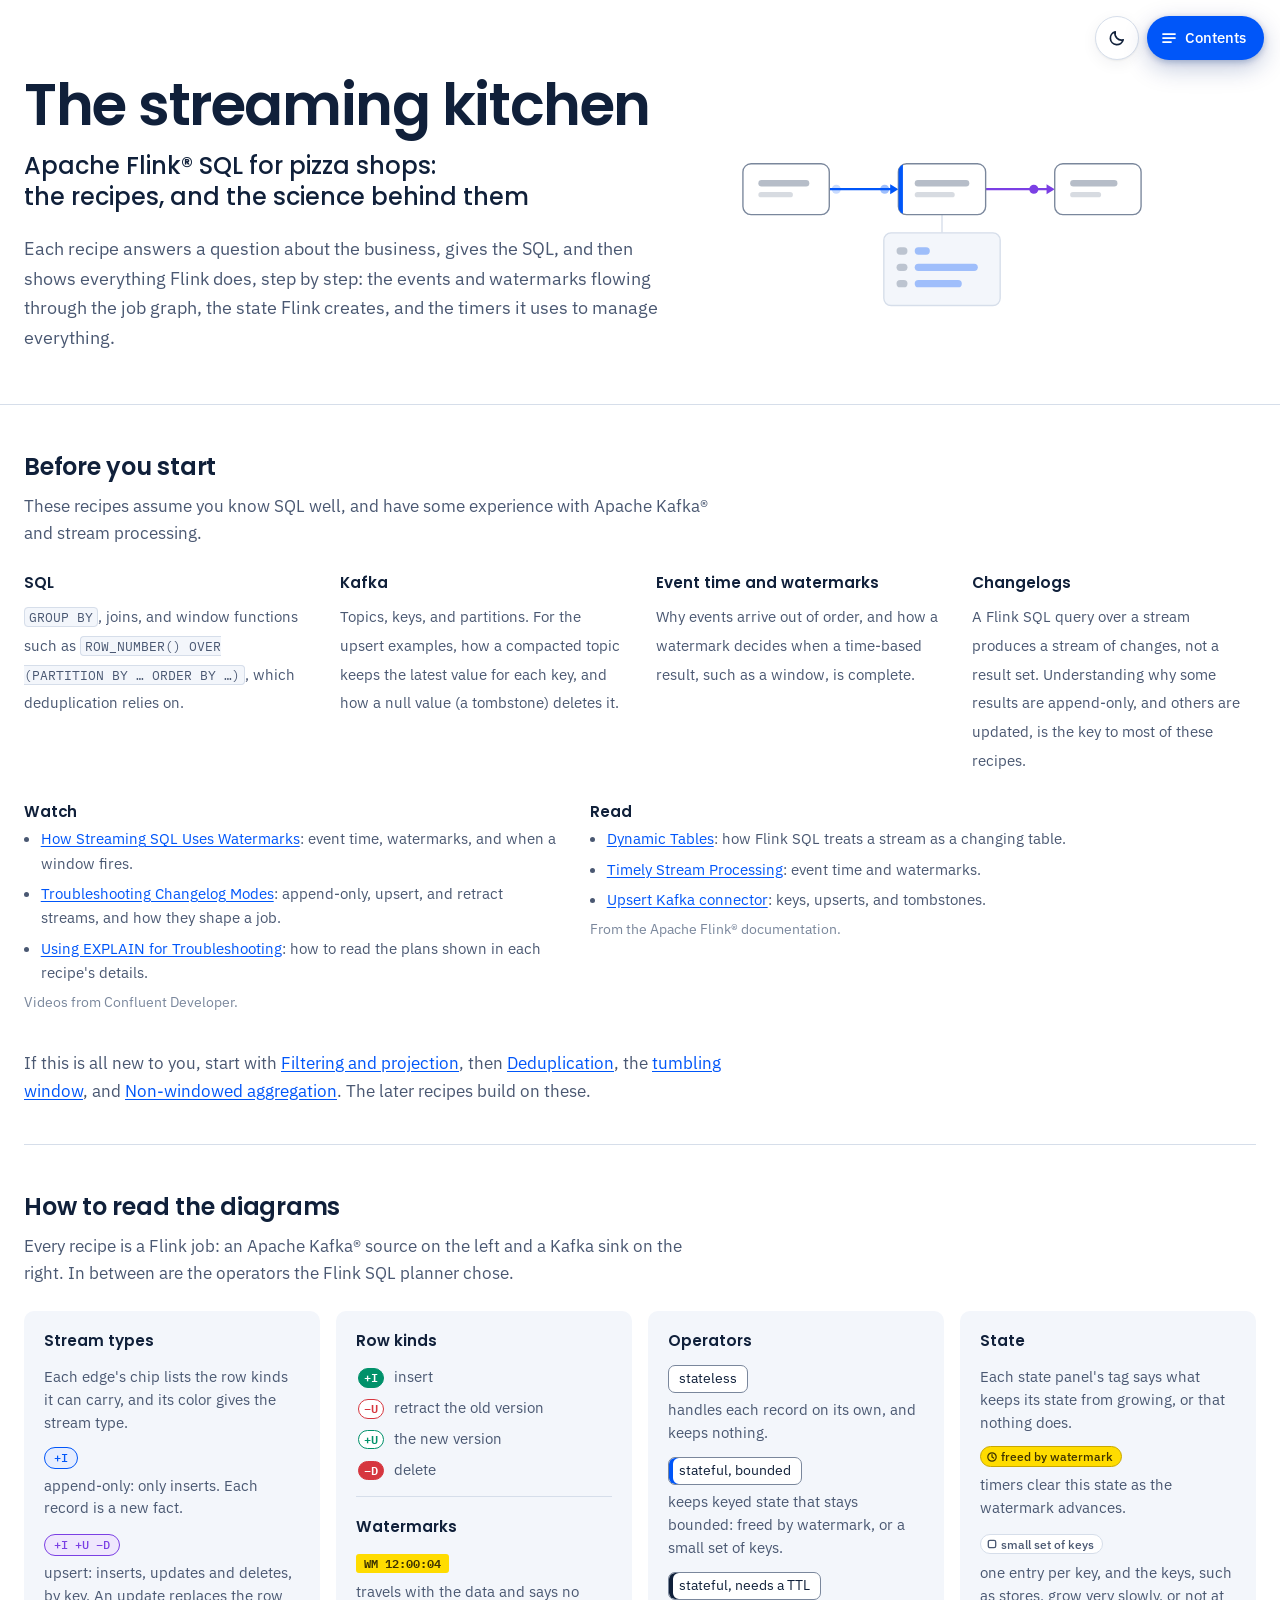
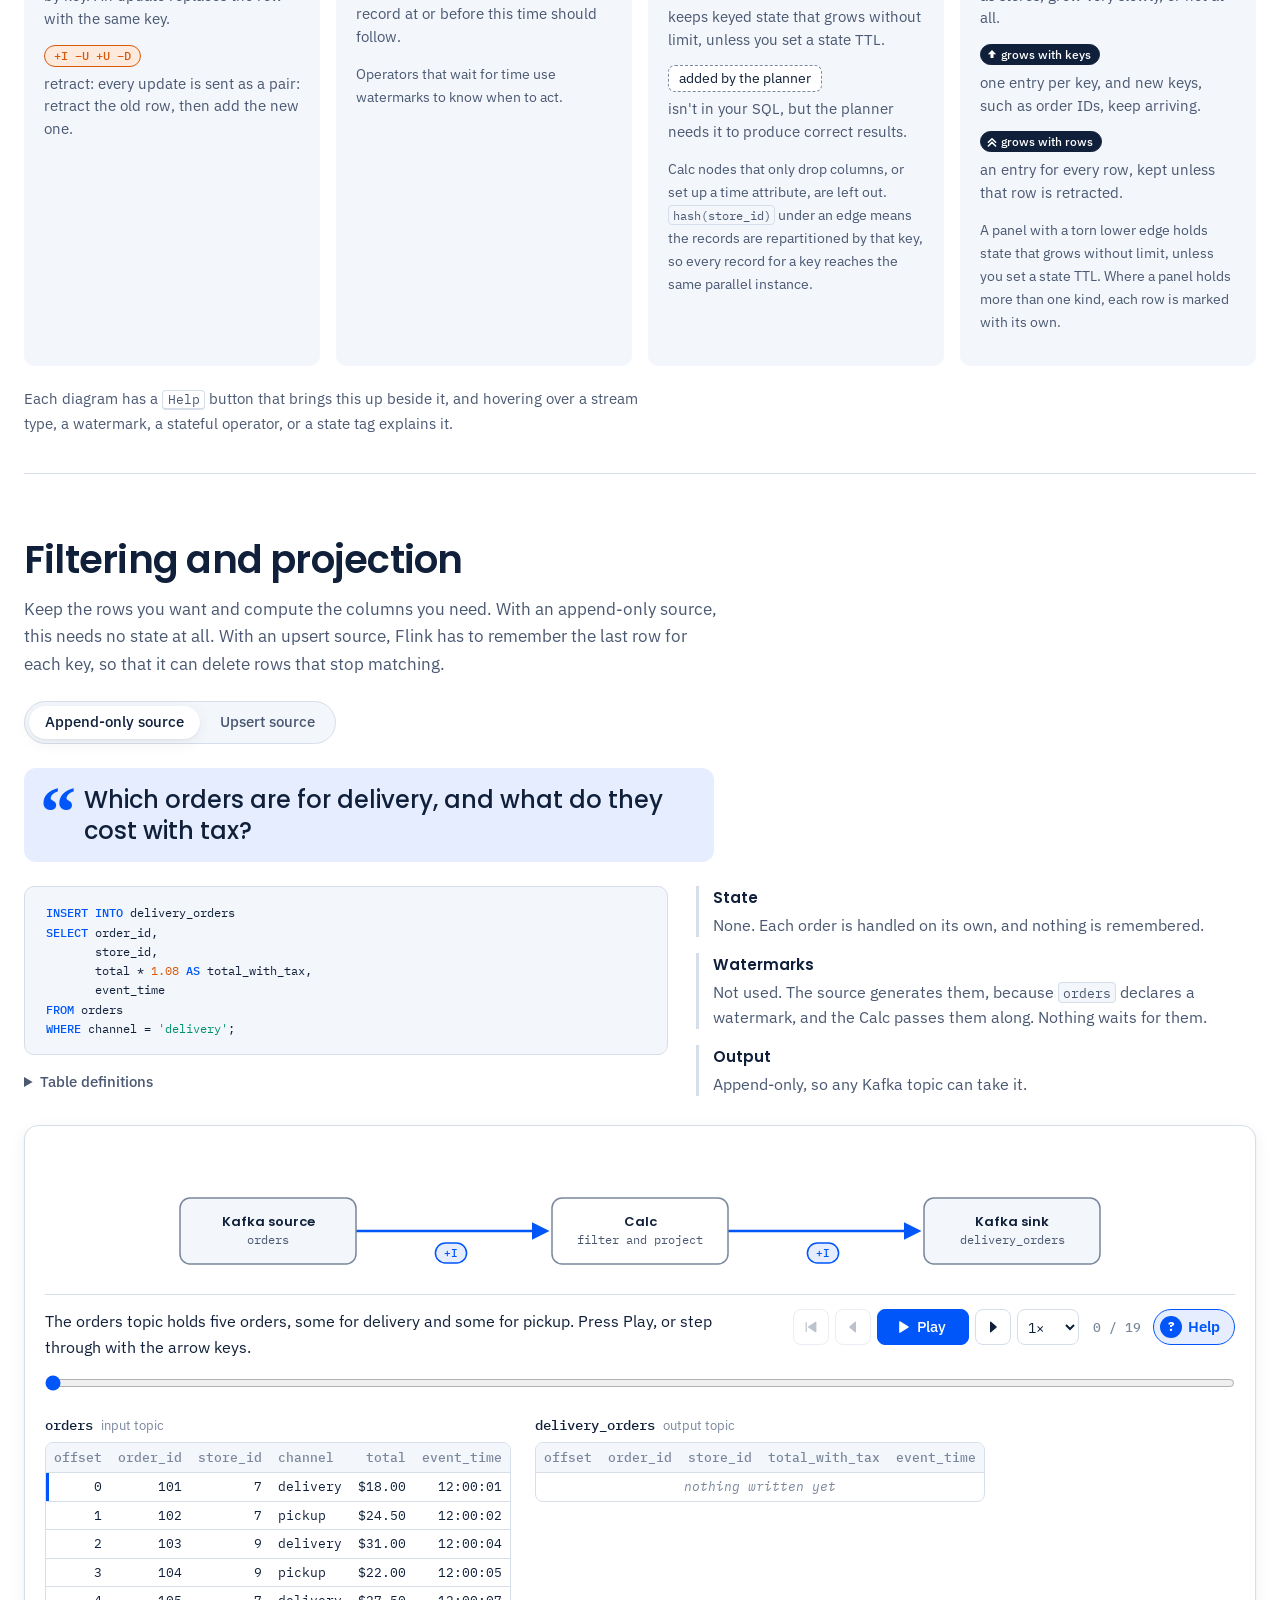
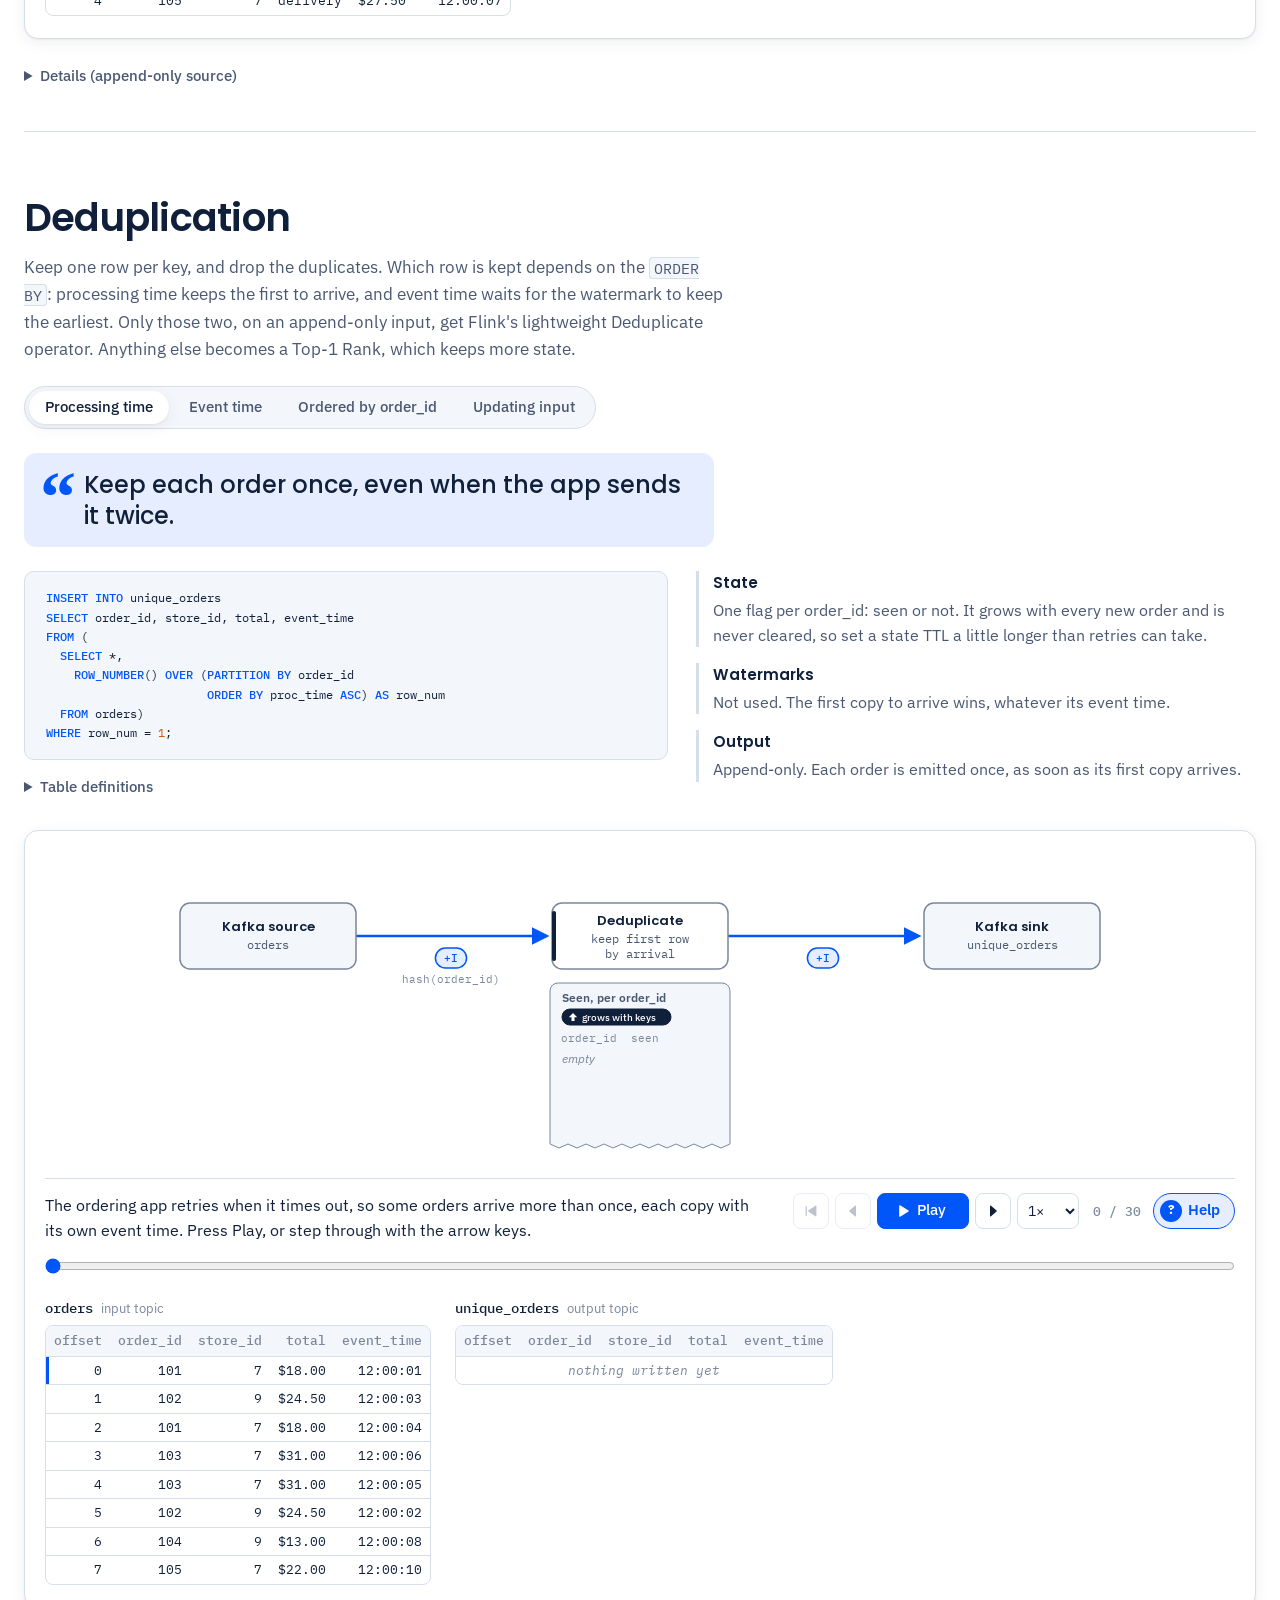
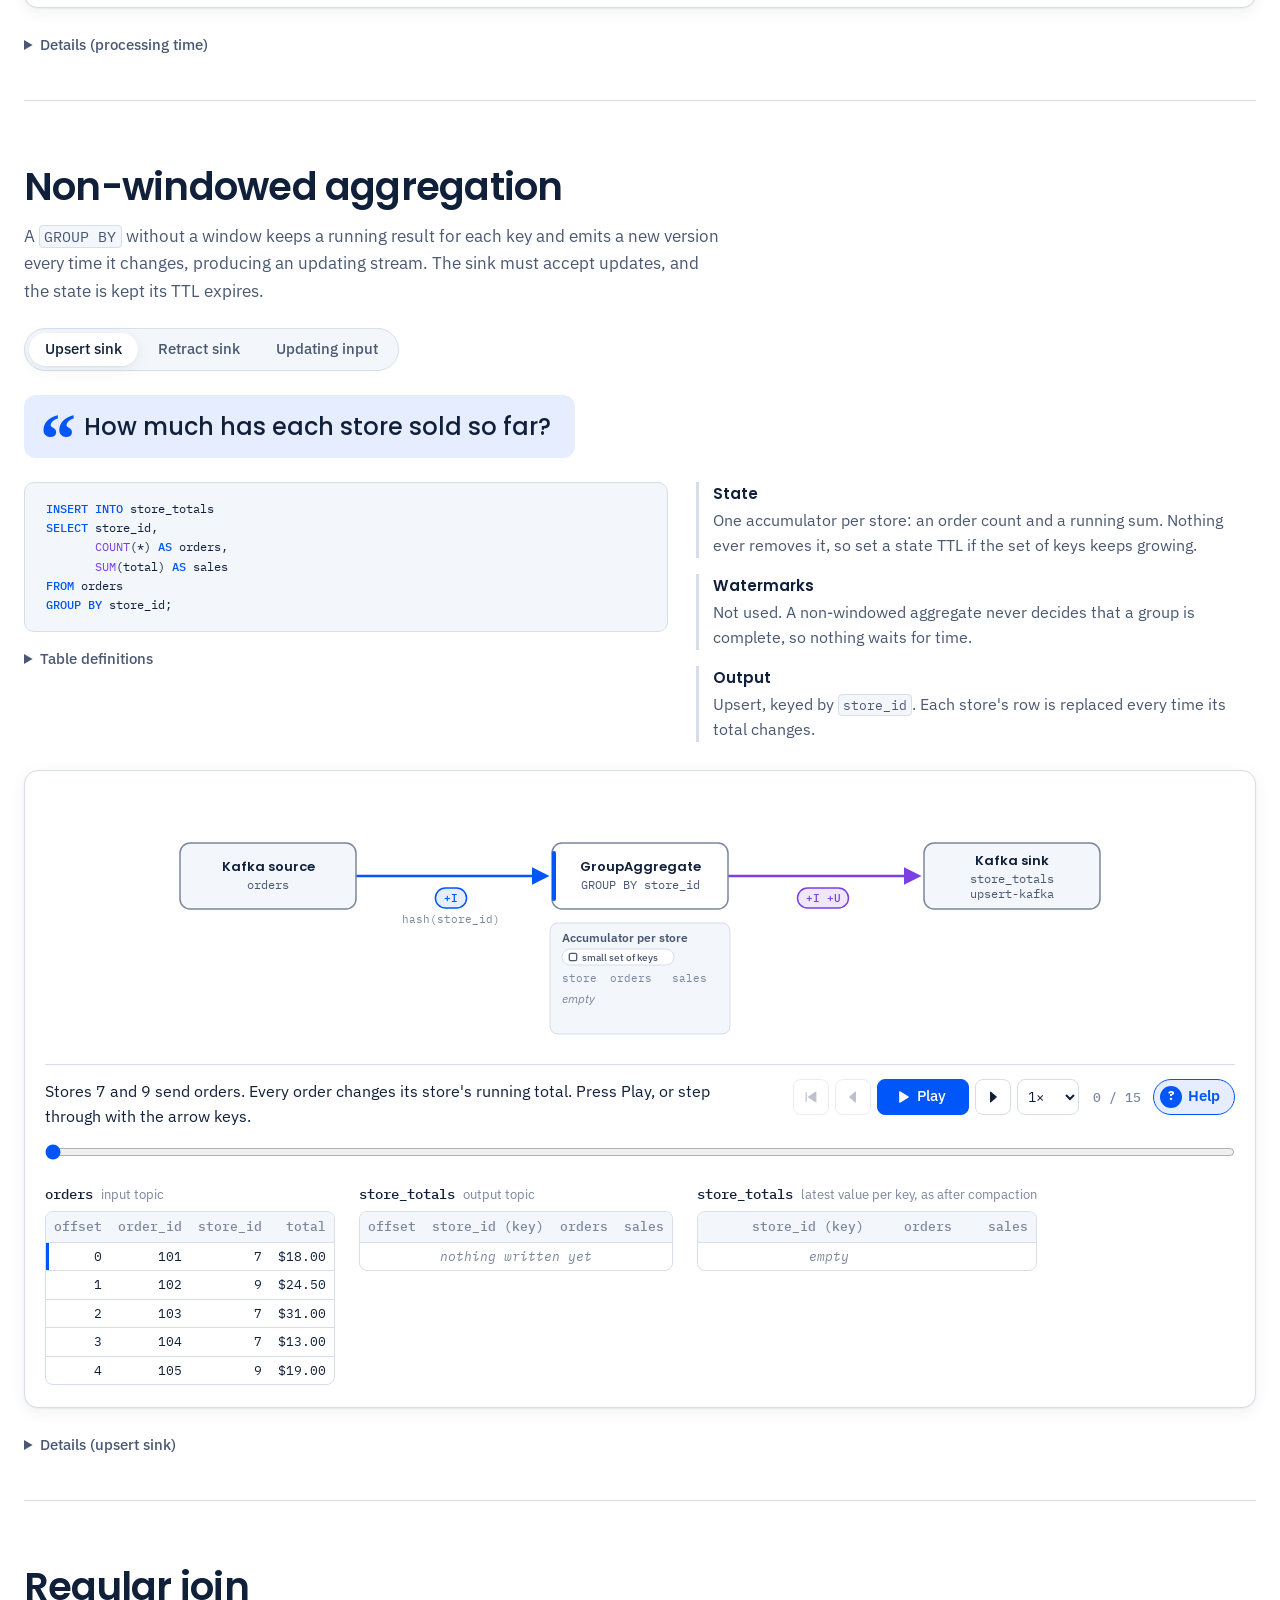
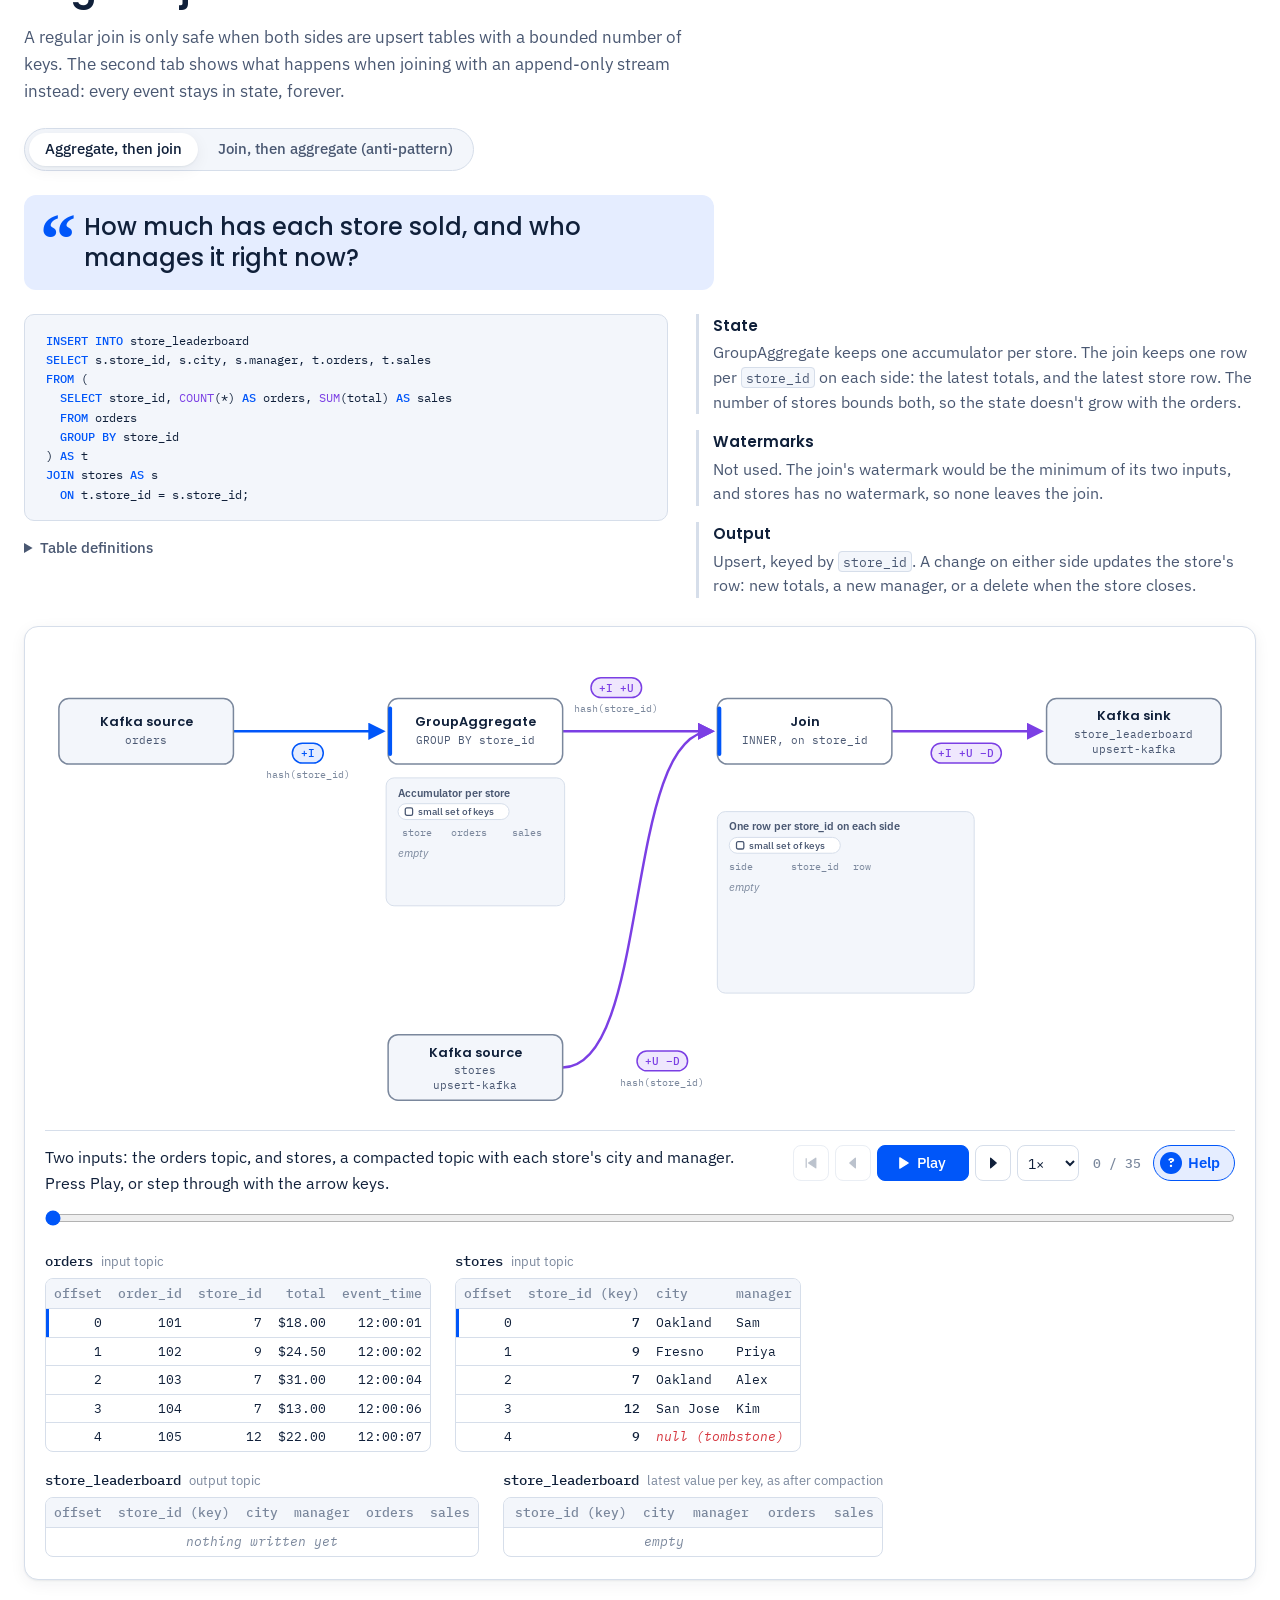
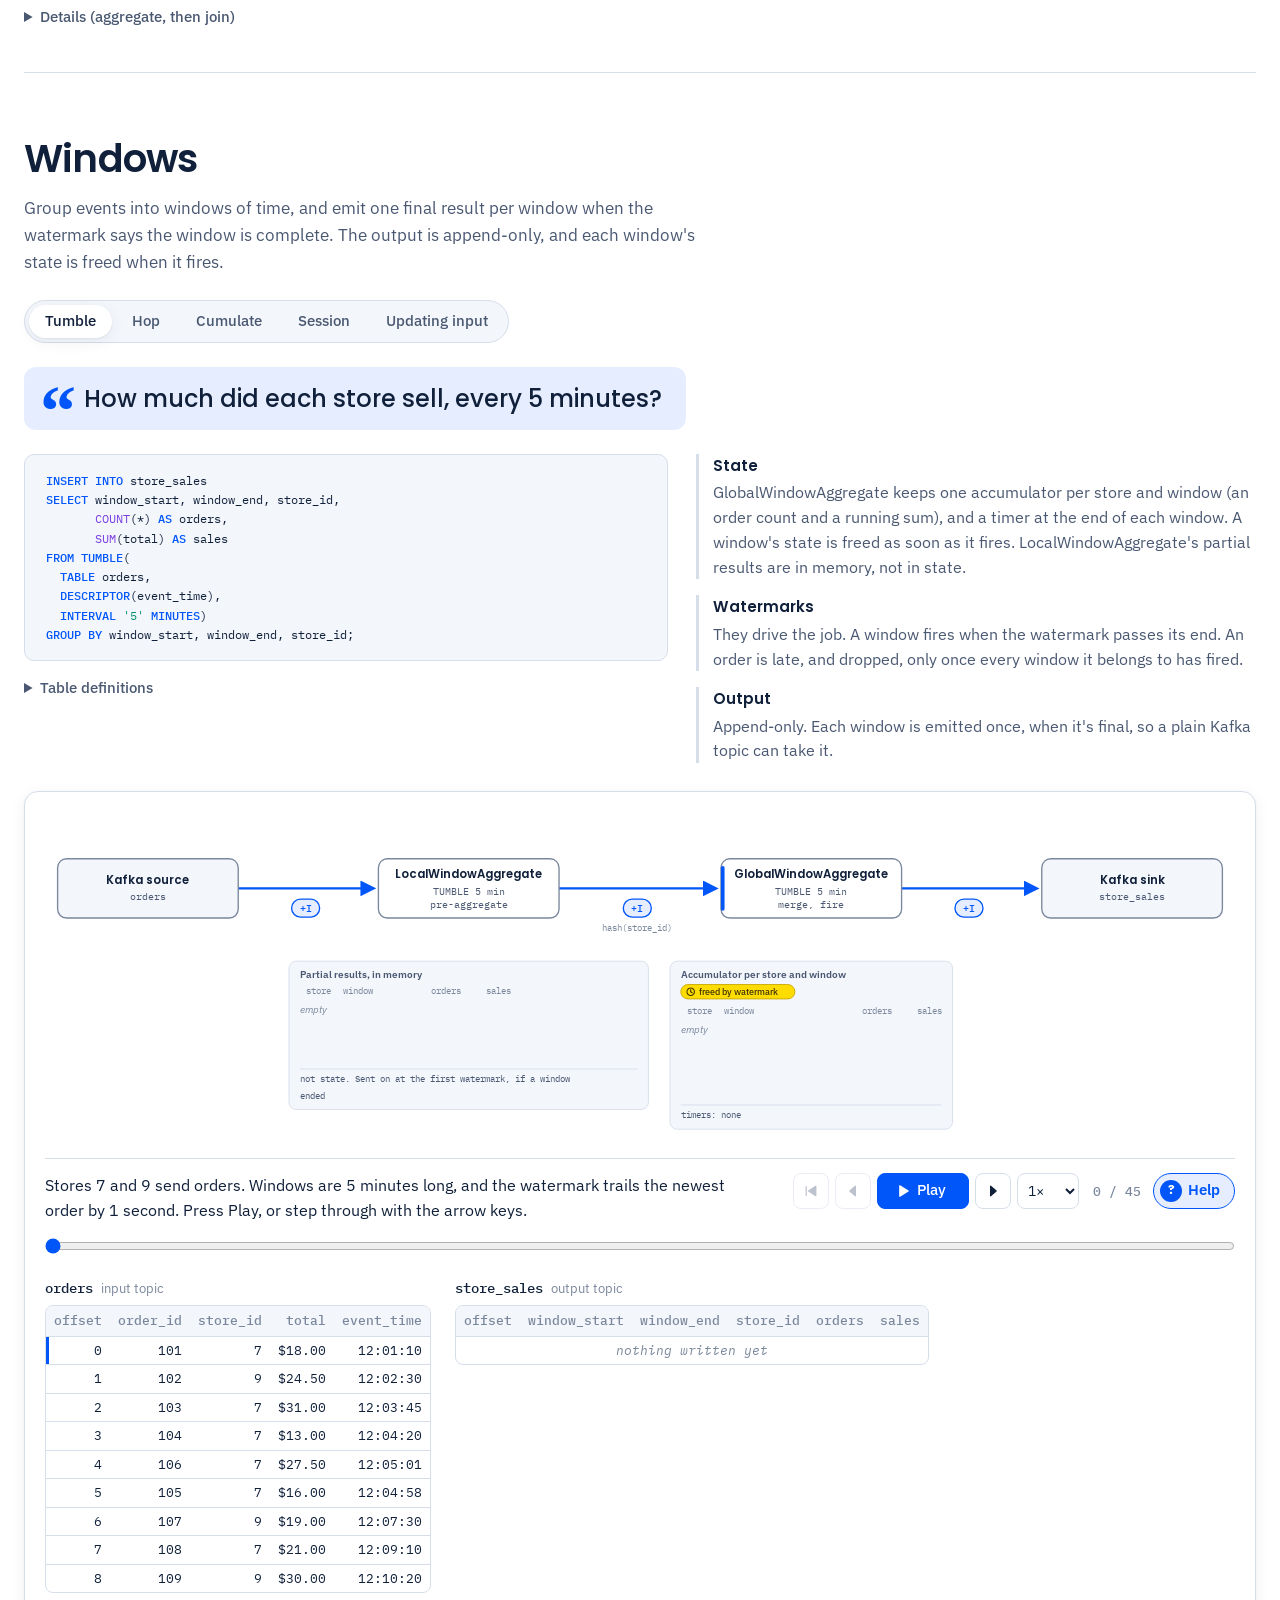
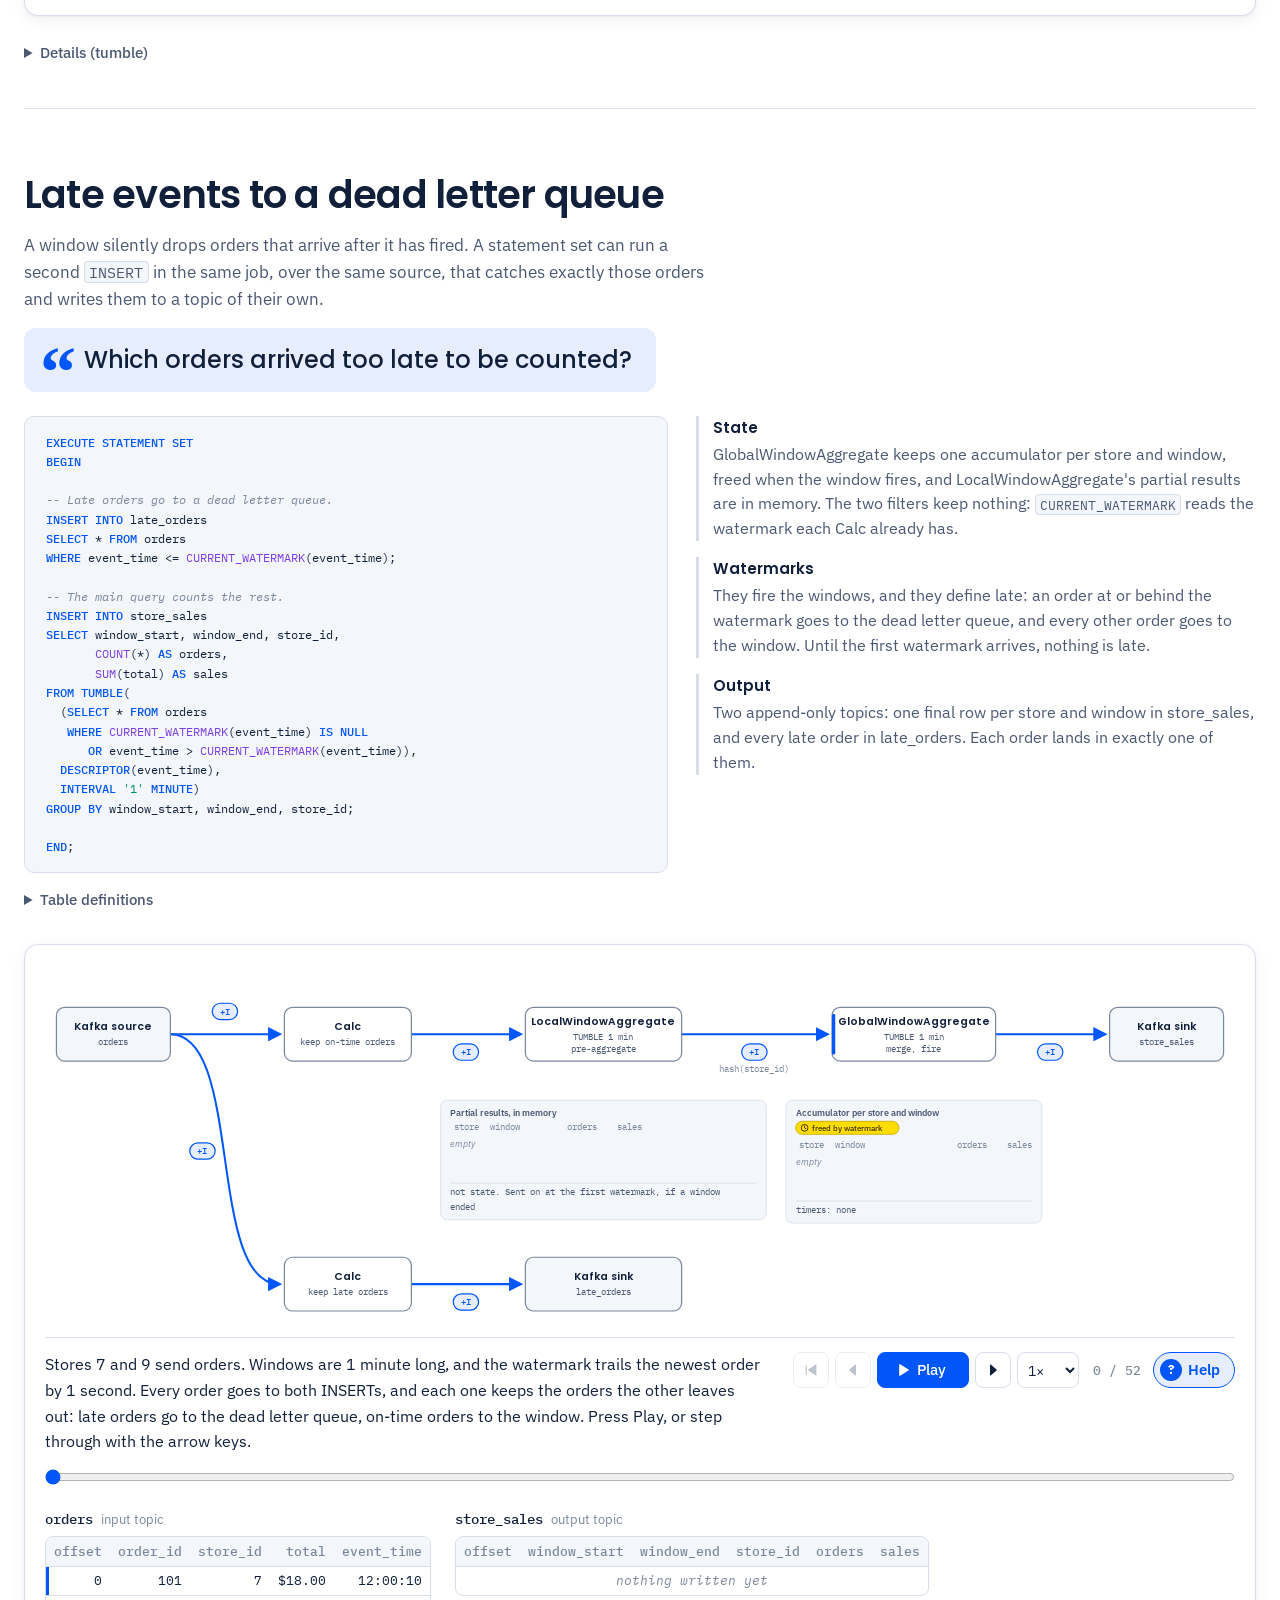
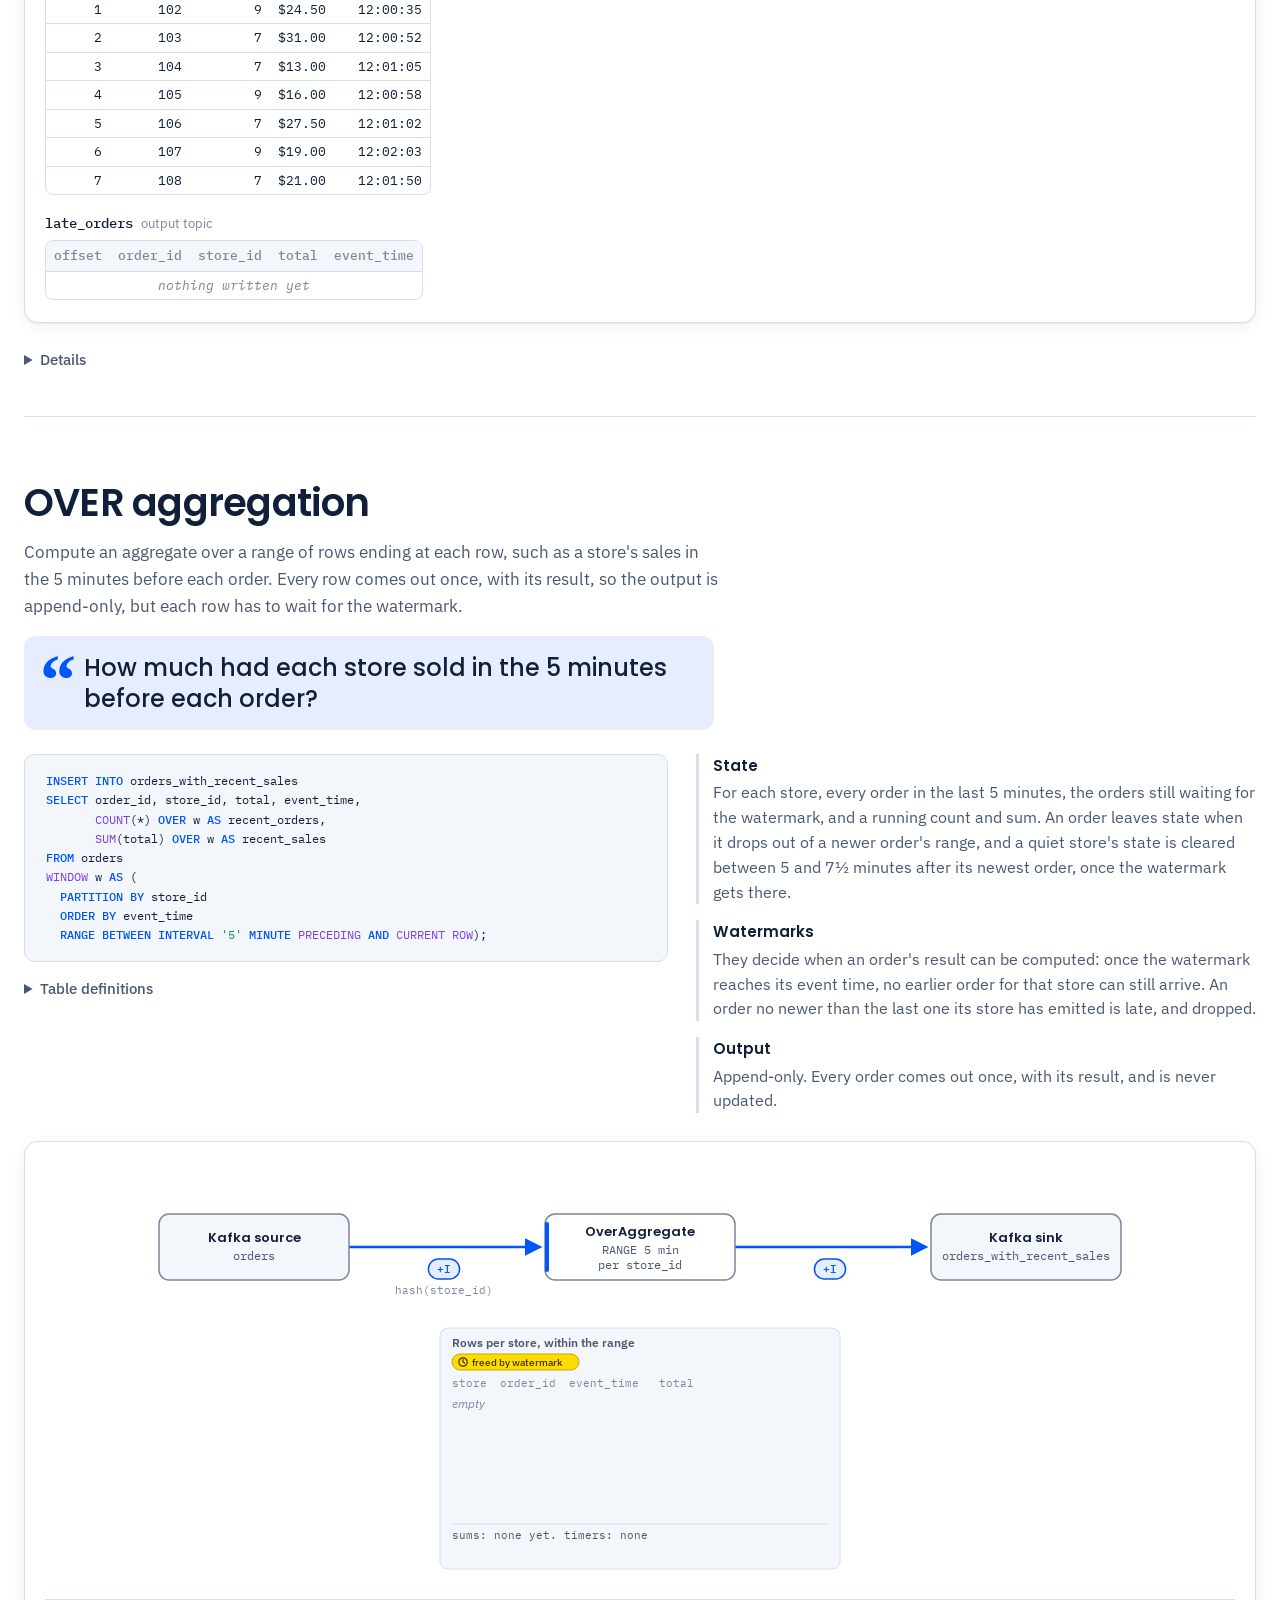
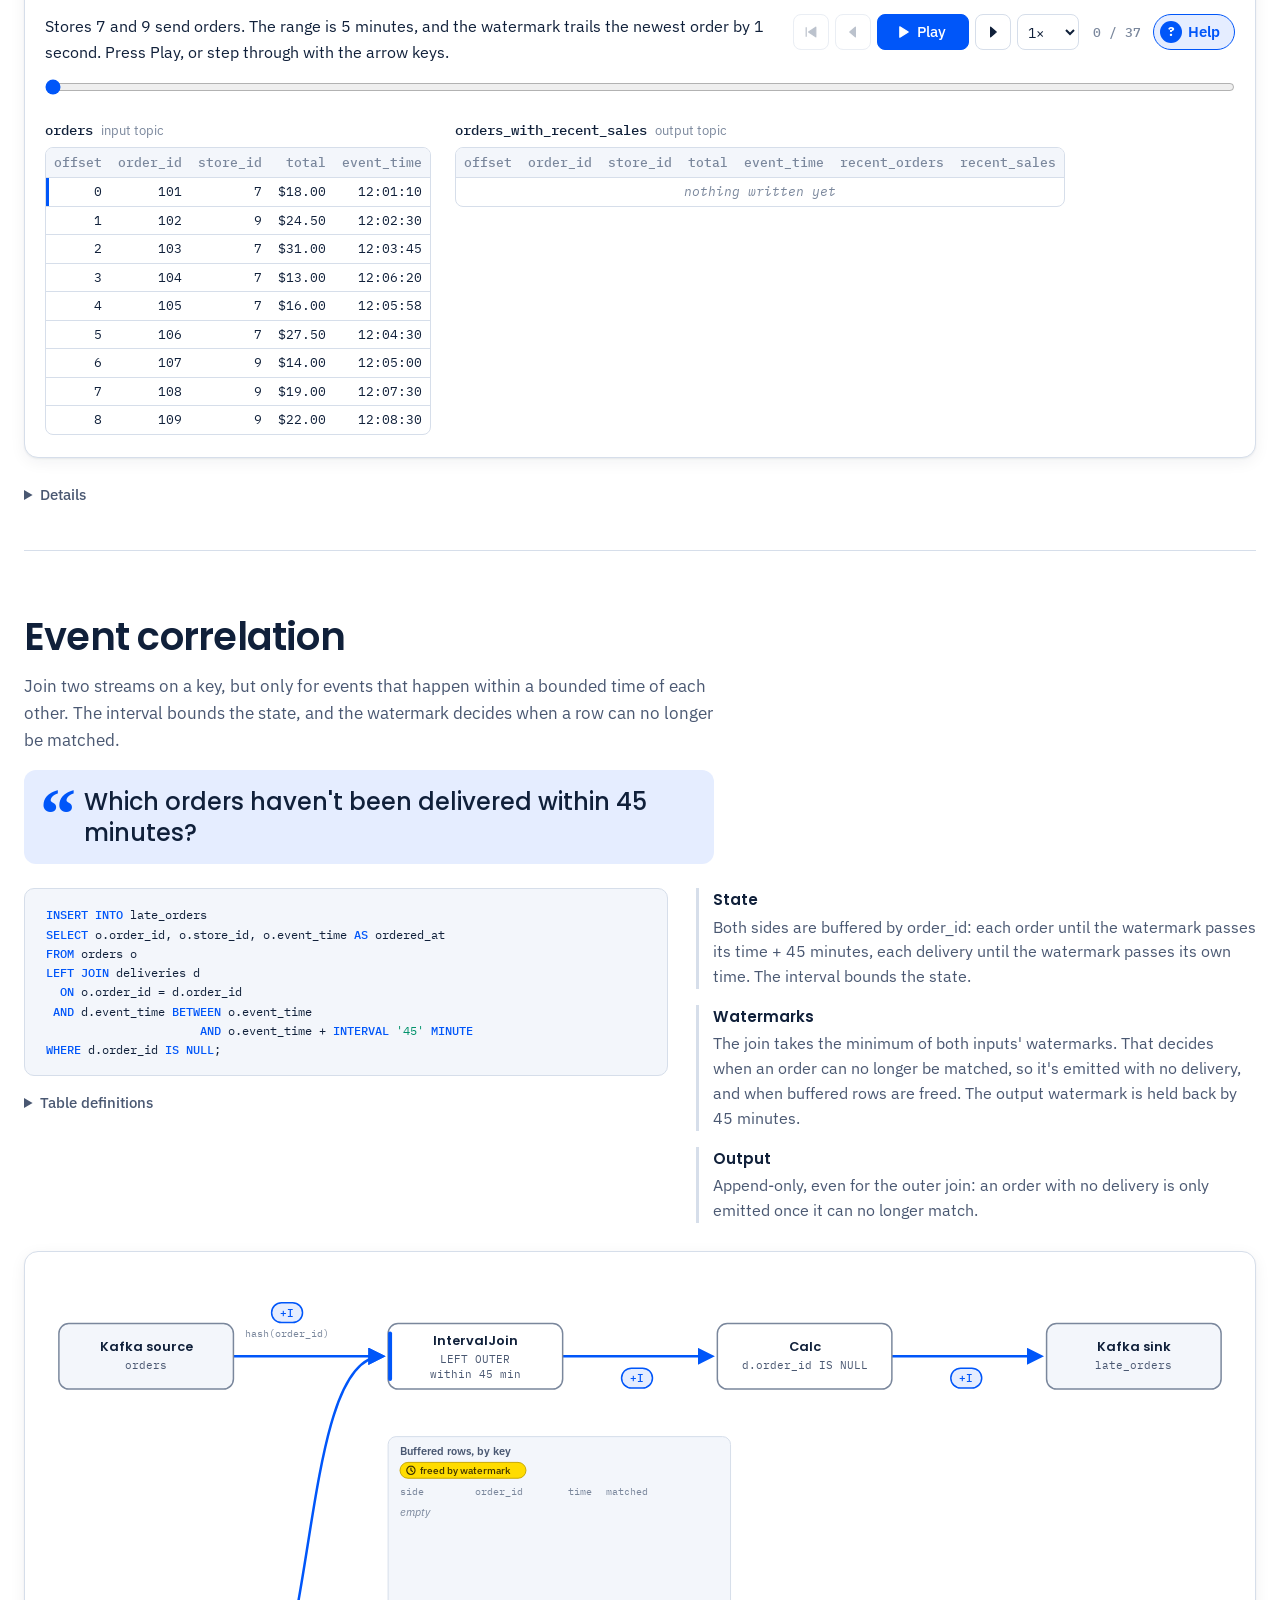
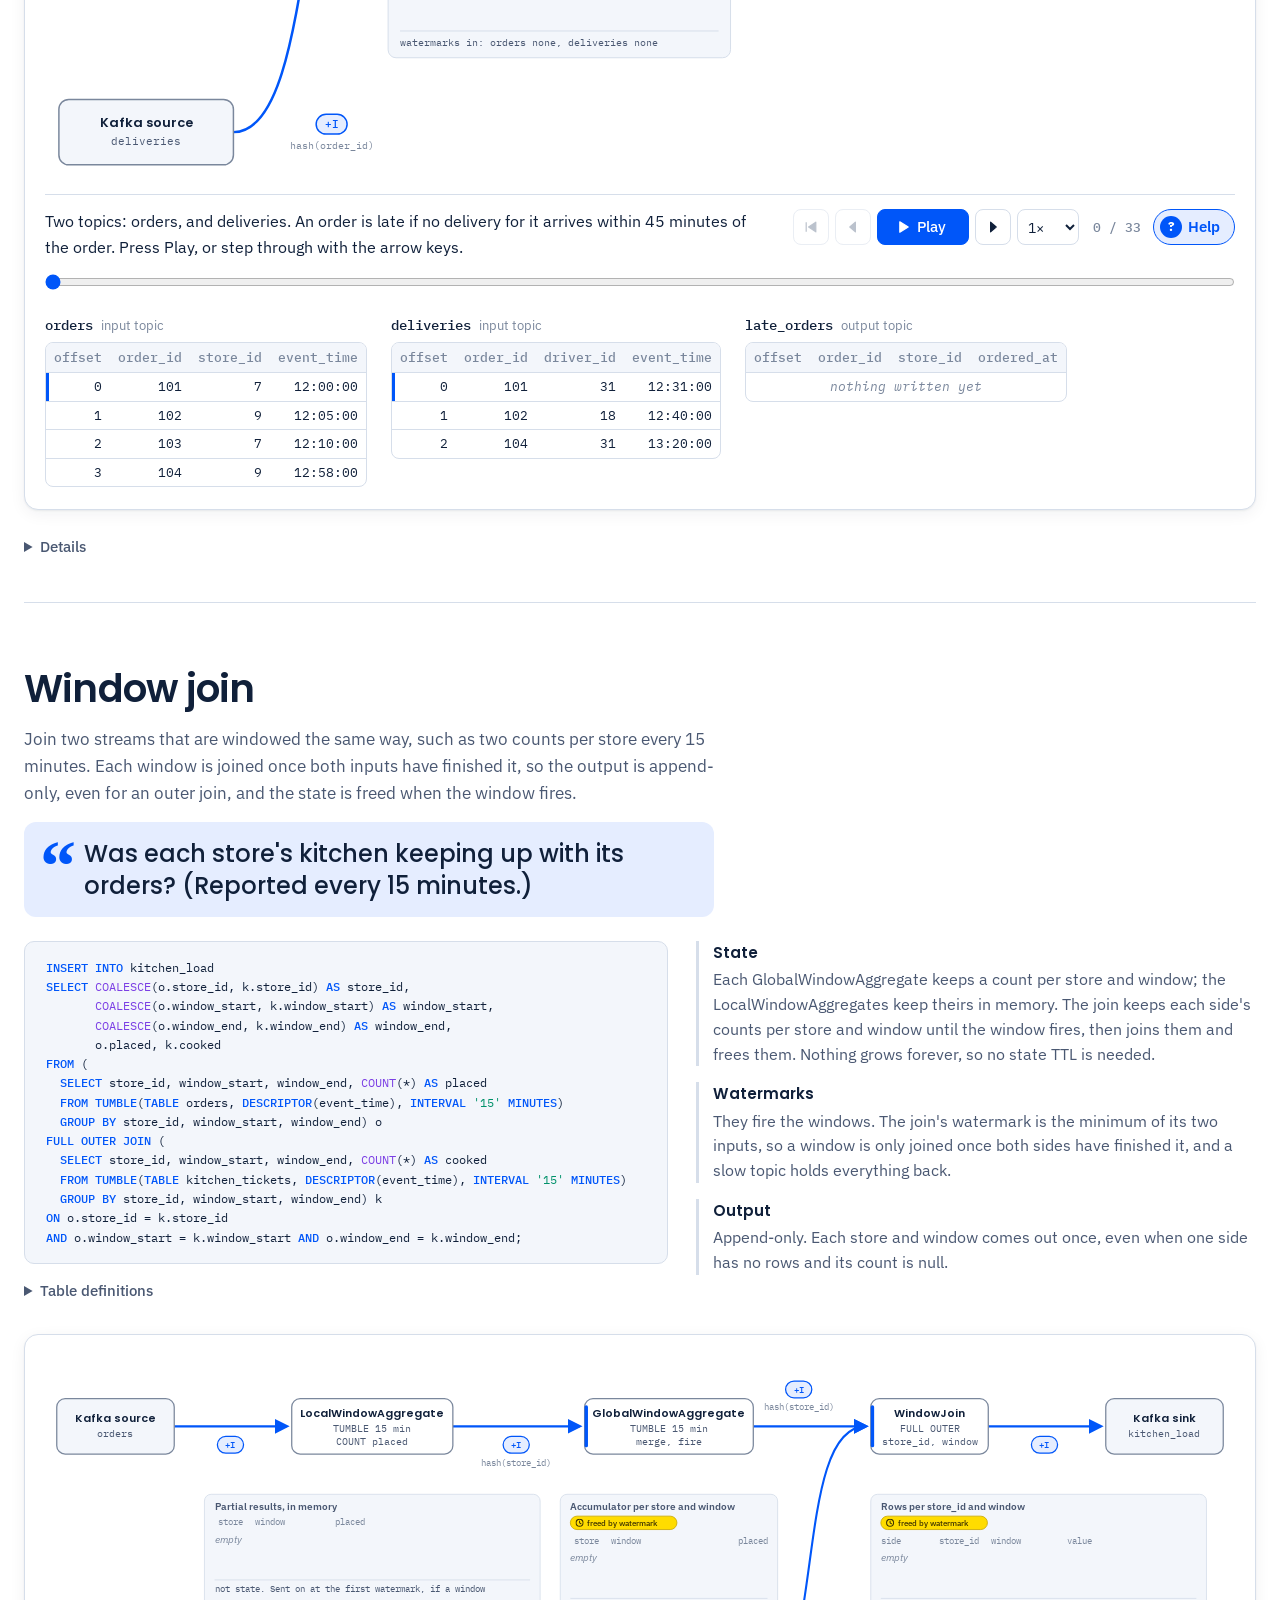
==== index.html @ 9225023d "Tighten the lede, the primers, and the recipe questions The lede says what each recipe shows: the ev" ====
<!doctype html>
<html lang="en">
<head>
  <meta charset="utf-8">
  <meta name="viewport" content="width=device-width, initial-scale=1">
  <title>The streaming kitchen</title>
  <meta name="description" content="Apache Flink® SQL for pizza shops: the recipes, and the science behind them. Animated job graphs, stream types, state, timers, and watermarks, with Apache Kafka® sources and sinks.">
  <!-- The share card: images/share-card.png, made from tools/share-card.html. -->
  <meta property="og:type" content="website">
  <meta property="og:title" content="The streaming kitchen">
  <meta property="og:description" content="Apache Flink® SQL for pizza shops: the recipes, and the science behind them. Every operator, every row, every piece of state, and every timer, step by step.">
  <meta property="og:url" content="https://alpinegizmo.github.io/streaming-kitchen/">
  <meta property="og:image" content="https://alpinegizmo.github.io/streaming-kitchen/images/share-card.png">
  <meta property="og:image:width" content="1200">
  <meta property="og:image:height" content="630">
  <meta property="og:image:alt" content="The streaming kitchen: Apache Flink® SQL for pizza shops. A small job graph: an append-only edge into a stateful operator, an upsert edge out of it, and a watermark.">
  <meta name="twitter:card" content="summary_large_image">
  <link rel="preconnect" href="https://fonts.googleapis.com">
  <link rel="preconnect" href="https://fonts.gstatic.com" crossorigin>
  <link href="https://fonts.googleapis.com/css2?family=IBM+Plex+Mono:wght@400;500&family=IBM+Plex+Sans:ital,wght@0,400;0,500;0,600;1,400&family=Poppins:wght@500;600&display=swap" rel="stylesheet">
  <link rel="stylesheet" href="css/style.css">
  <!-- Apply a saved theme choice before the page paints, so it doesn't flash the other theme. -->
  <script>try { const t = localStorage.getItem('theme'); if (t === 'light' || t === 'dark') document.documentElement.dataset.theme = t; } catch {}</script>
</head>
<body>
  <!-- The glyphs for how state is bounded, used by the state panels, the legend, and the summary
       table (see STATE_KINDS in js/graph.js). They draw in currentColor; the clock's face can be
       filled with --g-fill. -->
  <svg class="sprite" width="0" height="0" aria-hidden="true">
    <symbol id="st-g-wm" viewBox="0 0 10 10"><circle cx="5" cy="5" r="4.2" style="fill: var(--g-fill, none); stroke: var(--g-line, currentColor)" stroke-width="1.2"/><path d="M5 2.7V5l1.6 1.1" fill="none" stroke="currentColor" stroke-width="1.2" stroke-linecap="round" stroke-linejoin="round"/></symbol>
    <symbol id="st-g-small" viewBox="0 0 10 10"><rect x="1.3" y="1.3" width="7.4" height="7.4" rx="1.6" fill="none" stroke="currentColor" stroke-width="1.3"/></symbol>
    <symbol id="st-g-keys" viewBox="0 0 10 10"><path d="M5 1 9.2 5.3H6.5V9H3.5V5.3H.8Z" fill="currentColor"/></symbol>
    <symbol id="st-g-rows" viewBox="0 0 10 10"><path d="M1.4 5.3 5 1.7l3.6 3.6M1.4 9 5 5.4 8.6 9" fill="none" stroke="currentColor" stroke-width="1.5" stroke-linecap="round" stroke-linejoin="round"/></symbol>
  </svg>
  <a class="skip" href="#main">Skip to the recipes</a>

  <header class="hero" id="top">
    <div class="hero-inner">
      <div class="hero-text">
        <h1>The streaming kitchen</h1>
        <p class="subtitle"><span>Apache&nbsp;Flink® SQL for pizza shops:</span> <span>the recipes, and the science behind them</span></p>
        <p class="lede">Each recipe answers a question about the business, gives the SQL,
          and then shows everything Flink does, step by step: the events and watermarks flowing through
          the job graph, the state Flink creates, and the timers it uses to manage everything.</p>
      </div>
      <!-- A job graph in miniature, drawn like the diagrams below; js/hero.js moves records through it. -->
      <svg class="hero-graph" viewBox="0 0 440 196" aria-hidden="true" focusable="false">
        <defs><clipPath id="hg-op-clip"><rect x="172" y="36" width="96" height="56" rx="9"/></clipPath></defs>
        <path class="hg-edge mode-append" d="M96 64H164"/>
        <path class="hg-arrow mode-append" d="M163 58.5 172 64 163 69.5Z"/>
        <path class="hg-edge mode-upsert" d="M268 64H336"/>
        <path class="hg-arrow mode-upsert" d="M335 58.5 344 64 335 69.5Z"/>
        <path class="hg-tie" d="M220 92V112"/>
        <g class="hg-dots"></g>
        <rect class="hg-node" x="1" y="36" width="95" height="56" rx="9"/>
        <rect class="hg-line" x="18" y="54" width="56" height="7" rx="3.5"/>
        <rect class="hg-line hg-dim" x="18" y="67" width="38" height="6" rx="3"/>
        <rect class="hg-node" x="172" y="36" width="96" height="56" rx="9"/>
        <rect class="hg-state-bar" x="172" y="36" width="5" height="56" clip-path="url(#hg-op-clip)"/>
        <rect class="hg-line" x="190" y="54" width="60" height="7" rx="3.5"/>
        <rect class="hg-line hg-dim" x="190" y="67" width="44" height="6" rx="3"/>
        <rect class="hg-node" x="344" y="36" width="95" height="56" rx="9"/>
        <rect class="hg-line" x="361" y="54" width="52" height="7" rx="3.5"/>
        <rect class="hg-line hg-dim" x="361" y="67" width="34" height="6" rx="3"/>
        <rect class="hg-panel" x="156" y="112" width="128" height="80" rx="8"/>
        <rect class="hg-key" x="170" y="128" width="12" height="8" rx="4"/>
        <rect class="hg-key" x="170" y="146" width="12" height="8" rx="4"/>
        <rect class="hg-key" x="170" y="164" width="12" height="8" rx="4"/>
        <rect class="hg-val" x="190" y="128" width="56" height="8" rx="4"/>
        <rect class="hg-val" x="190" y="146" width="34" height="8" rx="4"/>
        <rect class="hg-val" x="190" y="164" width="72" height="8" rx="4"/>
      </svg>
    </div>
  </header>

  <div class="layout">
    <nav class="toc" aria-label="Recipes">
      <ol id="toc-list"></ol>
    </nav>

    <main id="main">
      <section class="primer" id="start" aria-labelledby="start-h">
        <h2 id="start-h">Before you start</h2>
        <p>These recipes assume you know SQL well, and have some experience with Apache Kafka® and
          stream processing.</p>

        <dl class="legend">
          <div>
            <dt>SQL</dt>
            <dd><code>GROUP BY</code>, joins, and window functions such as
              <code>ROW_NUMBER() OVER (PARTITION BY … ORDER BY …)</code>, which deduplication relies on.</dd>
          </div>
          <div>
            <dt>Kafka</dt>
            <dd>Topics, keys, and partitions. For the upsert examples, how a compacted topic keeps the
              latest value for each key, and how a null value (a tombstone) deletes it.</dd>
          </div>
          <div>
            <dt>Event time and watermarks</dt>
            <dd>Why events arrive out of order, and how a watermark decides when a time-based result,
              such as a window, is complete.</dd>
          </div>
          <div>
            <dt>Changelogs</dt>
            <dd>A Flink SQL query over a stream produces a stream of changes, not a result set.
              Understanding why some results are append-only, and others are updated, is the key to
              most of these recipes.</dd>
          </div>
        </dl>

        <div class="resources">
          <div>
            <h3>Watch</h3>
            <ul>
              <li><a href="https://www.youtube.com/watch?v=2R6ZGh6nNiA" target="_blank" rel="noopener">How Streaming SQL Uses Watermarks</a>:
                event time, watermarks, and when a window fires.</li>
              <li><a href="https://www.youtube.com/watch?v=nlW0INe09U8" target="_blank" rel="noopener">Troubleshooting Changelog Modes</a>:
                append-only, upsert, and retract streams, and how they shape a job.</li>
              <li><a href="https://www.youtube.com/watch?v=LOmHQvYFQdw" target="_blank" rel="noopener">Using EXPLAIN for Troubleshooting</a>:
                how to read the plans shown in each recipe's details.</li>
            </ul>
            <p class="resources-note">Videos from Confluent Developer.</p>
          </div>
          <div>
            <h3>Read</h3>
            <ul>
              <li><a href="https://nightlies.apache.org/flink/flink-docs-stable/docs/dev/table/concepts/dynamic_tables/" target="_blank" rel="noopener">Dynamic Tables</a>:
                how Flink SQL treats a stream as a changing table.</li>
              <li><a href="https://nightlies.apache.org/flink/flink-docs-stable/docs/concepts/time/" target="_blank" rel="noopener">Timely Stream Processing</a>:
                event time and watermarks.</li>
              <li><a href="https://nightlies.apache.org/flink/flink-docs-stable/docs/connectors/table/upsert-kafka/" target="_blank" rel="noopener">Upsert Kafka connector</a>:
                keys, upserts, and tombstones.</li>
            </ul>
            <p class="resources-note">From the Apache Flink® documentation.</p>
          </div>
        </div>

        <p>If this is all new to you, start with <a href="#filter">Filtering and projection</a>, then
          <a href="#dedup">Deduplication</a>, the <a href="#windows-tumble">tumbling window</a>, and
          <a href="#aggregation">Non-windowed aggregation</a>. The later recipes build on these.</p>
      </section>

      <section class="primer" id="reading" aria-labelledby="reading-h">
        <h2 id="reading-h">How to read the diagrams</h2>
        <p>Every recipe is a Flink job: an Apache Kafka® source on the left and a Kafka sink on the right.
          In between are the operators the Flink SQL planner chose.</p>

        <dl class="legend diagram-key">
          <div>
            <dt>Stream types</dt>
            <dd>
              <p>Each edge's chip lists the row kinds it can carry, and its color gives the stream type.</p>
              <ul class="key-items">
                <li><span class="badge mode-append">+I</span> <span>append-only: only inserts. Each record is a new fact.</span></li>
                <li><span class="badge mode-upsert">+I +U −D</span> <span>upsert: inserts, updates and deletes, by key. An update replaces the row with the same key.</span></li>
                <li><span class="badge mode-retract">+I −U +U −D</span> <span>retract: every update is sent as a pair: retract the old row, then add the new one.</span></li>
              </ul>
            </dd>
          </div>
          <div>
            <dt>Row kinds</dt>
            <dd>
              <ul class="key-items inline">
                <li><span class="rk rk-I">+I</span> <span>insert</span></li>
                <li><span class="rk rk-UB">&minus;U</span> <span>retract the old version</span></li>
                <li><span class="rk rk-UA">+U</span> <span>the new version</span></li>
                <li><span class="rk rk-D">&minus;D</span> <span>delete</span></li>
              </ul>
            </dd>
            <dt>Watermarks</dt>
            <dd>
              <ul class="key-items">
                <li><span class="wm-chip">WM 12:00:04</span> <span>travels with the data and says no record
                  at or before this time should follow.</span></li>
              </ul>
              <p class="legend-note">Operators that wait for time use watermarks to know when to act.</p>
            </dd>
          </div>
          <div>
            <dt>Operators</dt>
            <dd>
              <ul class="key-items">
                <li><span class="node-chip">stateless</span> <span>handles each record on its own, and keeps nothing.</span></li>
                <li><span class="node-chip stateful">stateful, bounded</span> <span>keeps keyed state that stays
                  bounded: freed by watermark, or a small set of keys.</span></li>
                <li><span class="node-chip stateful needs-ttl">stateful, needs a TTL</span> <span>keeps keyed state
                  that grows without limit, unless you set a state TTL.</span></li>
                <li><span class="node-chip planner">added by the planner</span> <span>isn't in your SQL, but the
                  planner needs it to produce correct results.</span></li>
              </ul>
              <p class="legend-note">Calc nodes that only drop columns, or set up a time attribute, are
                left out. <code>hash(store_id)</code> under an edge means the records are repartitioned
                by that key, so every record for a key reaches the same parallel instance.</p>
            </dd>
          </div>
          <div>
            <dt>State</dt>
            <dd>
              <p>Each state panel's tag says what keeps its state from growing, or that nothing does.</p>
              <ul class="key-items">
                <li><span class="st-chip st-wm"><svg viewBox="0 0 10 10" aria-hidden="true"><use href="#st-g-wm"/></svg>freed by watermark</span> <span>timers clear this state as the watermark advances.</span></li>
                <li><span class="st-chip st-small"><svg viewBox="0 0 10 10" aria-hidden="true"><use href="#st-g-small"/></svg>small set of keys</span> <span>one entry per key, and the keys, such as stores, grow very slowly, or not at all.</span></li>
                <li><span class="st-chip st-keys"><svg viewBox="0 0 10 10" aria-hidden="true"><use href="#st-g-keys"/></svg>grows with keys</span> <span>one entry per key, and new keys, such as order IDs, keep arriving.</span></li>
                <li><span class="st-chip st-rows"><svg viewBox="0 0 10 10" aria-hidden="true"><use href="#st-g-rows"/></svg>grows with rows</span> <span>an entry for every row, kept unless that row is retracted.</span></li>
              </ul>
              <p class="legend-note">A panel with a torn lower edge holds state that grows without
                limit, unless you set a state TTL. Where a panel holds more than one kind, each row is
                marked with its own.</p>
            </dd>
          </div>
        </dl>
        <p class="primer-help">Each diagram has a <kbd>Help</kbd> button that brings this up beside it, and
          hovering over a stream type, a watermark, a stateful operator, or a state tag explains it.</p>
      </section>

      <div id="patterns"></div>

      <section class="matrix" id="summary" aria-labelledby="summary-h">
        <h2 id="summary-h">Summary</h2>
        <p>Every recipe at a glance: the state it keeps, what it uses watermarks for, the watermark
          it sends downstream, the stream it writes, and the operators the planner adds. Each row
          links back to its animation.</p>
        <div class="matrix-wrap"></div>
      </section>
    </main>
  </div>

  <div class="corner">
    <button class="theme-toggle" type="button" aria-label="Dark theme" aria-pressed="false">
      <svg class="moon" viewBox="0 0 16 16" aria-hidden="true"><path d="M13.5 9.6A5.8 5.8 0 0 1 6.4 2.5a5.8 5.8 0 1 0 7.1 7.1Z"/></svg>
      <svg class="sun" viewBox="0 0 16 16" aria-hidden="true"><circle cx="8" cy="8" r="3"/><path d="M8 1v1.6M8 13.4V15M1 8h1.6M13.4 8H15M3 3l1.1 1.1M11.9 11.9 13 13M3 13l1.1-1.1M11.9 4.1 13 3"/></svg>
    </button>
    <button class="toc-fab" type="button" popovertarget="toc-pop">
      <svg viewBox="0 0 16 16" aria-hidden="true"><path d="M2 4h12M2 8h12M2 12h8"/></svg>
      Contents
    </button>
  </div>
  <nav class="toc-pop" id="toc-pop" popover aria-label="Recipes">
    <ol id="toc-pop-list"></ol>
  </nav>

  <footer class="footer">
    <p>Job graphs and changelog modes are checked with <code>EXPLAIN CHANGELOG_MODE</code> on Apache
      Flink 2.3.0. Every animation except the lookup join, which needs an external service, is also
      replayed through Flink: the rows each sink receives are compared with the animation's, and each
      stateful operator is run on the same inputs, one step at a time, to compare what it emits, what
      it keeps in state, and its timers. LATERAL SNAPSHOT is checked on a 2.4 snapshot build, and
      deduplication ordered by order_id on a 2.3 snapshot build, for a planner fix in 2.3.1. The
      animations simplify how Flink schedules work, but not what each operator does.</p>
    <p class="source">The source, and the tools that check it against Flink, are on
      <a href="https://github.com/alpinegizmo/streaming-kitchen" target="_blank" rel="noopener">GitHub</a>,
      under the Apache License, Version 2.0.</p>
    <p class="marks">Apache®, Apache Flink®, Flink®, Apache Kafka® and Kafka® are either registered
      trademarks or trademarks of <a href="https://www.apache.org/" target="_blank" rel="noopener">The Apache Software Foundation</a>
      in the United States and/or other countries. This site is not affiliated with The Apache
      Software Foundation, and no endorsement by The Apache Software Foundation is implied by the use
      of these marks. Learn more about <a href="https://flink.apache.org/" target="_blank" rel="noopener">Apache Flink</a> and
      <a href="https://kafka.apache.org/" target="_blank" rel="noopener">Apache Kafka</a> on their project sites.</p>
  </footer>

  <script src="js/util.js"></script>
  <script src="js/sql.js"></script>
  <script src="js/operators.js"></script>
  <script src="js/sim.js"></script>
  <script src="js/graph.js"></script>
  <script src="js/player.js"></script>
  <script src="js/patterns/filter.js"></script>
  <script src="js/patterns/dedup.js"></script>
  <script src="js/patterns/aggregation.js"></script>
  <script src="js/patterns/join.js"></script>
  <script src="js/patterns/windows.js"></script>
  <script src="js/patterns/late.js"></script>
  <script src="js/patterns/over.js"></script>
  <script src="js/patterns/correlation.js"></script>
  <script src="js/patterns/windowjoin.js"></script>
  <script src="js/patterns/enrichment.js"></script>
  <script src="js/patterns/cep.js"></script>
  <script src="js/main.js"></script>
  <script src="js/hero.js"></script>
</body>
</html>
---- css/style.css ----
/* Flink SQL patterns: design tokens, layout, and the job-graph visual language.
   Colours follow the Confluent palette used in the flink-intro talk. */

:root {
  color-scheme: light;
  --paper: #ffffff;
  --panel: #f3f6fb;
  --panel-2: #e8eef8;
  --ink: #10203a;
  --ink-2: #4a5872;
  --ink-3: #7a879c;
  --rule: #d6deea;
  --blue: #0056f9;
  --blue-soft: #e5edff;
  --green: #00916a;
  --green-soft: #ddf5ec;
  --red: #d6363f;
  --red-soft: #fde6e7;
  --violet: #7b3fe4;
  --violet-soft: #efe7fd;
  --orange: #d9590b;
  --orange-soft: #fdeadc;
  --wm: #ffdc00;
  --wm-ink: #3d3200;
  --wm-line: #c9a800;
  --hot: #fff4b8;
  --node: #ffffff;
  --shadow: 0 1px 2px rgb(16 32 58 / 0.06), 0 4px 16px rgb(16 32 58 / 0.06);

  --font-display: 'Poppins', ui-sans-serif, system-ui, sans-serif;
  --font-body: 'IBM Plex Sans', ui-sans-serif, system-ui, sans-serif;
  --font-mono: 'IBM Plex Mono', ui-monospace, 'SF Mono', Menlo, monospace;

  --measure: 70ch;
  --radius: 10px;
}

@media (prefers-color-scheme: dark) {
  :root:not([data-theme="light"]) {
    color-scheme: dark;
    --paper: #0d1726;
    --panel: #142236;
    --panel-2: #1b2d46;
    --ink: #e7edf6;
    --ink-2: #a9b6c9;
    --ink-3: #7d8ba1;
    --rule: #26384f;
    --blue: #5b8fff;
    --blue-soft: #16294d;
    --green: #2fcf98;
    --green-soft: #0f3529;
    --red: #ff6b72;
    --red-soft: #3d1a20;
    --violet: #ad85ff;
    --violet-soft: #2a1d4a;
    --orange: #ff9a52;
    --orange-soft: #3d2614;
    --wm: #ffdc00;
    --wm-ink: #2b2300;
    --wm-line: #ffdc00;
    --hot: #4a4210;
    --node: #17263b;
    --shadow: 0 1px 2px rgb(0 0 0 / 0.3), 0 4px 16px rgb(0 0 0 / 0.25);
  }
}
:root[data-theme="dark"] {
  color-scheme: dark;
  --paper: #0d1726;
  --panel: #142236;
  --panel-2: #1b2d46;
  --ink: #e7edf6;
  --ink-2: #a9b6c9;
  --ink-3: #7d8ba1;
  --rule: #26384f;
  --blue: #5b8fff;
  --blue-soft: #16294d;
  --green: #2fcf98;
  --green-soft: #0f3529;
  --red: #ff6b72;
  --red-soft: #3d1a20;
  --violet: #ad85ff;
  --violet-soft: #2a1d4a;
  --orange: #ff9a52;
  --orange-soft: #3d2614;
  --wm: #ffdc00;
  --wm-ink: #2b2300;
  --wm-line: #ffdc00;
  --hot: #4a4210;
  --node: #17263b;
  --shadow: 0 1px 2px rgb(0 0 0 / 0.3), 0 4px 16px rgb(0 0 0 / 0.25);
}

/* ---------- Base ---------- */

*, *::before, *::after { box-sizing: border-box; }
html { scroll-behavior: smooth; scroll-padding-top: 24px; }
@media (prefers-reduced-motion: reduce) { html { scroll-behavior: auto; } }

body {
  margin: 0;
  background: var(--paper);
  color: var(--ink);
  font: 400 17px/1.6 var(--font-body);
  -webkit-font-smoothing: antialiased;
}

h1, h2, h3 { font-family: var(--font-display); font-weight: 600; line-height: 1.15; margin: 0; letter-spacing: -0.01em; }
p { margin: 0 0 0.9em; }
a { color: var(--blue); text-underline-offset: 2px; }
code, kbd { font-family: var(--font-mono); font-size: 0.86em; }
:not(pre) > code { background: var(--panel); border: 1px solid var(--rule); border-radius: 4px; padding: 0.05em 0.3em; }
kbd { border: 1px solid var(--rule); border-bottom-width: 2px; border-radius: 4px; padding: 0 0.35em; background: var(--paper); }
:focus-visible { outline: 3px solid var(--blue); outline-offset: 2px; border-radius: 4px; }

.skip { position: absolute; left: -999px; top: 8px; background: var(--paper); padding: 8px 12px; z-index: 10; }
.skip:focus { left: 16px; }

/* ---------- Hero ---------- */

.hero { border-bottom: 1px solid var(--rule); overflow: hidden; }
.hero-inner { max-width: 1440px; margin: 0 auto; padding: 72px 24px 36px; }
.hero h1 { font-size: clamp(2.1rem, 5.2vw, 3.6rem); letter-spacing: -0.025em; text-wrap: balance; }
.subtitle { font-family: var(--font-display); font-weight: 500; font-size: clamp(1.15rem, 2.2vw, 1.5rem); line-height: 1.3; color: var(--ink); margin-top: 12px; }
/* The subtitle breaks after the colon, and never sets the hero's width (which would push the
   graph to the far right): each half stays together, and the whole is no wider than its second half. */
.subtitle { max-width: 22em; }
.subtitle span { display: inline-block; text-wrap: balance; }
.lede { font-size: 1.15rem; color: var(--ink-2); max-width: 58ch; margin-top: 18px; }

/* The hero's job graph in miniature, beside the title when there's room. Records are drawn by js/hero.js. */
/* The text column is only as wide as the lede, so the graph sits beside it, not at the far edge. */
.hero-inner { display: grid; grid-template-columns: minmax(0, max-content) auto; justify-content: start; align-items: center; gap: 48px 80px; }
.hero-graph { width: 400px; height: auto; overflow: visible; }
.hg-node { fill: var(--node); stroke: var(--ink-3); stroke-width: 1.5; }
.hg-state-bar { fill: var(--blue); }
.hg-line { fill: var(--ink-3); opacity: 0.55; }
.hg-dim { opacity: 0.3; }
.hg-edge { fill: none; stroke-width: 2.5; }
.hg-edge.mode-append { stroke: var(--blue); }
.hg-edge.mode-upsert { stroke: var(--violet); }
.hg-arrow.mode-append { fill: var(--blue); }
.hg-arrow.mode-upsert { fill: var(--violet); }
.hg-tie { stroke: var(--rule); stroke-width: 1.5; }
.hg-panel { fill: var(--panel); stroke: var(--rule); stroke-width: 1.5; }
.hg-key { fill: var(--ink-3); opacity: 0.45; }
.hg-val { fill: var(--blue); opacity: 0.35; transition: opacity 0.3s, fill 0.3s; }
.hg-val.hot { opacity: 1; }
.hg-dot.mode-append { fill: var(--blue); }
.hg-dot.mode-upsert { fill: var(--violet); }
.hg-wm { fill: var(--wm); stroke: var(--wm-line); stroke-width: 1; }
@media (max-width: 1100px) {
  .hero-inner { grid-template-columns: minmax(0, 1fr); }
  .hero-graph { display: none; }
}

/* ---------- Layout ---------- */

.layout { max-width: 1440px; margin: 0 auto; padding: 0 24px; display: grid; grid-template-columns: 1fr; }
main { min-width: 0; }
/* The table of contents only appears when there's room for it beside a full-width stage. */
@media (min-width: 1680px) {
  .layout { max-width: 1688px; grid-template-columns: 200px minmax(0, 1fr); gap: 48px; }
}
.toc { display: none; }
@media (min-width: 1680px) {
  .toc { display: block; position: sticky; top: 0; align-self: start; padding: 40px 0; }
}
.toc ol, .toc-pop ol { list-style: none; margin: 0; padding: 0; border-left: 2px solid var(--rule); }
.toc a, .toc-pop a {
  display: block; padding: 6px 0 6px 14px; margin-left: -2px; border-left: 2px solid transparent;
  color: var(--ink-2); text-decoration: none; font-size: 0.92rem; line-height: 1.35;
}
.toc a:hover, .toc-pop a:hover { color: var(--ink); }
.toc a[aria-current], .toc-pop a[aria-current] { color: var(--ink); border-left-color: var(--blue); font-weight: 500; }
.toc ol ol, .toc-pop ol ol { border-left: 0; margin-bottom: 4px; }
.toc ol ol a, .toc-pop ol ol a { padding: 2px 0 2px 26px; font-size: 0.84rem; color: var(--ink-3); }

/* Top-right corner controls: the theme toggle, and without the sidebar, a button that opens the
   same contents list in a popover. They sit at the top so they never cover the player controls,
   which tend to be near the bottom. */
.corner {
  position: fixed; z-index: 5; display: flex; gap: 8px;
  right: max(16px, env(safe-area-inset-right)); top: max(16px, env(safe-area-inset-top));
}
.theme-toggle {
  display: inline-grid; place-items: center; width: 44px; height: 44px; padding: 0;
  border: 1px solid var(--rule); border-radius: 50%; background: var(--node); color: var(--ink);
  box-shadow: var(--shadow); cursor: pointer;
}
.theme-toggle:hover { border-color: var(--ink-3); }
.theme-toggle svg { width: 18px; height: 18px; fill: none; stroke: currentColor; stroke-width: 1.5; stroke-linecap: round; stroke-linejoin: round; }
/* The icon shows what the button switches to. */
.theme-toggle[aria-pressed="true"] .moon, .theme-toggle[aria-pressed="false"] .sun { display: none; }
.toc-fab {
  display: inline-flex; align-items: center; gap: 8px; height: 44px; padding: 0 18px 0 14px;
  border: 0; border-radius: 999px; background: var(--blue); color: #fff;
  box-shadow: 0 2px 6px rgb(0 40 120 / 0.25), 0 8px 24px rgb(0 40 120 / 0.25);
  font: 500 0.95rem/1 var(--font-body); cursor: pointer;
}
.toc-fab:hover { filter: brightness(1.08); }
.toc-fab:focus-visible, .theme-toggle:focus-visible { outline-offset: 3px; }
.toc-fab svg { width: 16px; height: 16px; fill: none; stroke: currentColor; stroke-width: 1.75; stroke-linecap: round; }
.toc-pop {
  /* Drops down from the button, as tall as the window allows, with a 16px margin at the bottom. */
  position: fixed; inset: calc(max(16px, env(safe-area-inset-top)) + 52px) max(16px, env(safe-area-inset-right)) auto auto;
  margin: 0; width: min(320px, calc(100vw - 32px)); overflow-y: auto; overscroll-behavior: contain;
  max-height: calc(100vh - max(16px, env(safe-area-inset-top)) - 52px - 16px);
  max-height: calc(100dvh - max(16px, env(safe-area-inset-top)) - 52px - 16px);
  padding: 12px 16px 12px 14px; border: 1px solid var(--rule); border-radius: var(--radius);
  background: var(--node); color: var(--ink); box-shadow: var(--shadow);
}
/* Tighter rows than the sidebar, so the whole list fits on a phone. */
.toc-pop a { padding-block: 5px; }
.toc-pop ol ol a { padding-block: 1px; }
@media (min-width: 1680px) { .toc-fab, .toc-pop { display: none; } }

.footer { max-width: 1440px; margin: 0 auto; padding: 40px 24px 64px; color: var(--ink-3); font-size: 0.9rem; }
.footer p { max-width: var(--measure); }
.footer .source { margin-top: 12px; }
.footer .marks { margin-top: 12px; font-size: 0.82rem; }
.footer a { color: inherit; }
/* With the table of contents showing, the hero text and the footer line up with the main column:
   same container as .layout, indented by the sidebar and its gap. */
@media (min-width: 1680px) {
  .footer, .hero-inner { max-width: 1688px; padding-left: calc(24px + 200px + 48px); }
}
h1 .tm { font-size: 0.4em; vertical-align: super; line-height: 0; margin-left: 0.05em; }

/* ---------- Primer ---------- */

.primer { padding: 48px 0 24px; border-bottom: 1px solid var(--rule); }
.primer h2 { font-size: 1.5rem; margin-bottom: 12px; }
.primer > p { max-width: var(--measure); color: var(--ink-2); }
.legend { display: grid; grid-template-columns: repeat(auto-fit, minmax(min(100%, 260px), 1fr)); gap: 20px 32px; margin: 24px 0 0; }
/* The diagram legend: four cards, in a row on the page, and 2 x 2 when there's less room
   (always, in the Help popover). Never three and one. Row kinds and Watermarks share a card. */
#reading { container-type: inline-size; }
.diagram-key { grid-template-columns: 1fr; gap: 16px; }
@container (min-width: 560px) { .diagram-key { grid-template-columns: repeat(2, minmax(0, 1fr)); } }
@container (min-width: 1000px) { #reading .diagram-key { grid-template-columns: repeat(4, minmax(0, 1fr)); } }
.help-pop .diagram-key { grid-template-columns: repeat(auto-fill, minmax(max(min(100%, 260px), calc((100% - 16px) / 2)), 1fr)); }
.diagram-key > div { padding: 18px 20px 20px; background: var(--panel); border-radius: var(--radius); }
.legend.diagram-key dt { margin-bottom: 12px; }
.legend.diagram-key dd { line-height: 1.5; }
.diagram-key dd + dt { margin-top: 20px; padding-top: 18px; border-top: 1px solid var(--rule); }
.diagram-key dd > p:first-child { margin-bottom: 12px; }
.diagram-key .legend-note { margin-top: 14px; font-size: 0.9rem; }
/* Each chip with its description under it; the row kinds' short ones go beside them. */
.key-items { list-style: none; margin: 0; padding: 0; }
.key-items li > :last-child { display: block; margin-top: 5px; }
.key-items li + li { margin-top: 14px; }
.key-items.inline li { display: flex; align-items: baseline; gap: 10px; }
.key-items.inline li > :last-child { margin-top: 0; }
.key-items.inline li + li { margin-top: 8px; }
.legend dt { font-family: var(--font-display); font-weight: 600; font-size: 0.95rem; margin-bottom: 6px; }
.legend dd { margin: 0; color: var(--ink-2); font-size: 0.95rem; line-height: 1.9; }
.legend dd + dt { margin-top: 16px; }
.primer > p + p, .resources + p { margin-top: 24px; }
.primer-help { margin-top: 20px; font-size: 0.95rem; }
/* Before you start: videos and docs, side by side when there's room. */
.resources { display: grid; grid-template-columns: repeat(auto-fit, minmax(min(100%, 340px), 1fr)); gap: 20px 32px; margin-top: 28px; max-width: 1100px; }
.resources h3 { font-family: var(--font-display); font-weight: 600; font-size: 0.95rem; margin-bottom: 6px; }
.resources ul { margin: 0; padding-left: 1.1em; color: var(--ink-2); font-size: 0.95rem; }
.resources li + li { margin-top: 6px; }
.resources-note { margin-top: 8px; color: var(--ink-3); font-size: 0.85rem; }

.badge {
  display: inline-block; font: 500 12px/1 var(--font-mono); padding: 4px 9px; border-radius: 999px;
  border: 1.5px solid currentColor; vertical-align: 1px;
}
.badge.mode-append { color: var(--blue); background: var(--blue-soft); }
.badge.mode-upsert { color: var(--violet); background: var(--violet-soft); }
.badge.mode-retract { color: var(--orange); background: var(--orange-soft); }

.rk {
  display: inline-block; min-width: 2.2em; text-align: center; font: 600 11.5px/1 var(--font-mono);
  padding: 3px 5px; border-radius: 999px; border: 1.5px solid; vertical-align: 1px;
}
.rk-I { background: var(--green); border-color: var(--green); color: var(--paper); }
.rk-UA { background: var(--paper); border-color: var(--green); color: var(--green); }
.rk-UB { background: var(--paper); border-color: var(--red); color: var(--red); }
.rk-D { background: var(--red); border-color: var(--red); color: var(--paper); }
.legend .rk { margin-left: 2px; }
.legend-note { display: block; margin-top: 8px; line-height: 1.6; }

.wm-chip {
  display: inline-block; font: 600 11.5px/1 var(--font-mono); background: var(--wm); color: var(--wm-ink);
  padding: 4px 8px; border-radius: 3px; vertical-align: 1px;
}
.node-chip {
  display: inline-block; font-size: 0.85rem; line-height: 1; padding: 6px 10px; border-radius: 7px;
  border: 1.5px solid var(--ink-3); background: var(--node); color: var(--ink);
}
.node-chip.stateful { box-shadow: inset 4px 0 0 var(--blue); }
.node-chip.stateful.needs-ttl { box-shadow: inset 4px 0 0 var(--ink); }
.node-chip.planner { border-style: dashed; }

/* ---------- Pattern section ---------- */

.pattern { padding: 64px 0 40px; border-bottom: 1px solid var(--rule); }
.pattern-head h2 { font-size: clamp(1.8rem, 3.4vw, 2.4rem); letter-spacing: -0.02em; }
.summary { max-width: var(--measure); color: var(--ink-2); margin-top: 14px; }

.variants { display: inline-flex; gap: 4px; padding: 4px; margin: 8px 0 20px; background: var(--panel); border: 1px solid var(--rule); border-radius: 999px; flex-wrap: wrap; }
.variant-tab {
  font: 500 0.92rem/1 var(--font-body); color: var(--ink-2); background: transparent; border: 0;
  padding: 9px 16px; border-radius: 999px; cursor: pointer;
}
.variant-tab:hover { color: var(--ink); }
.variant-tab[aria-selected="true"] { background: var(--paper); color: var(--ink); box-shadow: var(--shadow); }

.variant-blurb { max-width: var(--measure); color: var(--ink-2); }
/* The business question each example answers, in the pizza chain's words. */
.question {
  position: relative; width: fit-content; max-width: min(100%, 46ch); margin: 4px 0 24px;
  padding: 16px 24px 16px 60px; border-radius: 12px; background: var(--blue-soft); color: var(--ink);
  font-family: var(--font-display); font-weight: 500; font-size: clamp(1.2rem, 2.3vw, 1.5rem); line-height: 1.3;
}
.question::before {
  content: '\201C'; position: absolute; left: 16px; top: 8px; color: var(--blue);
  font: 700 3em/1 Georgia, 'Times New Roman', serif;
}
@media (max-width: 760px) {
  .question { padding: 14px 18px 14px 48px; }
  .question::before { left: 12px; }
}

.code-and-facts { display: grid; grid-template-columns: minmax(0, 1.15fr) minmax(0, 1fr); gap: 28px; align-items: start; }
@media (max-width: 860px) { .code-and-facts { grid-template-columns: minmax(0, 1fr); } }

pre.code {
  margin: 0; padding: 16px 0; background: var(--panel); border: 1px solid var(--rule); border-radius: var(--radius);
  font: 400 14px/1.6 var(--font-mono); overflow-x: auto; tab-size: 2;
}
pre.code code { display: block; min-width: max-content; }
pre.code .ln { display: inline-block; width: 100%; padding: 0 18px; border-left: 3px solid transparent; transition: background-color 0.25s; }
pre.code .ln.hot { background: var(--blue-soft); border-left-color: var(--blue); }
.t-kw { color: var(--blue); font-weight: 500; }
.t-type { color: var(--violet); }
.t-str { color: var(--green); }
.t-num { color: var(--orange); }
.t-fn { color: var(--violet); }
.t-com { color: var(--ink-3); font-style: italic; }
pre.plan { font-size: 12.5px; padding: 14px 18px; white-space: pre; }

.ddl { margin-top: 10px; }
.ddl > summary, .more > summary { cursor: pointer; color: var(--ink-2); font-weight: 500; font-size: 0.95rem; padding: 4px 0; }
.ddl > summary:hover, .more > summary:hover { color: var(--ink); }
.ddl pre { margin-top: 8px; font-size: 13px; }

.facts { margin: 0; display: grid; gap: 16px; }
.facts > div { border-left: 3px solid var(--rule); padding-left: 14px; }
.facts dt { font-family: var(--font-display); font-weight: 600; font-size: 0.95rem; }
.facts dd { margin: 2px 0 0; color: var(--ink-2); font-size: 0.97rem; }

/* ---------- Stage ---------- */

.stage {
  margin-top: 28px; padding: 20px 20px 22px; background: var(--paper); border: 1px solid var(--rule);
  border-radius: 14px; box-shadow: var(--shadow);
}
.stage:focus-visible { outline-offset: 3px; border-radius: 14px; }
.graph-wrap { display: flex; min-height: 120px; overflow-x: auto; }
.graph-wrap > svg { flex-shrink: 0; margin: 0 auto; }

.caption-row { display: flex; gap: 20px; align-items: flex-start; justify-content: space-between; margin-top: 12px; padding-top: 14px; border-top: 1px solid var(--rule); }
.caption { margin: 0; flex: 1; min-height: 3.2em; max-width: 72ch; font-size: 1rem; }
@media (max-width: 760px) { .caption-row { flex-direction: column-reverse; gap: 10px; } }

.controls { display: flex; align-items: center; gap: 6px; flex-shrink: 0; flex-wrap: wrap; }
@media (max-width: 760px) { .stage { padding: 14px 12px 16px; } .counter { min-width: 0; } }
.ctl {
  display: inline-flex; align-items: center; justify-content: center; gap: 6px; height: 36px; min-width: 36px;
  padding: 0 8px; border: 1px solid var(--rule); border-radius: 8px; background: var(--paper); color: var(--ink);
  font: 500 0.92rem/1 var(--font-body); cursor: pointer;
}
.ctl:hover:not(:disabled) { border-color: var(--ink-3); }
.ctl:disabled { color: var(--ink-3); opacity: 0.5; cursor: default; }
.ctl svg { width: 16px; height: 16px; fill: currentColor; stroke: currentColor; stroke-width: 1.5; stroke-linejoin: round; }
.ctl.play { background: var(--blue); border-color: var(--blue); color: #fff; padding: 0 14px 0 10px; min-width: 92px; }
.ctl.play:hover { filter: brightness(1.08); }
/* Help stands apart from the playback controls: a soft blue pill with a question-mark badge. */
.ctl.help { margin-left: 6px; padding: 0 14px 0 6px; border-color: var(--blue); border-radius: 999px; background: var(--blue-soft); color: var(--blue); font-weight: 600; }
.ctl.help:hover { border-color: var(--blue); filter: brightness(1.04); }
.help-icon { display: inline-grid; place-items: center; width: 22px; height: 22px; border-radius: 50%; background: var(--blue); color: var(--paper); font: 700 0.8rem/1 var(--font-body); }
/* Help, beside each diagram's controls: the primer's legend in a popover, placed by js/player.js. */
.help-pop {
  position: fixed; inset: auto; margin: 0; width: min(780px, calc(100vw - 32px)); overflow: auto;
  padding: 20px 24px 24px; background: var(--node); color: var(--ink);
  border: 1px solid var(--rule); border-radius: 12px; box-shadow: var(--shadow);
}
.help-pop h3 { font-family: var(--font-display); font-weight: 600; font-size: 1.05rem; margin-bottom: 8px; }
.help-pop > p { color: var(--ink-2); font-size: 0.95rem; max-width: var(--measure); }
.help-pop .legend { margin-top: 16px; }
.edge-badge, .wm-tag, .node.stateful, .node.planner { cursor: help; }
/* The diagrams' hover explanations, shown by js/graph.js. */
.tip {
  position: fixed; z-index: 30; max-width: min(320px, calc(100vw - 16px)); padding: 8px 10px; pointer-events: none;
  background: var(--ink); color: var(--paper); border-radius: 6px; box-shadow: var(--shadow);
  font: 400 0.85rem/1.45 var(--font-body); white-space: pre-line; opacity: 0; transition: opacity 0.1s;
}
.tip.show { opacity: 1; }
.speed { height: 36px; border: 1px solid var(--rule); border-radius: 8px; background: var(--paper); color: var(--ink); font: 0.9rem var(--font-body); padding: 0 6px; }
.counter { font: 500 12.5px var(--font-mono); color: var(--ink-3); min-width: 4.5em; text-align: right; }

.scrub { width: 100%; margin: 14px 0 4px; accent-color: var(--blue); }

/* ---------- Kafka topics as tables ---------- */

.topics { display: flex; flex-wrap: wrap; gap: 18px 24px; margin-top: 16px; }
.topic { margin: 0; flex: 0 1 auto; min-width: 0; max-width: 100%; }
.topic figcaption { display: flex; gap: 8px; align-items: baseline; margin-bottom: 6px; }
.topic-name { font: 500 13.5px var(--font-mono); }
.topic-note { font-size: 0.82rem; color: var(--ink-3); }
.table-scroll { overflow-x: auto; border: 1px solid var(--rule); border-radius: 8px; }
.topic table { width: 100%; border-collapse: collapse; font: 400 12.5px/1.4 var(--font-mono); }
.topic th { text-align: left; font-weight: 500; color: var(--ink-3); background: var(--panel); padding: 6px 8px; border-bottom: 1px solid var(--rule); white-space: nowrap; }
.topic td { padding: 5px 8px; border-bottom: 1px solid var(--rule); white-space: nowrap; }
.topic tr:last-child td { border-bottom: 0; }
.topic .num { text-align: right; }
.topic .key { font-weight: 500; }
.topic tr.read td { color: var(--ink-3); }
.topic tr.next td:first-child { box-shadow: inset 3px 0 0 var(--blue); }
.topic tr.current td { background: var(--hot); color: var(--ink); }
.topic td.tombstone { color: var(--red); font-style: italic; }
.topic tr.empty td { color: var(--ink-3); font-style: italic; text-align: center; }

/* ---------- Details ---------- */

.more { margin-top: 20px; }
.more-body { max-width: var(--measure); margin-top: 8px; color: var(--ink-2); }
.more-body h4 { font: 600 1rem/1.3 var(--font-display); color: var(--ink); margin: 1.4em 0 0.5em; }
.more-body ul { padding-left: 1.2em; }
.more-body li { margin-bottom: 0.4em; }
.more-plan p { color: var(--ink-2); font-size: 0.95rem; margin: 16px 0 8px; }

/* ---------- Job graph SVG ---------- */

.jobgraph { width: 100%; height: auto; overflow: visible; font-family: var(--font-body); }

.edge { fill: none; stroke-width: 2.5; }
.edge.mode-append { stroke: var(--blue); }
.edge.mode-upsert { stroke: var(--violet); }
.edge.mode-retract { stroke: var(--orange); }
.edge.mode-lookup { stroke: var(--ink-3); stroke-width: 1.5; stroke-dasharray: 5 4; }
.edge-lookup-label { font: italic 400 11px var(--font-body); fill: var(--ink-3); }
.node-external .node-box { fill: var(--panel-2); stroke-dasharray: 2 3; }
.arrow.mode-append path { fill: var(--blue); }
.arrow.mode-upsert path { fill: var(--violet); }
.arrow.mode-retract path { fill: var(--orange); }

.edge-badge rect { stroke-width: 1.5; }
.edge-badge text { font: 500 11px var(--font-mono); }
.edge-badge.mode-append rect { fill: var(--blue-soft); stroke: var(--blue); }
.edge-badge.mode-append text { fill: var(--blue); }
.edge-badge.mode-upsert rect { fill: var(--violet-soft); stroke: var(--violet); }
.edge-badge.mode-upsert text { fill: var(--violet); }
.edge-badge.mode-retract rect { fill: var(--orange-soft); stroke: var(--orange); }
.edge-badge.mode-retract text { fill: var(--orange); }
.edge-badge text.edge-exchange { fill: var(--ink-3); font-size: 10.5px; font-weight: 400; }

.node-box { fill: var(--node); stroke: var(--ink-3); stroke-width: 1.5; transition: stroke 0.2s; }
.node-source .node-box, .node-sink .node-box { fill: var(--panel); }
.node.planner .node-box { stroke-dasharray: 5 4; }
.node-state-bar { fill: var(--blue); }
.node.needs-ttl .node-state-bar { fill: var(--ink); }
.node-title { font: 600 13px var(--font-display); fill: var(--ink); }
.node-line { font: 400 11.5px var(--font-mono); fill: var(--ink-2); }
.node-planner { font: italic 400 11px var(--font-body); fill: var(--ink-3); }
.node.active .node-box { stroke: var(--blue); stroke-width: 3; }

.state-box { fill: var(--panel); stroke: var(--rule); stroke-width: 1; }
.state-title { font: 600 11.5px var(--font-body); fill: var(--ink-2); }
.state-row { font: 400 11.5px var(--font-mono); fill: var(--ink); white-space: pre; }
.state-col { font: 400 10.5px var(--font-mono); fill: var(--ink-3); }
.state-foot { font: 400 10.5px var(--font-mono); fill: var(--ink-2); }
.state-rule { stroke: var(--rule); stroke-width: 1; }
.state-empty { font: italic 400 11.5px var(--font-body); fill: var(--ink-3); }
.state-hot { fill: var(--hot); }
/* State that can grow without limit: the panel's lower edge is torn. */
.state-torn { stroke: var(--ink-3); stroke-linejoin: round; }

/* How state is bounded: tags on the state panels, glyphs on the rows of mixed panels, and chips
   in the legend and the summary table. The glyphs are symbols in index.html. */
.sprite { position: absolute; width: 0; height: 0; overflow: hidden; }
.st-tag rect { stroke-width: 1; }
.st-tag text { font: 500 10px var(--font-body); }
.st-tag.st-wm rect { fill: var(--wm); stroke: var(--wm-line); }
.st-tag.st-wm text, .st-tag.st-wm use { fill: var(--wm-ink); color: var(--wm-ink); }
.st-tag.st-small rect { fill: var(--paper); stroke: var(--rule); }
.st-tag.st-small text, .st-tag.st-small use { fill: var(--ink-2); color: var(--ink-2); }
.st-tag.st-keys rect, .st-tag.st-rows rect { fill: var(--ink); stroke: var(--ink); }
.st-tag.st-keys text, .st-tag.st-rows text, .st-tag.st-keys use, .st-tag.st-rows use { fill: var(--paper); color: var(--paper); }
.st-glyph.st-wm { color: var(--wm-ink); --g-fill: var(--wm); --g-line: var(--wm-line); }
.st-glyph.st-small { color: var(--ink-3); }
.st-glyph.st-keys, .st-glyph.st-rows { color: var(--ink); }
.st-chip {
  display: inline-flex; align-items: center; gap: 4px; padding: 1px 8px 1px 6px; border: 1px solid;
  border-radius: 999px; font: 500 0.78rem/1.35 var(--font-body); white-space: nowrap; vertical-align: 1px;
}
.st-chip svg { width: 10px; height: 10px; flex: none; }
.st-chip.st-wm { background: var(--wm); border-color: var(--wm-line); color: var(--wm-ink); }
.st-chip.st-small { background: var(--paper); border-color: var(--rule); color: var(--ink-2); }
.st-chip.st-keys, .st-chip.st-rows { background: var(--ink); border-color: var(--ink); color: var(--paper); }

.wm-tag rect { fill: var(--wm); }
.wm-tag text { font: 600 10px var(--font-mono); fill: var(--wm-ink); }

.pill text { font: 500 11px var(--font-mono); }
.pill-body { fill: var(--node); stroke: var(--ink-3); stroke-width: 1; }
.pill-label { fill: var(--ink); }
.pill-kind-text { font-weight: 600 !important; font-size: 10.5px !important; }
.pill.rk-I .pill-kind { fill: var(--green); }
.pill.rk-I .pill-kind-text { fill: var(--paper); }
.pill.rk-UA .pill-kind { fill: var(--paper); stroke: var(--green); stroke-width: 1.5; }
.pill.rk-UA .pill-kind-text { fill: var(--green); }
.pill.rk-UB .pill-kind { fill: var(--paper); stroke: var(--red); stroke-width: 1.5; }
.pill.rk-UB .pill-kind-text { fill: var(--red); }
.pill.rk-D .pill-kind { fill: var(--red); }
.pill.rk-D .pill-kind-text { fill: var(--paper); }
.pill.rk-I .pill-body, .pill.rk-UA .pill-body { stroke: var(--green); }
.pill.rk-UB .pill-body, .pill.rk-D .pill-body { stroke: var(--red); }
.pill-wm rect { fill: var(--wm); stroke: var(--wm-line); }
.pill-wm text { fill: var(--wm-ink); font-weight: 600; font-size: 10.5px; }

.pill.enter { animation: pill-in 0.35s ease-out; }
@keyframes pill-in { from { opacity: 0; } to { opacity: 1; } }
.pill.dropped .pill-body { stroke: var(--red); stroke-dasharray: 3 2; }
@media (prefers-reduced-motion: reduce) { .pill.enter { animation: none; } }

/* ---------- Summary table ---------- */

.matrix { padding: 64px 0 40px; }
.matrix h2 { font-size: 1.5rem; margin-bottom: 12px; }
.matrix > p { max-width: var(--measure); color: var(--ink-2); }
.matrix-wrap { margin-top: 24px; }
.matrix table { width: 100%; border-collapse: collapse; font-size: 0.93rem; line-height: 1.45; }
.matrix th, .matrix td { text-align: left; vertical-align: top; padding: 10px 14px 10px 0; }
.matrix thead th {
  font: 600 0.85rem/1.3 var(--font-display); color: var(--ink-2); border-bottom: 2px solid var(--rule); padding-bottom: 8px;
}
.matrix tbody tr { border-bottom: 1px solid var(--rule); }
.matrix tbody tr.group-start { border-top: 2px solid var(--rule); }
.matrix tbody tr.shade { background: var(--panel); }
.matrix .m-kinds { display: flex; flex-wrap: wrap; gap: 4px; margin-top: 6px; }
.matrix .m-memory { display: block; margin-top: 4px; font-size: 0.86em; color: var(--ink-2); }
.matrix tr > :first-child { padding-left: 12px; }
.matrix tbody th { font-weight: 500; width: 14%; }
.matrix tbody th a { color: var(--ink); text-decoration: none; display: block; }
.matrix tbody th a:hover .m-pattern, .matrix tbody th a:focus-visible .m-pattern { text-decoration: underline; }
.matrix .m-variant { display: block; color: var(--ink-2); font-weight: 400; }
.matrix tbody tr:not(.group-start) .m-pattern { display: none; }
.matrix td:nth-child(2) { width: 24%; }
.matrix td:nth-child(3) { width: 18%; }
.matrix td:nth-child(4) { width: 20%; }
.matrix td { color: var(--ink-2); }
.matrix td.m-new-wm { color: var(--ink); font-weight: 600; }
.matrix .badge { white-space: nowrap; }

/* Phones: each variant becomes a small labelled block. */
@media (max-width: 760px) {
  .matrix thead { display: none; }
  .matrix table, .matrix tbody, .matrix tr, .matrix th, .matrix td { display: block; width: auto !important; }
  .matrix tbody tr { padding: 12px; }
  .matrix tr > :first-child { padding-left: 0; }
  .matrix tbody tr:not(.group-start) .m-pattern { display: inline; }
  .matrix tbody th { padding: 0 0 6px; }
  .matrix .m-variant { display: inline; }
  .matrix .m-variant::before { content: ': '; }
  .matrix td { display: grid; grid-template-columns: 8.5em 1fr; gap: 10px; padding: 3px 0; }
  .matrix td::before { content: attr(data-label); color: var(--ink-3); font-size: 0.85rem; }
  .matrix td .badge { justify-self: start; }
}
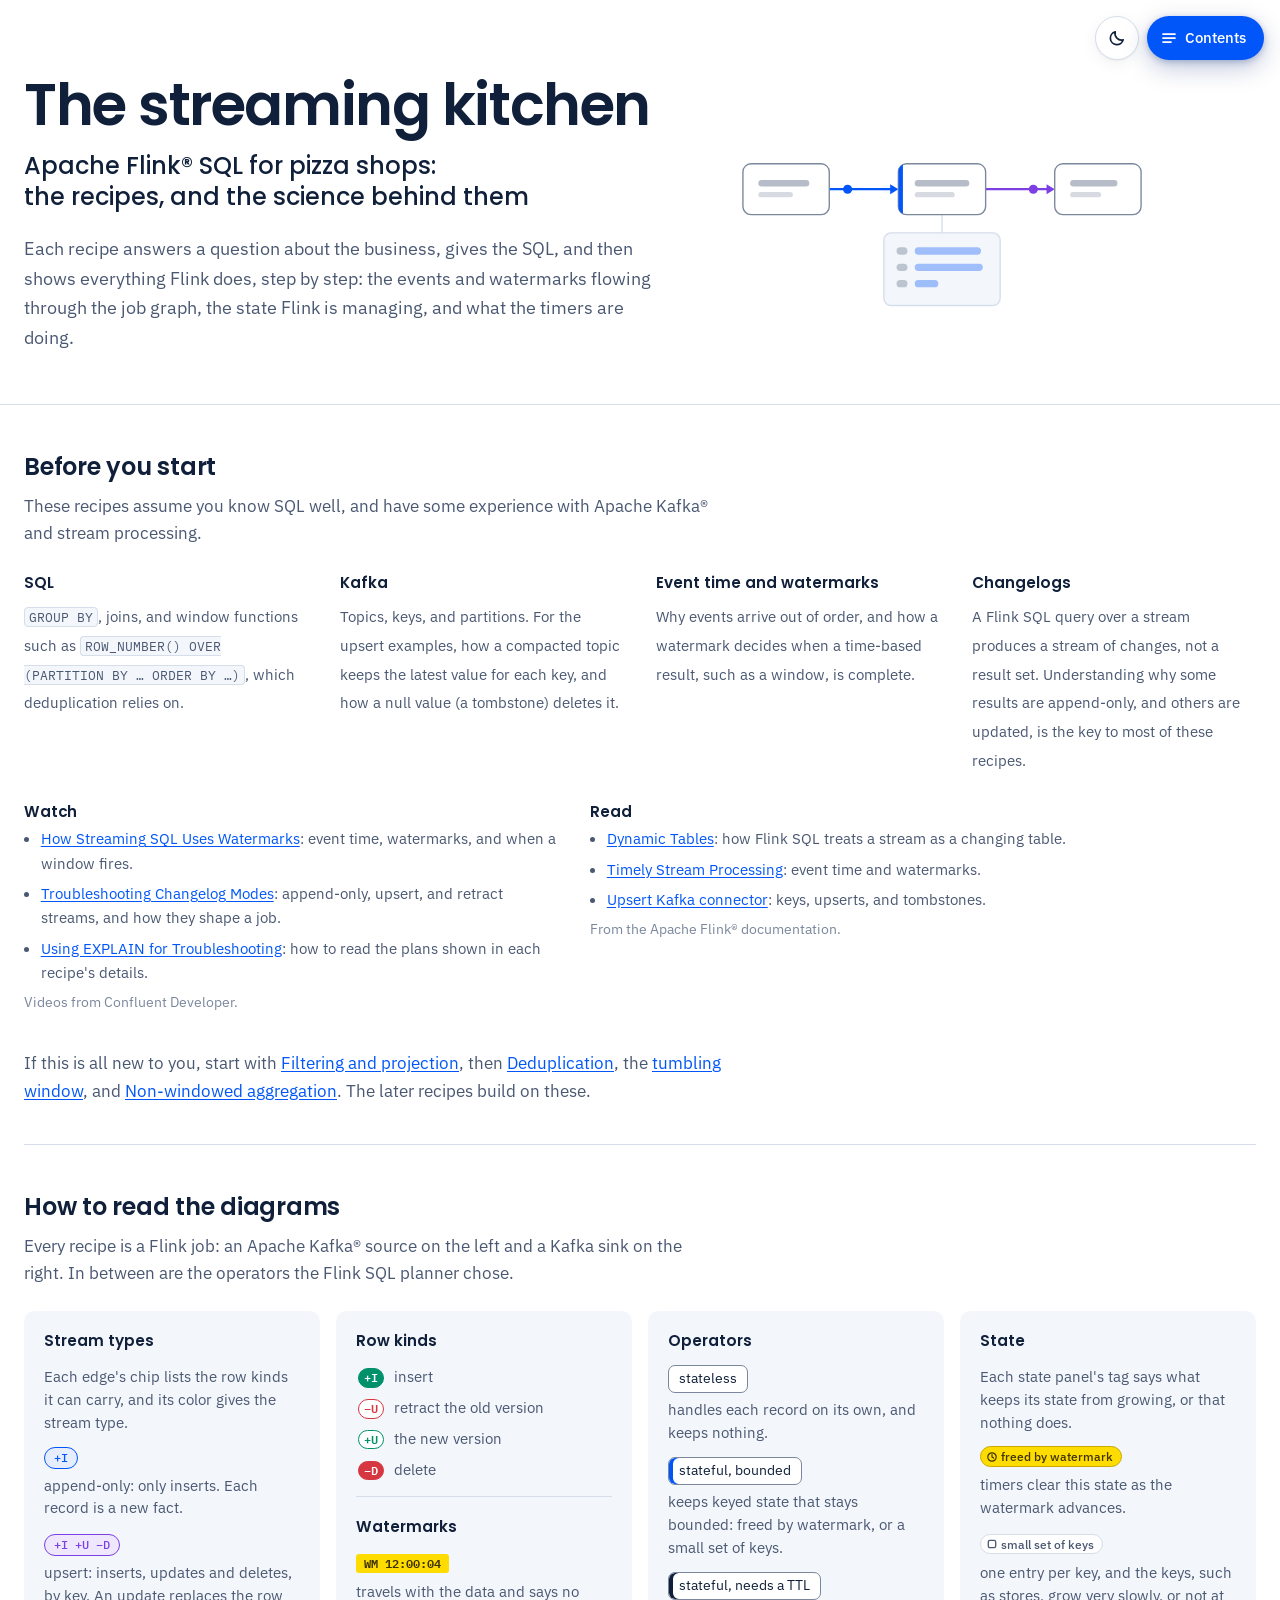
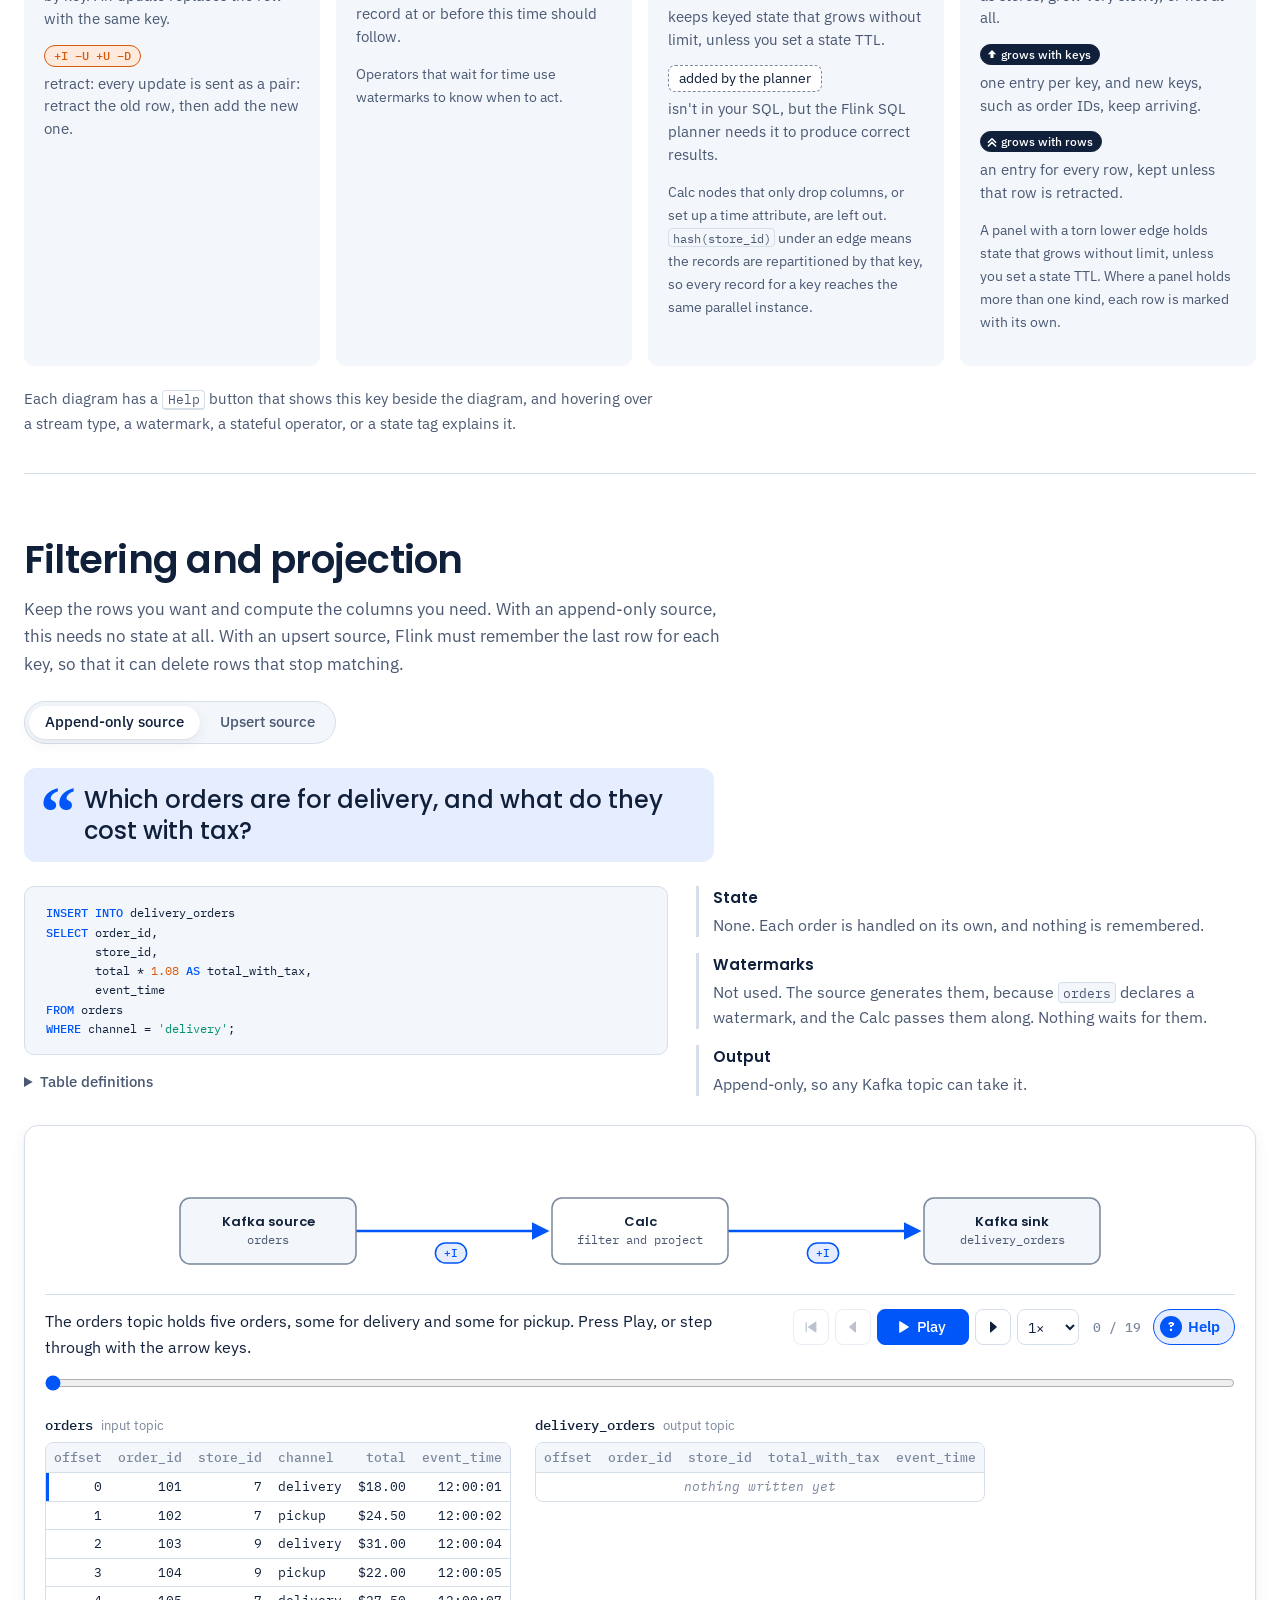
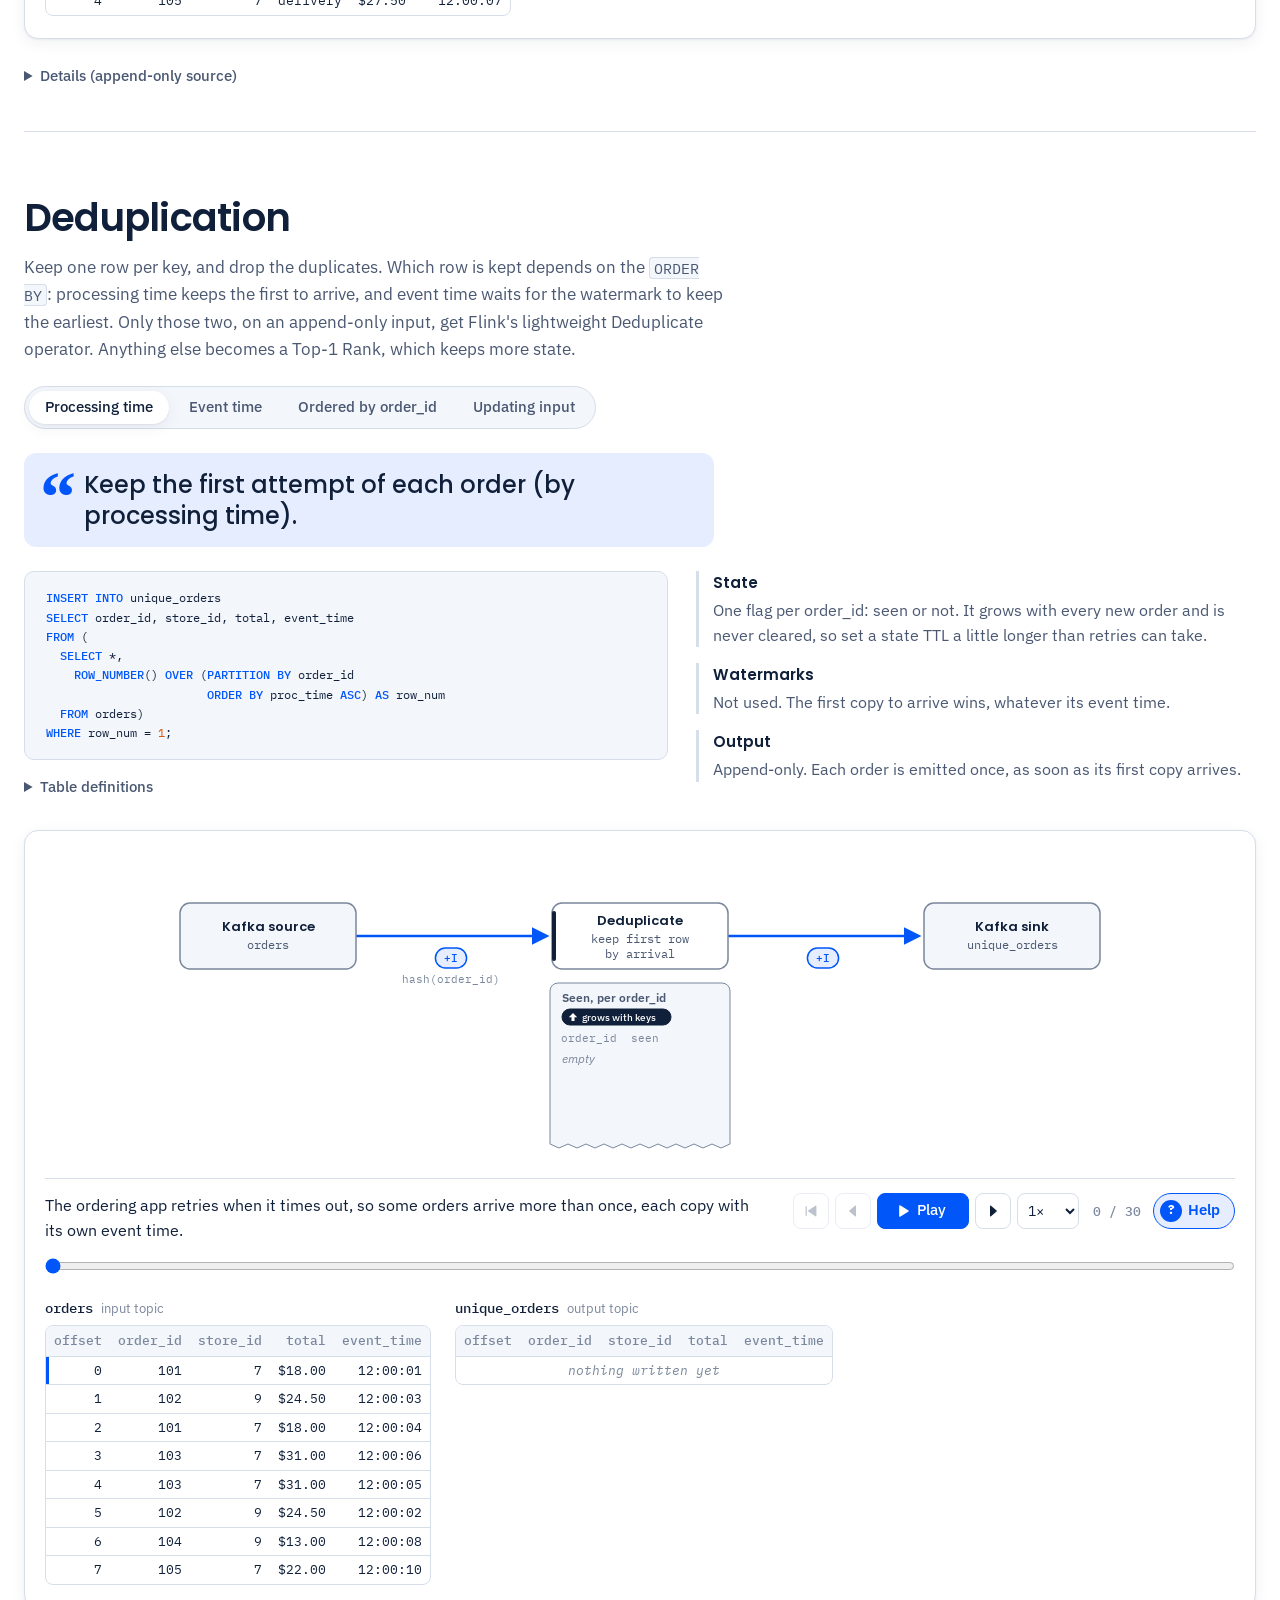
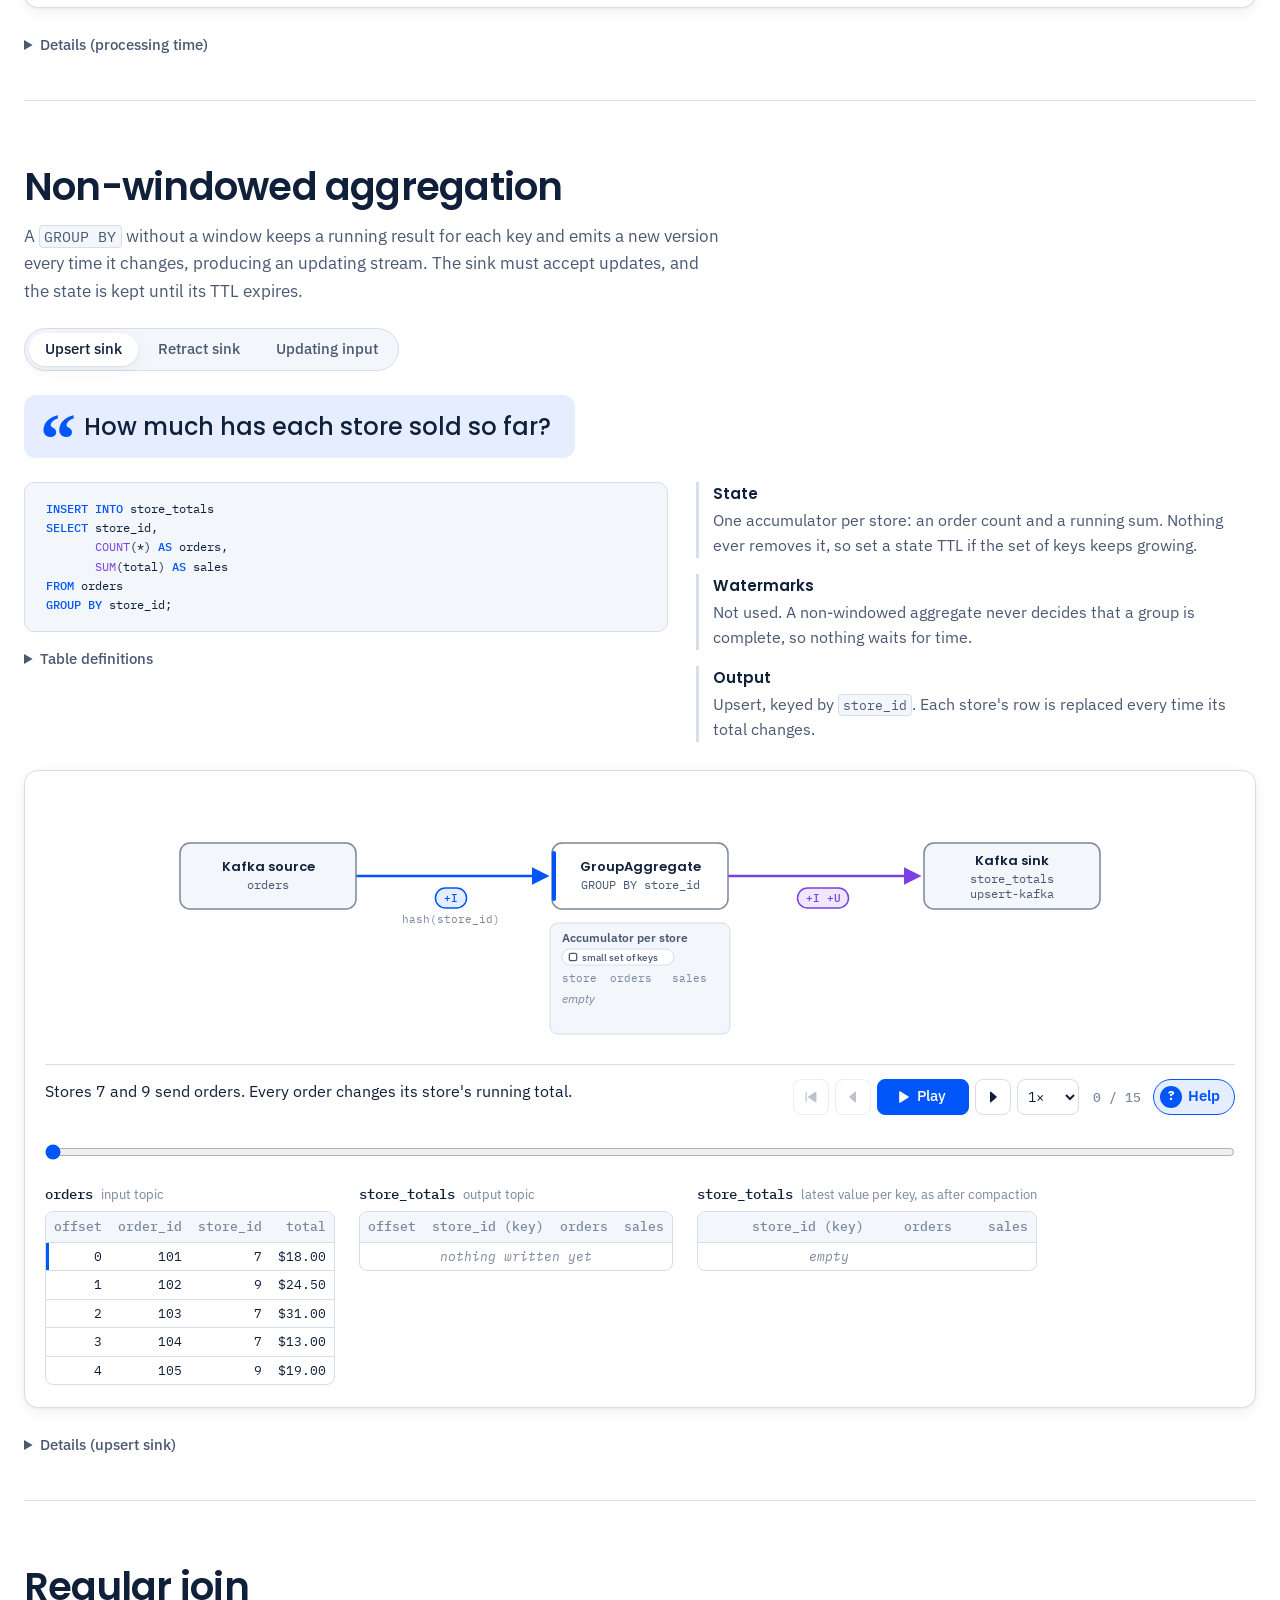
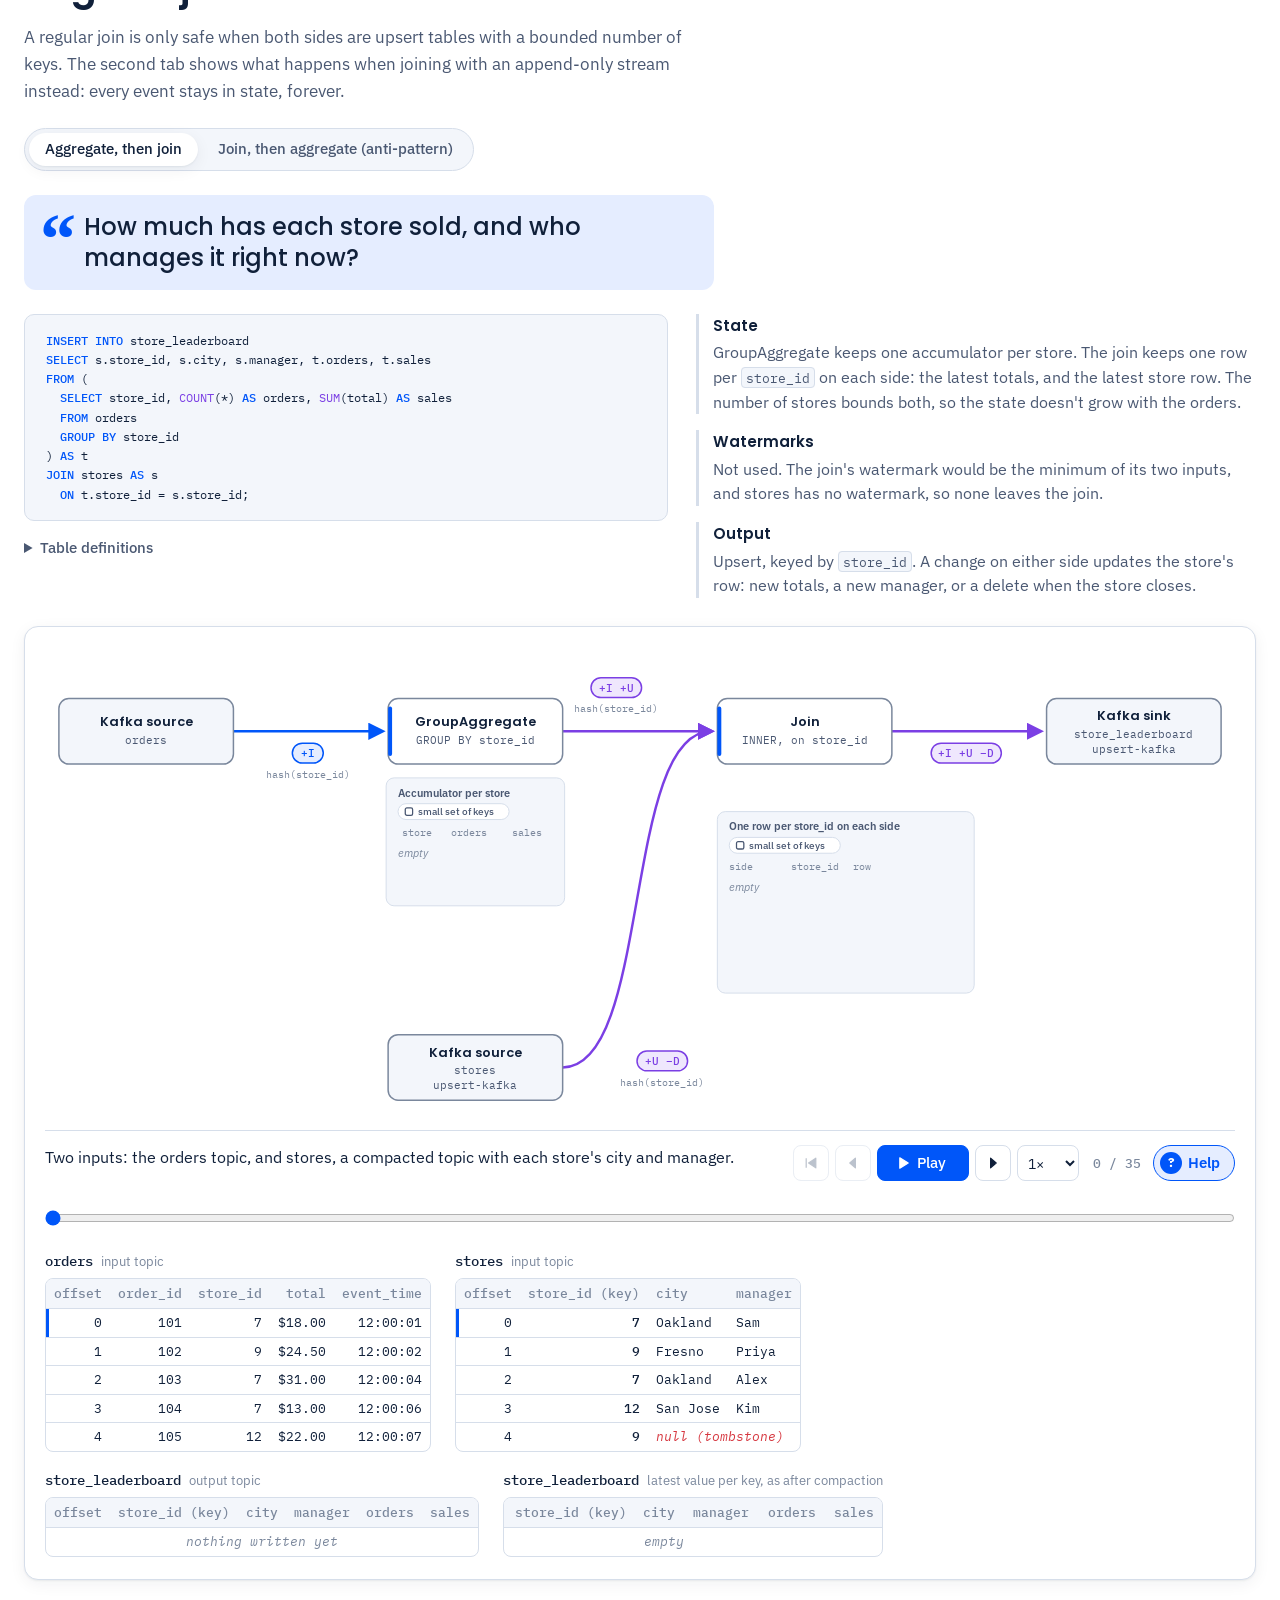
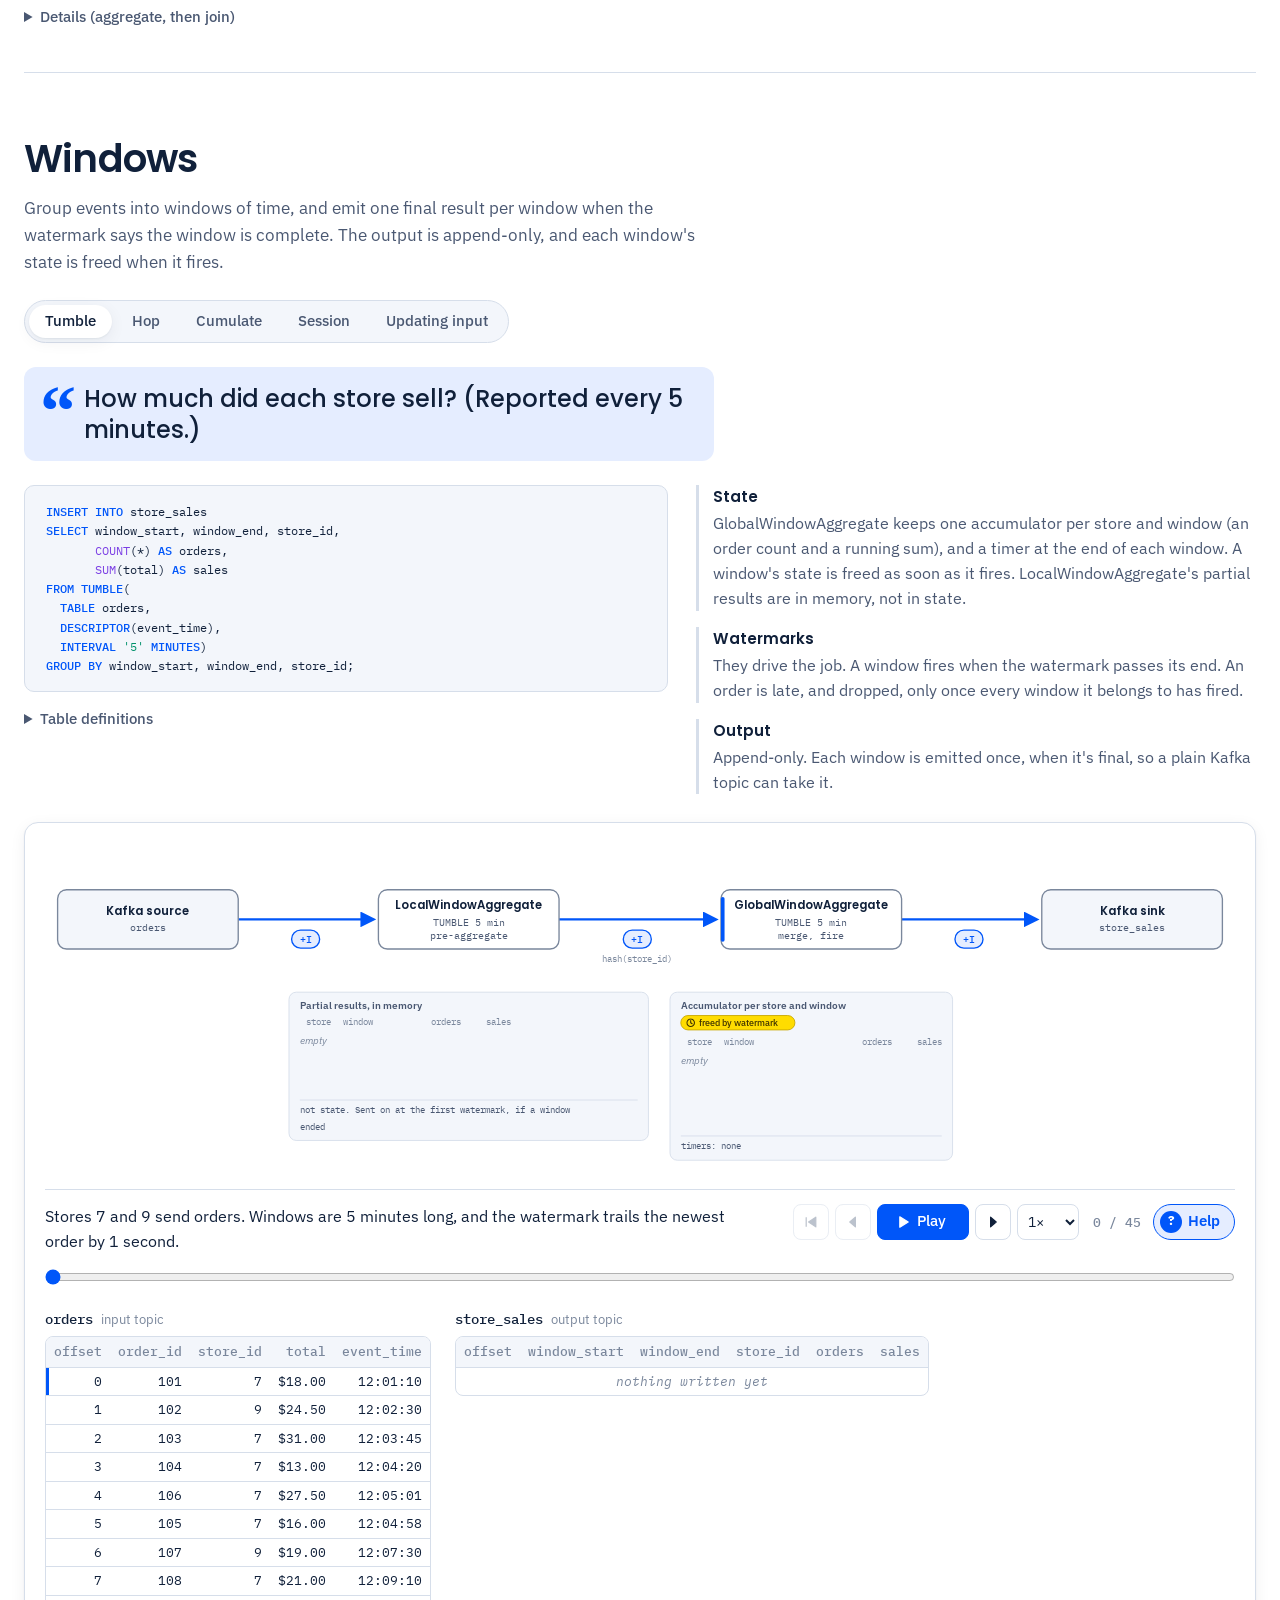
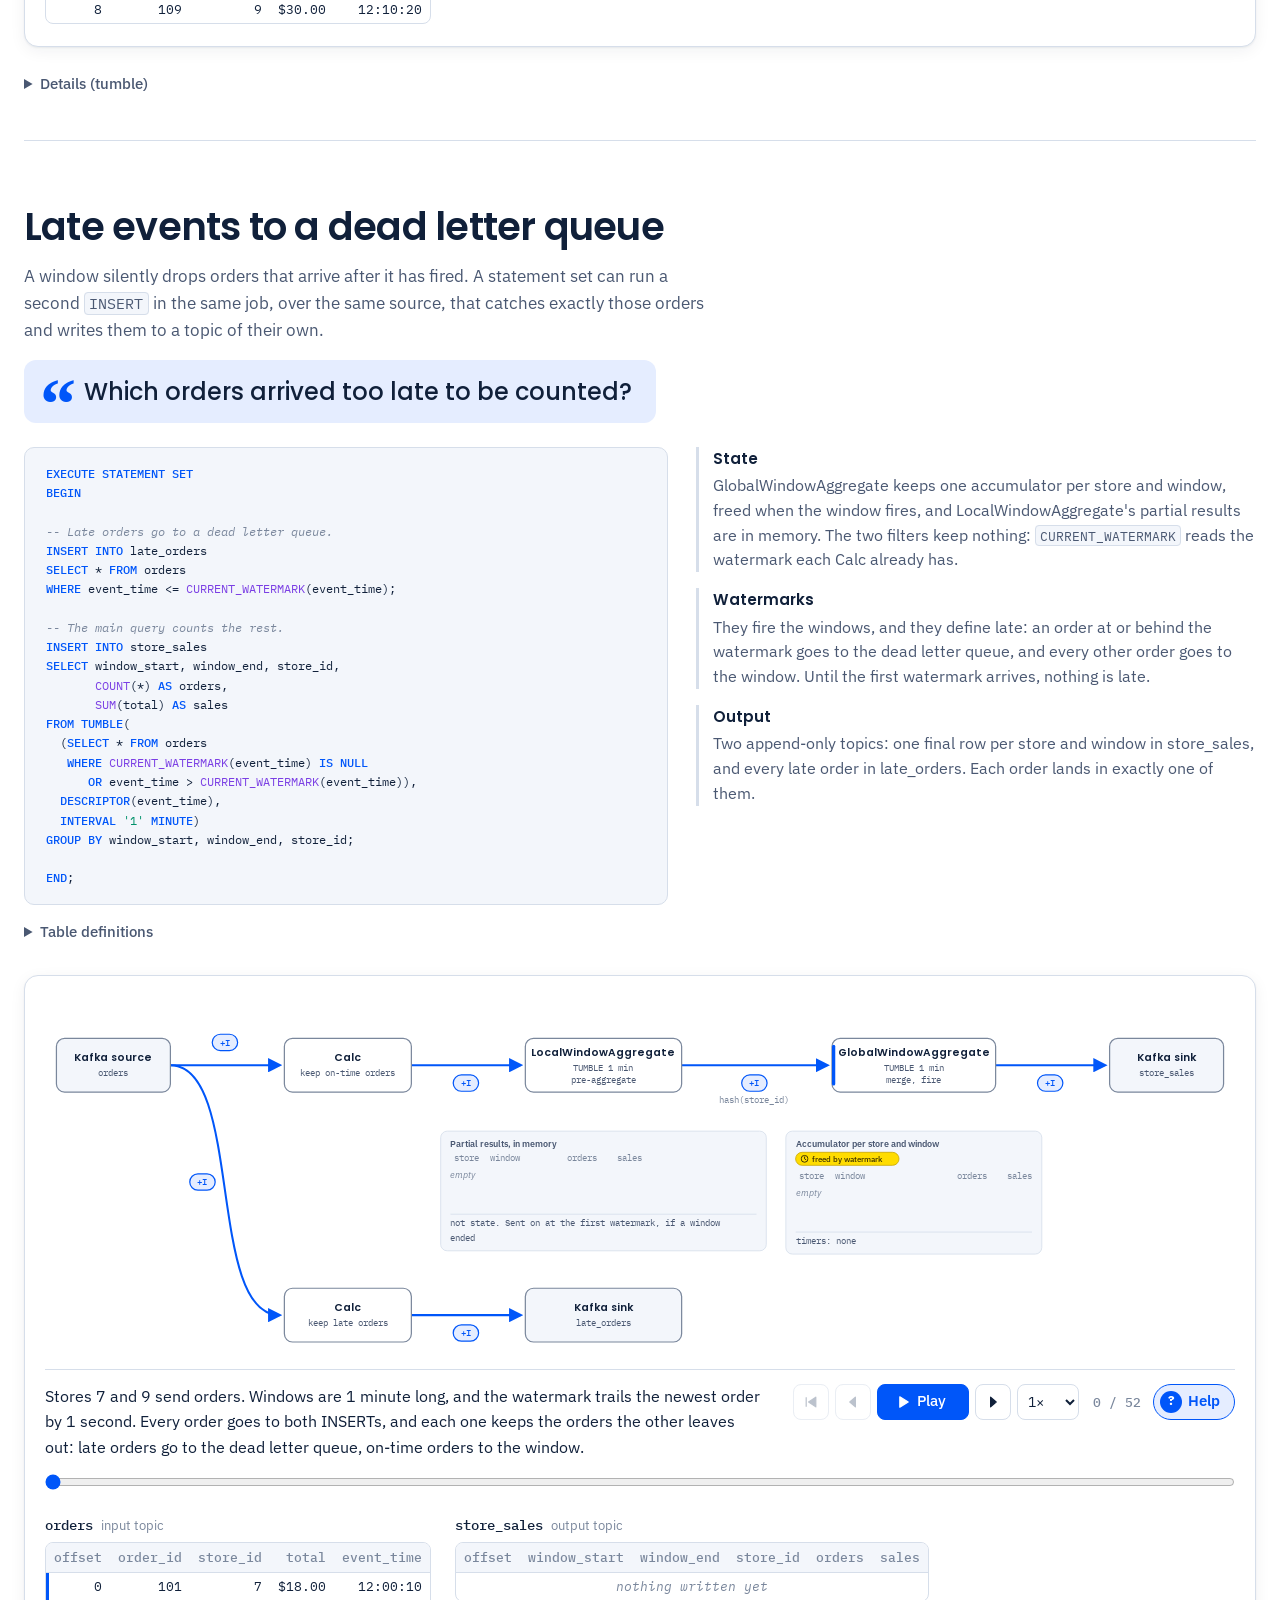
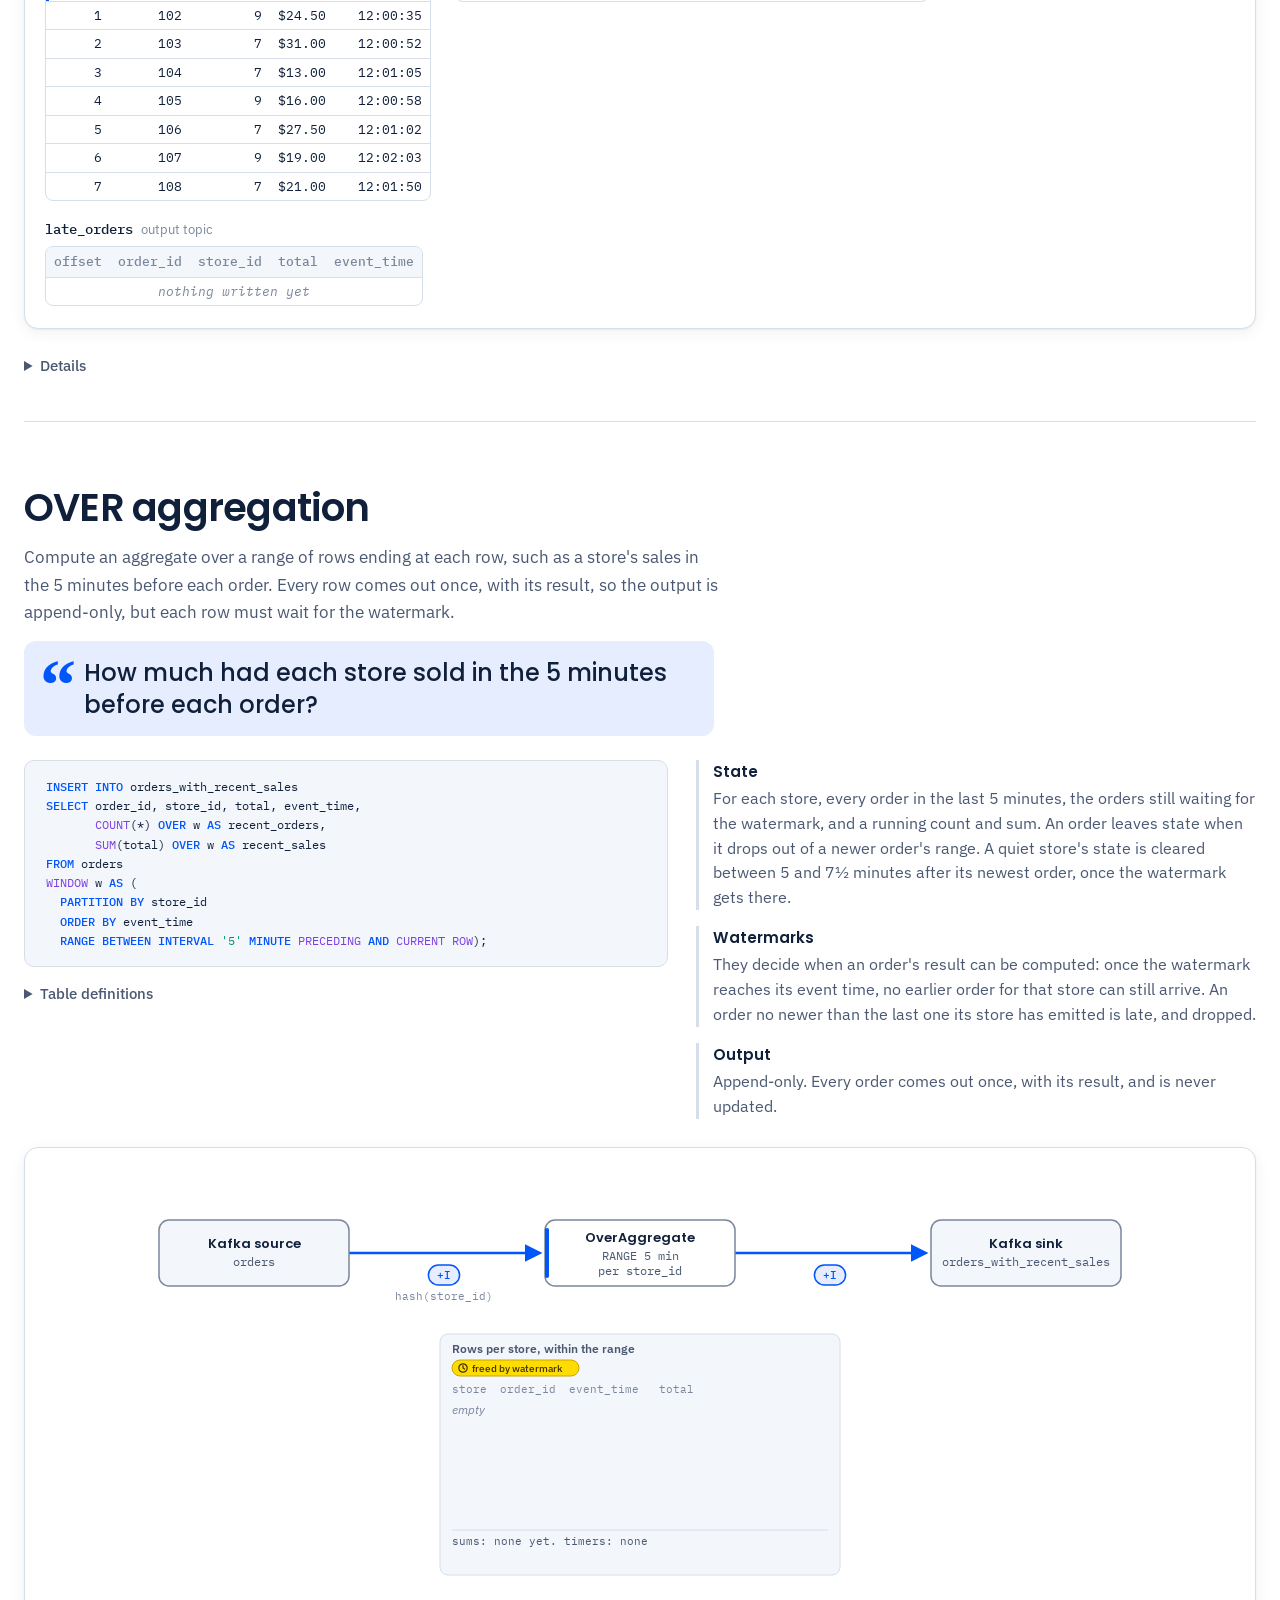
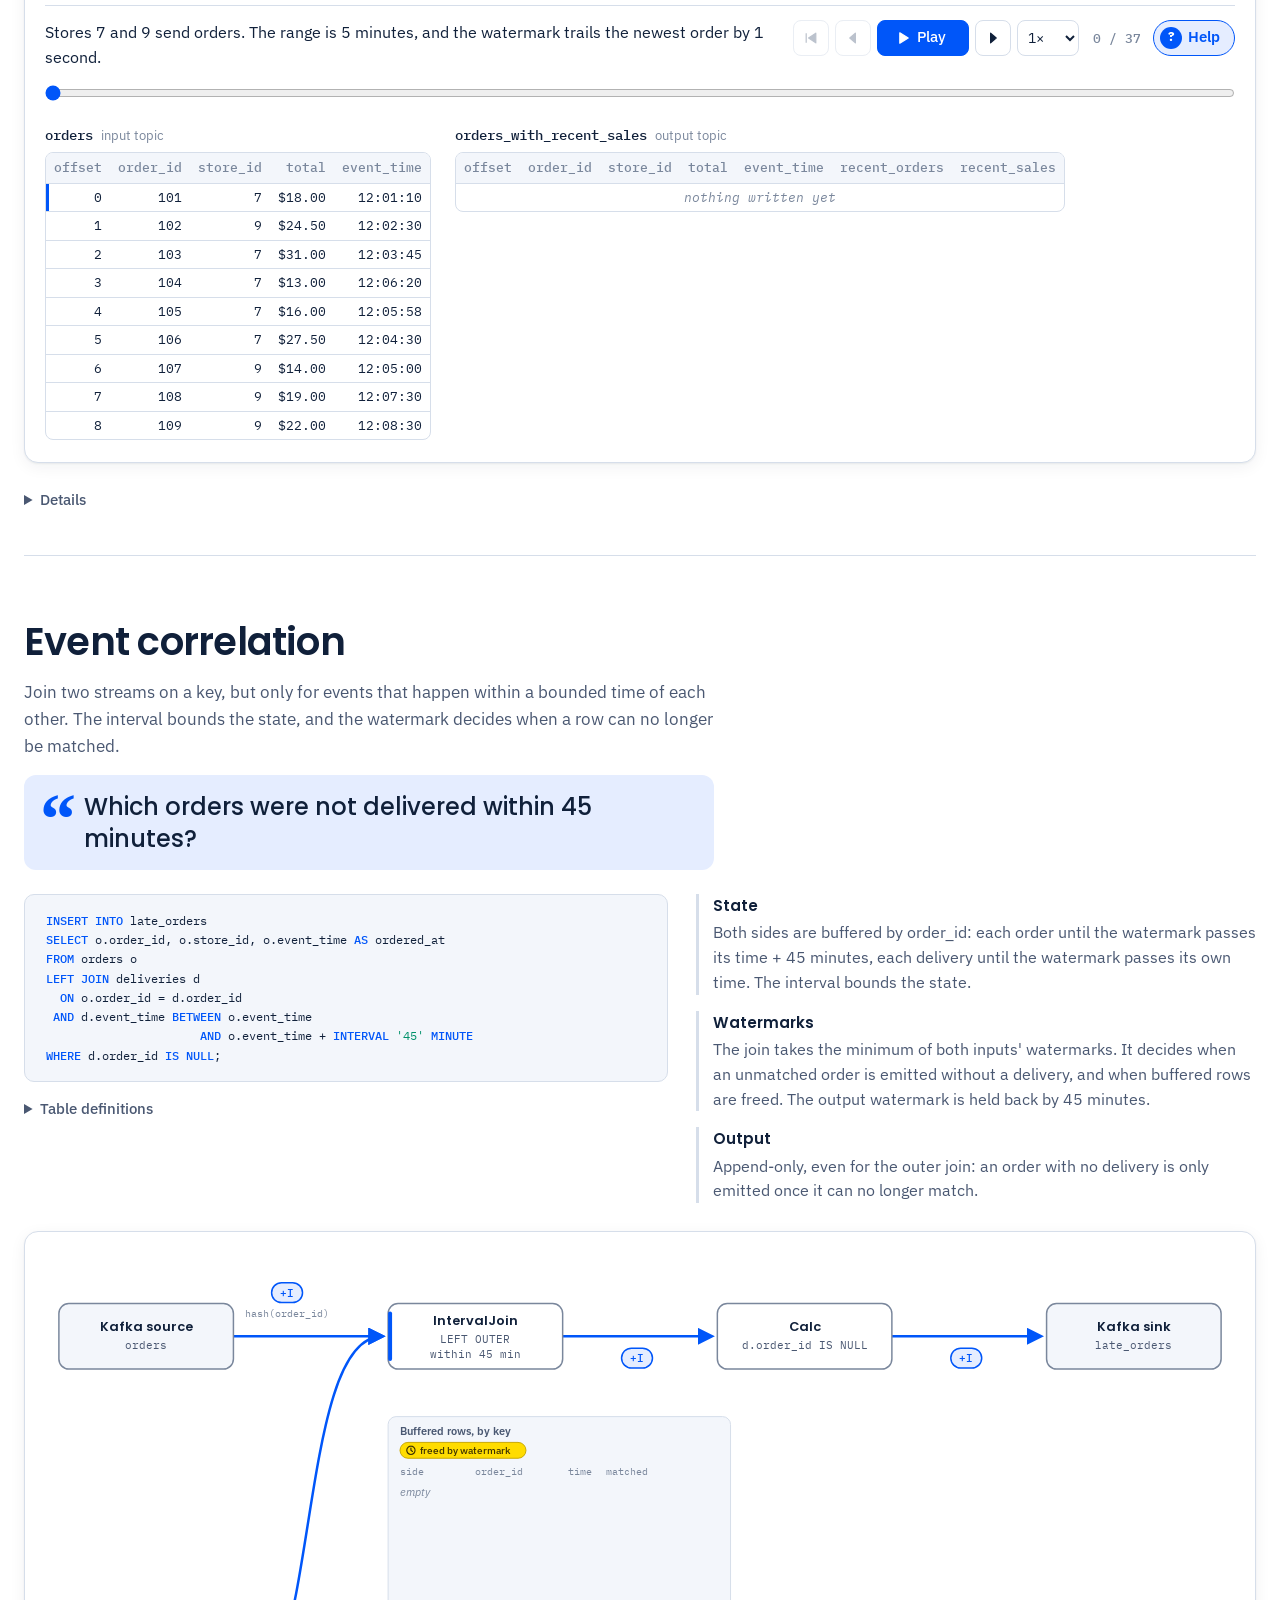
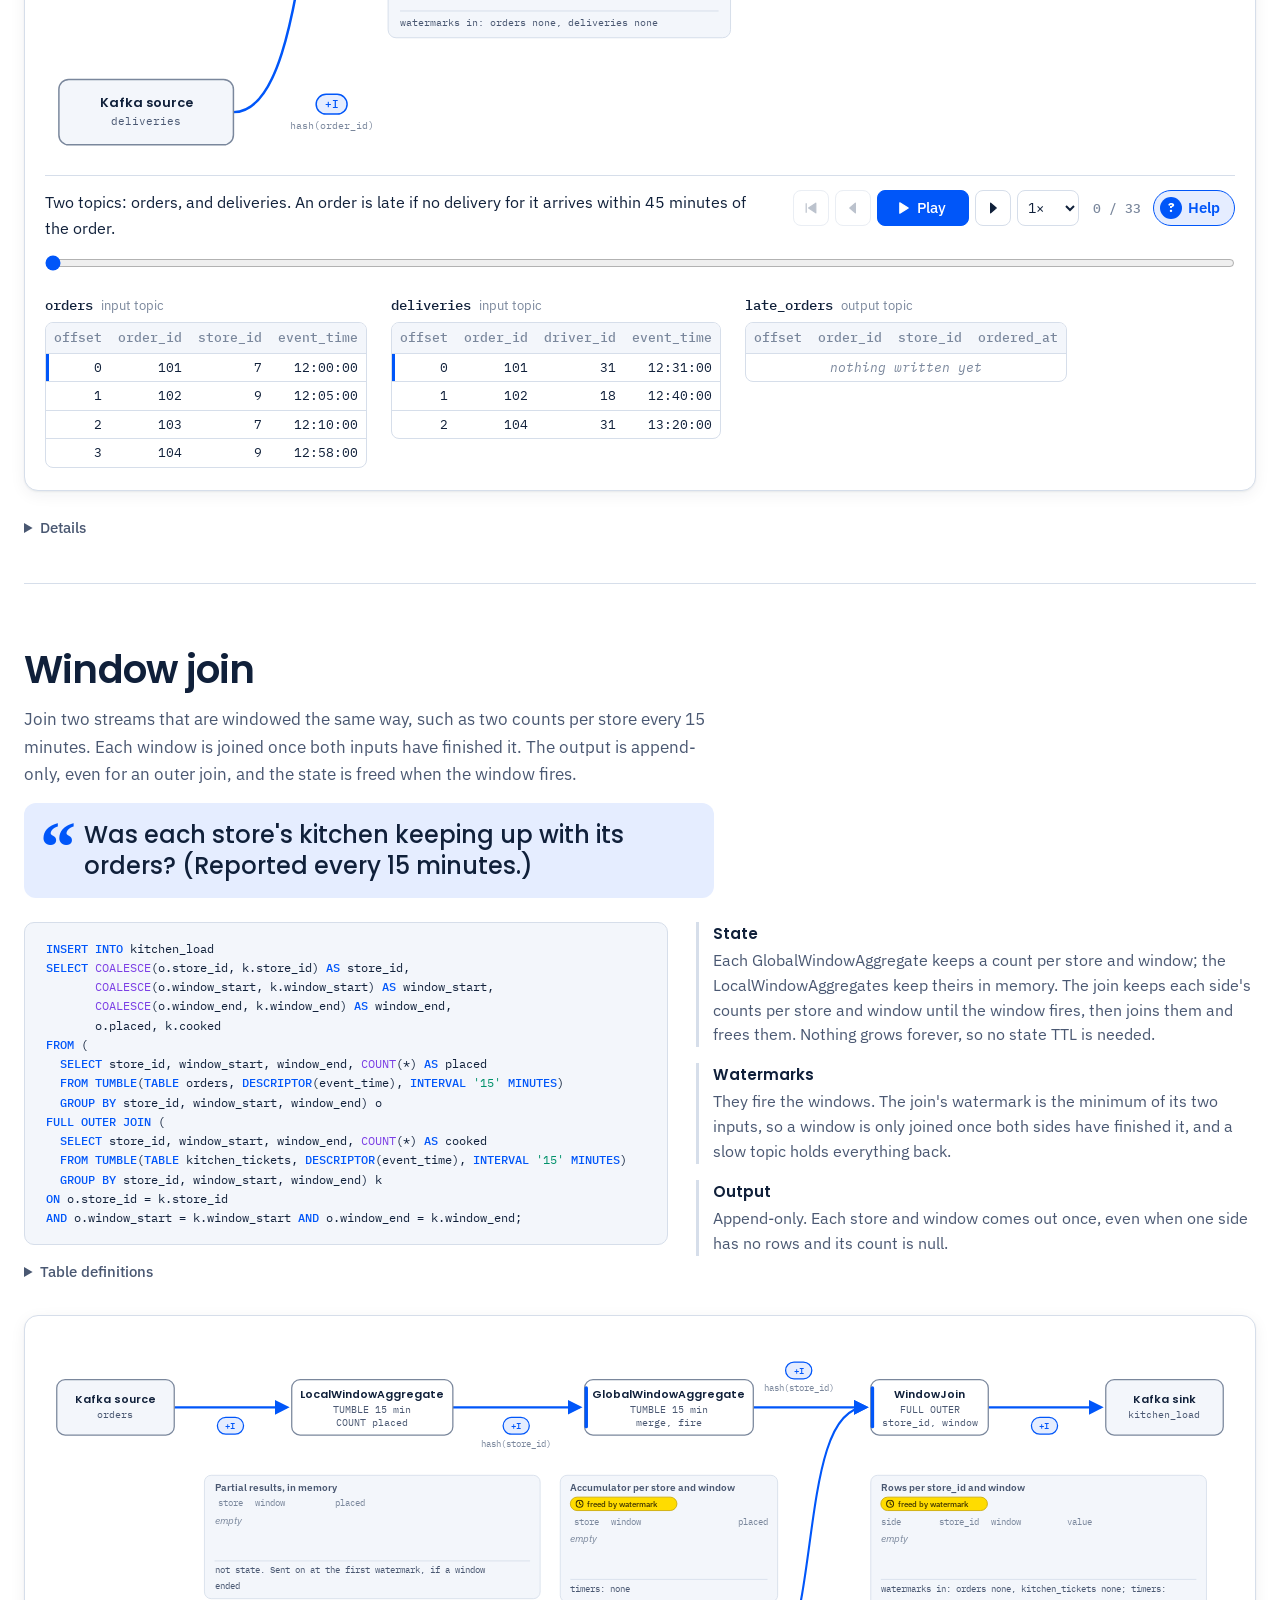
==== commit fe50e5b5: "Apply the same plain, parallel style across the recipes - The lede describes what you watch as it ha" ====
--- a/index.html
+++ b/index.html
@@ -41,7 +41,7 @@
         <p class="subtitle"><span>Apache&nbsp;Flink® SQL for pizza shops:</span> <span>the recipes, and the science behind them</span></p>
         <p class="lede">Each recipe answers a question about the business, gives the SQL,
           and then shows everything Flink does, step by step: the events and watermarks flowing through
-          the job graph, the state Flink creates, and the timers it uses to manage everything.</p>
+          the job graph, the state Flink is managing, and what the timers are doing.</p>
       </div>
       <!-- A job graph in miniature, drawn like the diagrams below; js/hero.js moves records through it. -->
       <svg class="hero-graph" viewBox="0 0 440 196" aria-hidden="true" focusable="false">
@@ -186,7 +186,7 @@
                 <li><span class="node-chip stateful needs-ttl">stateful, needs a TTL</span> <span>keeps keyed state
                   that grows without limit, unless you set a state TTL.</span></li>
                 <li><span class="node-chip planner">added by the planner</span> <span>isn't in your SQL, but the
-                  planner needs it to produce correct results.</span></li>
+                  Flink SQL planner needs it to produce correct results.</span></li>
               </ul>
               <p class="legend-note">Calc nodes that only drop columns, or set up a time attribute, are
                 left out. <code>hash(store_id)</code> under an edge means the records are repartitioned
@@ -209,7 +209,7 @@
             </dd>
           </div>
         </dl>
-        <p class="primer-help">Each diagram has a <kbd>Help</kbd> button that brings this up beside it, and
+        <p class="primer-help">Each diagram has a <kbd>Help</kbd> button that shows this key beside the diagram, and
           hovering over a stream type, a watermark, a stateful operator, or a state tag explains it.</p>
       </section>
 
@@ -218,7 +218,7 @@
       <section class="matrix" id="summary" aria-labelledby="summary-h">
         <h2 id="summary-h">Summary</h2>
         <p>Every recipe at a glance: the state it keeps, what it uses watermarks for, the watermark
-          it sends downstream, the stream it writes, and the operators the planner adds. Each row
+          it sends downstream, the stream it writes, and the operators the Flink SQL planner adds. Each row
           links back to its animation.</p>
         <div class="matrix-wrap"></div>
       </section>
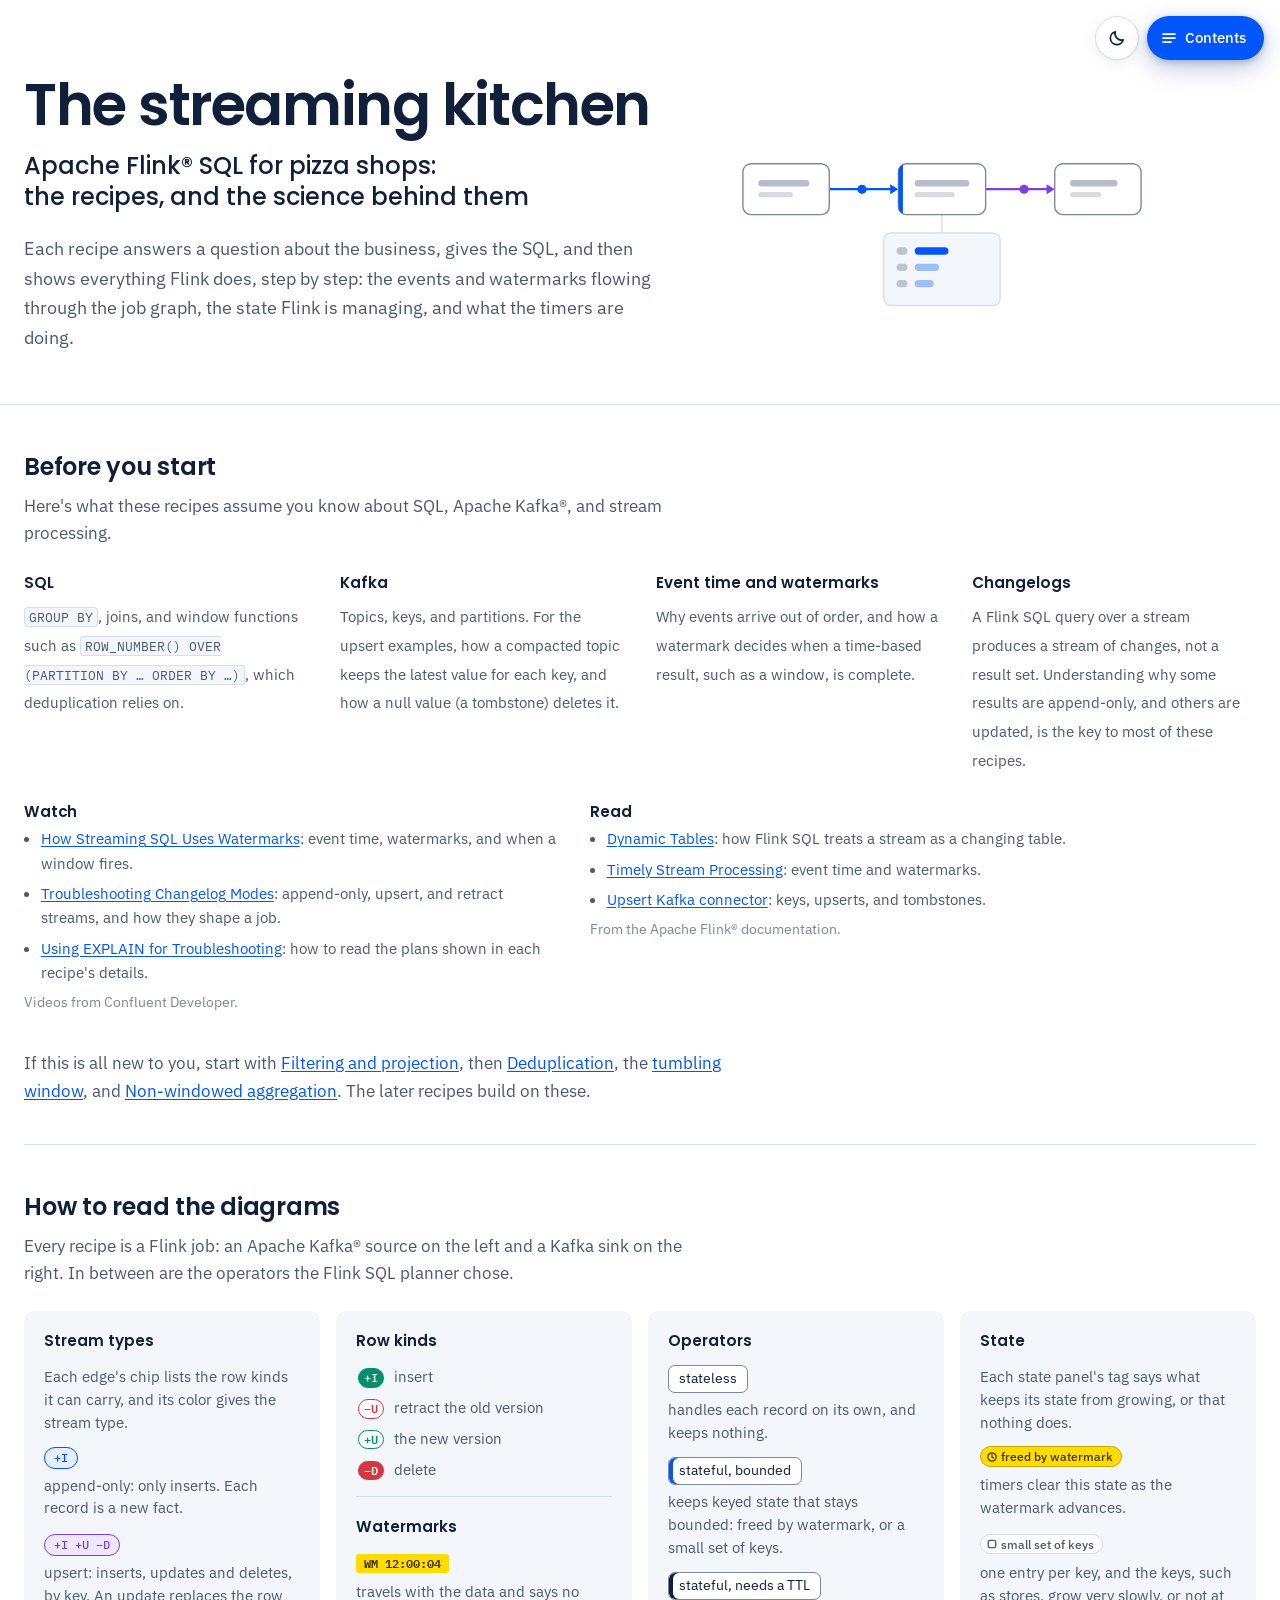
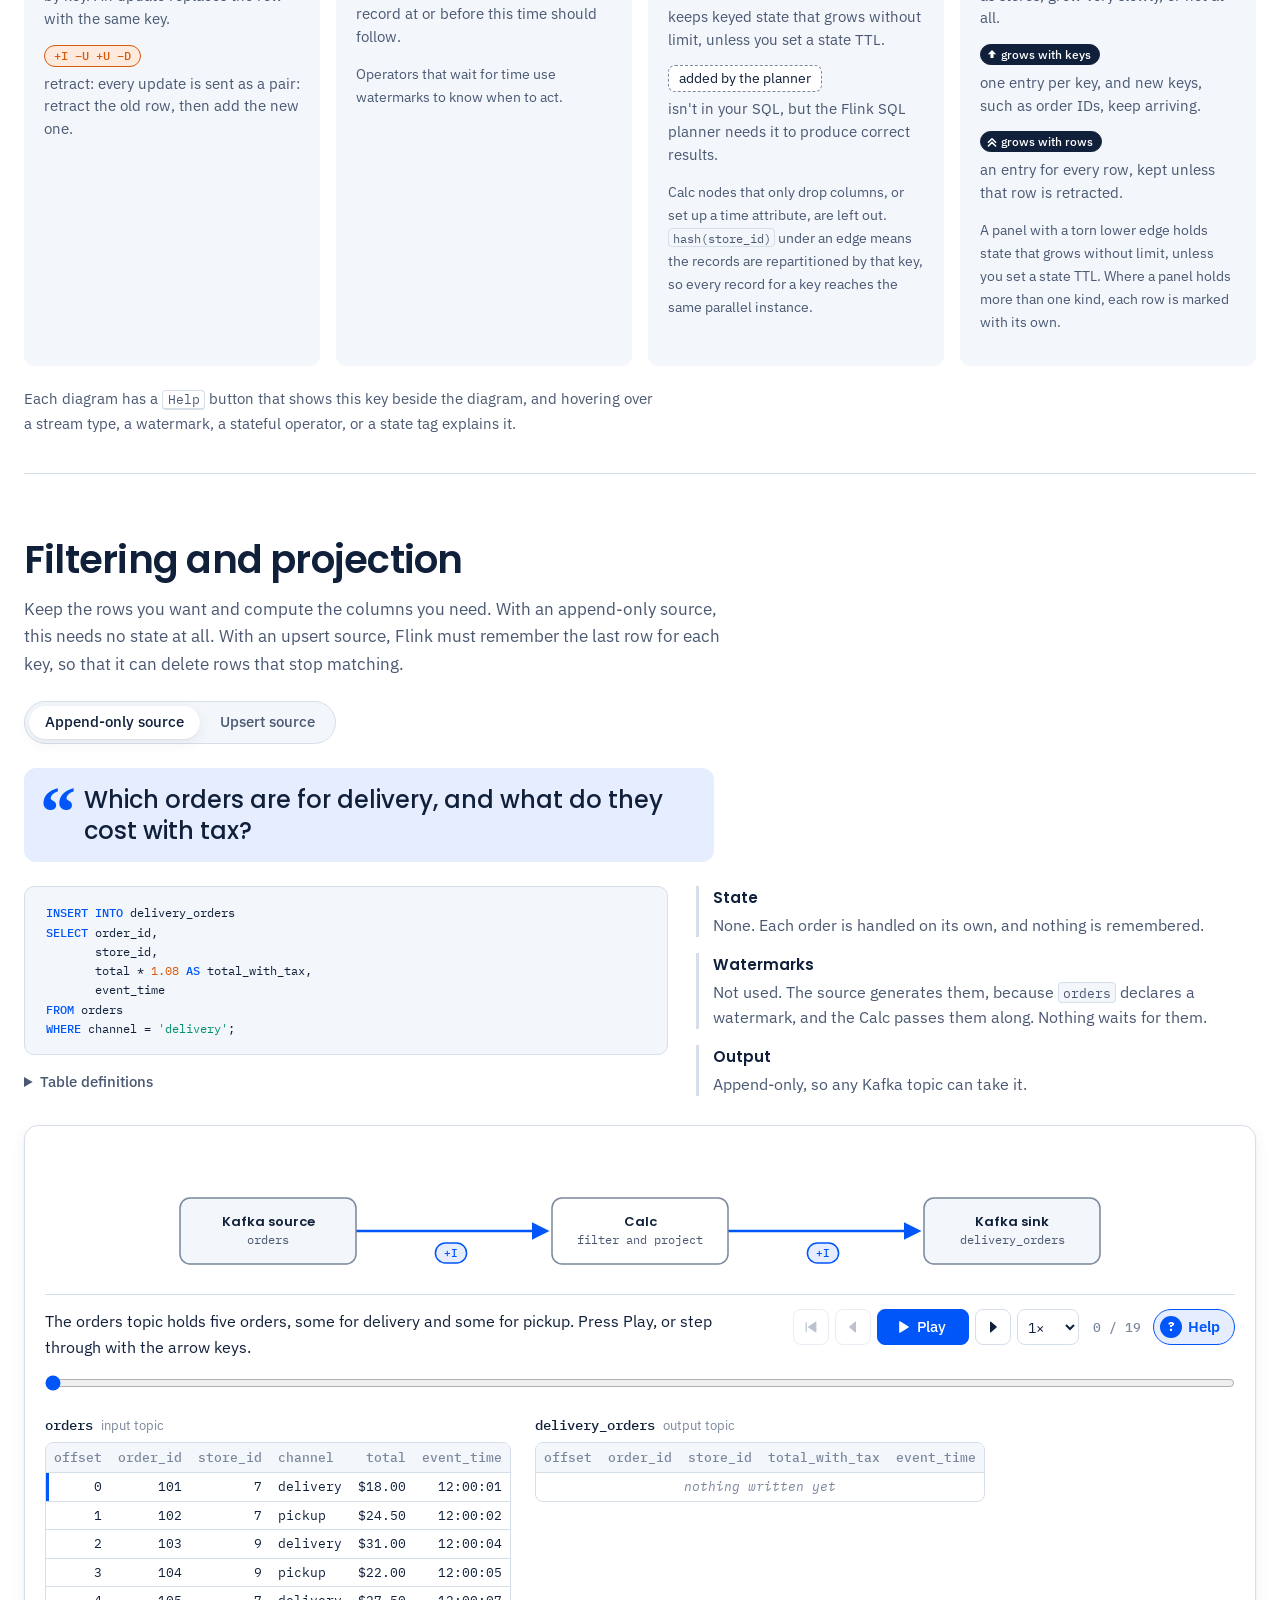
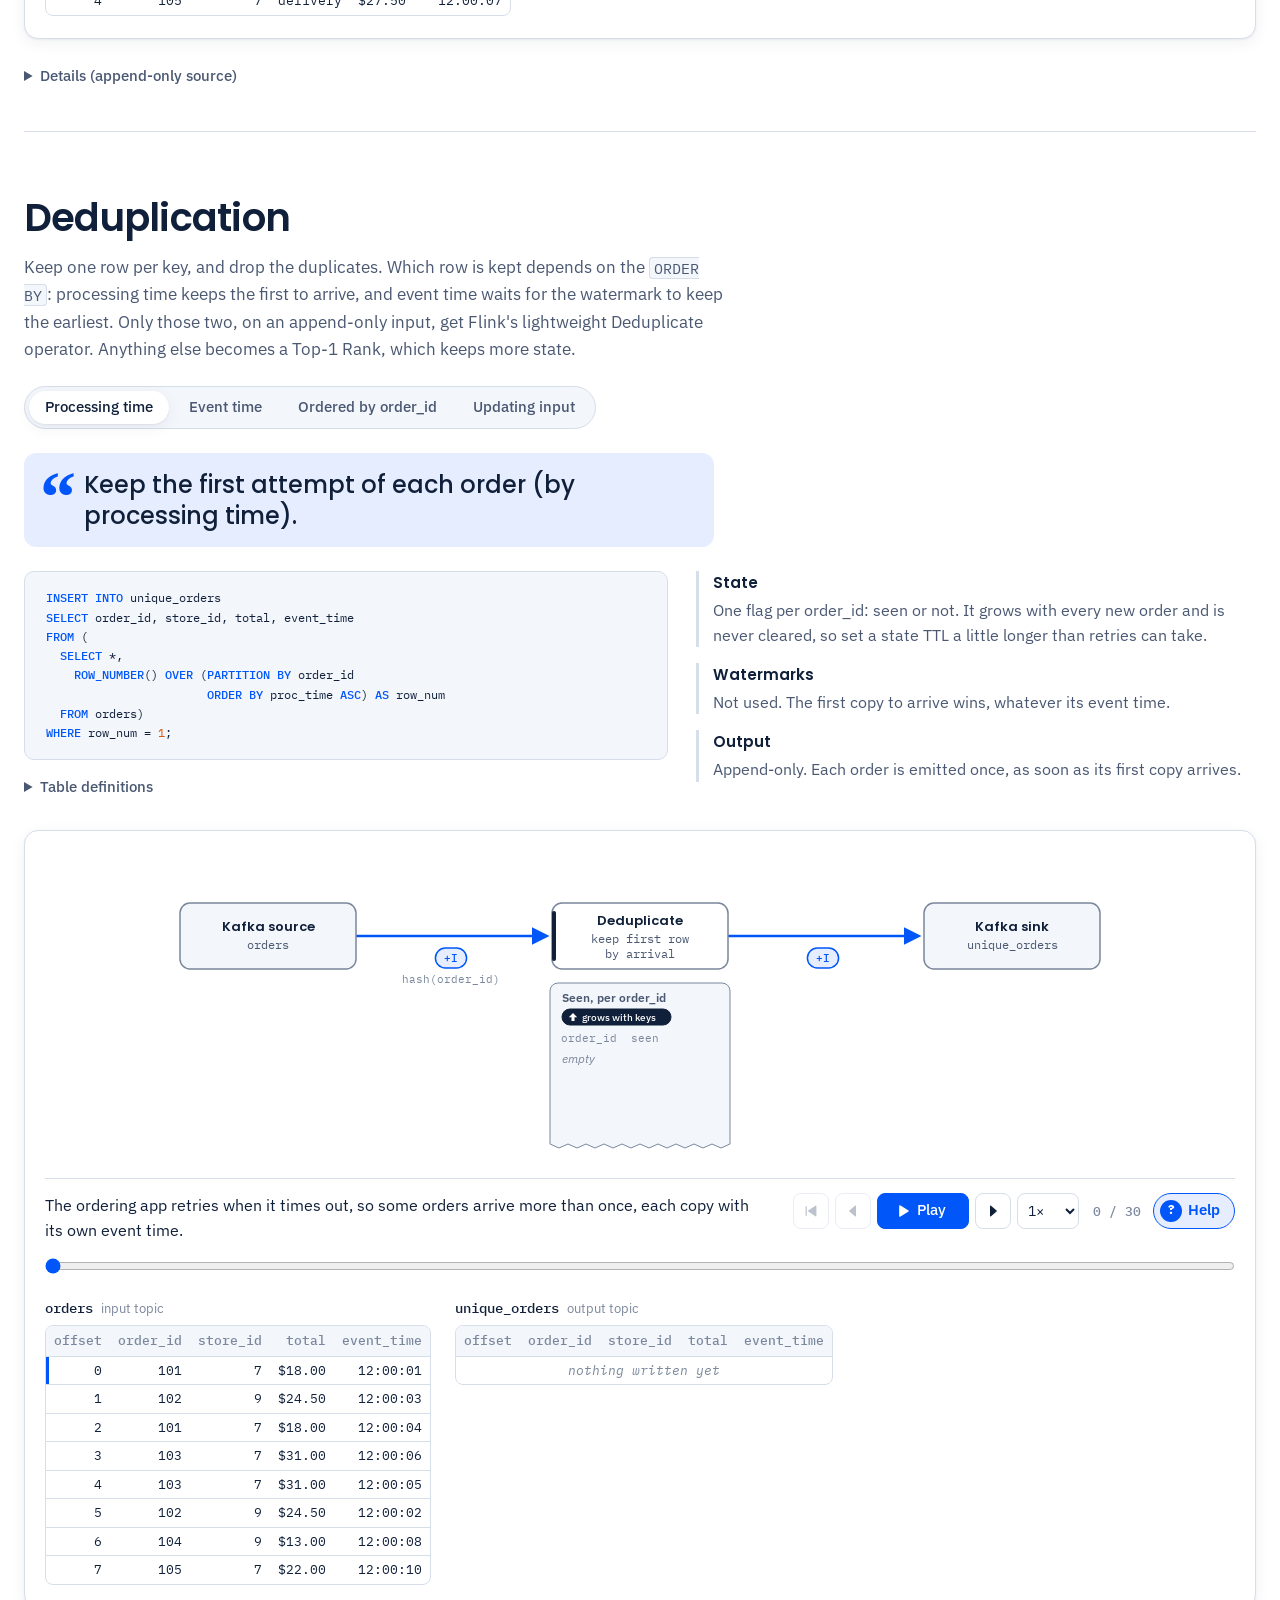
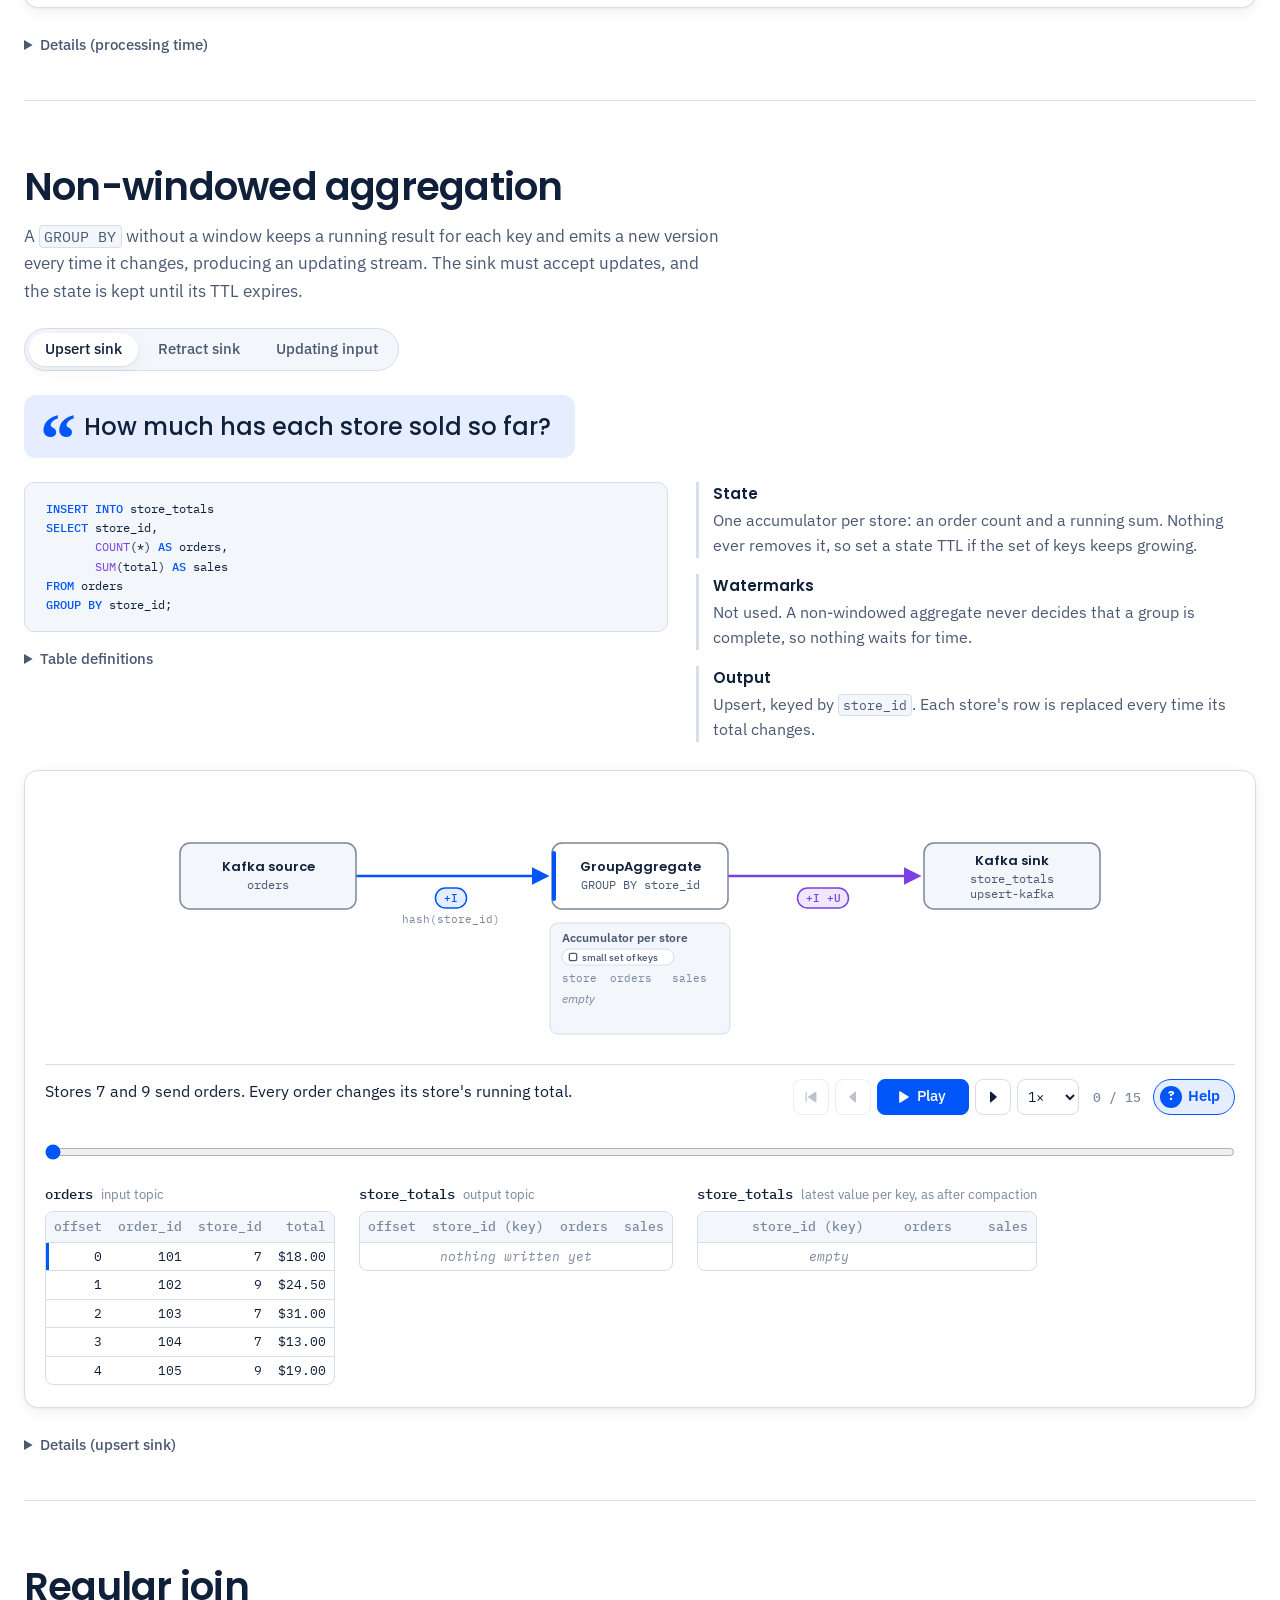
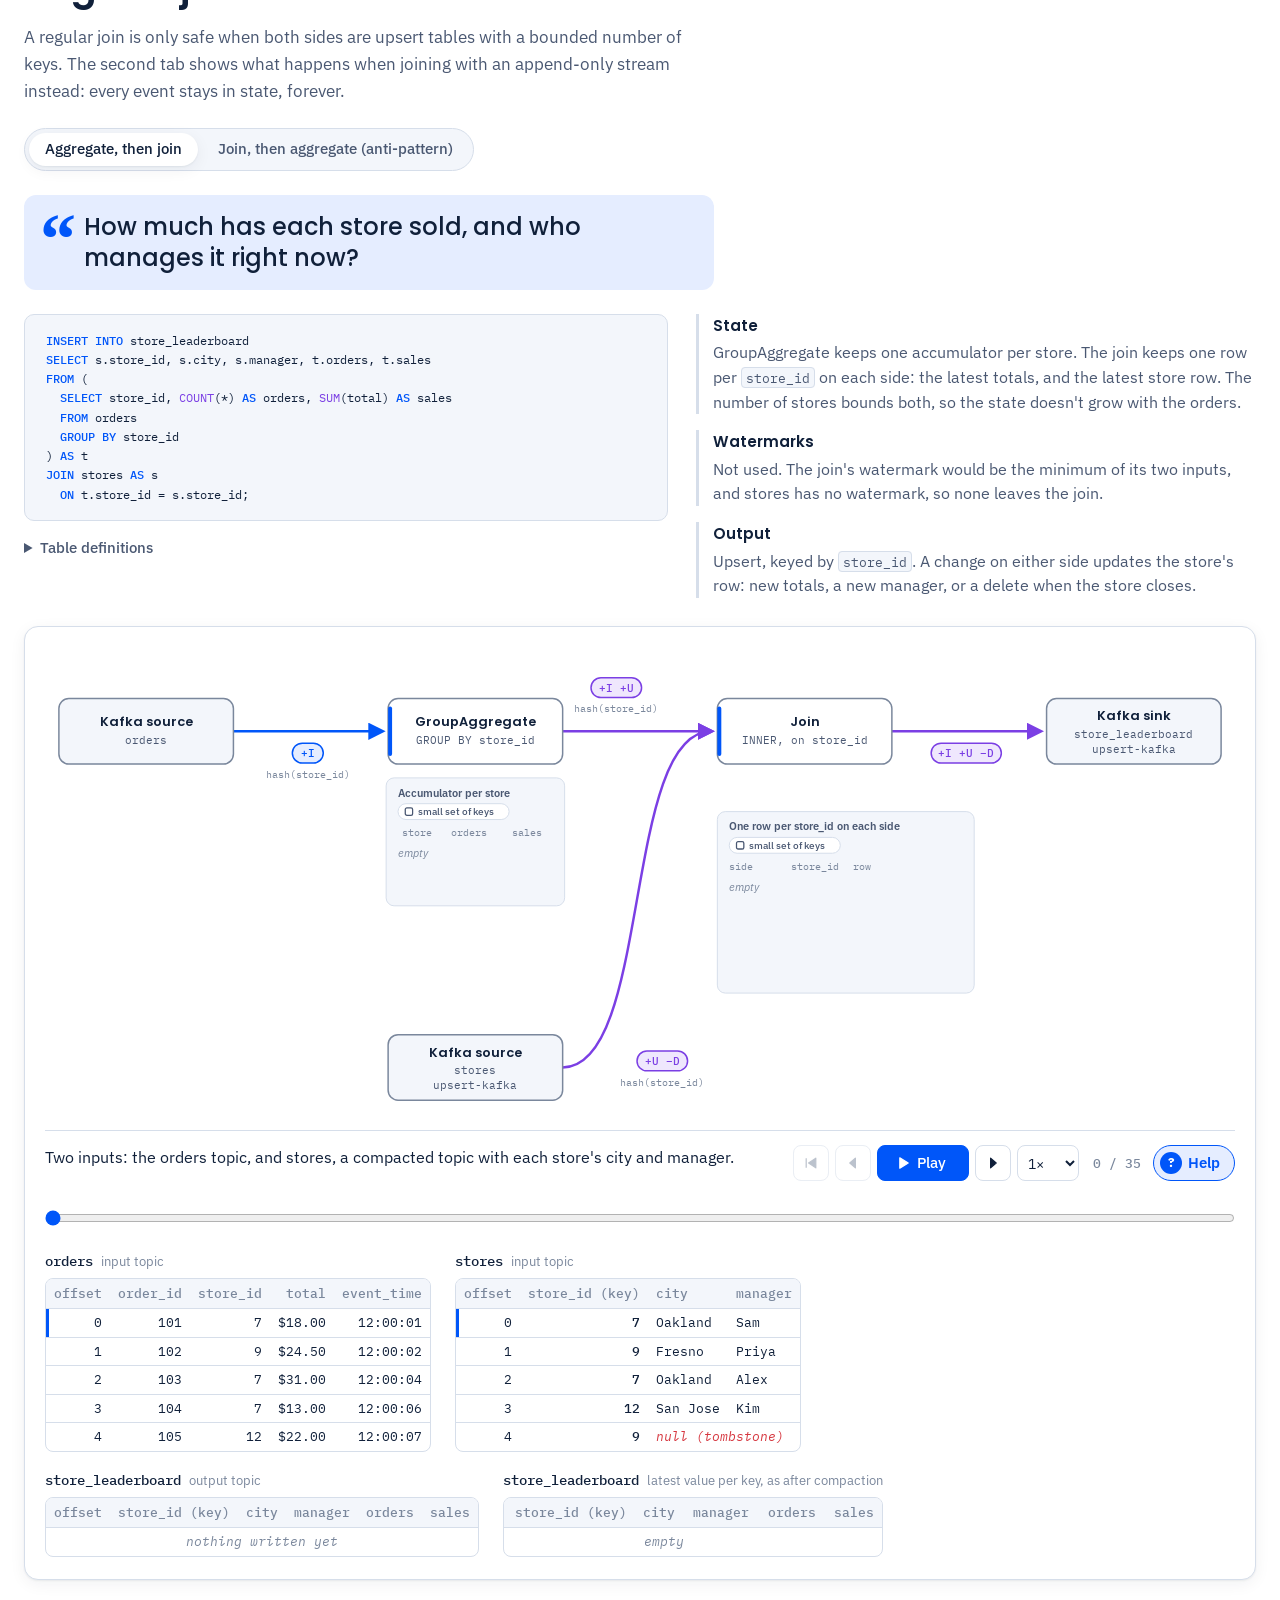
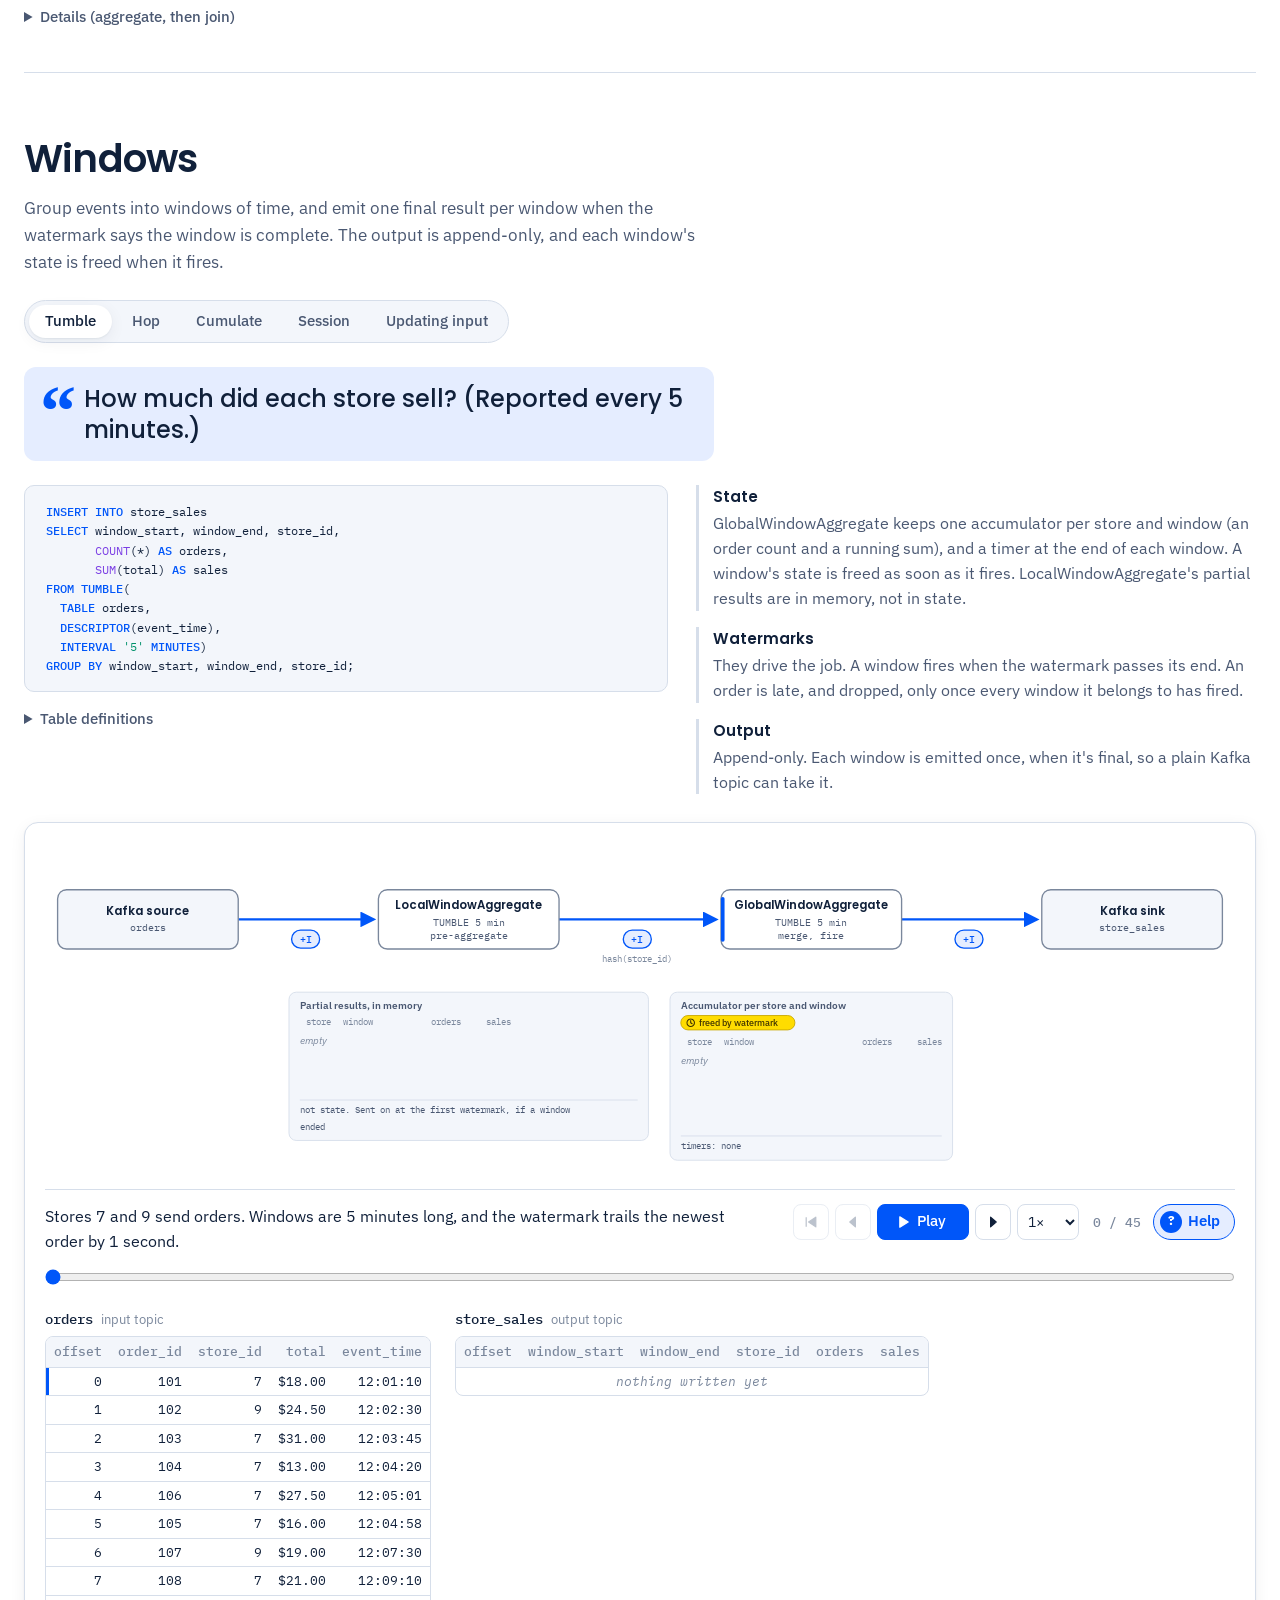
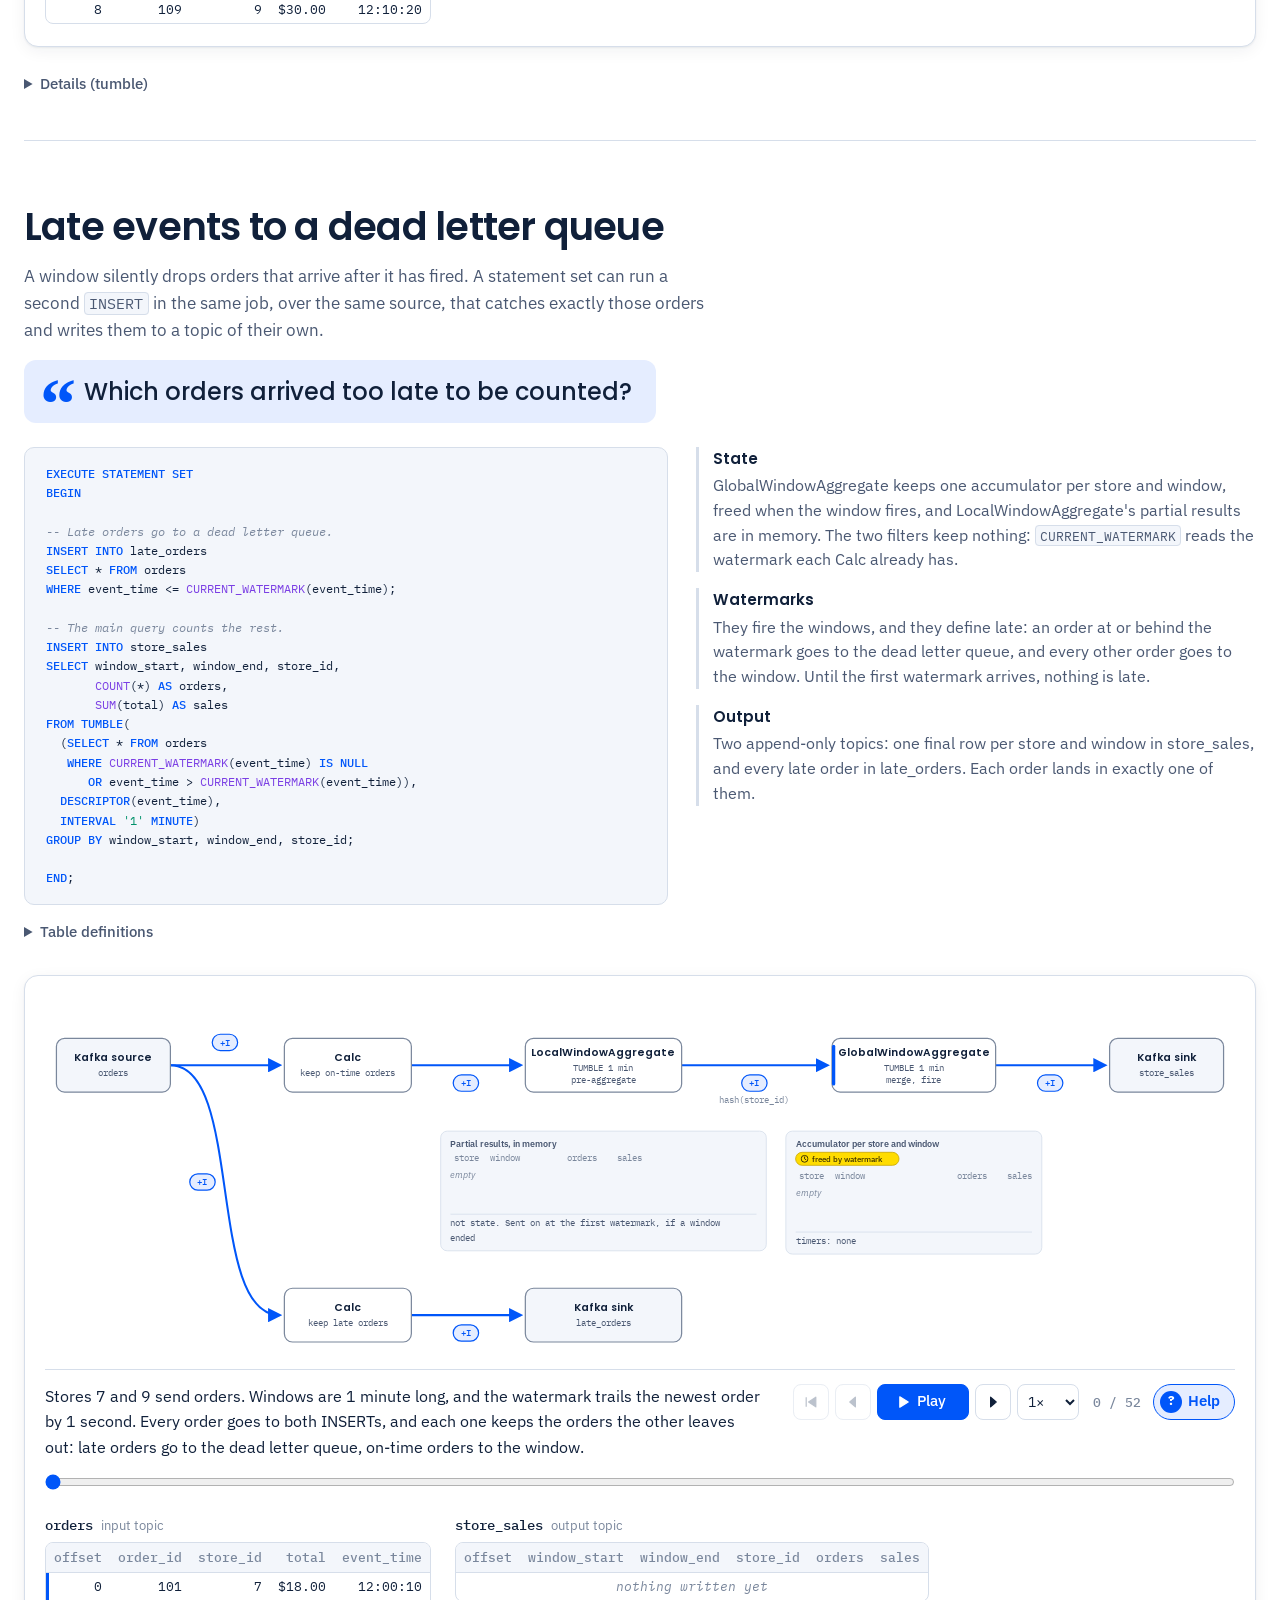
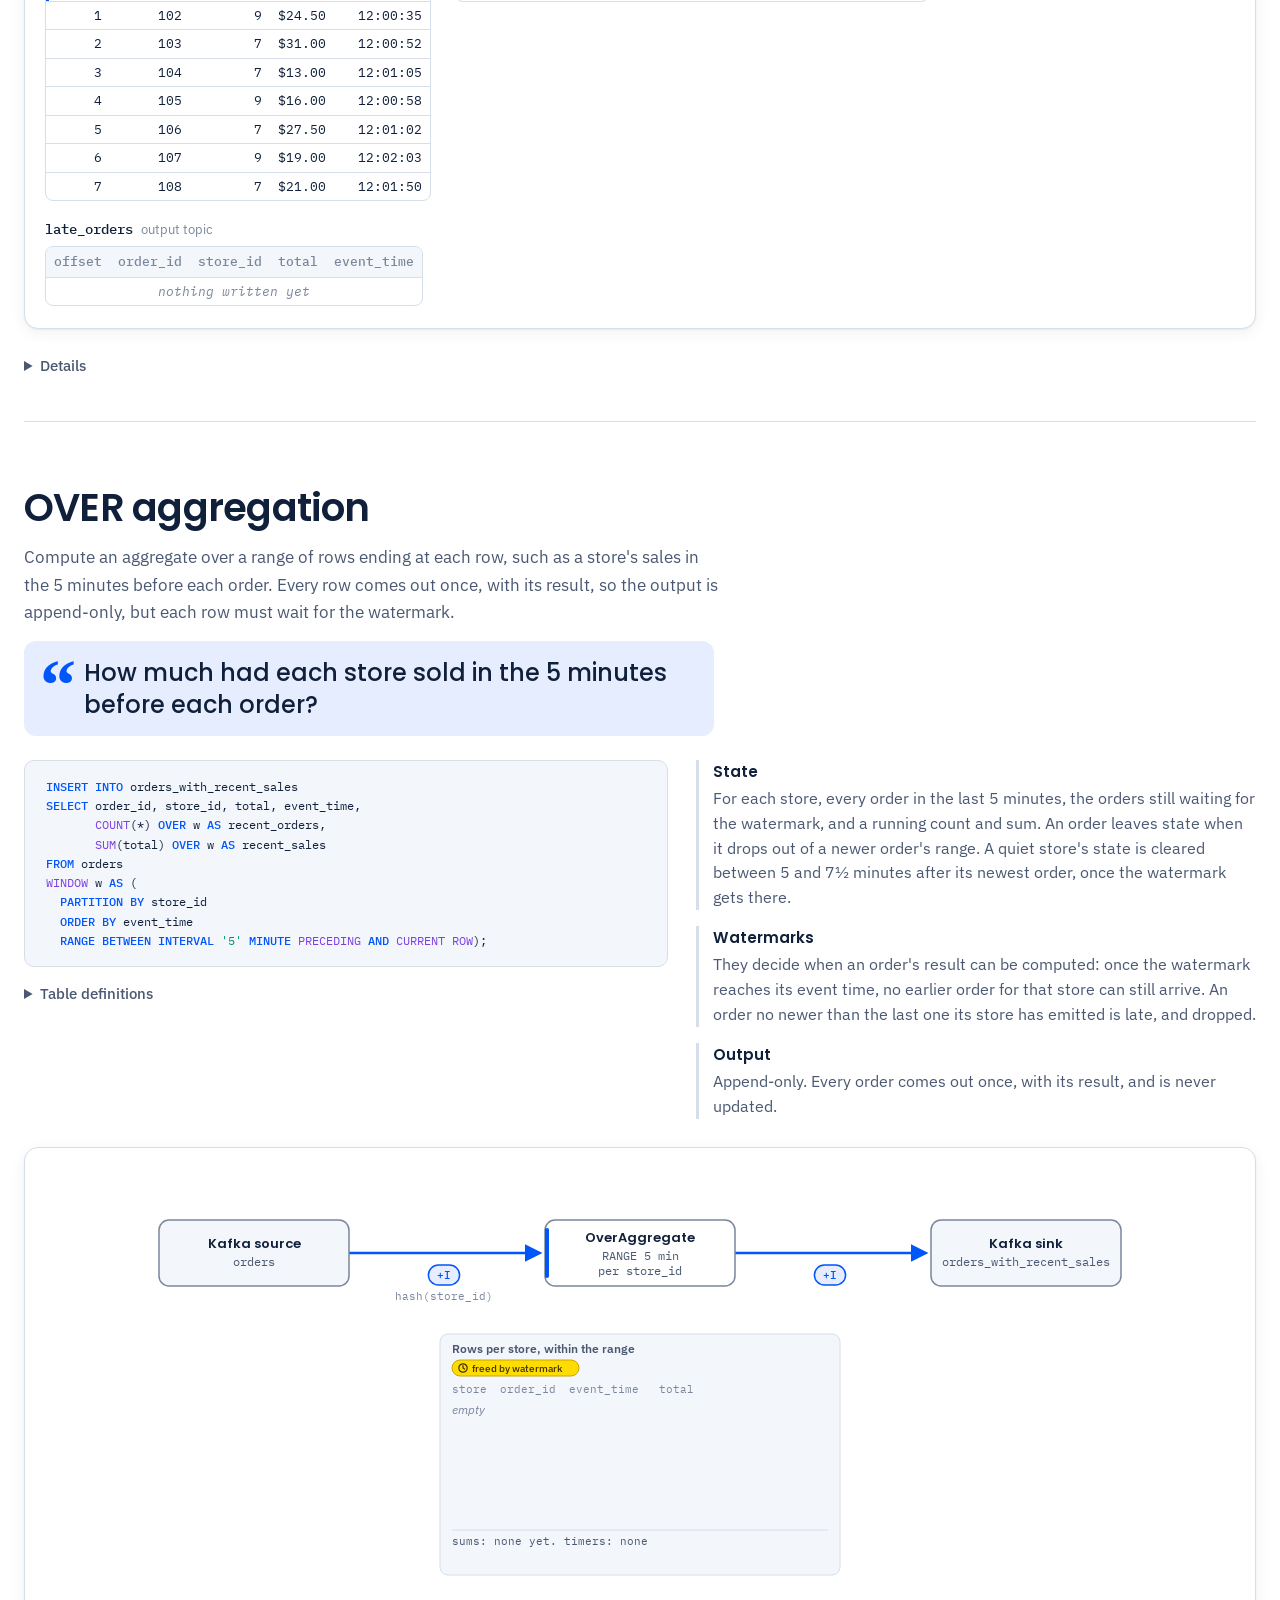
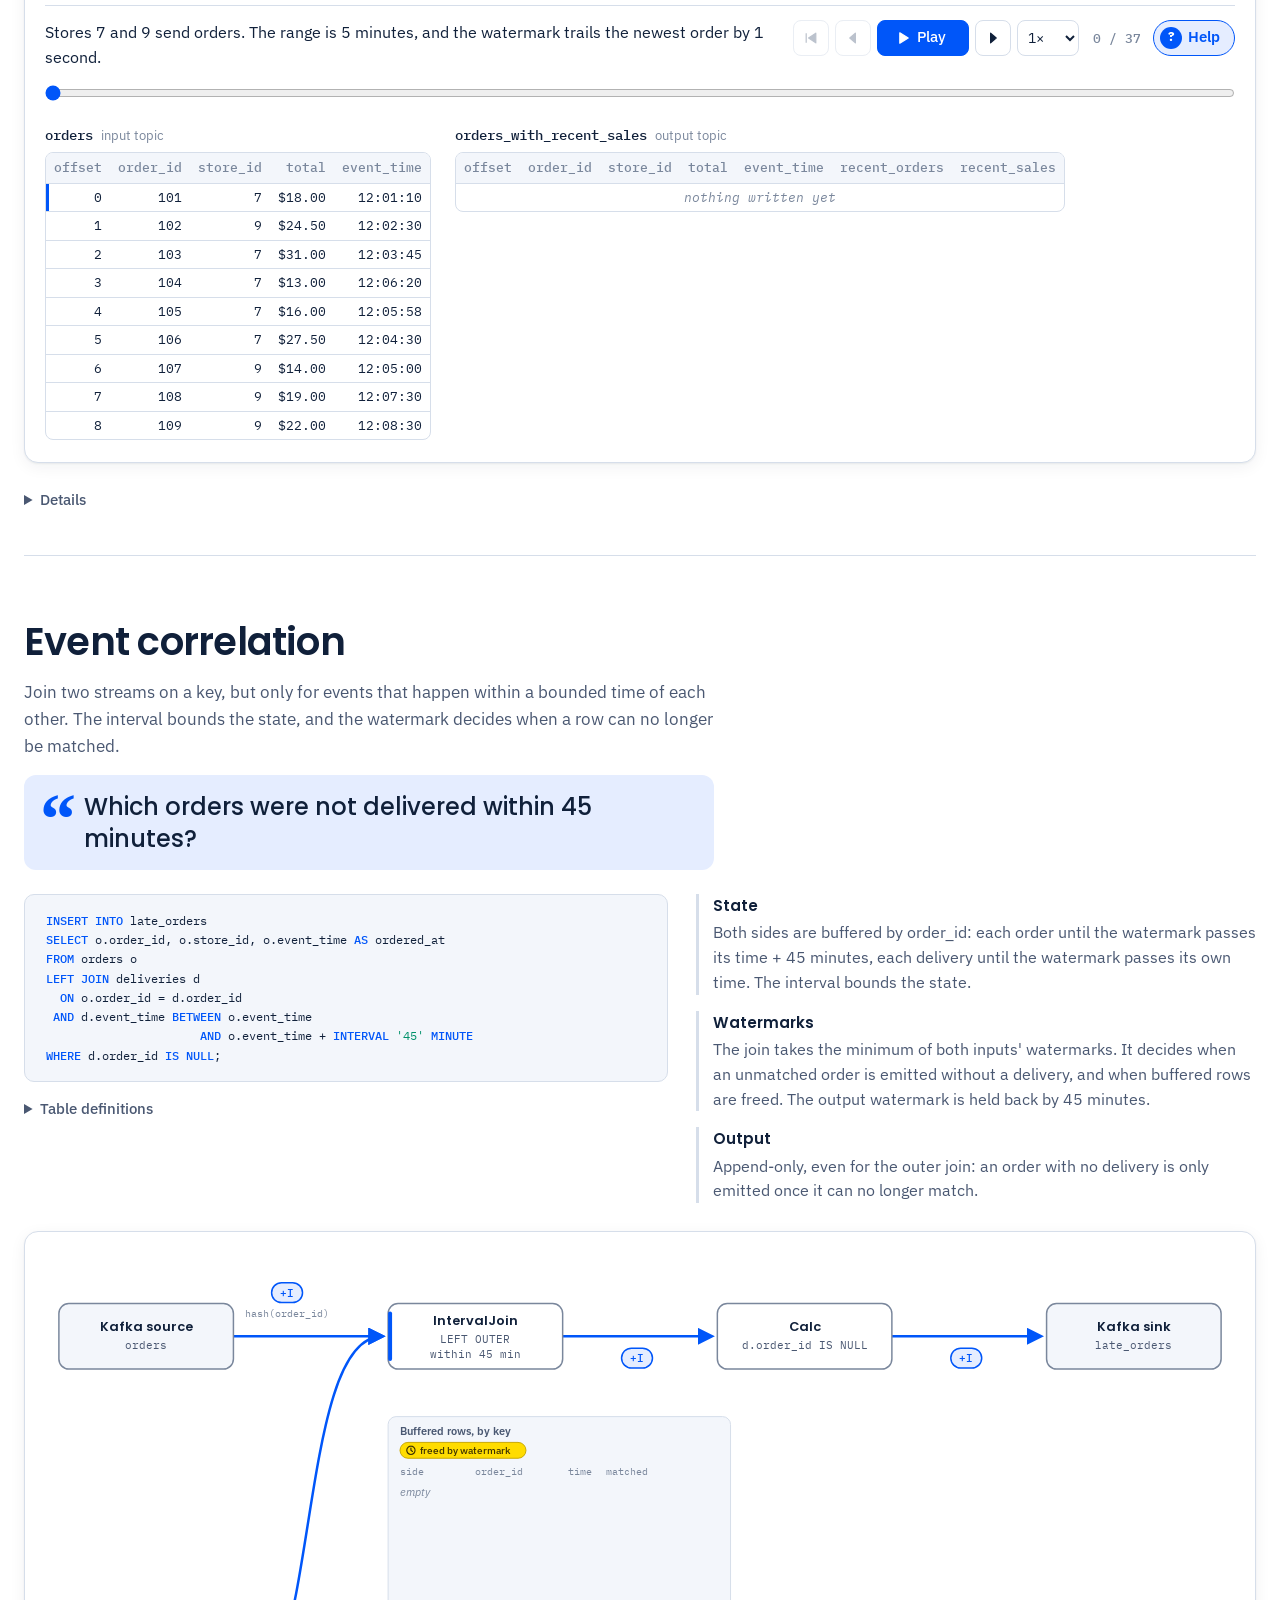
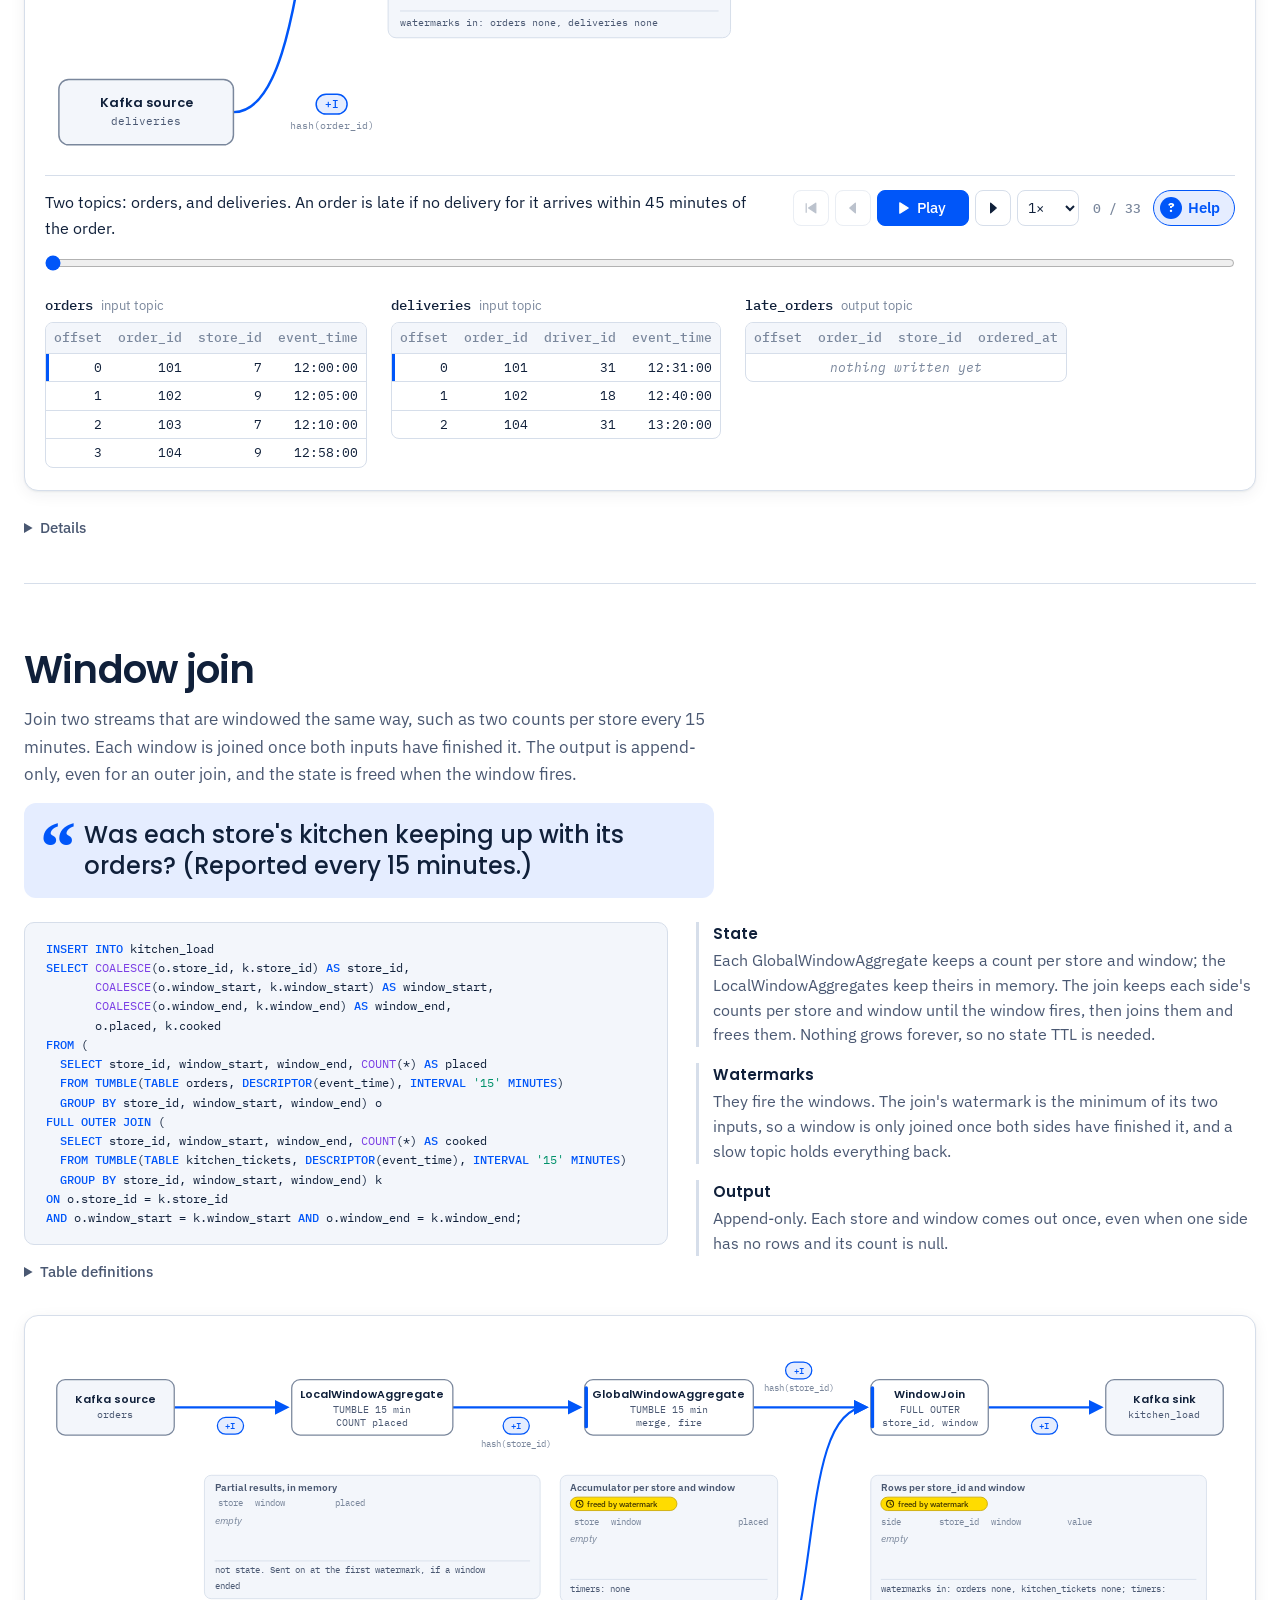
==== commit 34883bf1: "Introduce the primer as what the recipes assume you know Co-Authored-By: Claude Opus 5.5 <noreply@an" ====
--- a/index.html
+++ b/index.html
@@ -81,8 +81,7 @@
     <main id="main">
       <section class="primer" id="start" aria-labelledby="start-h">
         <h2 id="start-h">Before you start</h2>
-        <p>These recipes assume you know SQL well, and have some experience with Apache Kafka® and
-          stream processing.</p>
+        <p>Here's what these recipes assume you know about SQL, Apache Kafka®, and stream processing.</p>
 
         <dl class="legend">
           <div>
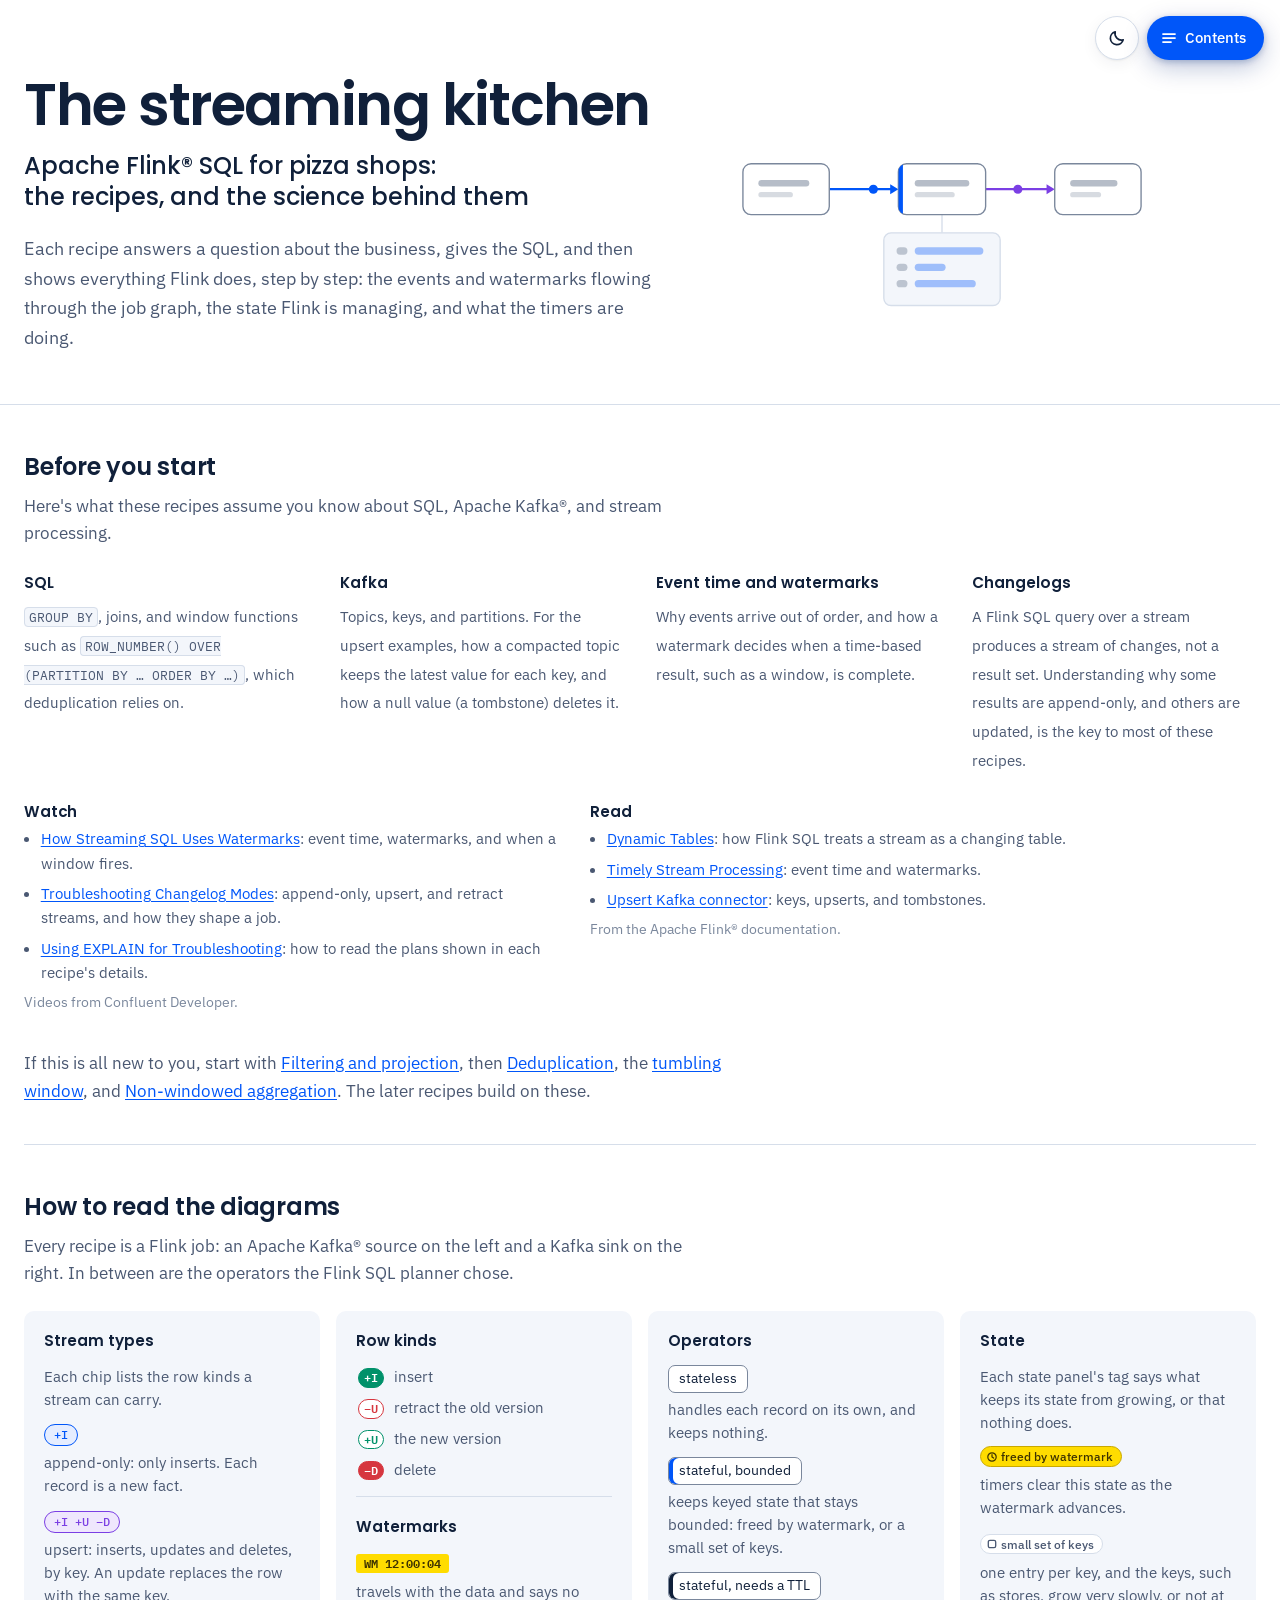
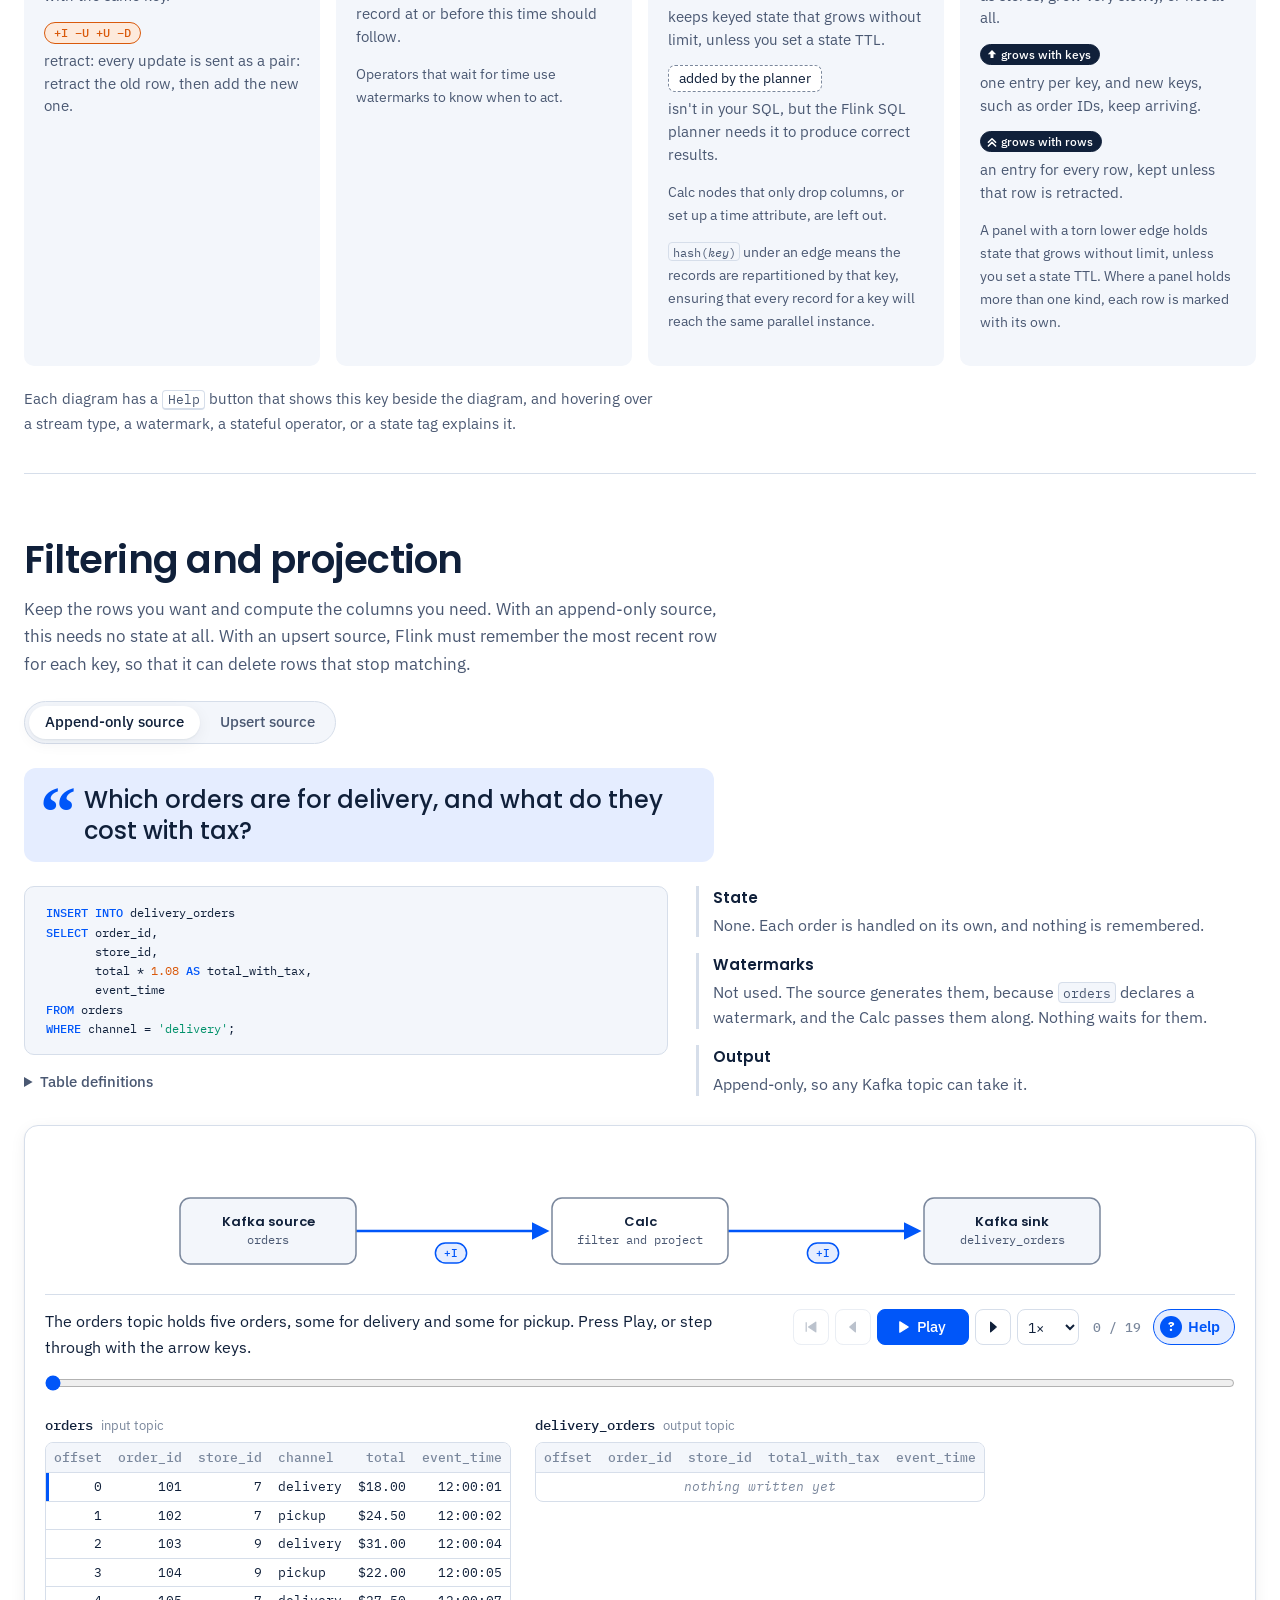
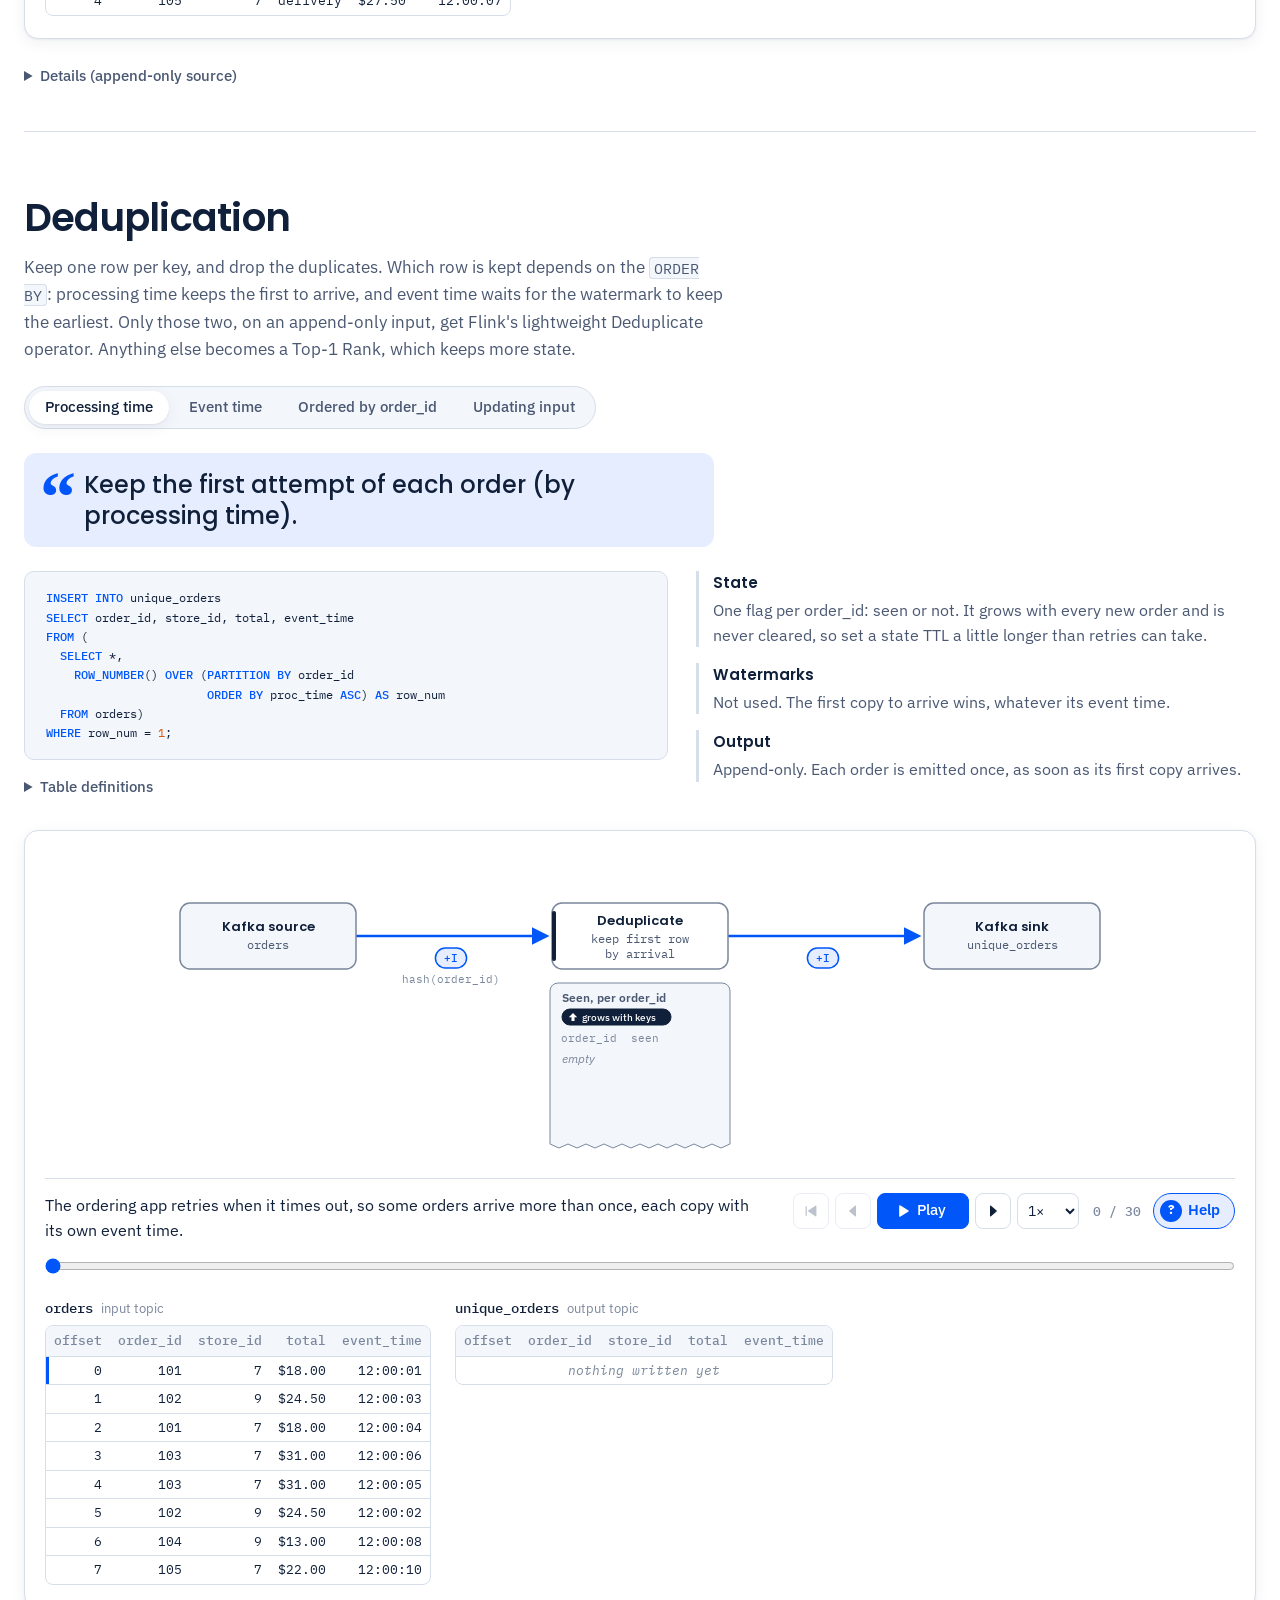
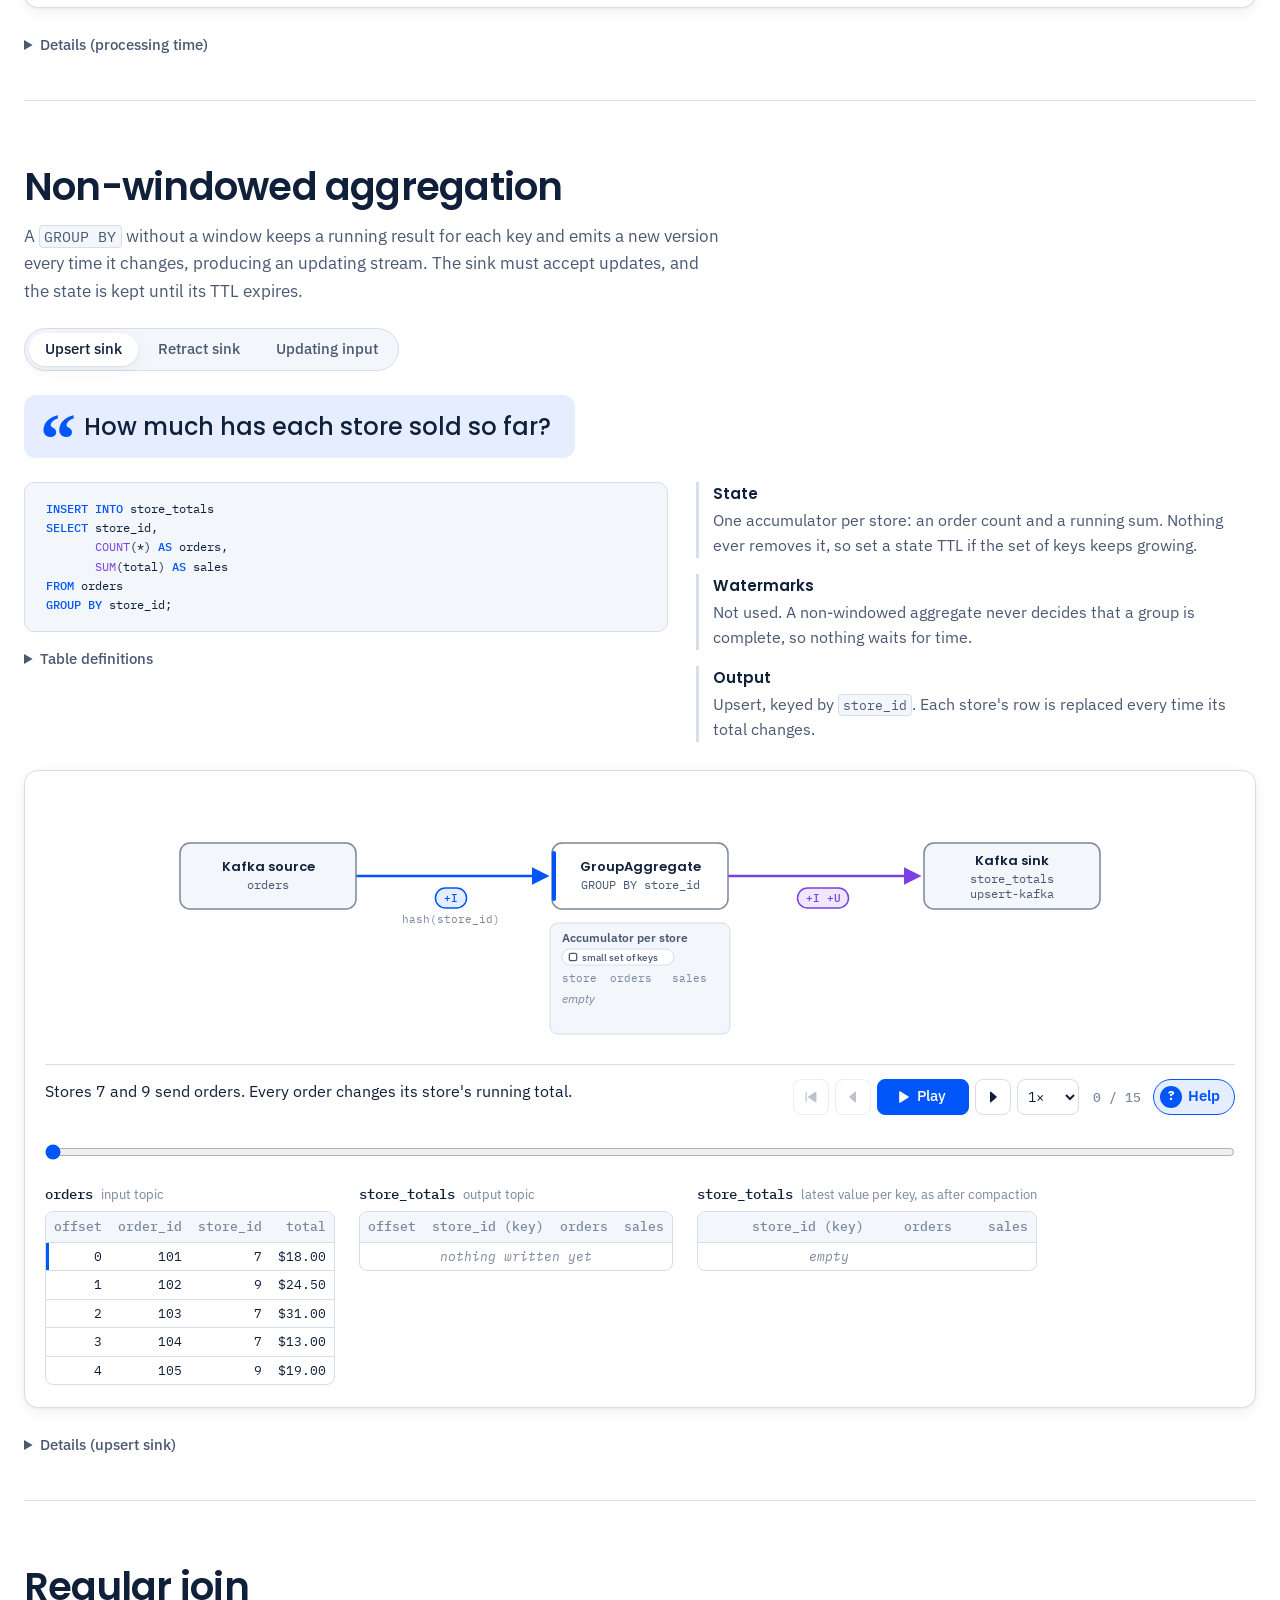
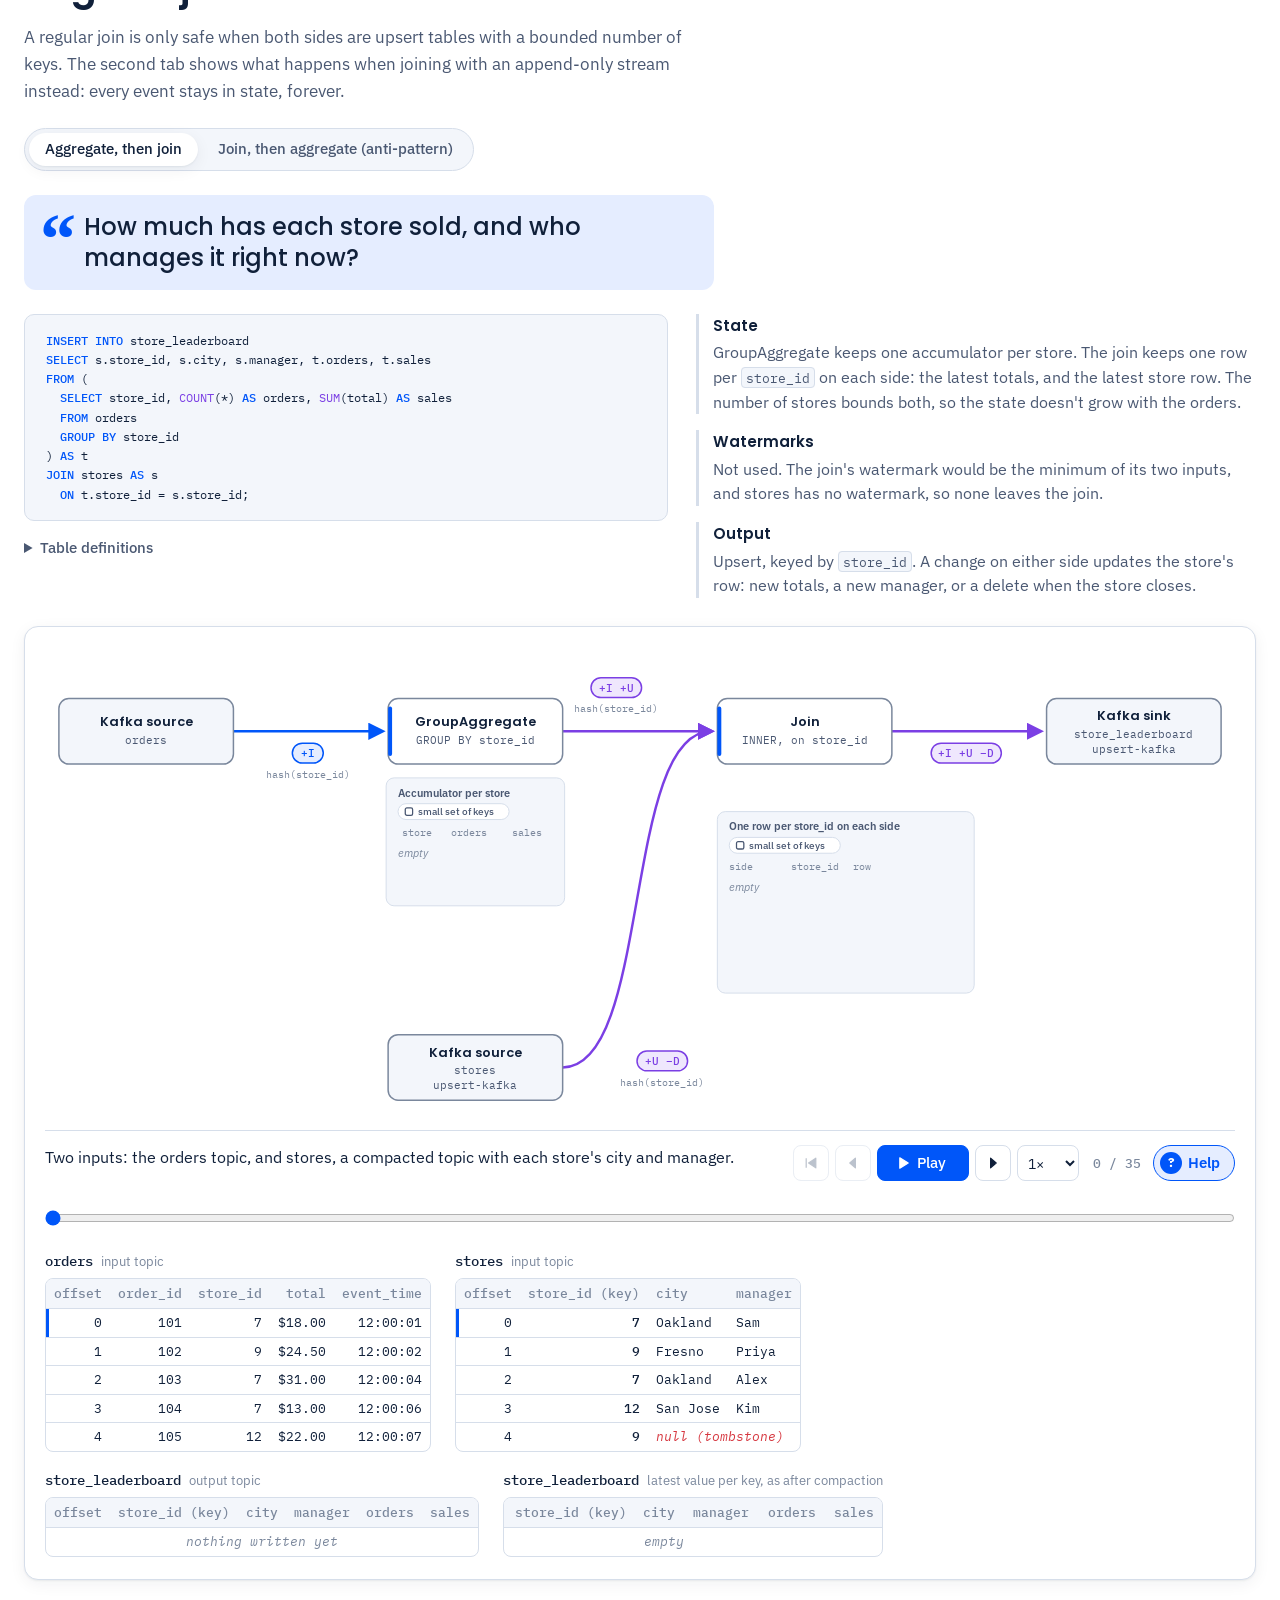
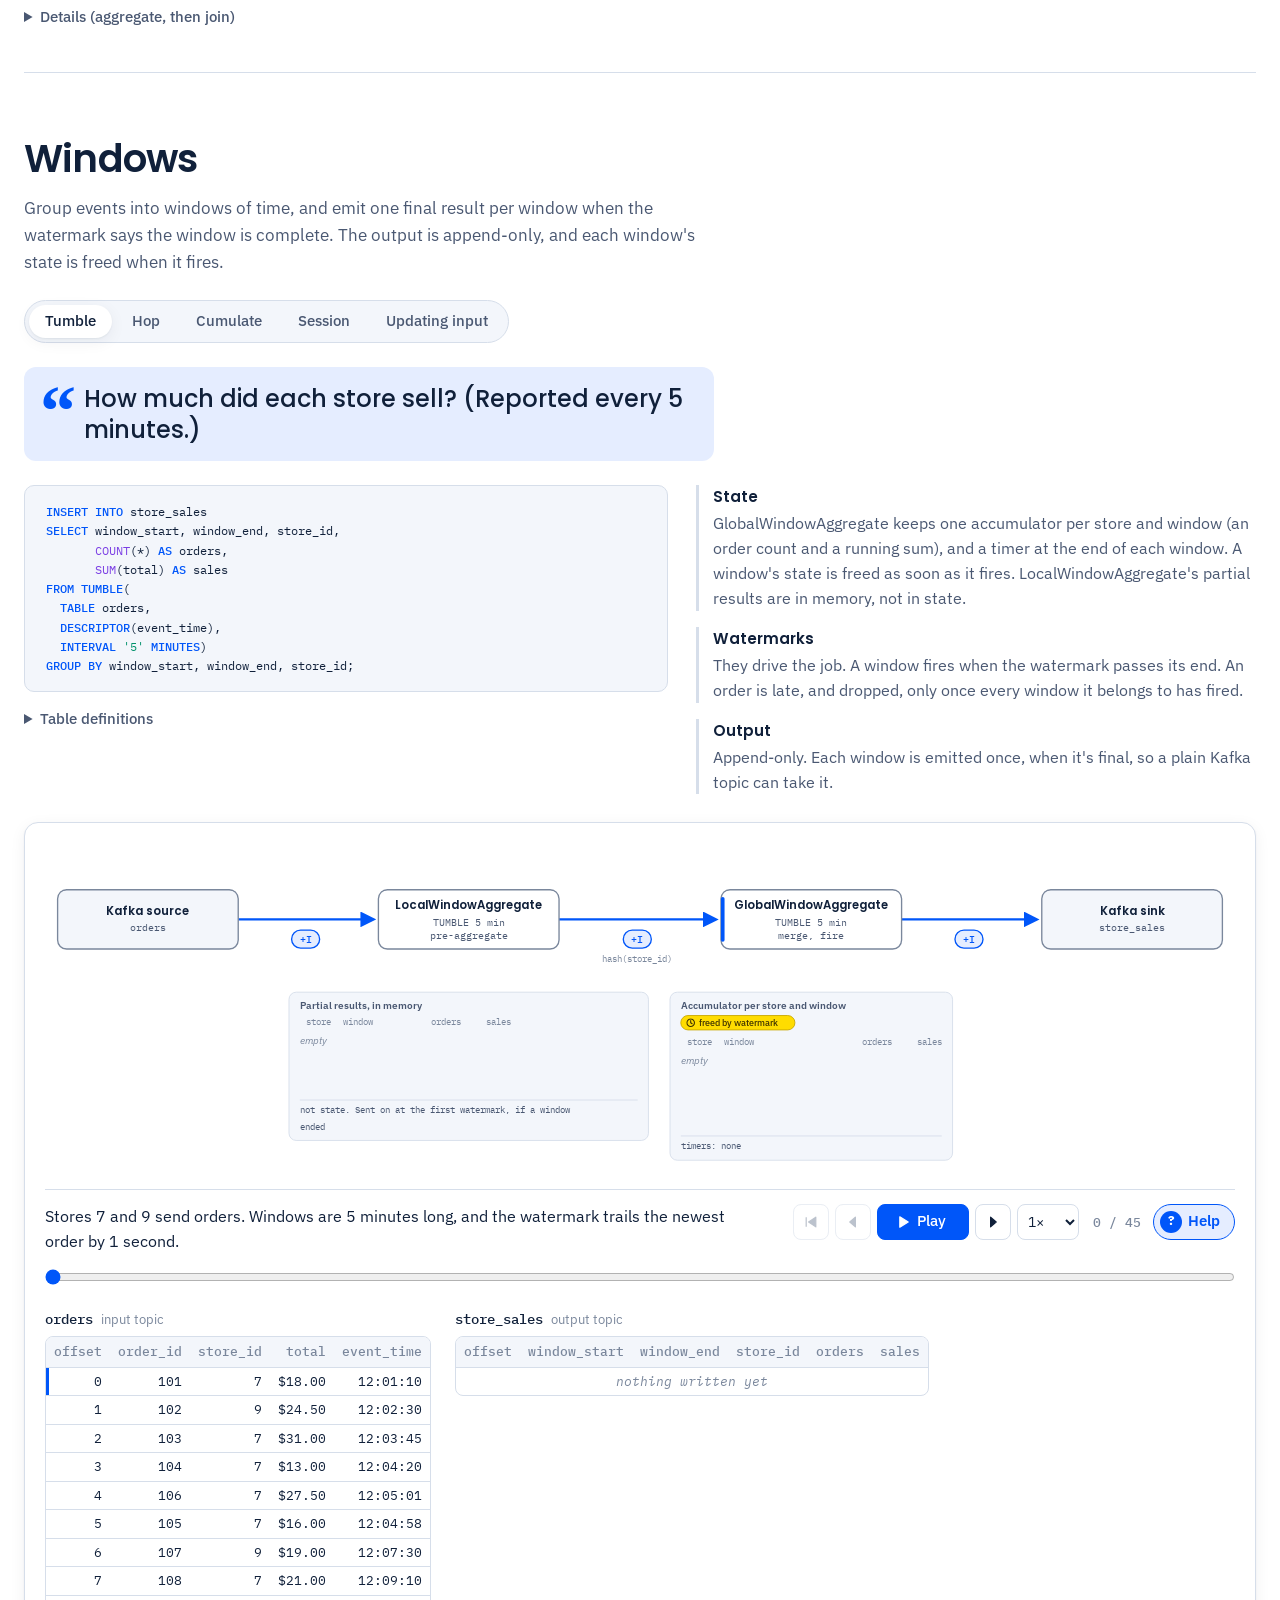
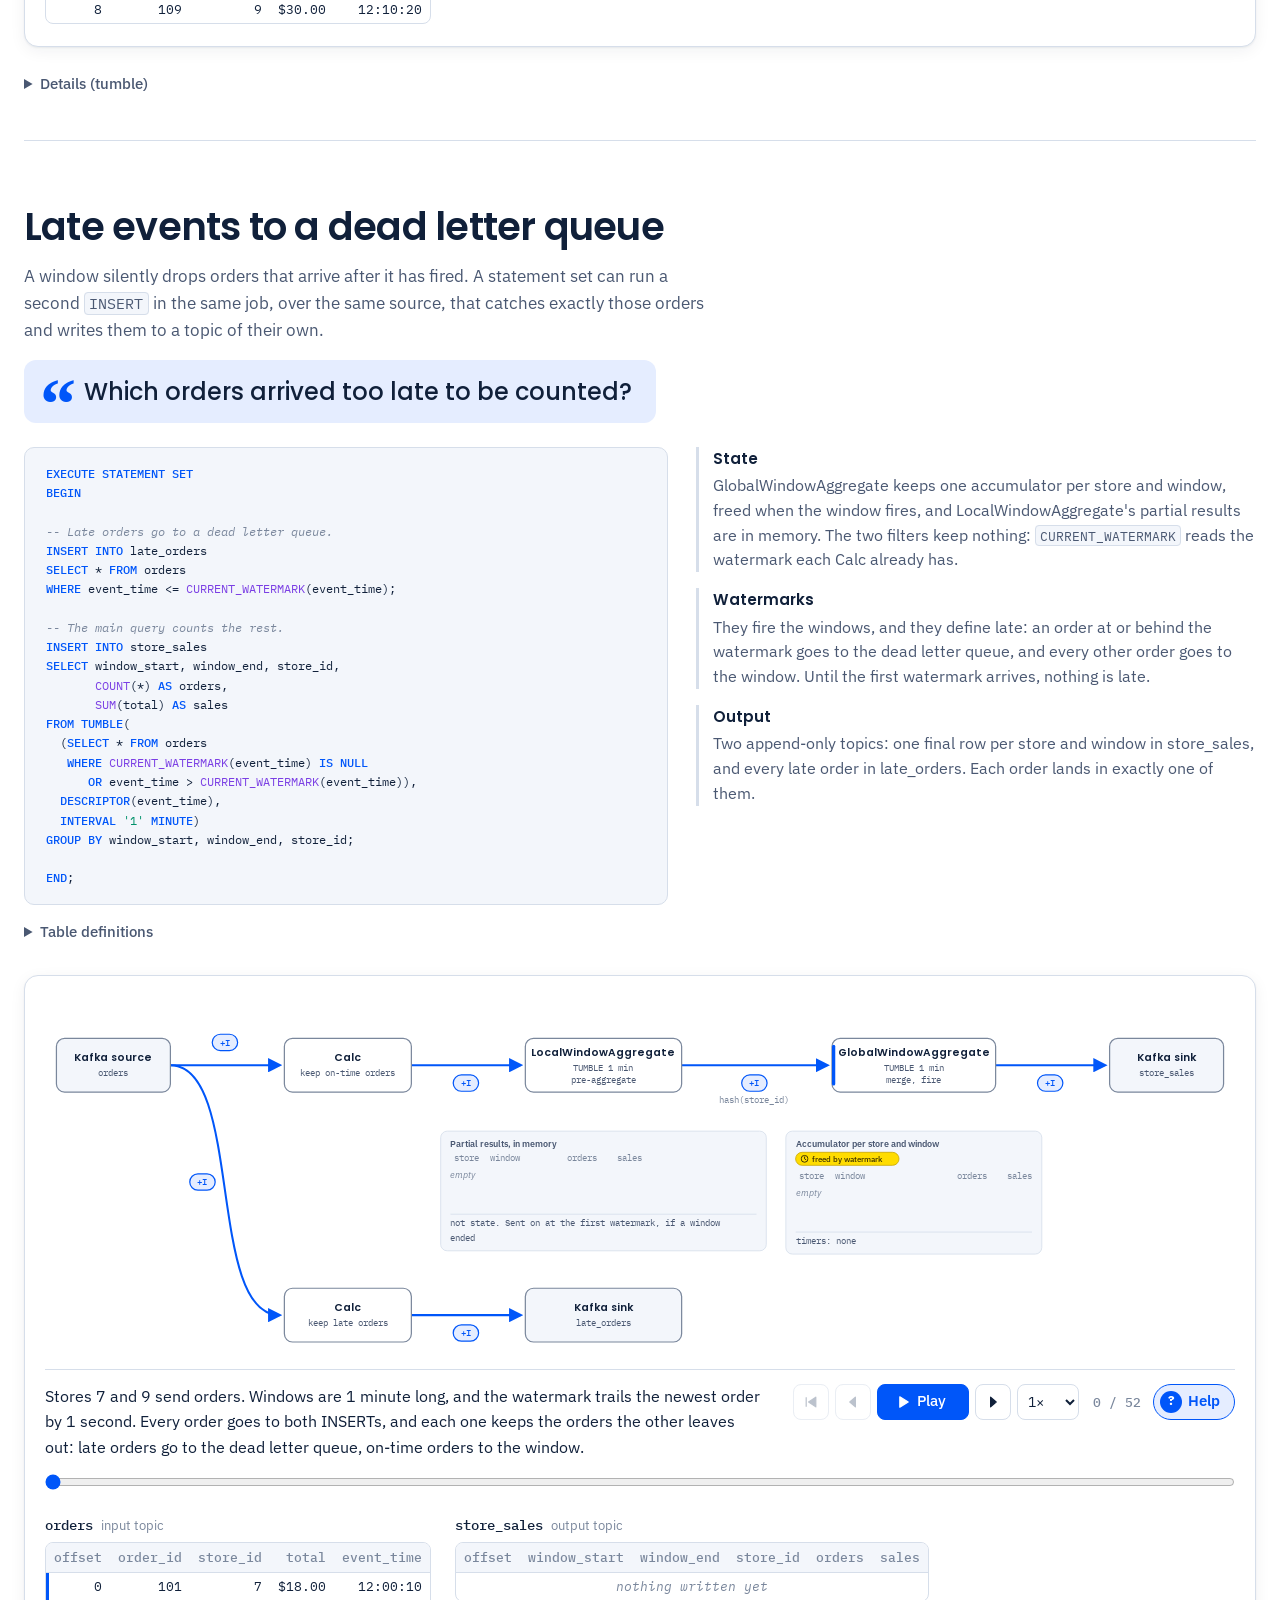
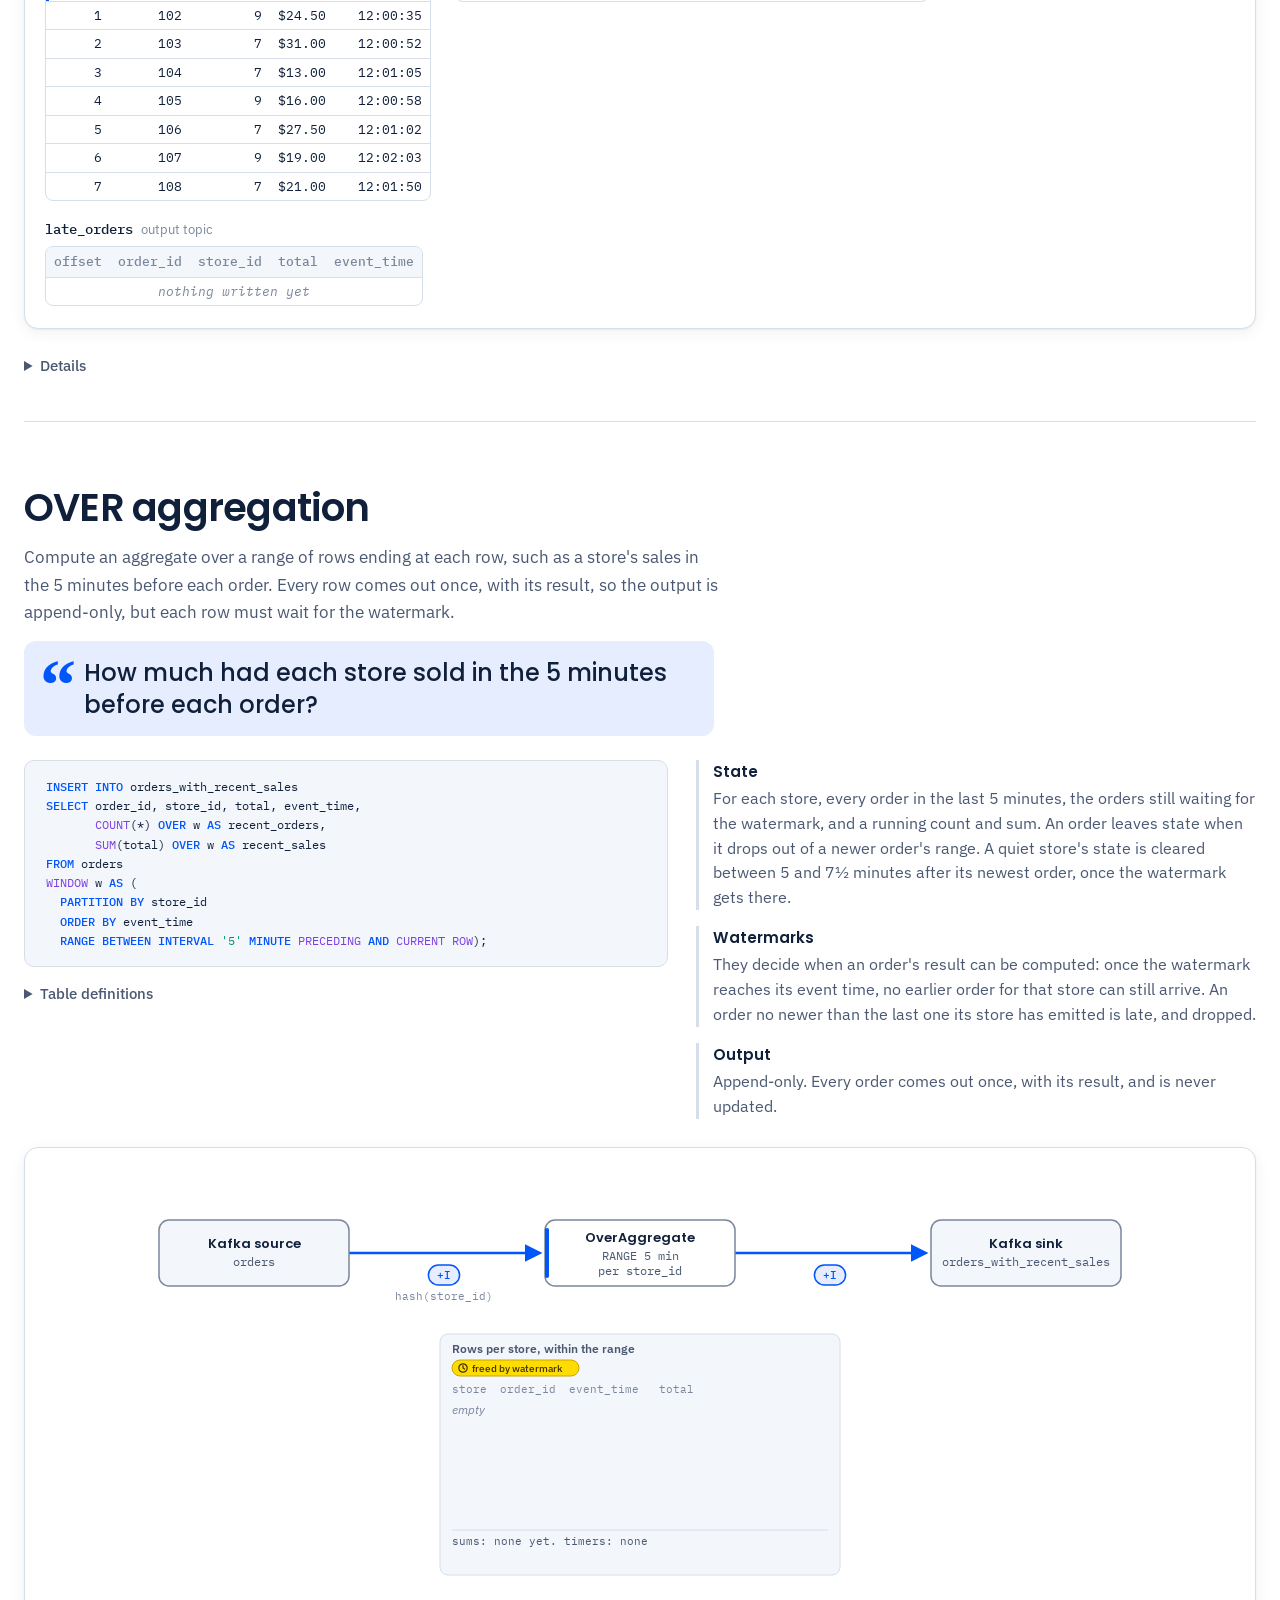
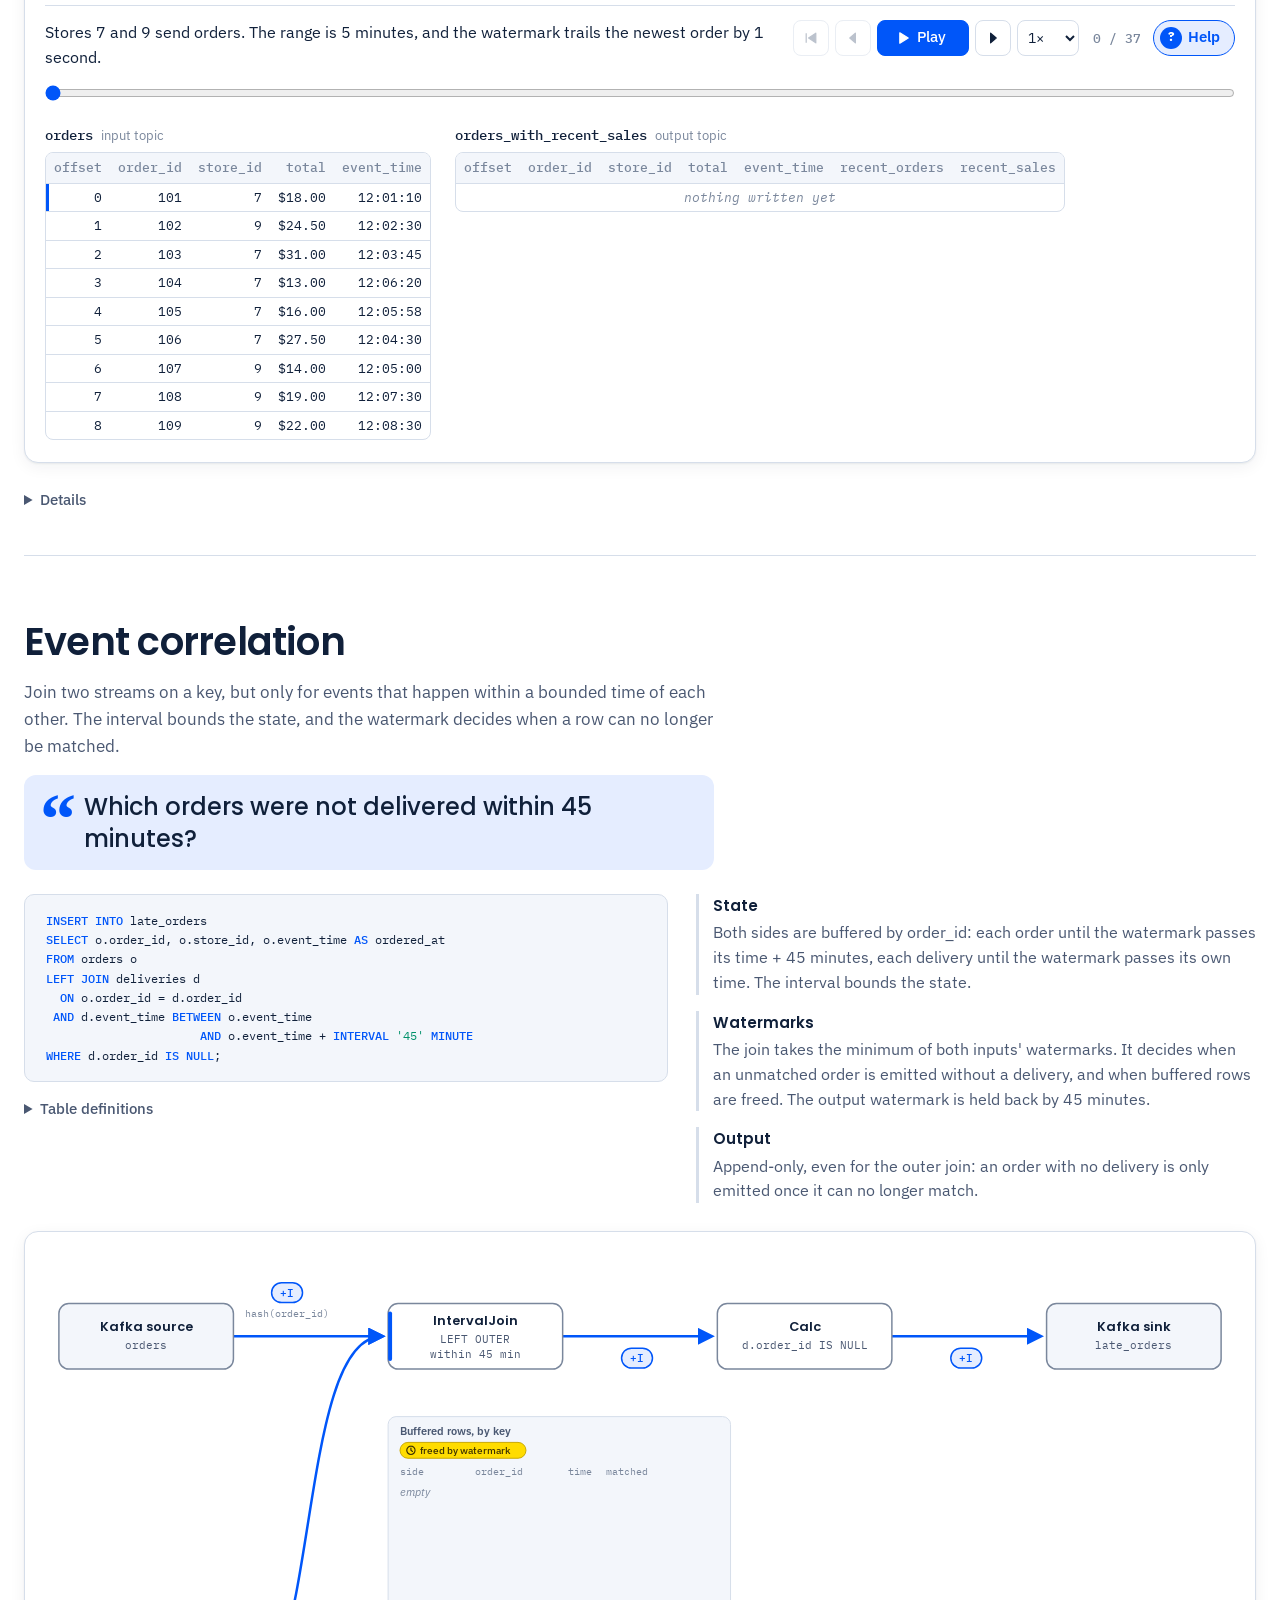
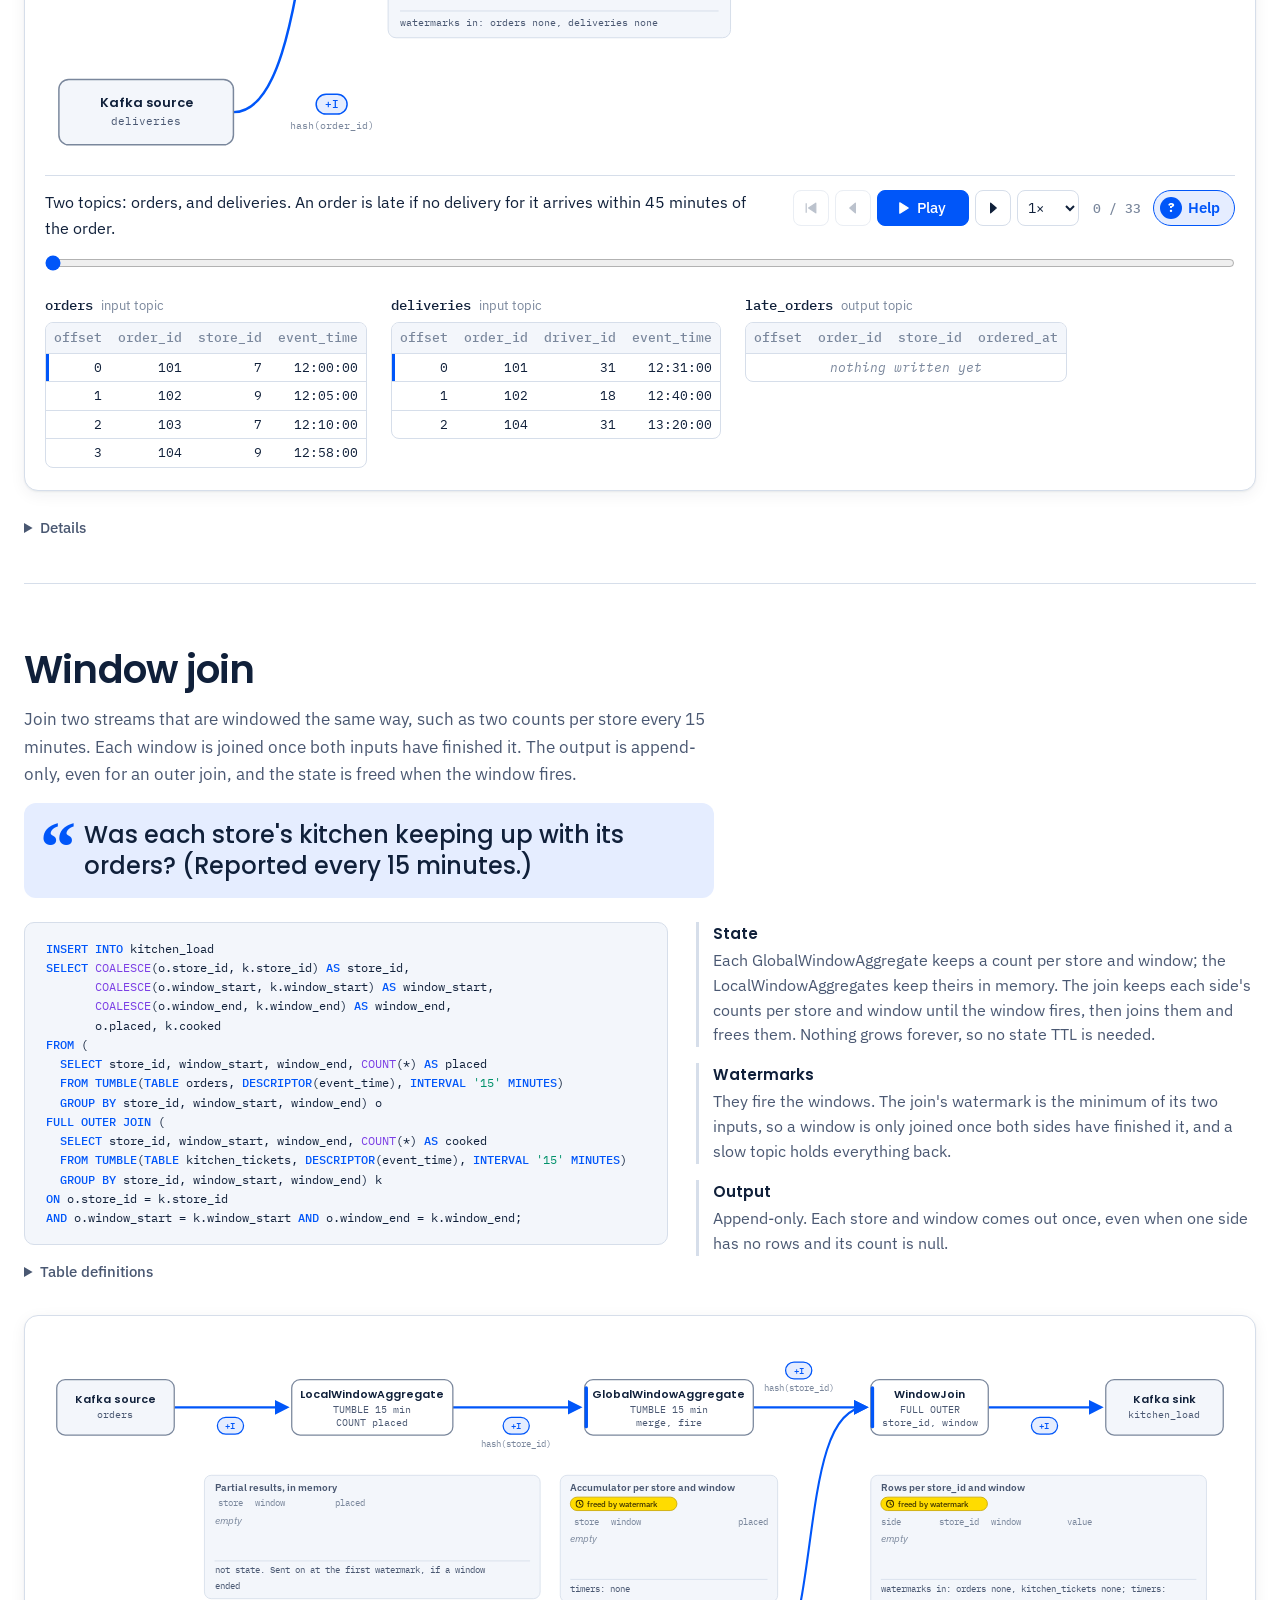
==== commit bc2e9b36: "Tighten the stream types and operators notes in the diagram key The stream types card says what a ch" ====
--- a/index.html
+++ b/index.html
@@ -148,7 +148,7 @@
           <div>
             <dt>Stream types</dt>
             <dd>
-              <p>Each edge's chip lists the row kinds it can carry, and its color gives the stream type.</p>
+              <p>Each chip lists the row kinds a stream can carry.</p>
               <ul class="key-items">
                 <li><span class="badge mode-append">+I</span> <span>append-only: only inserts. Each record is a new fact.</span></li>
                 <li><span class="badge mode-upsert">+I +U −D</span> <span>upsert: inserts, updates and deletes, by key. An update replaces the row with the same key.</span></li>
@@ -188,8 +188,9 @@
                   Flink SQL planner needs it to produce correct results.</span></li>
               </ul>
               <p class="legend-note">Calc nodes that only drop columns, or set up a time attribute, are
-                left out. <code>hash(store_id)</code> under an edge means the records are repartitioned
-                by that key, so every record for a key reaches the same parallel instance.</p>
+                left out.</p>
+              <p class="legend-note"><code>hash(<var>key</var>)</code> under an edge means the records are repartitioned
+                by that key, ensuring that every record for a key will reach the same parallel instance.</p>
             </dd>
           </div>
           <div>
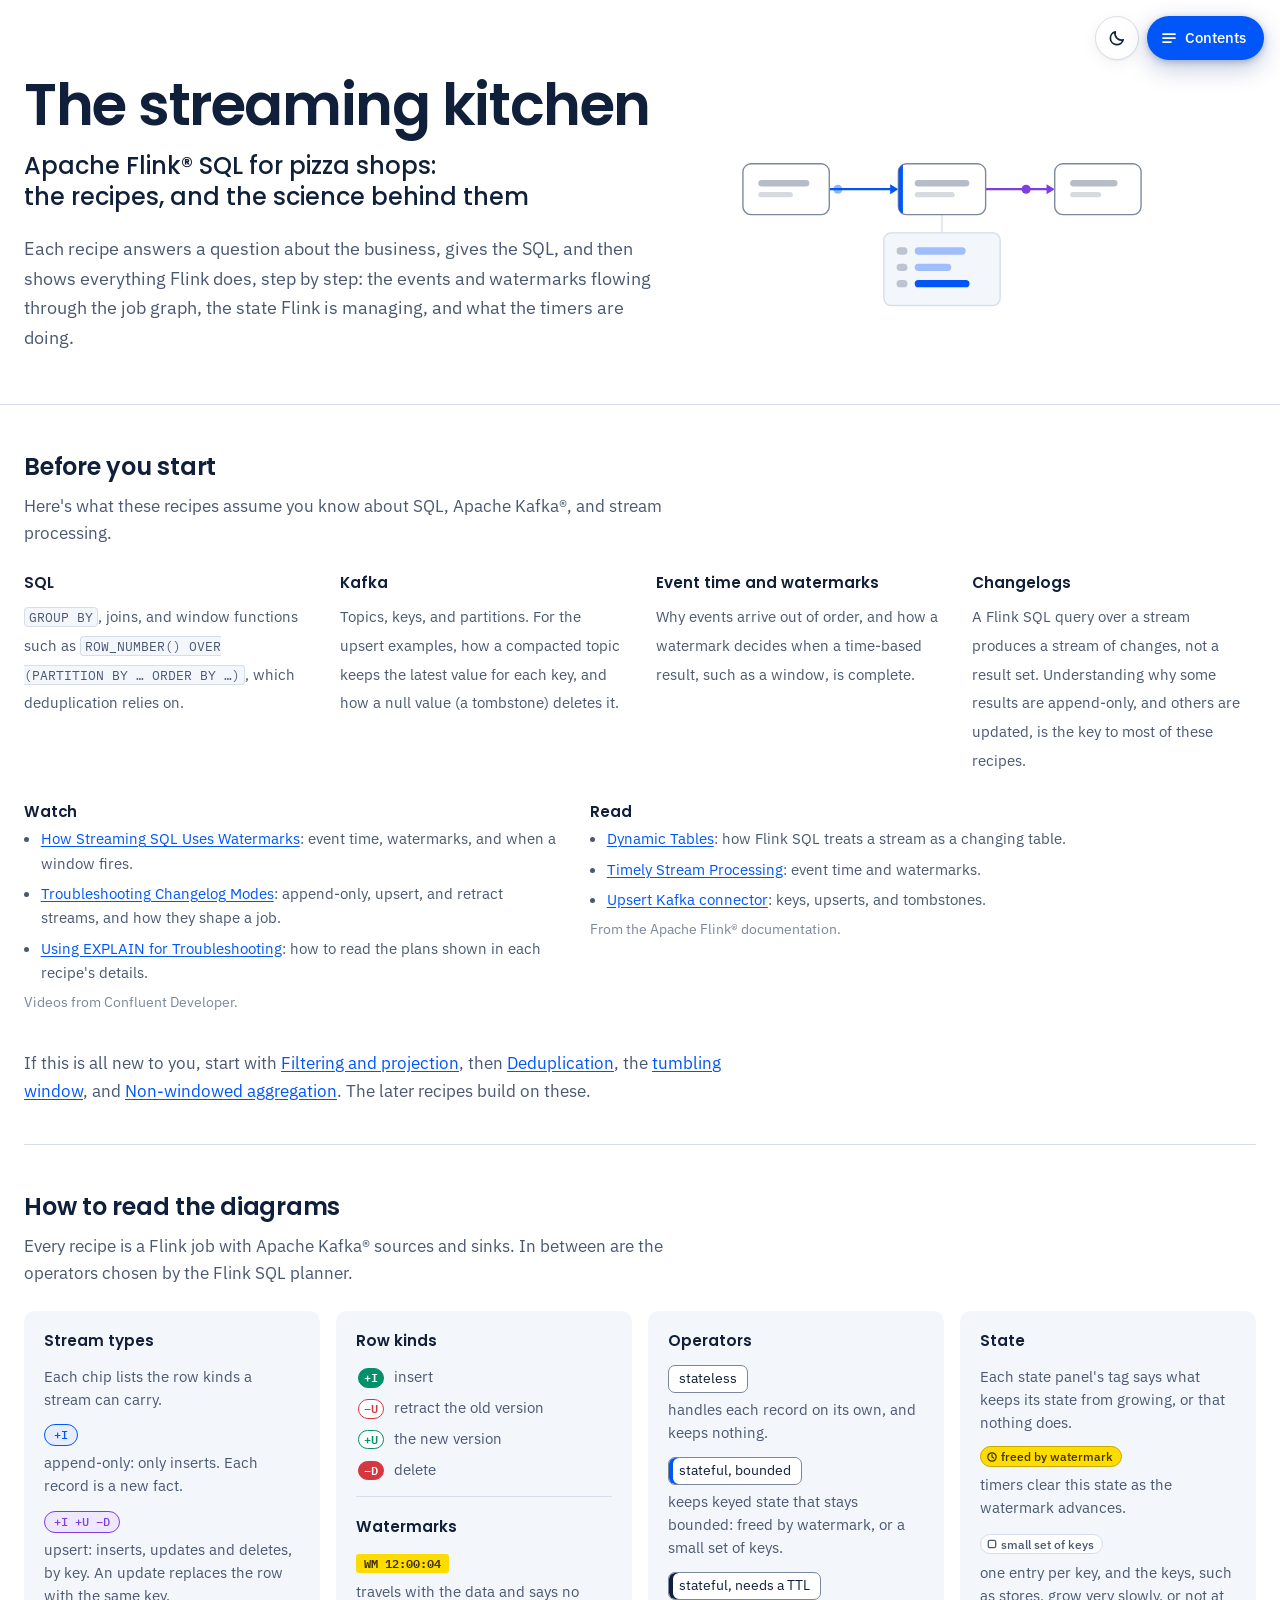
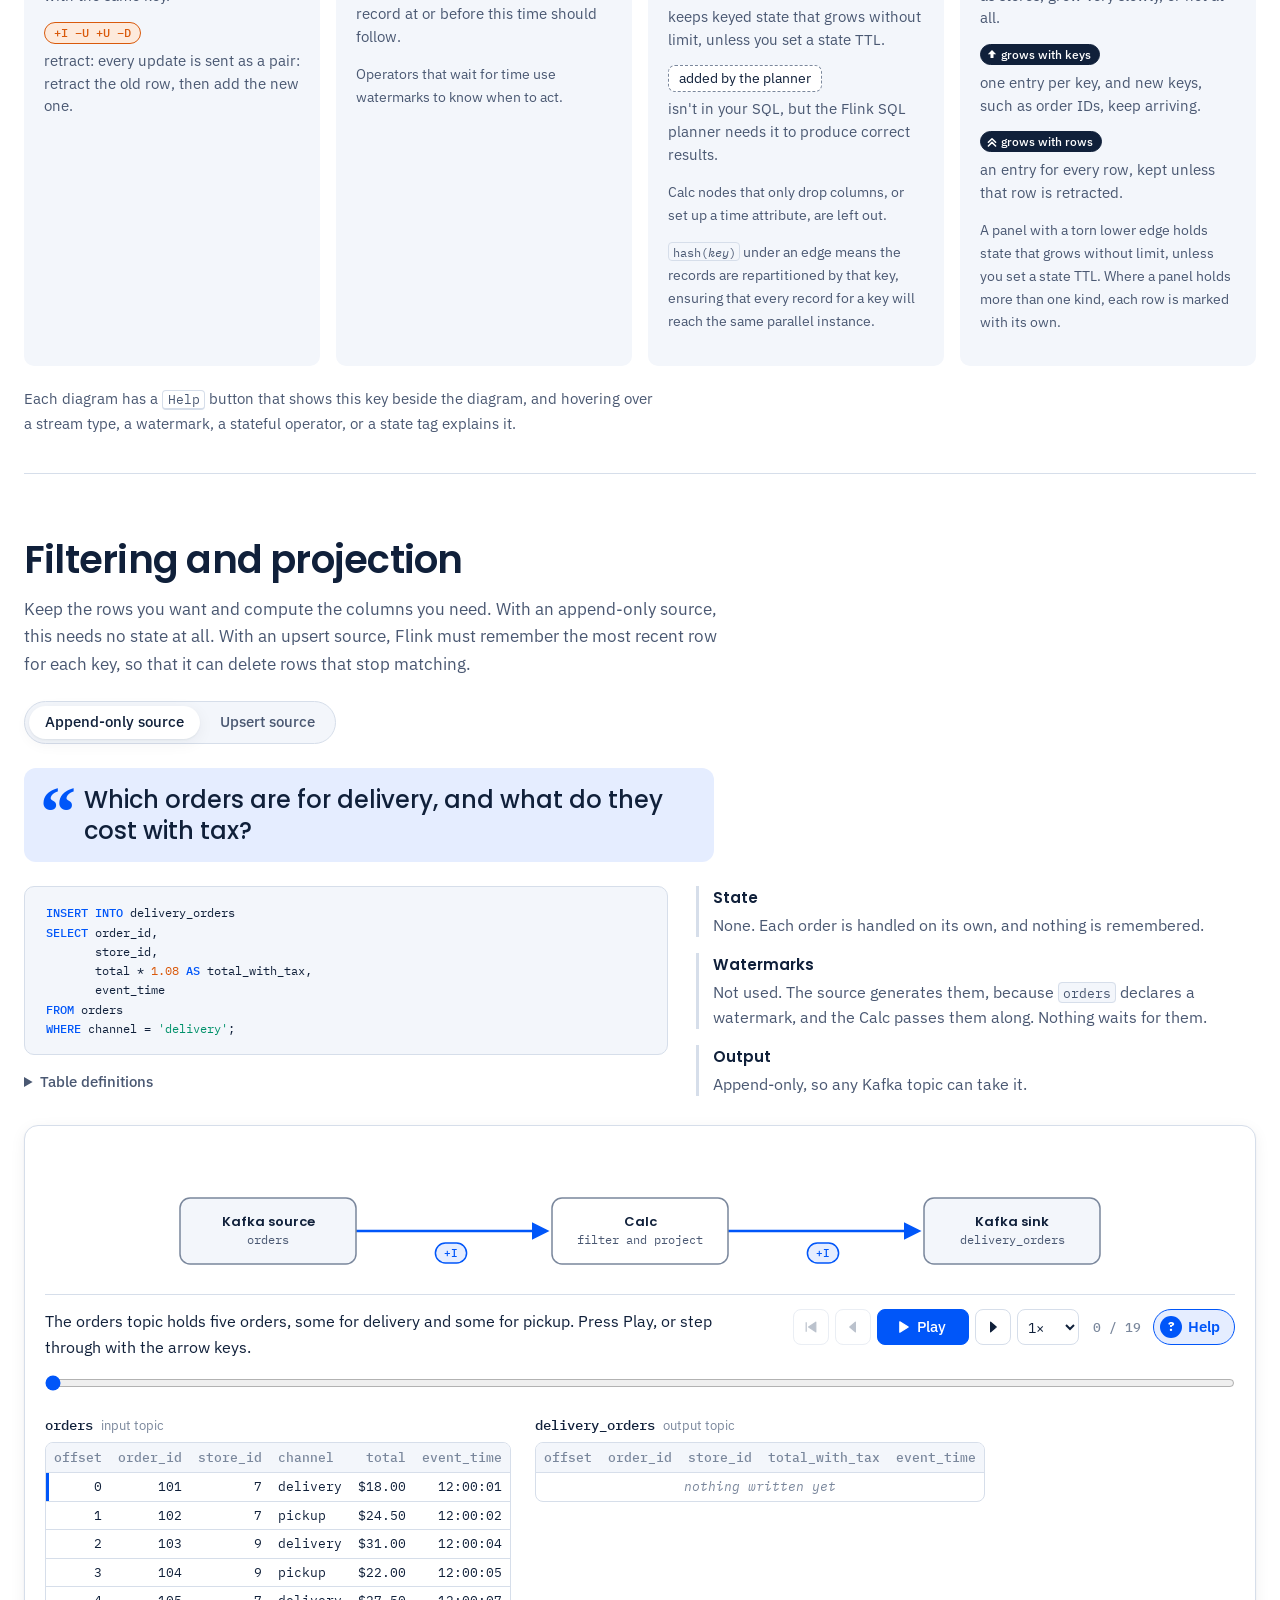
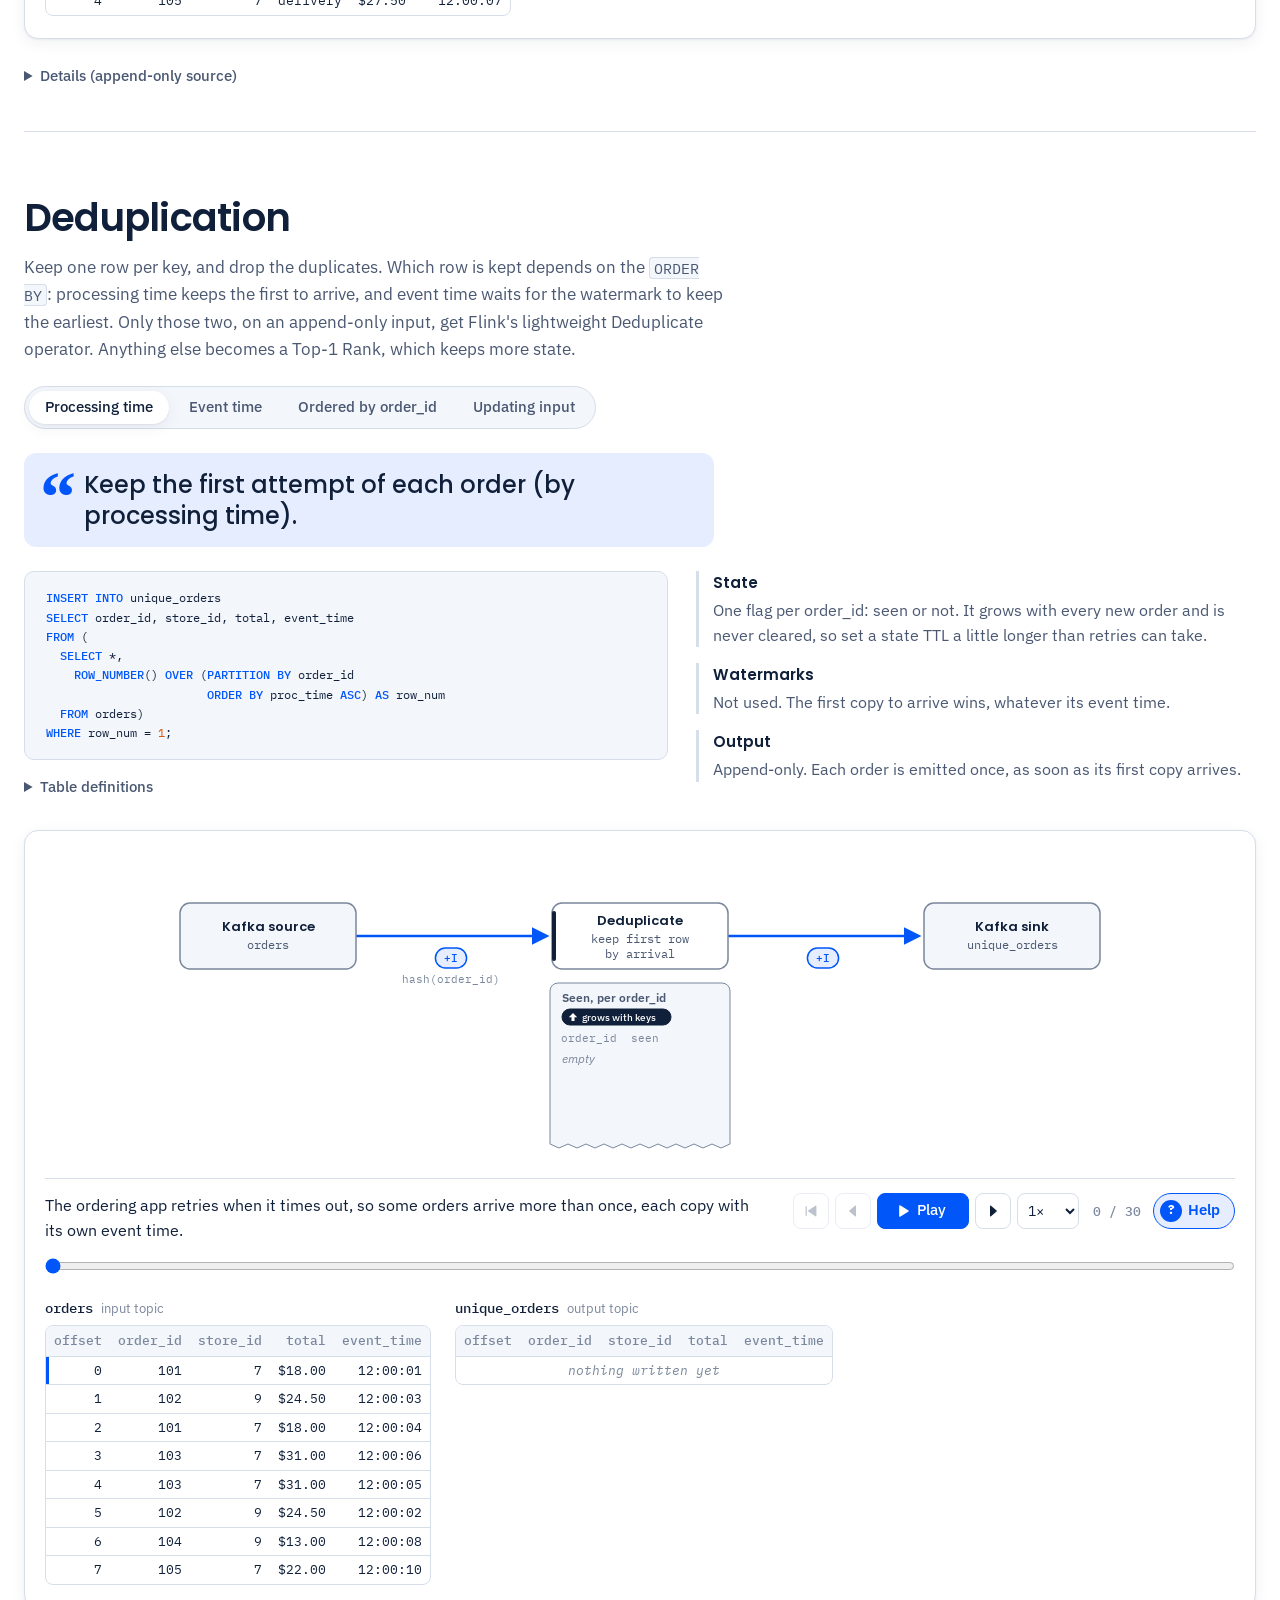
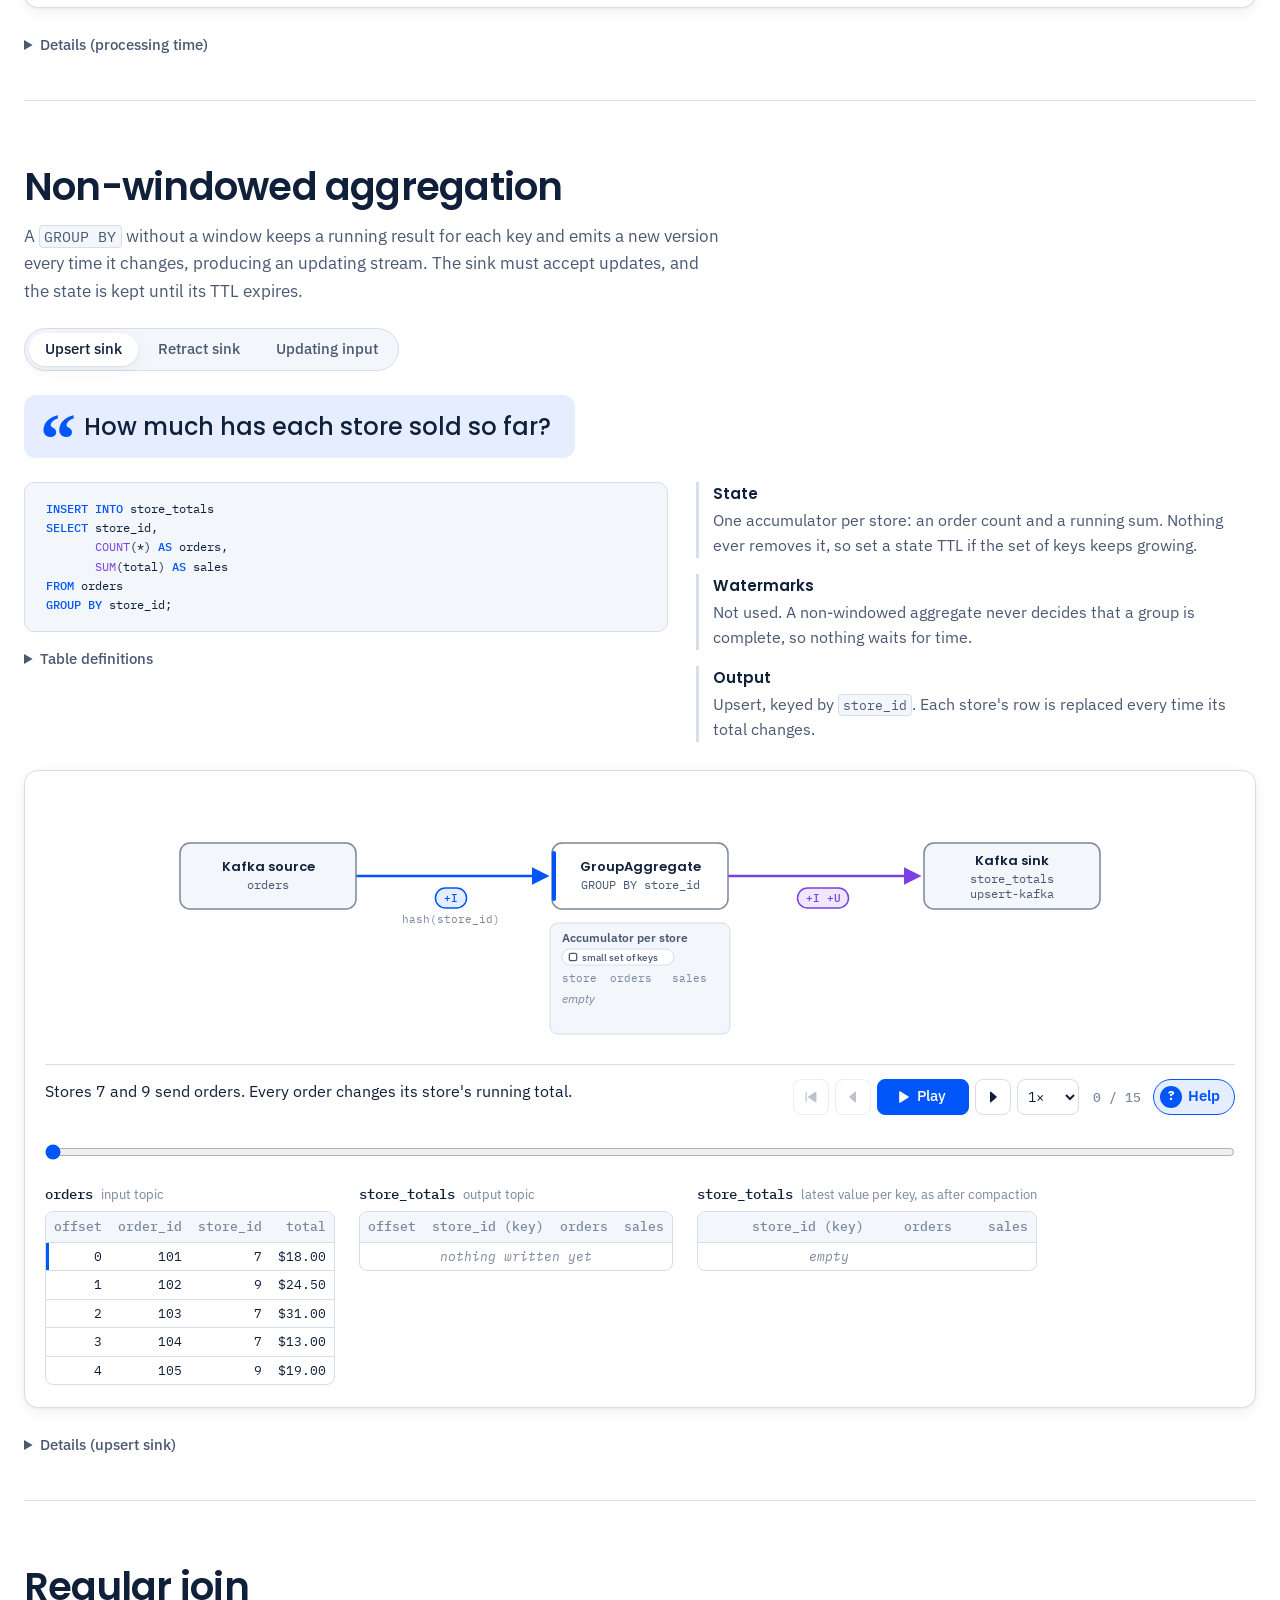
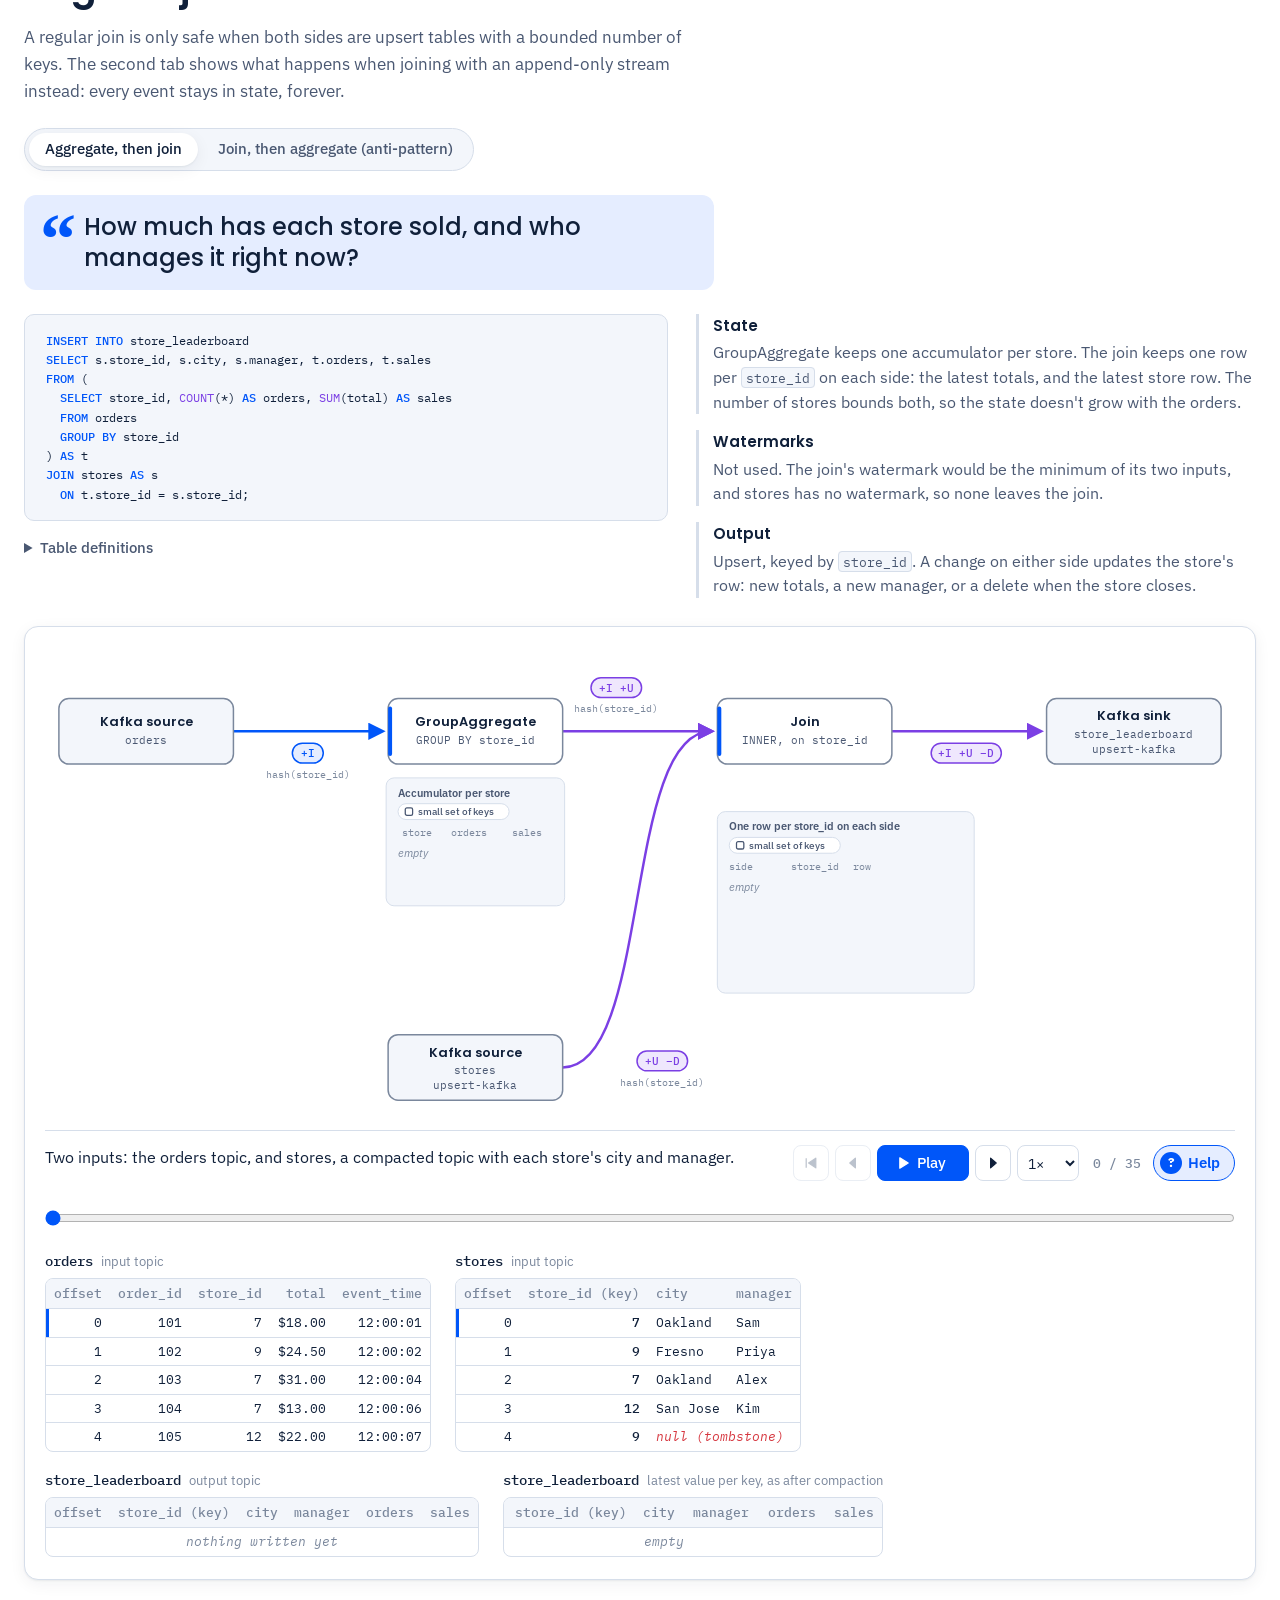
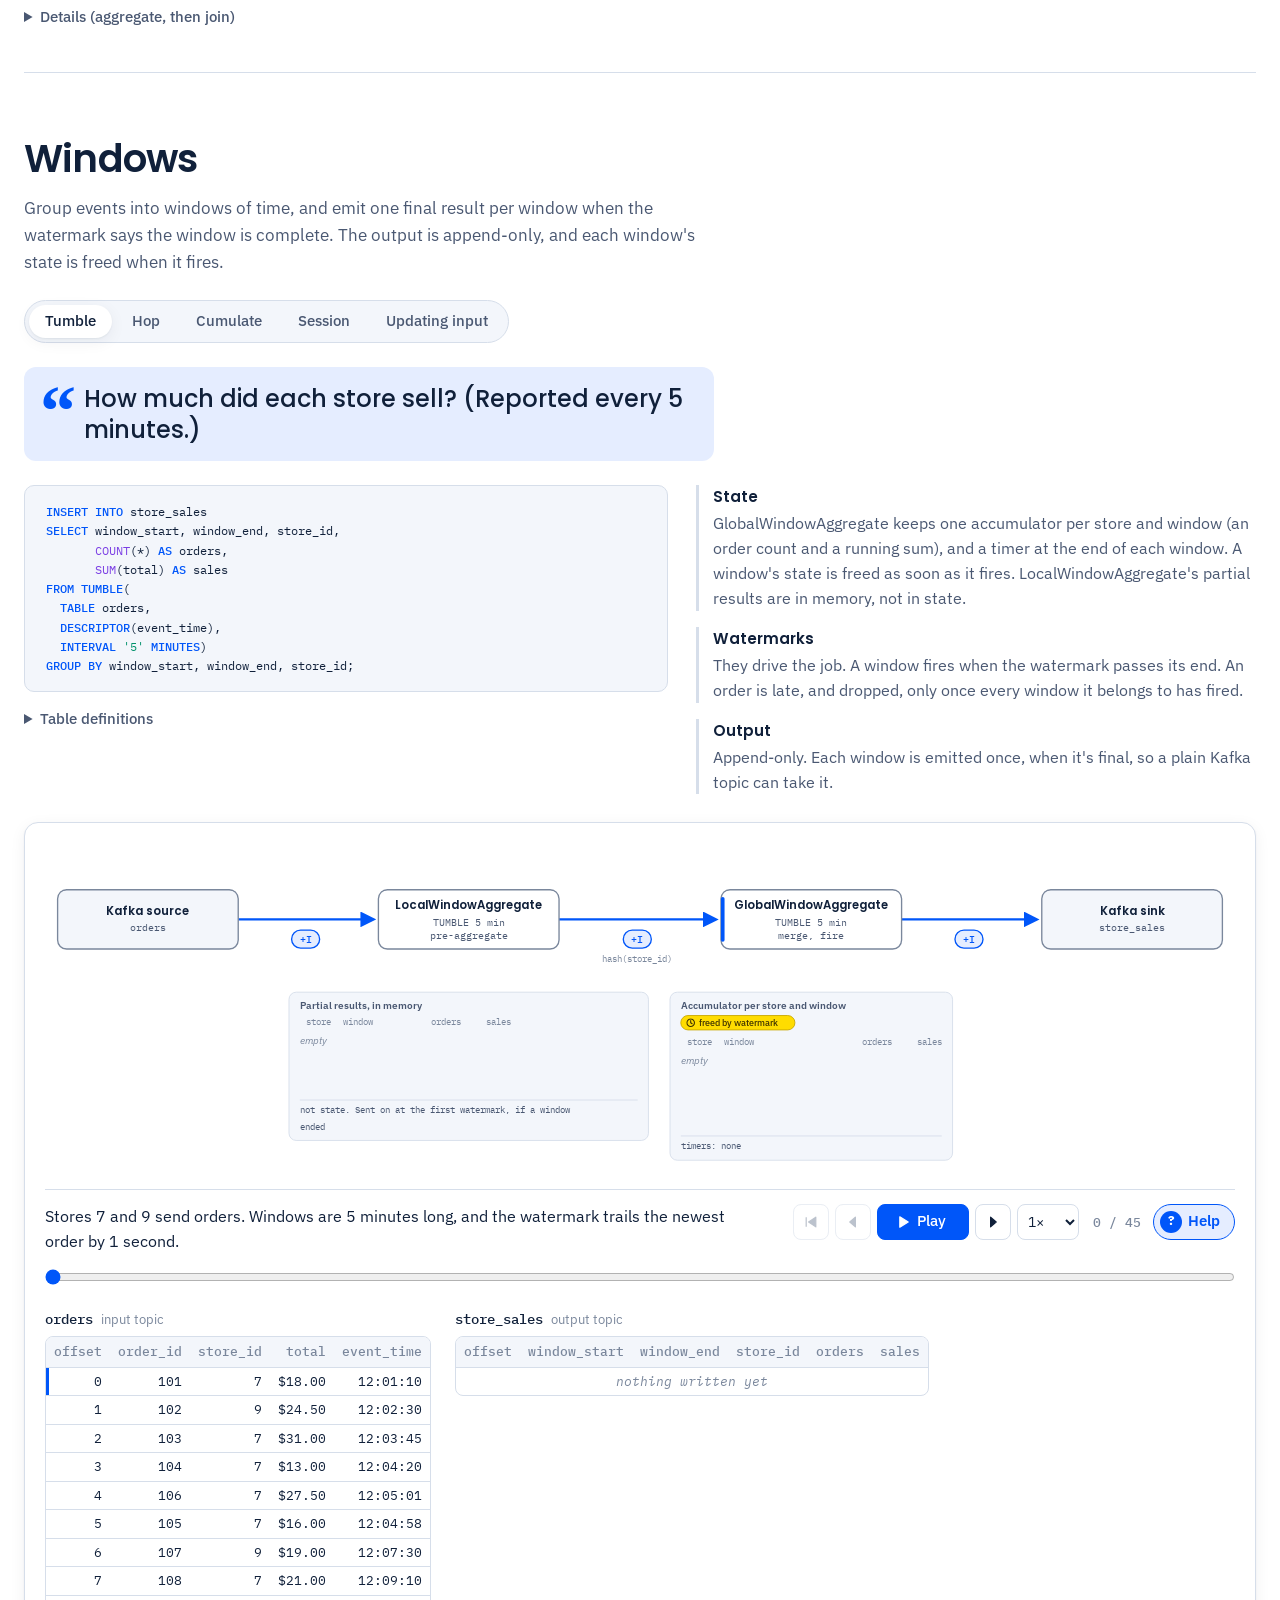
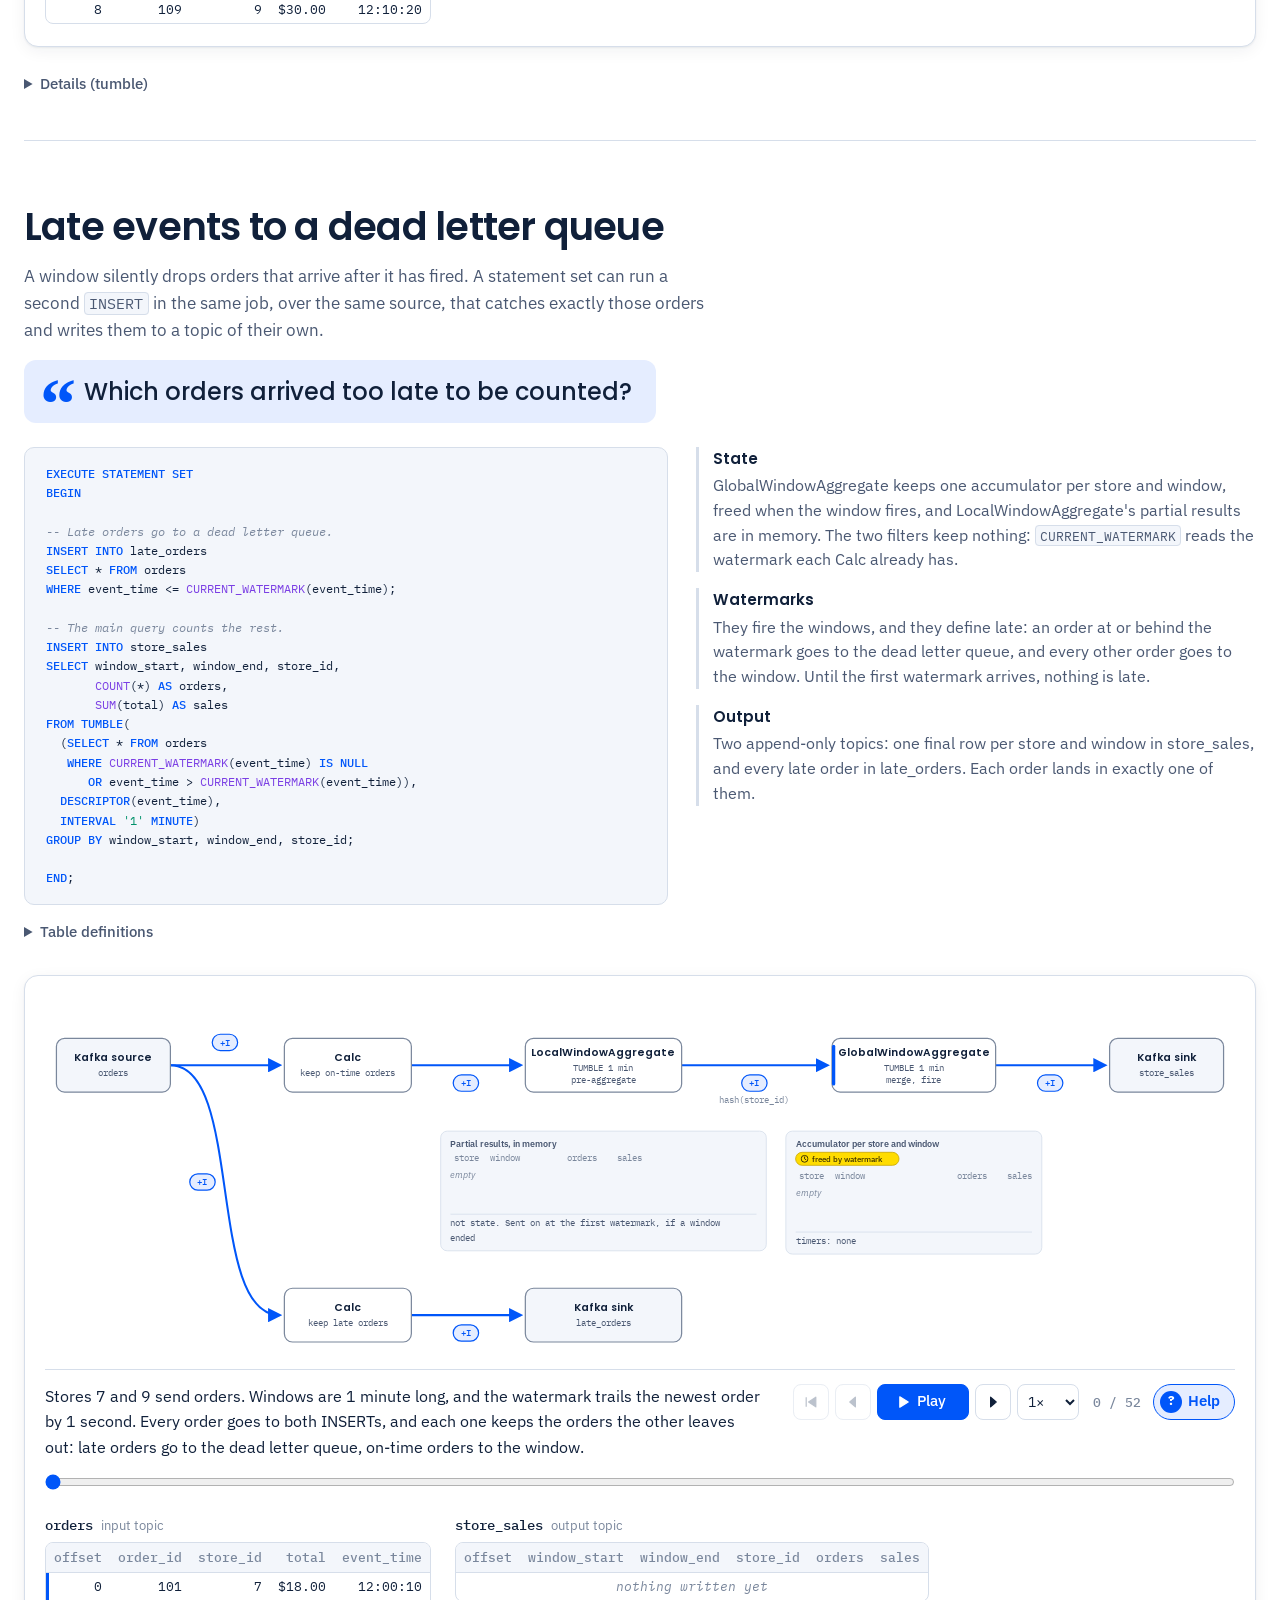
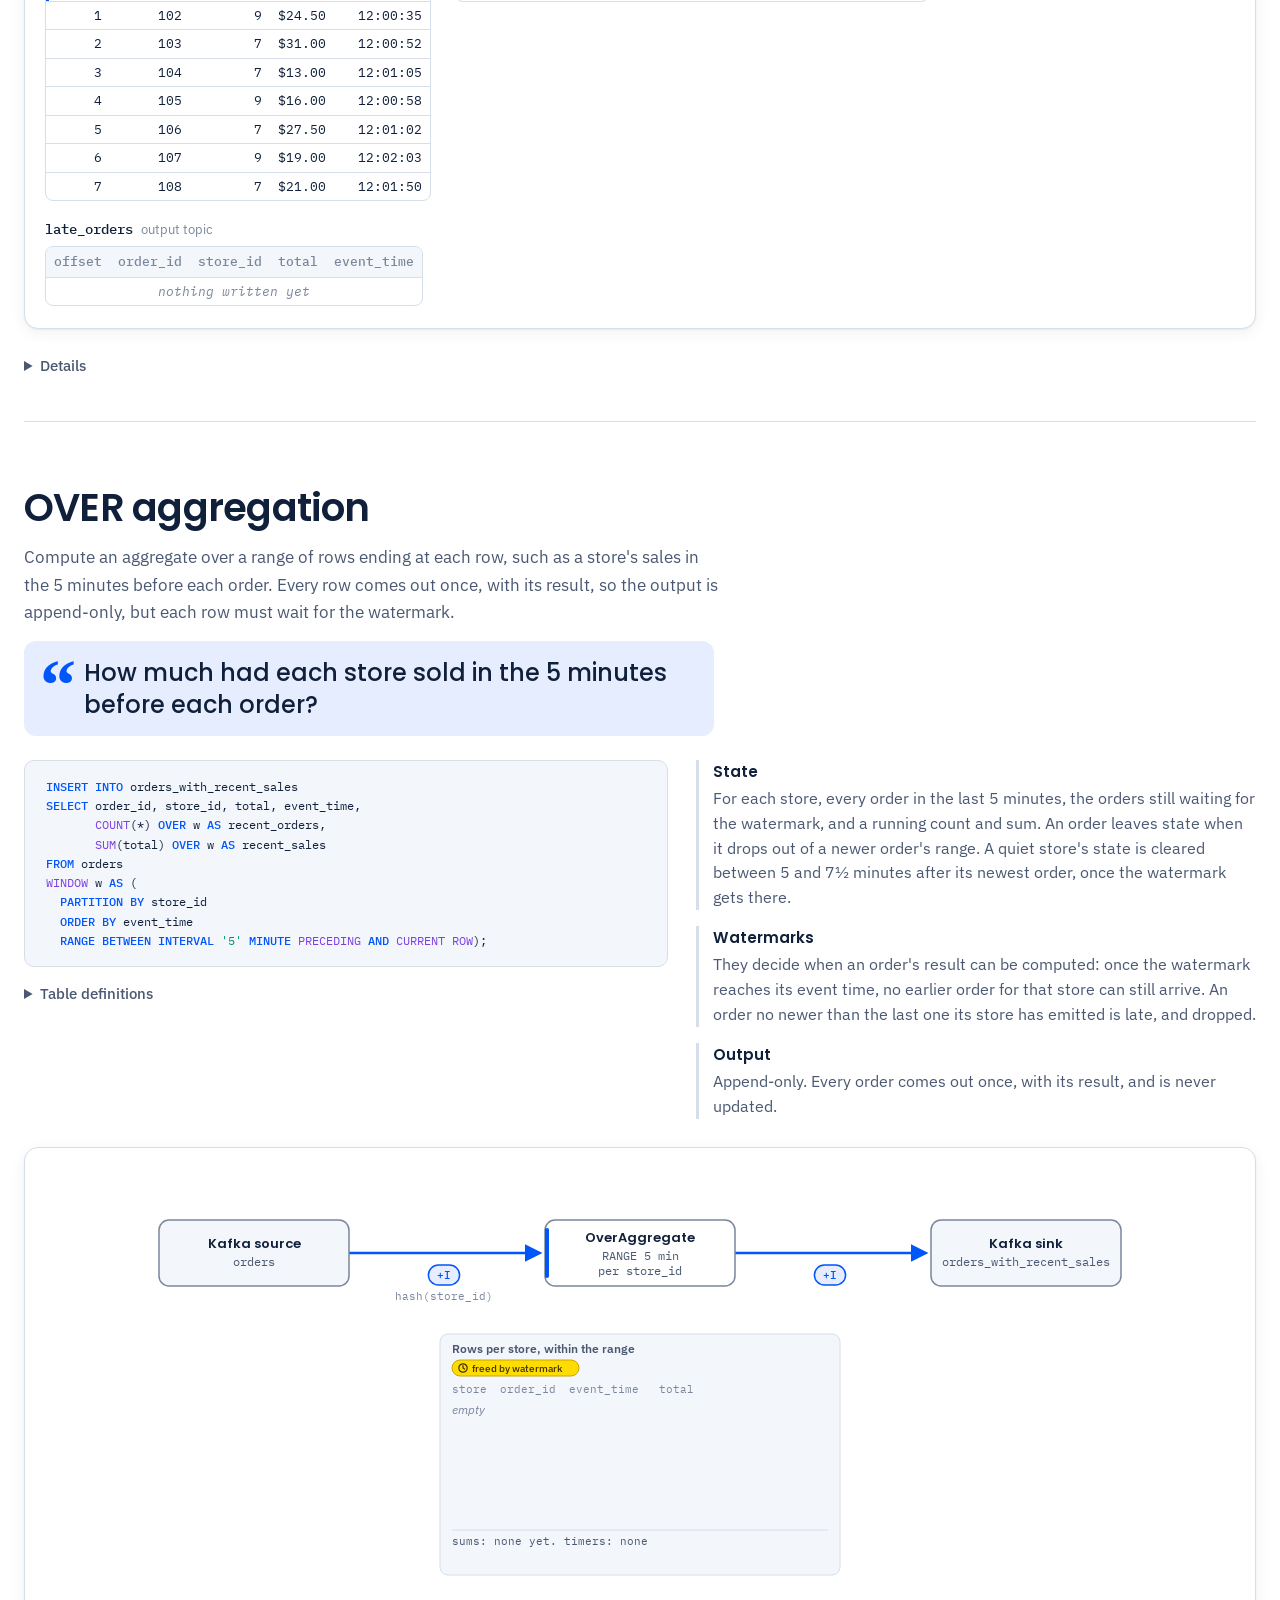
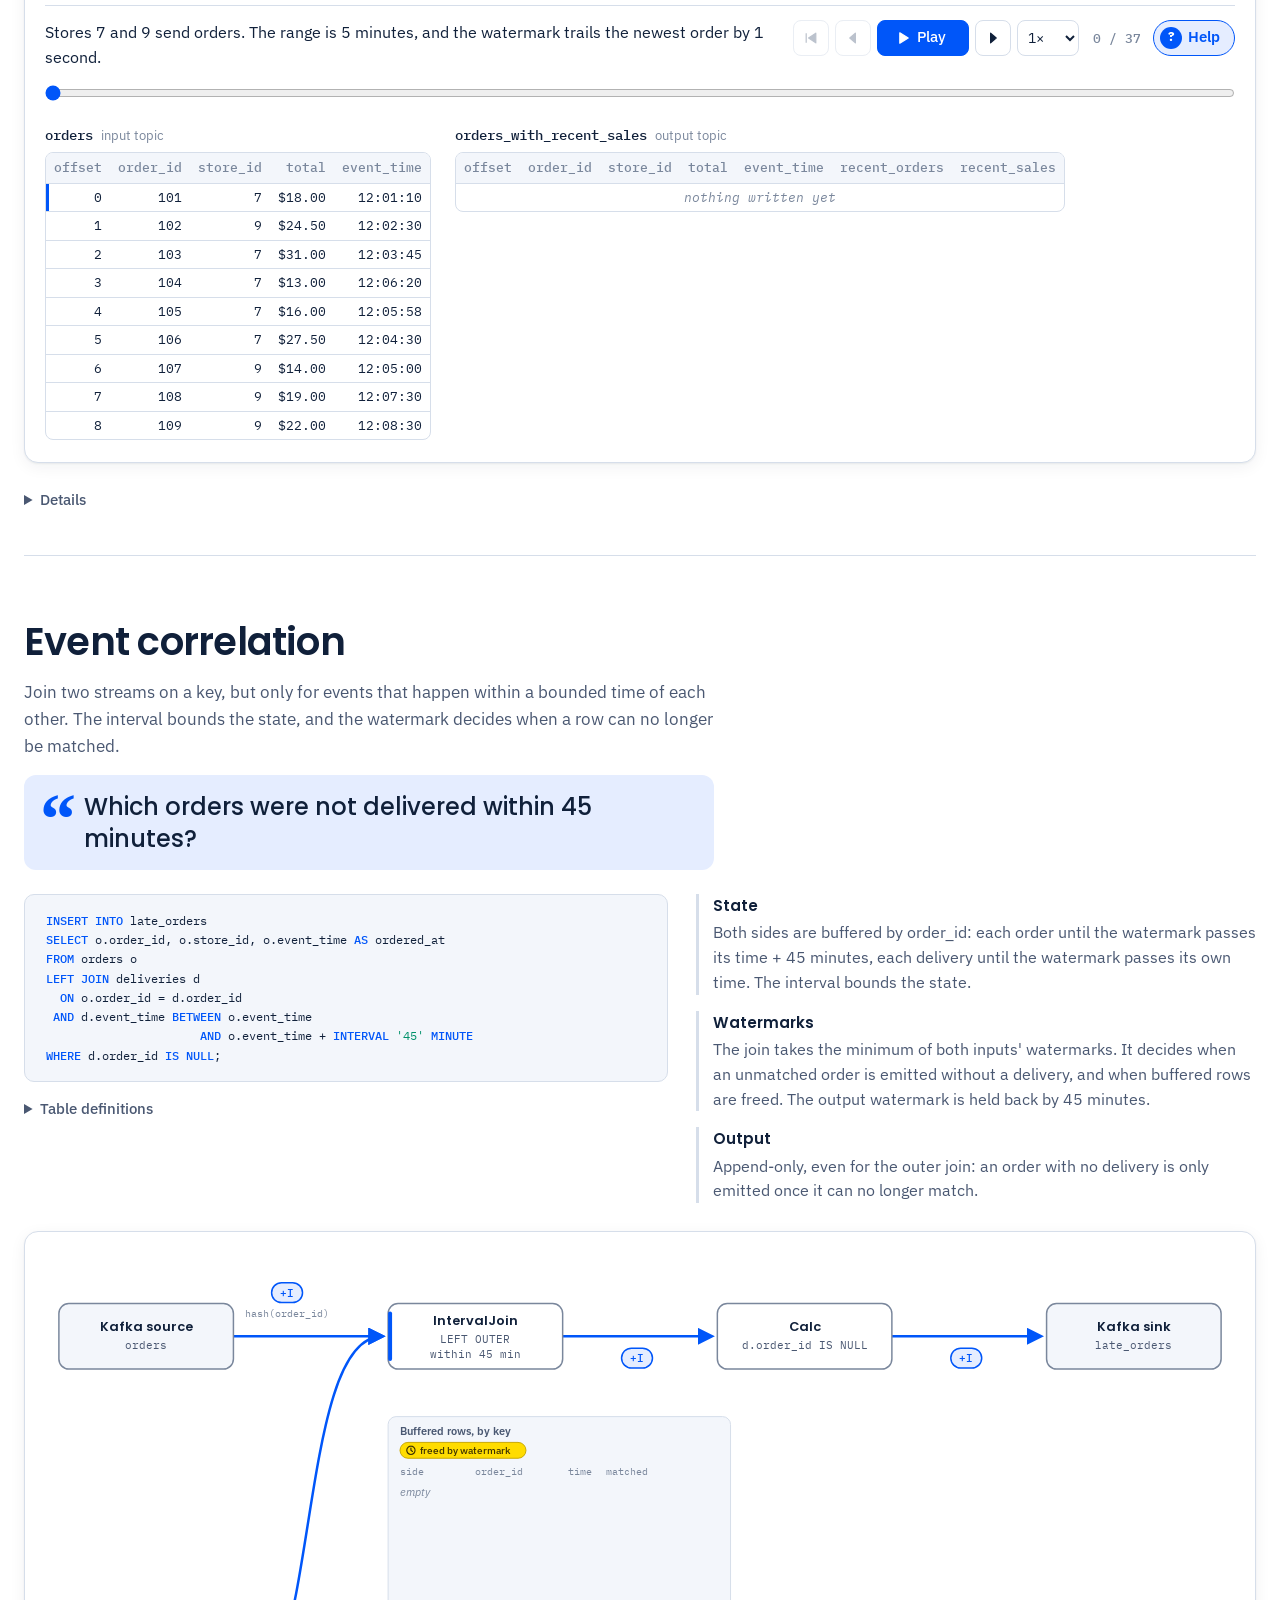
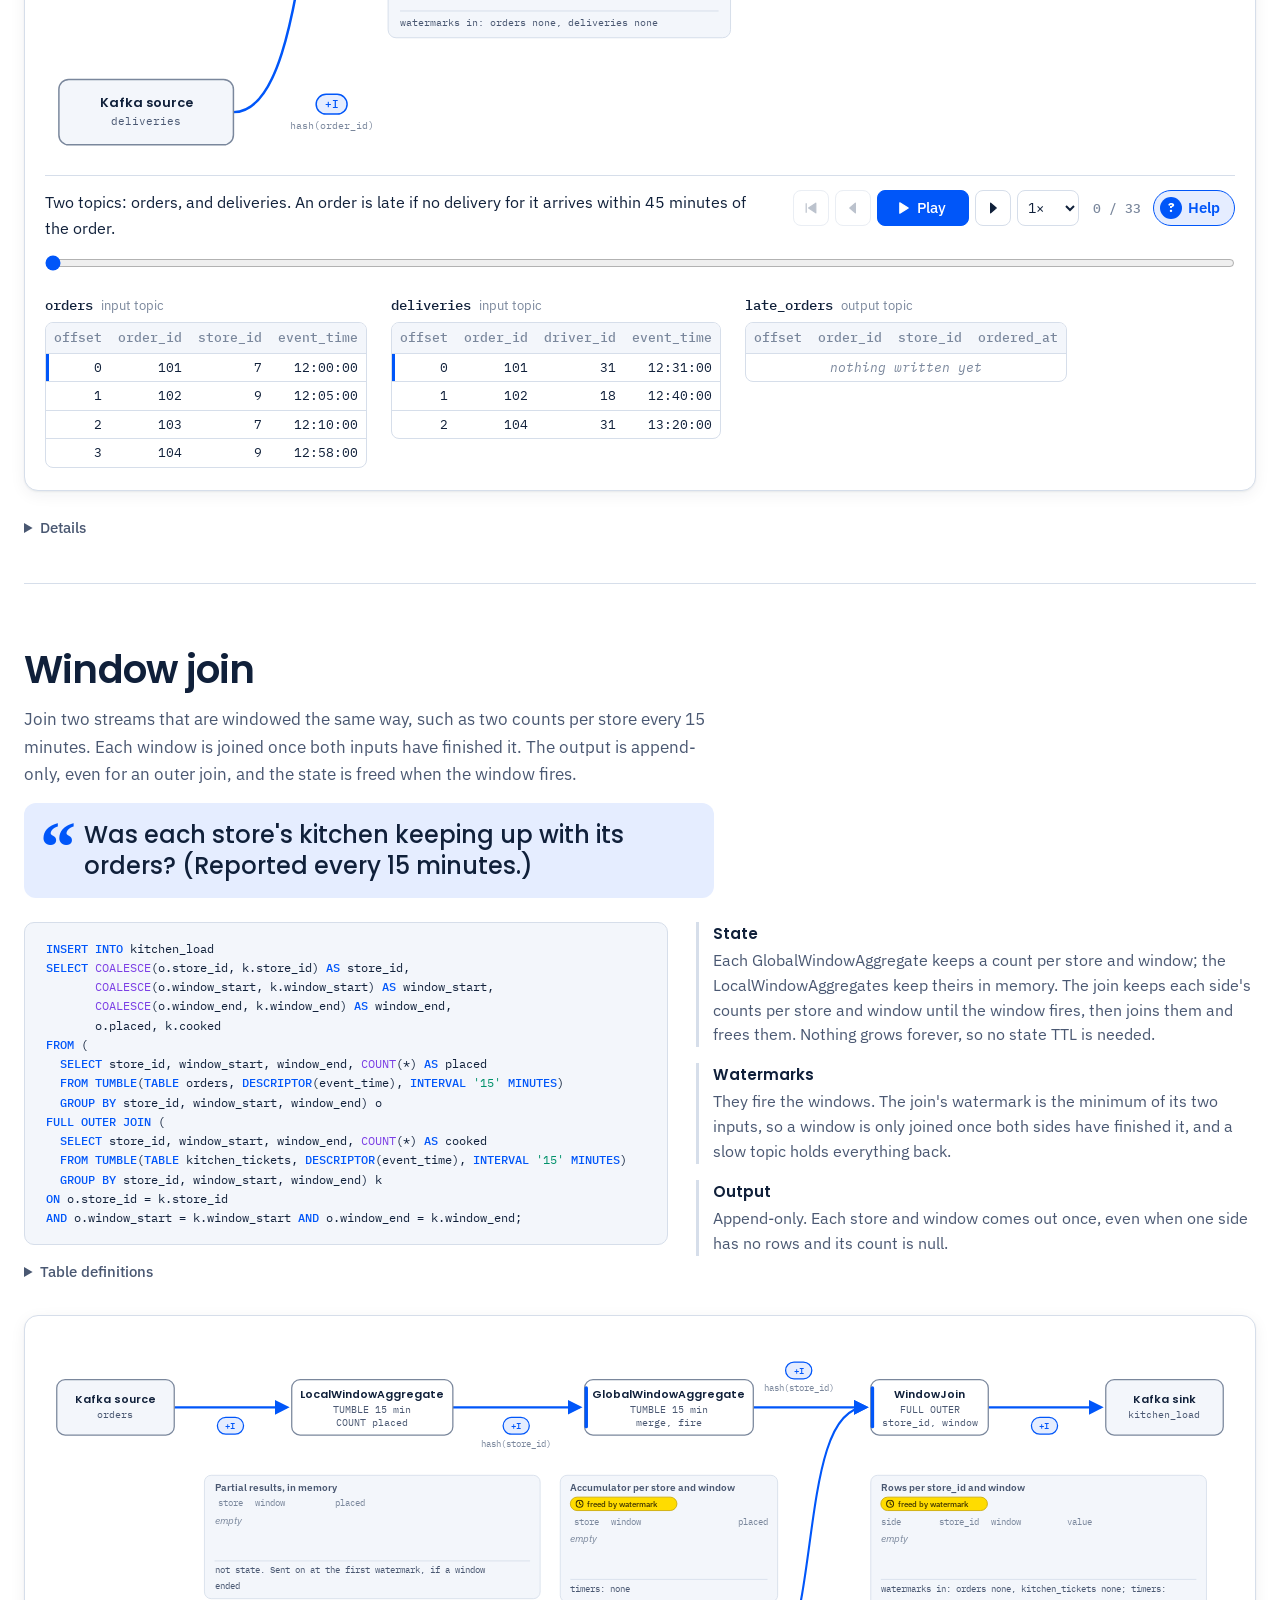
==== commit d27682c7: "Describe the job graphs without left and right Every recipe is a Flink job with Kafka sources and si" ====
--- a/index.html
+++ b/index.html
@@ -141,8 +141,8 @@
 
       <section class="primer" id="reading" aria-labelledby="reading-h">
         <h2 id="reading-h">How to read the diagrams</h2>
-        <p>Every recipe is a Flink job: an Apache Kafka® source on the left and a Kafka sink on the right.
-          In between are the operators the Flink SQL planner chose.</p>
+        <p>Every recipe is a Flink job with Apache Kafka® sources and sinks.
+          In between are the operators chosen by the Flink SQL planner.</p>
 
         <dl class="legend diagram-key">
           <div>
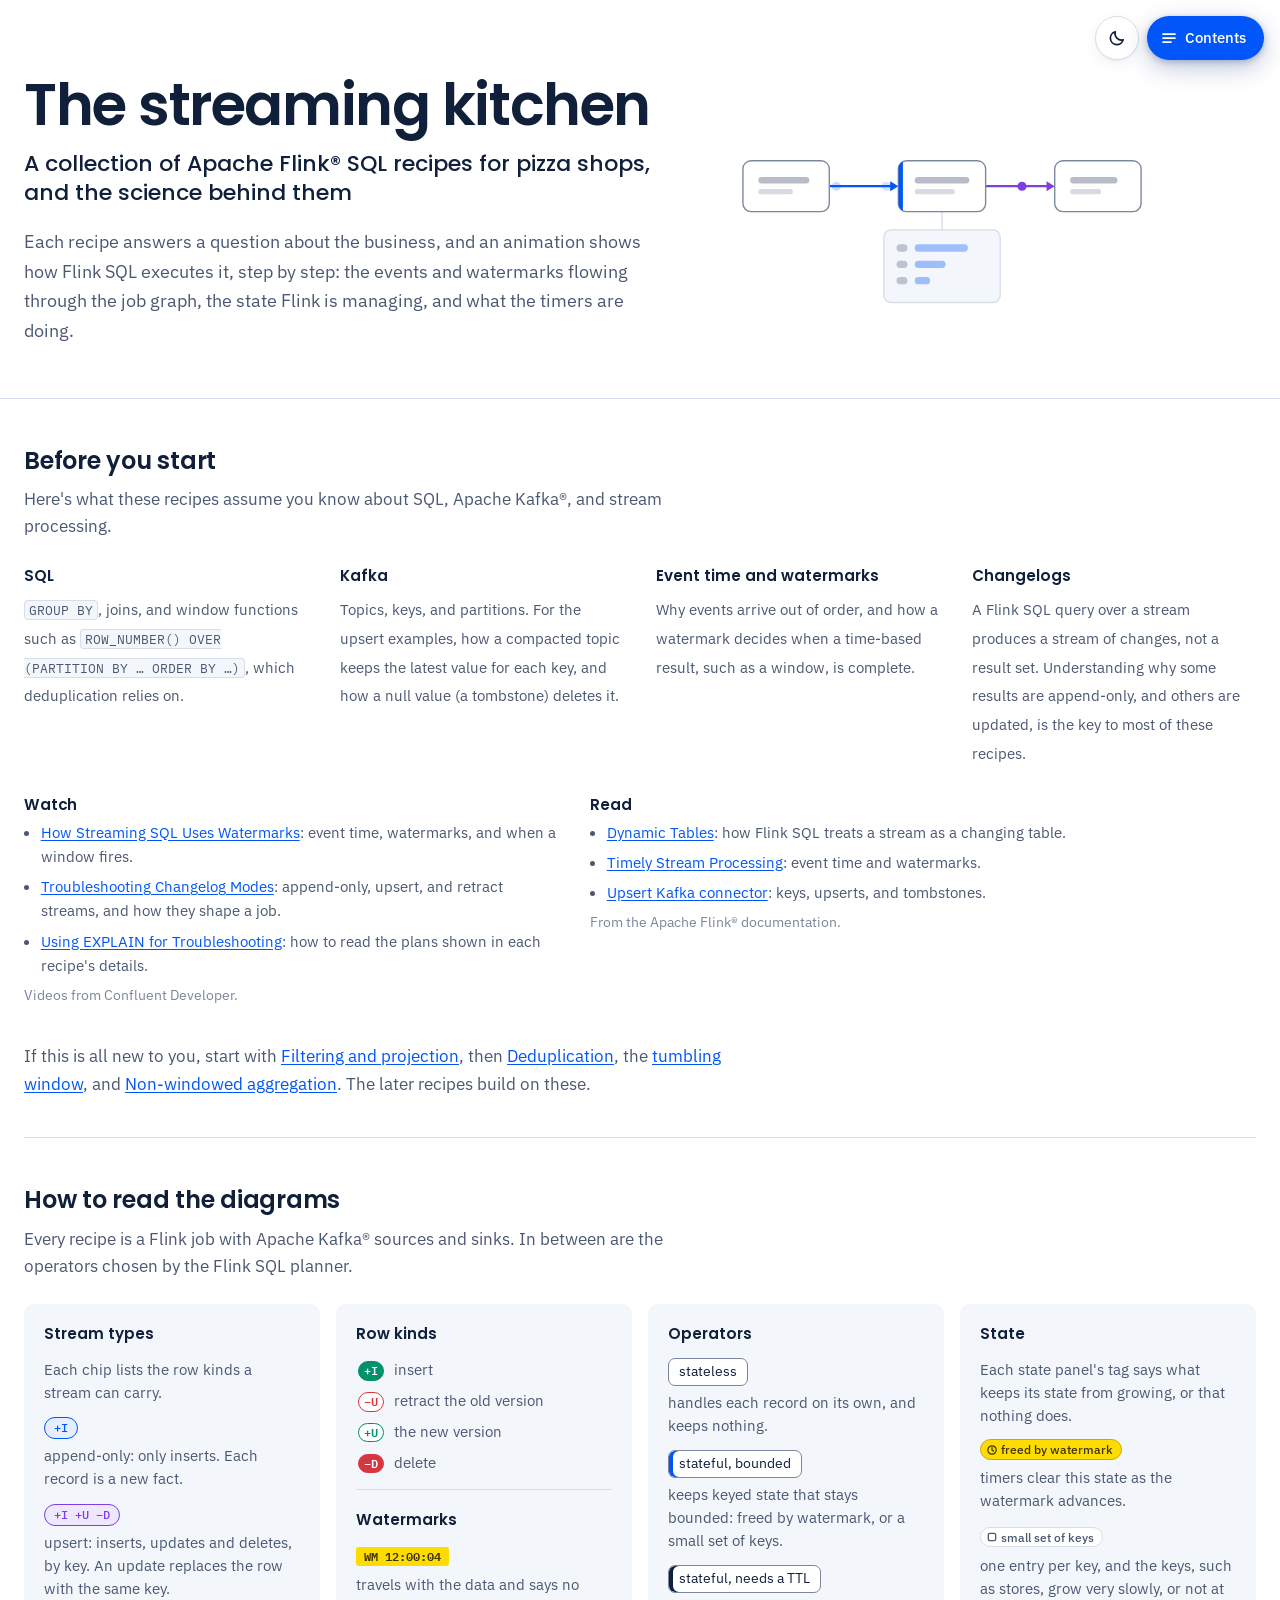
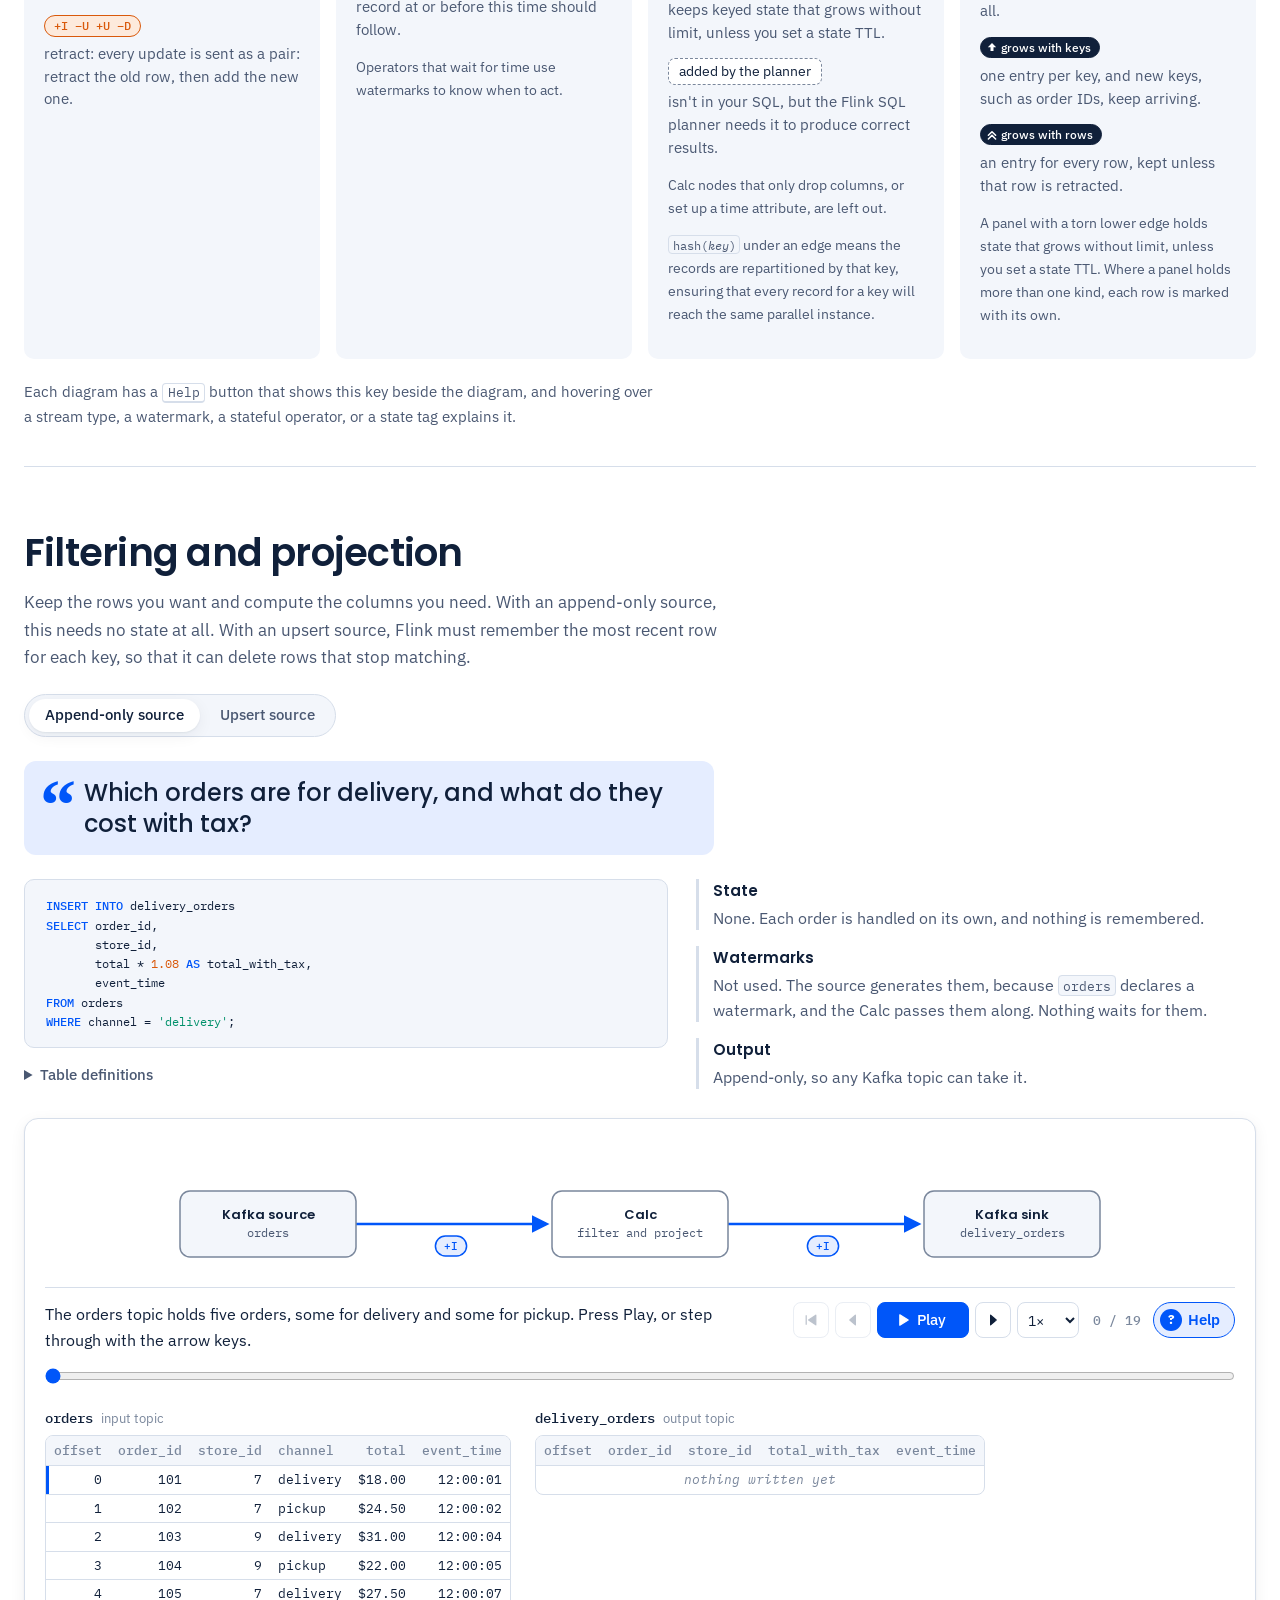
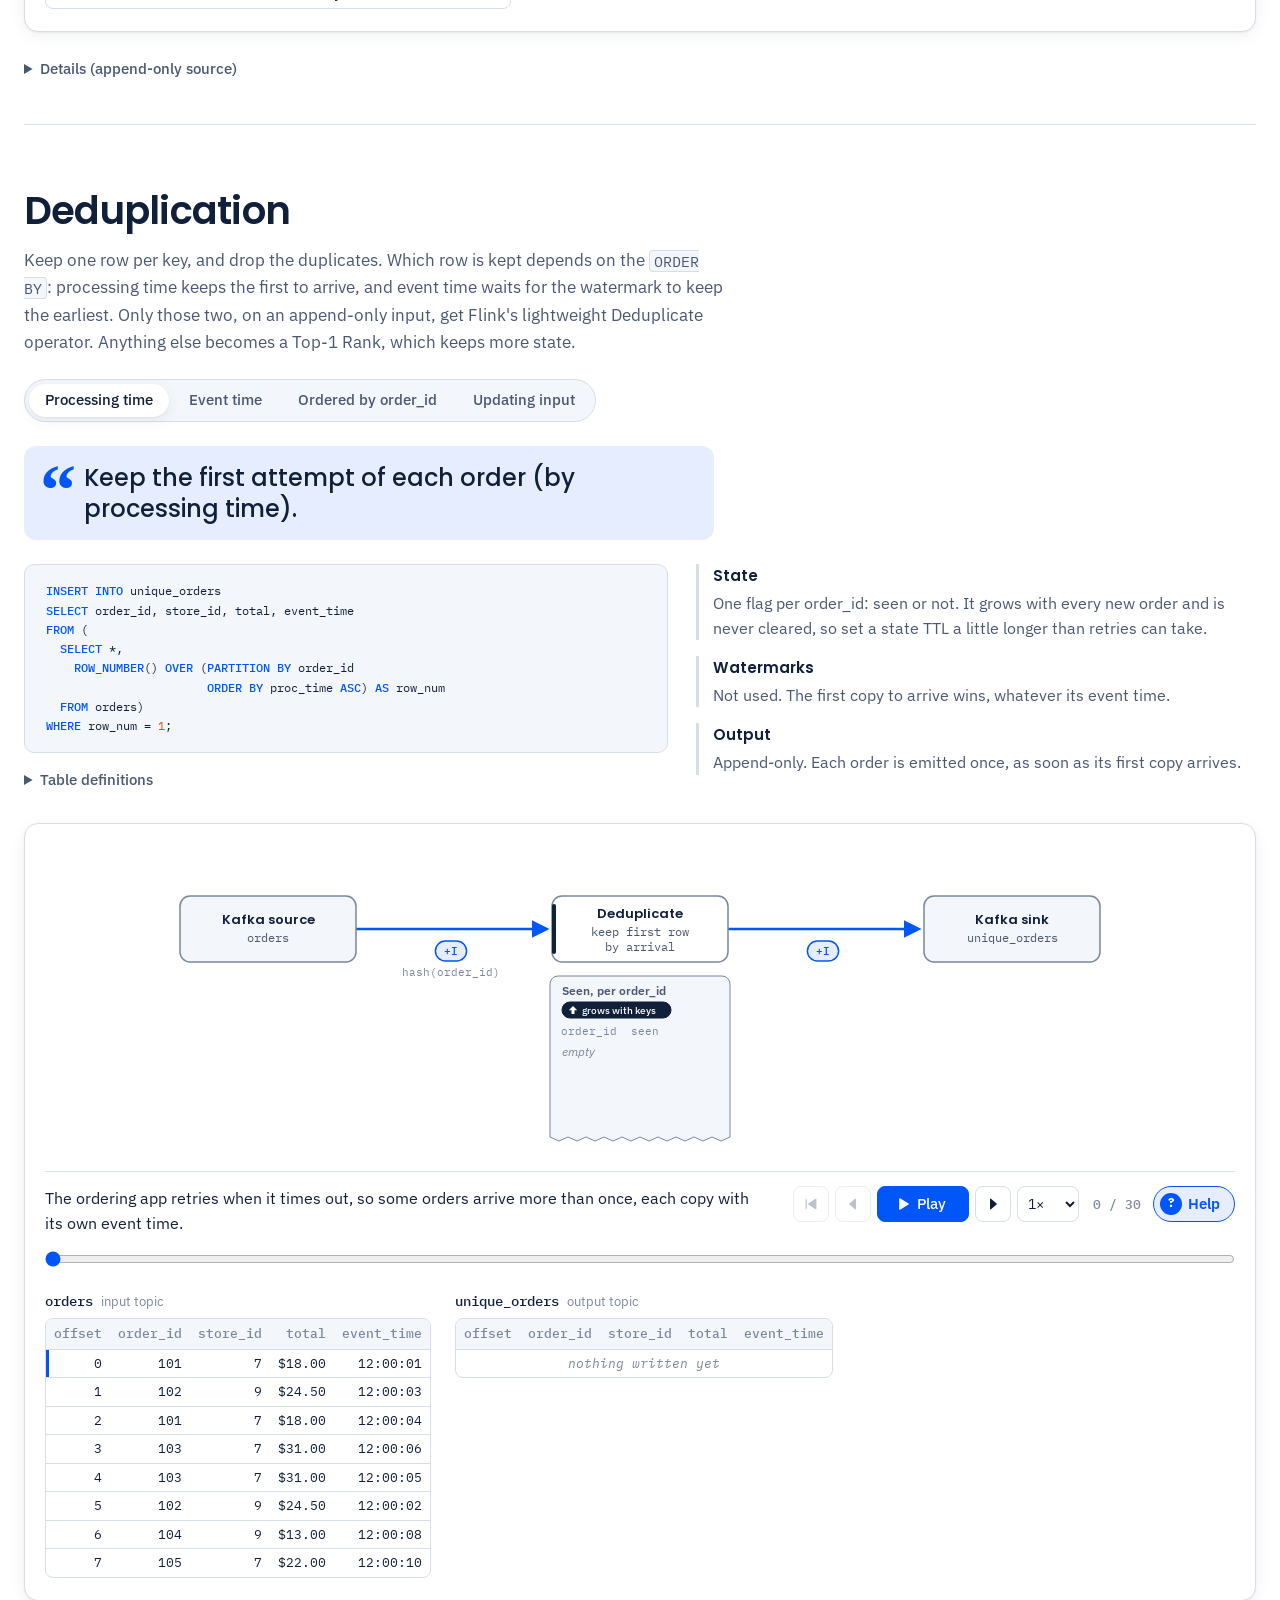
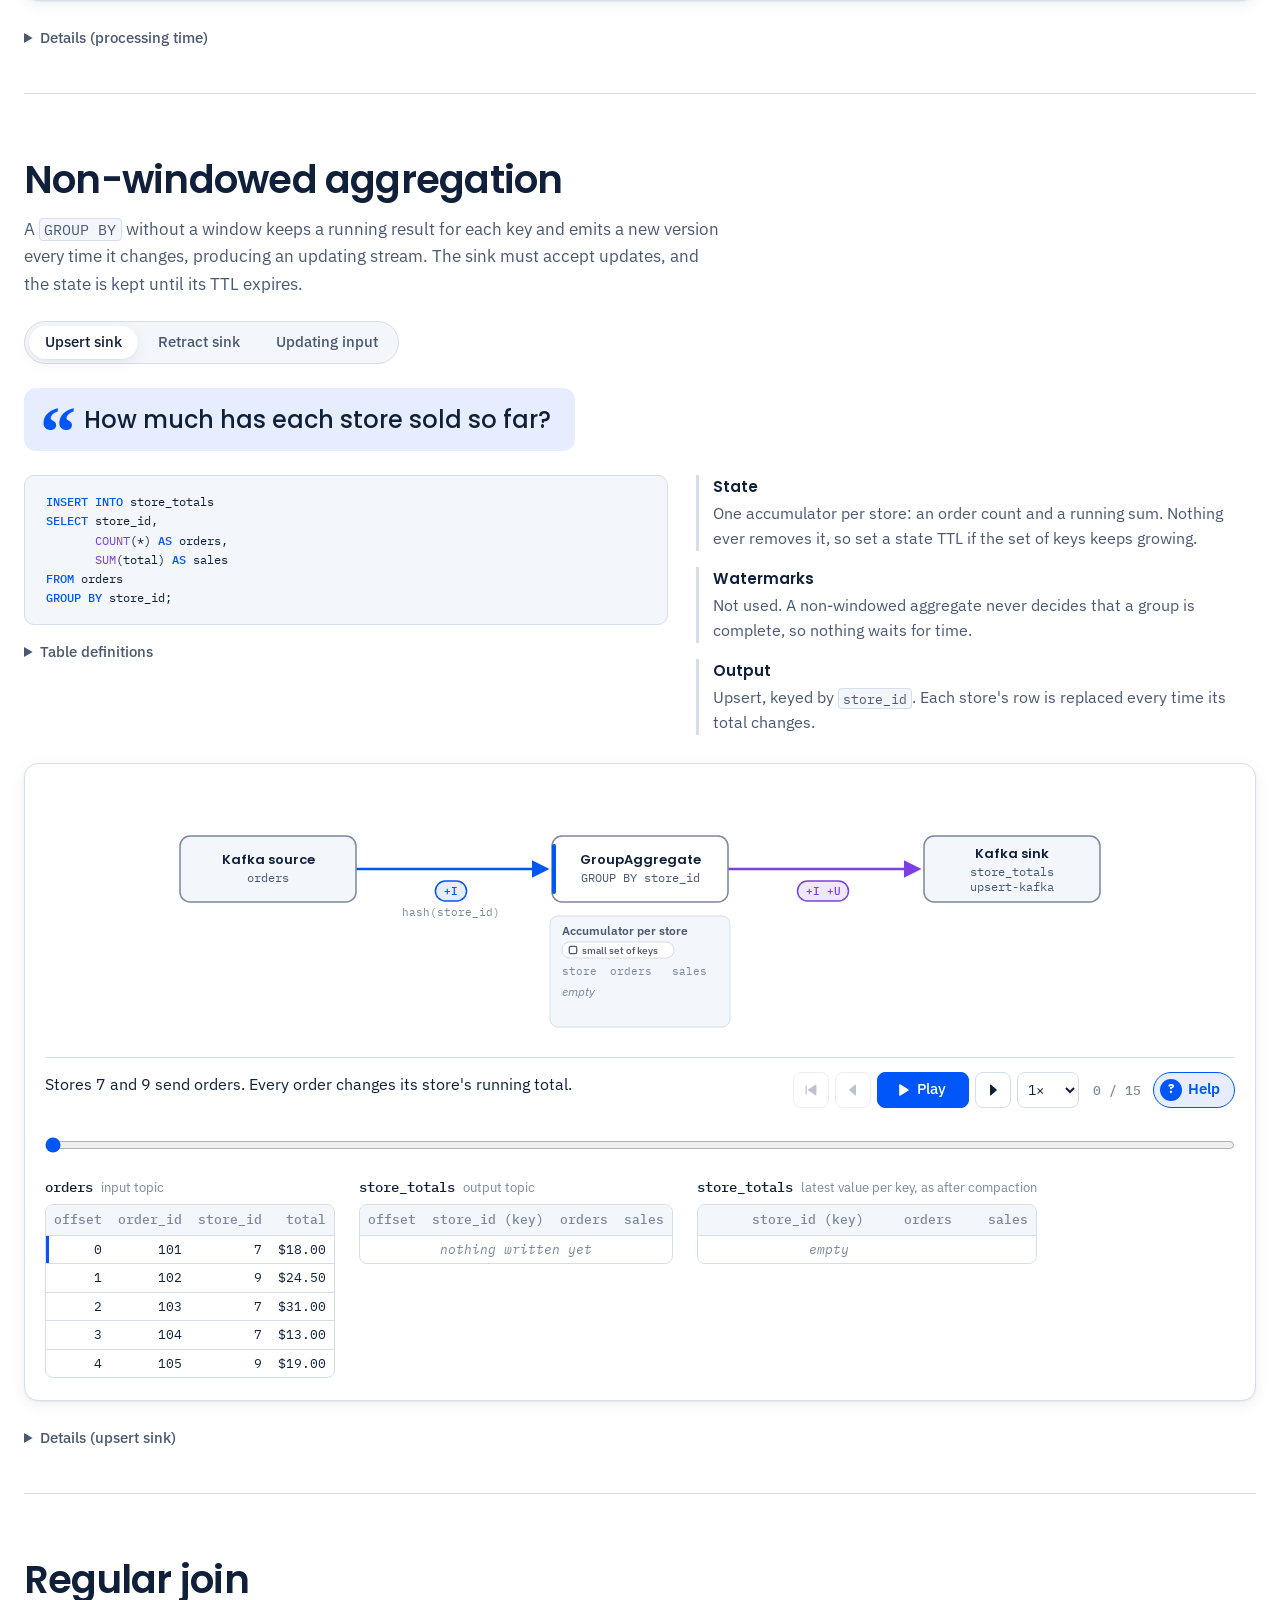
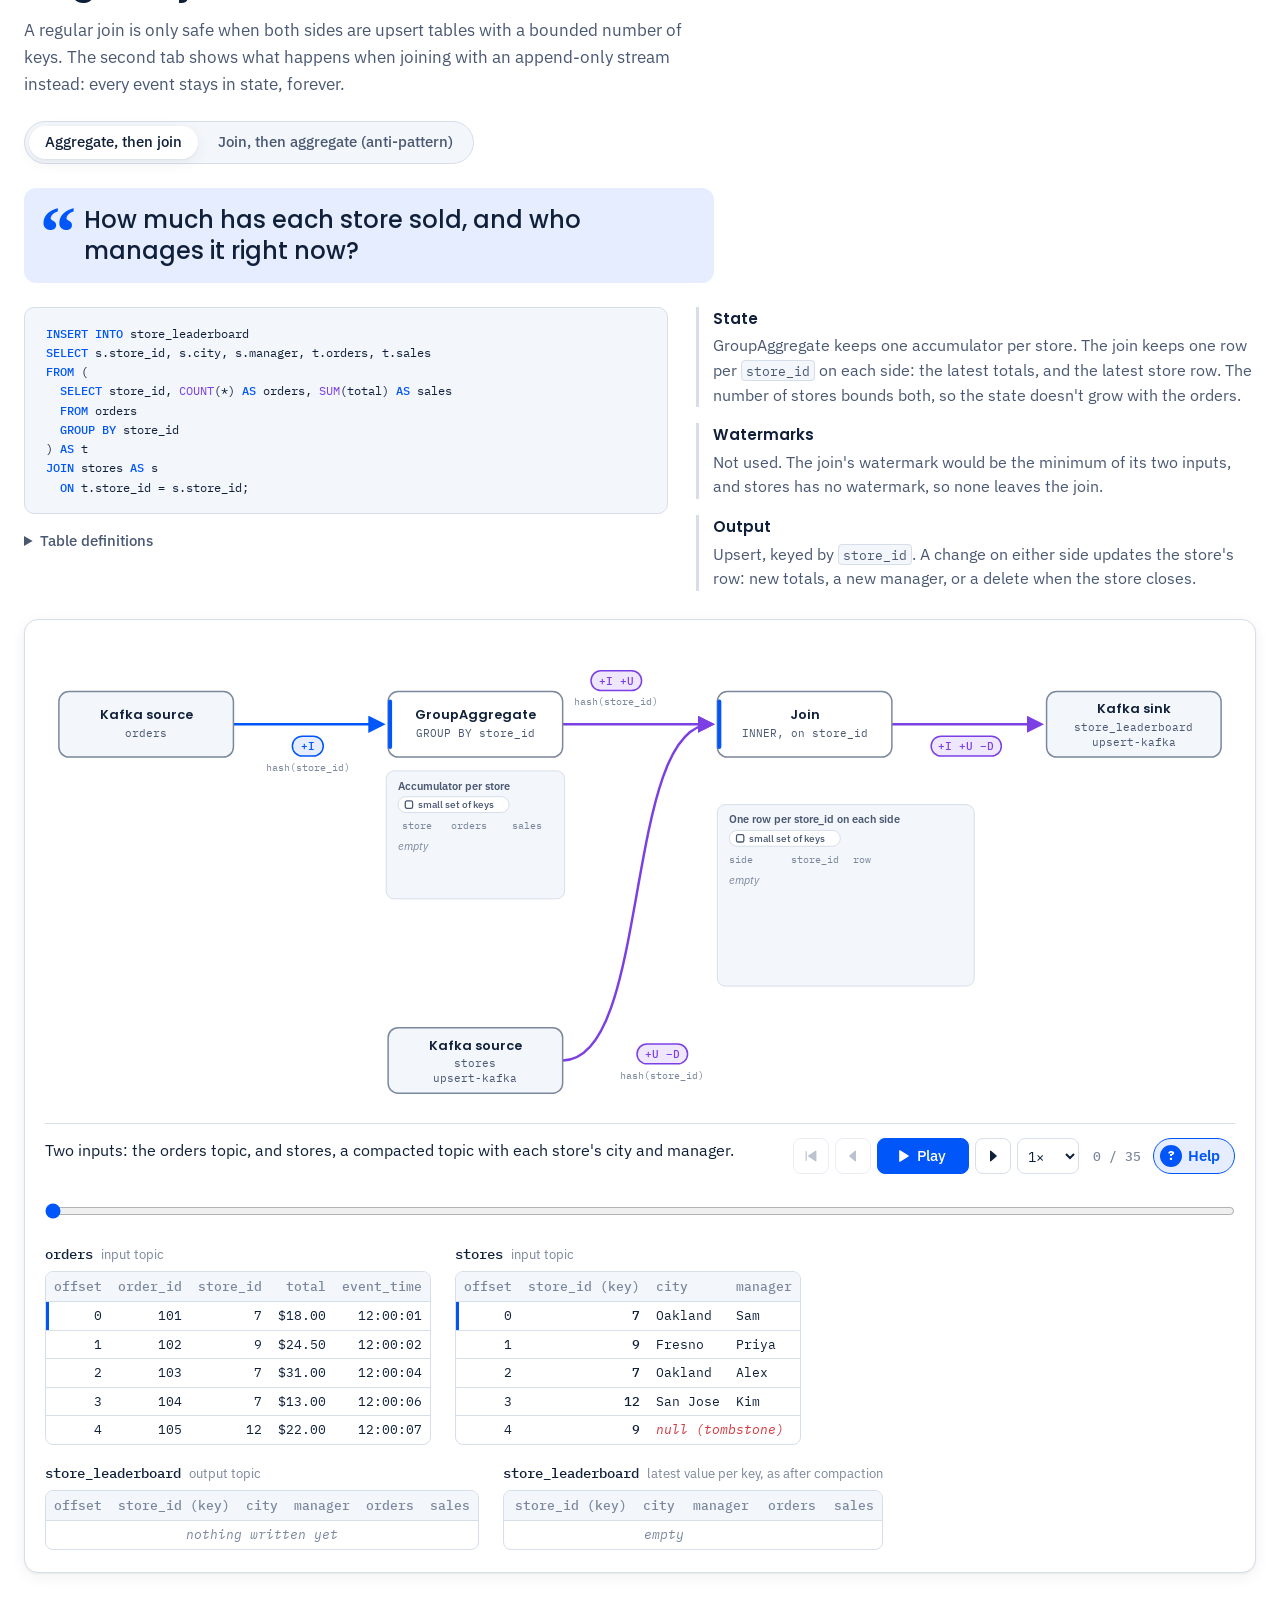
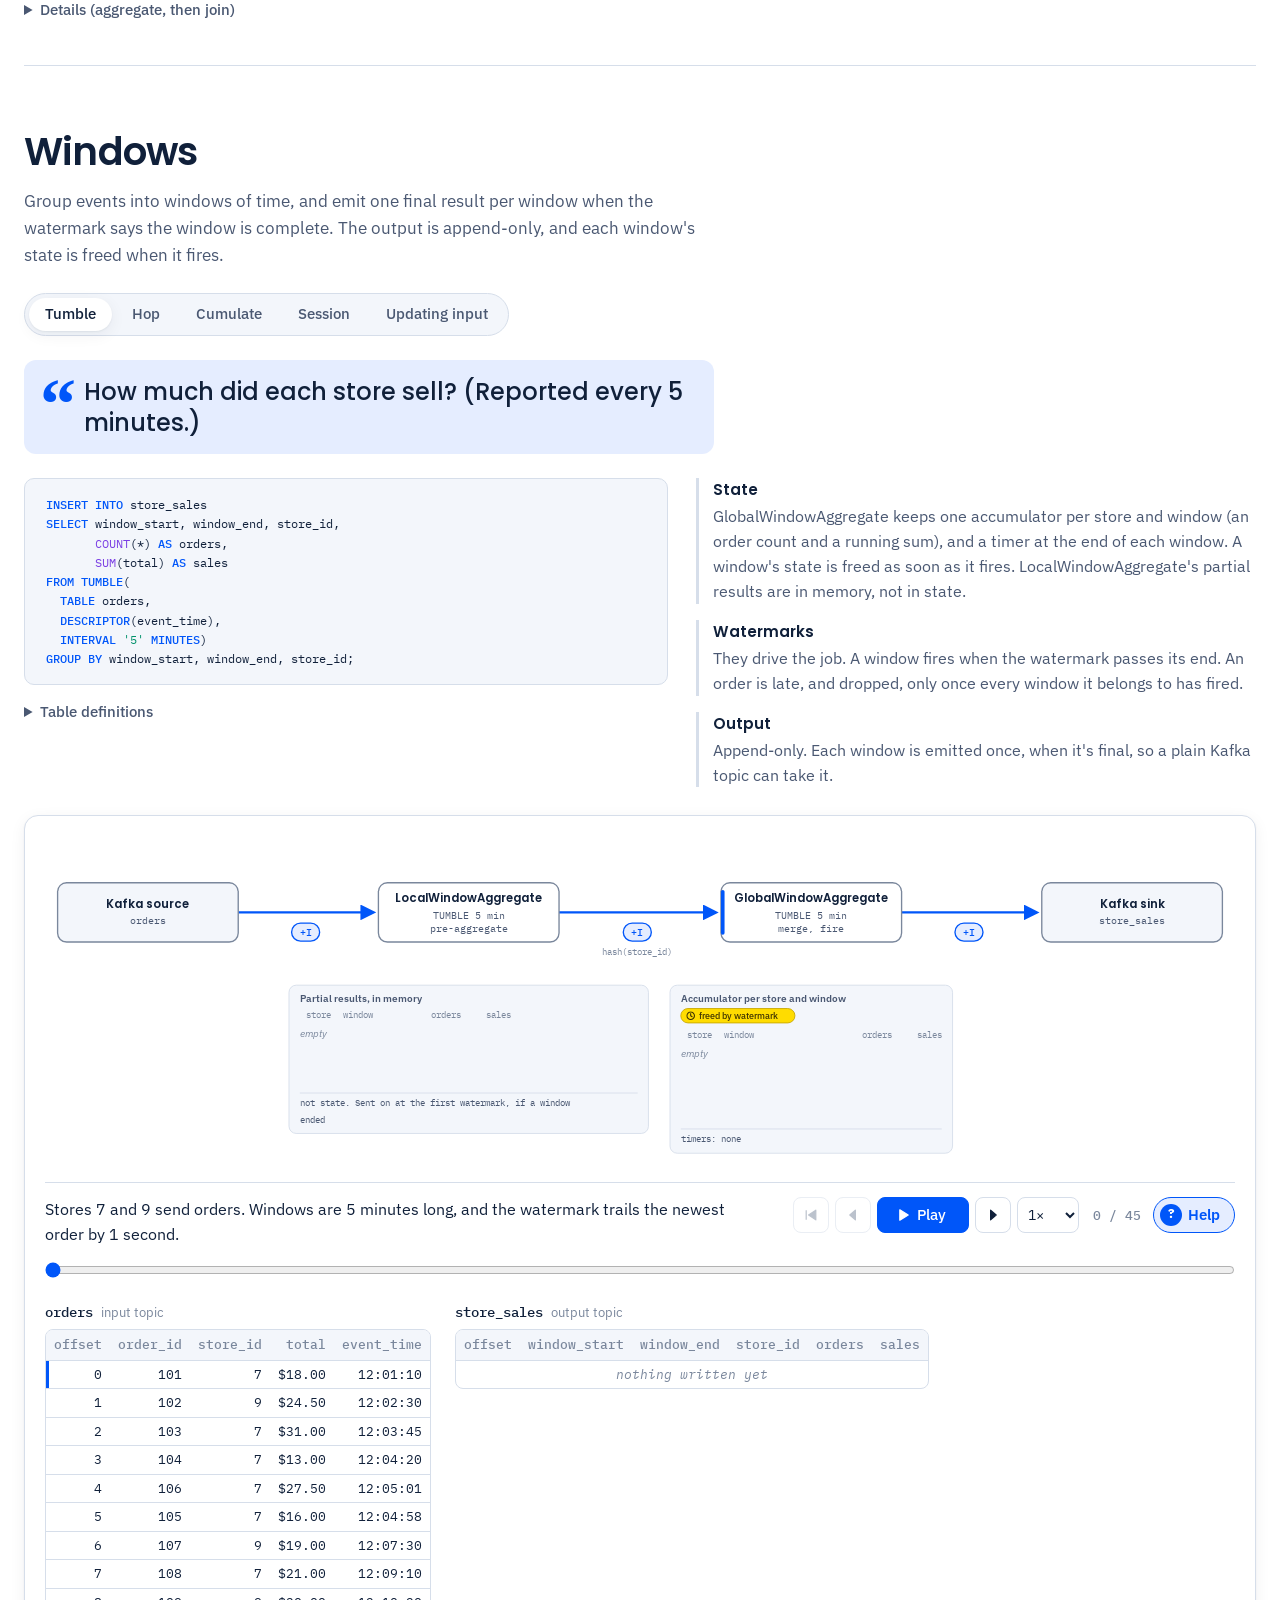
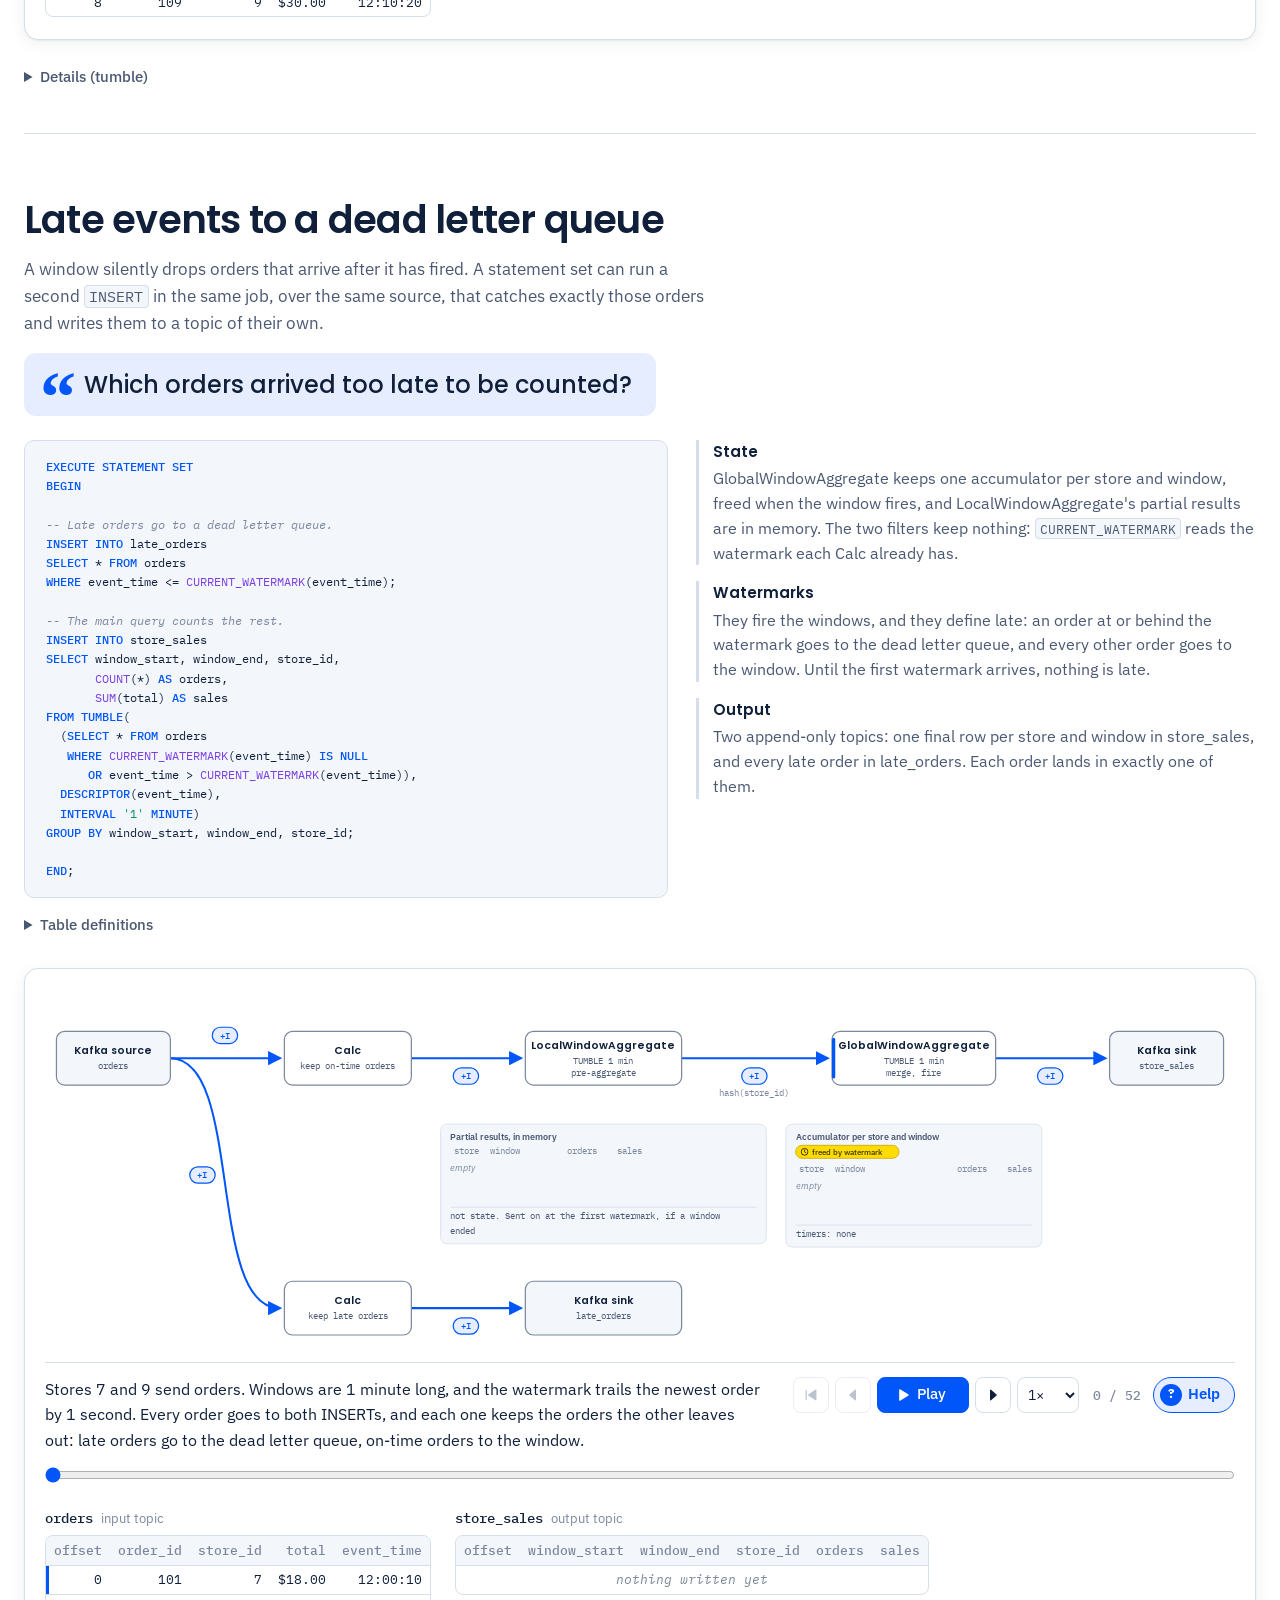
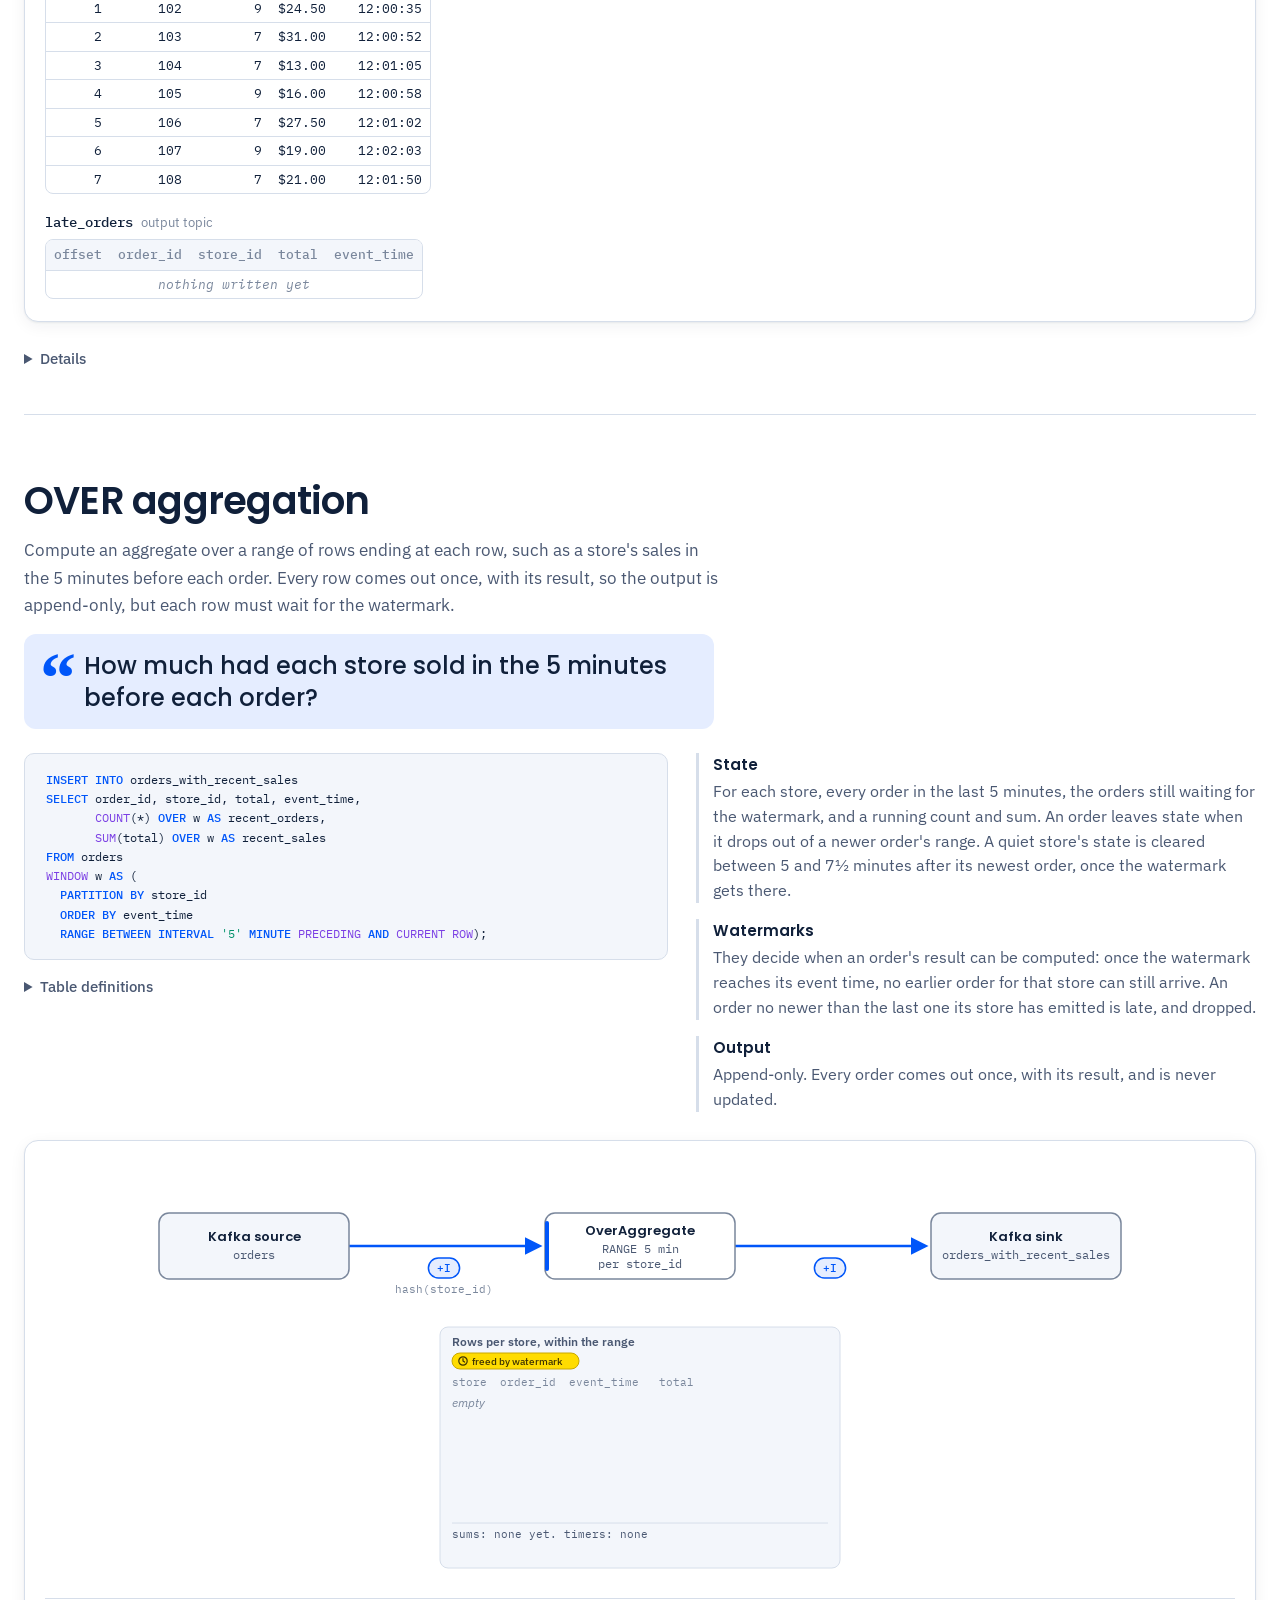
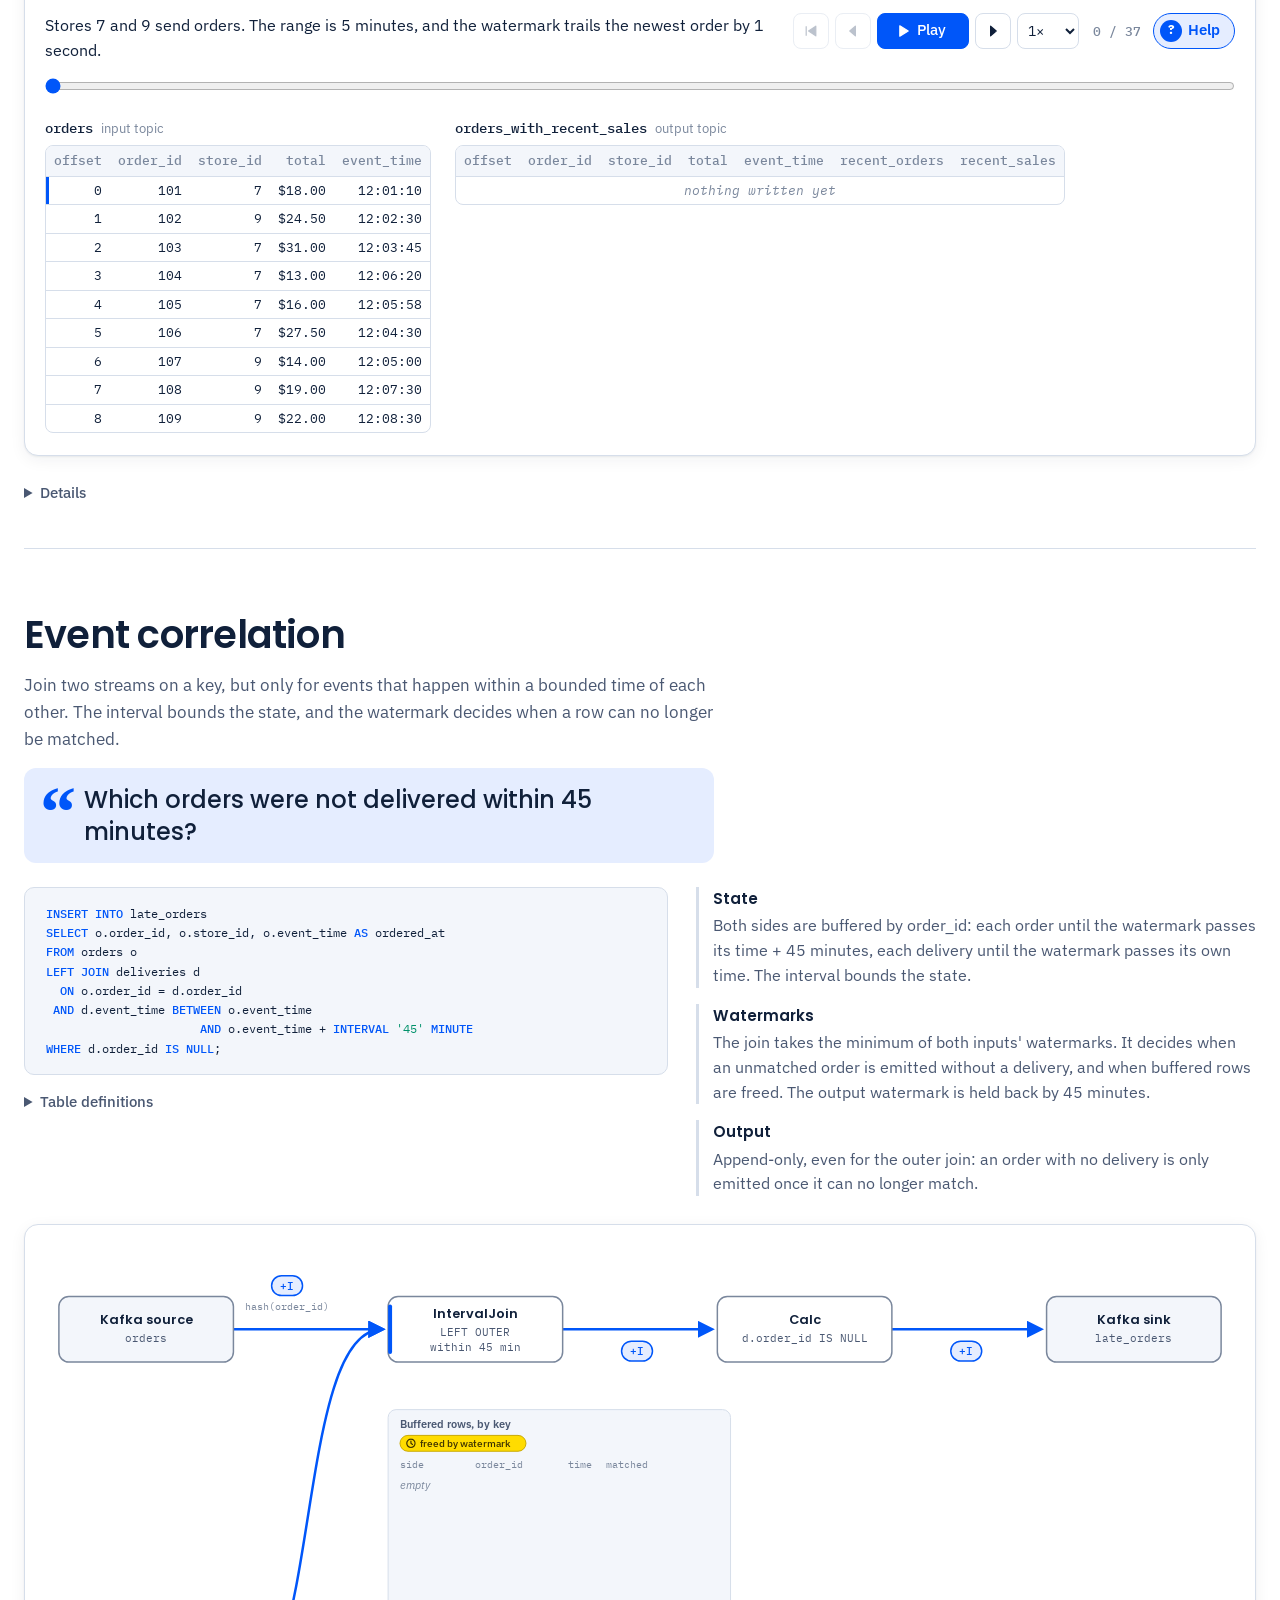
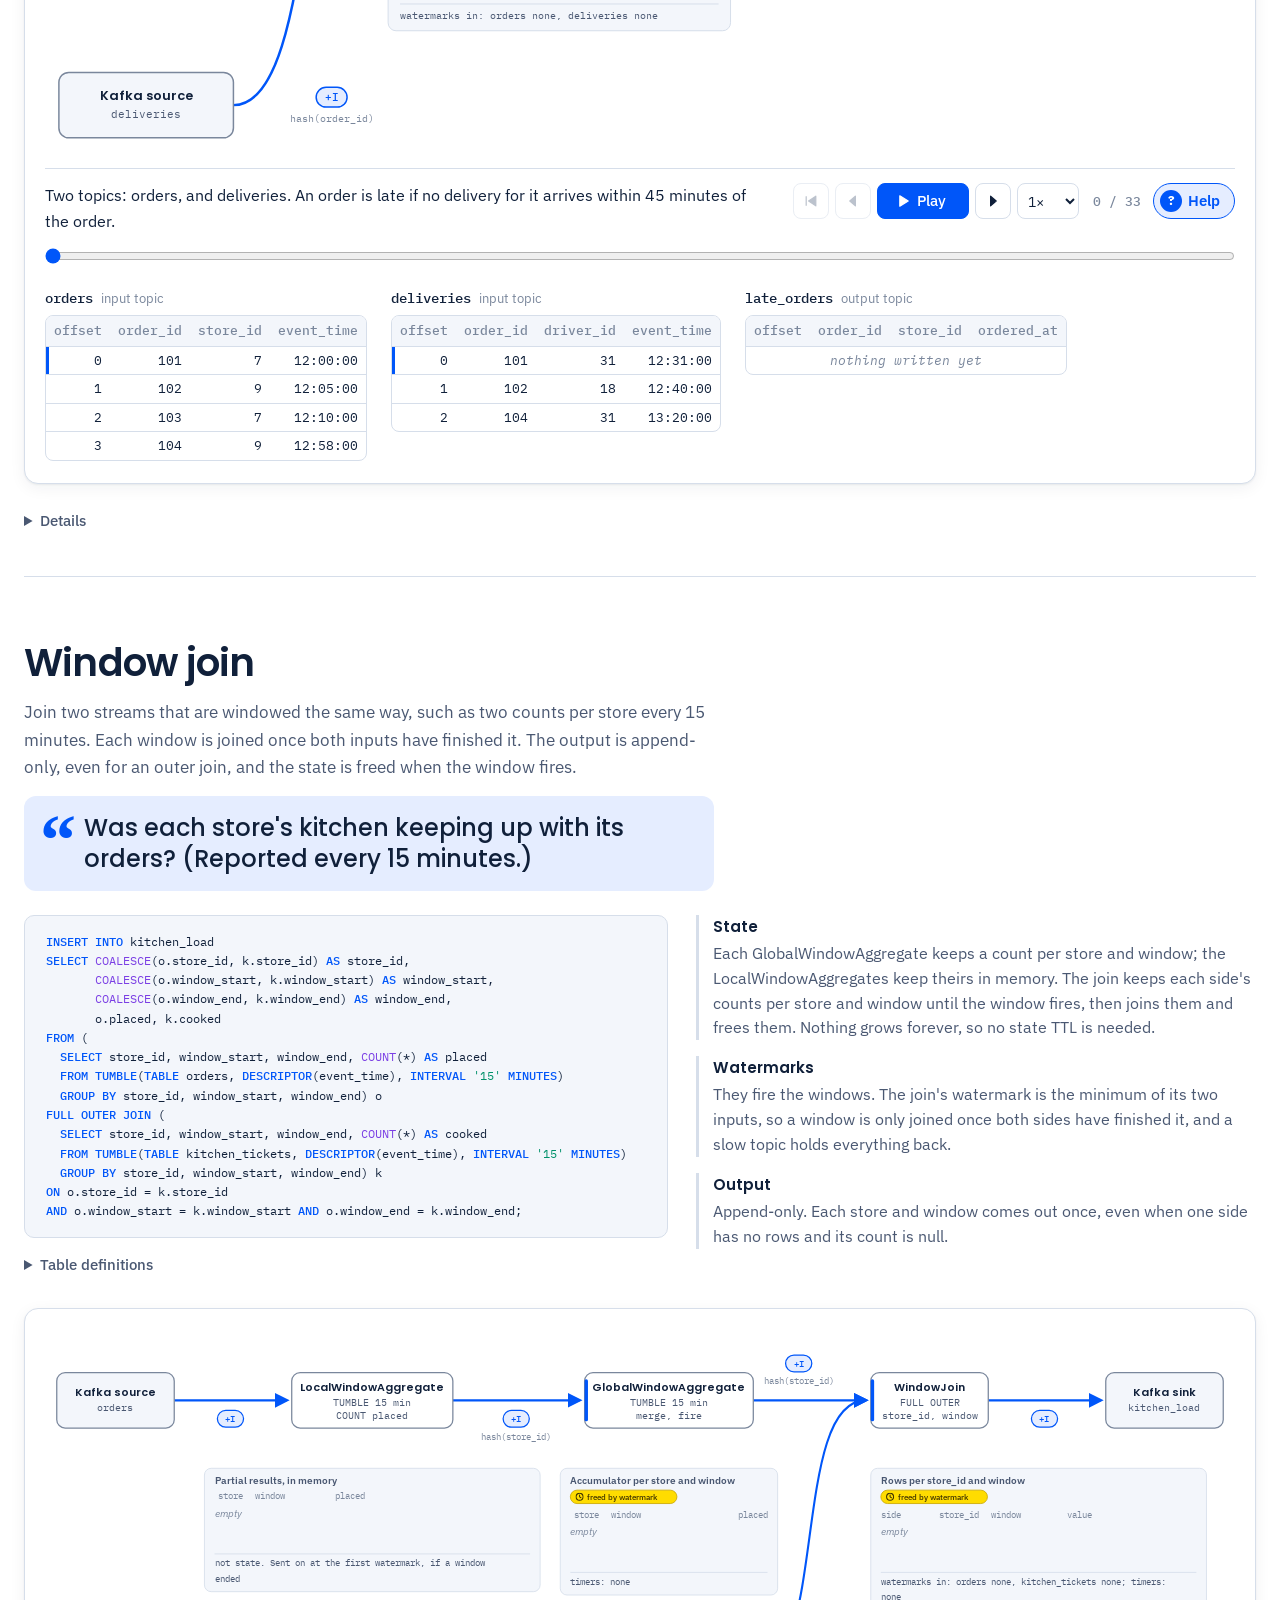
==== commit 94804328: "Call the recipes a collection, and update the share card to match The subtitle, lede, and both meta " ====
--- a/index.html
+++ b/index.html
@@ -4,11 +4,11 @@
   <meta charset="utf-8">
   <meta name="viewport" content="width=device-width, initial-scale=1">
   <title>The streaming kitchen</title>
-  <meta name="description" content="Apache Flink® SQL for pizza shops: the recipes, and the science behind them. Animated job graphs, stream types, state, timers, and watermarks, with Apache Kafka® sources and sinks.">
+  <meta name="description" content="A collection of Apache Flink® SQL recipes for pizza shops, and the science behind them. Animated job graphs, stream types, state, timers, and watermarks, with Apache Kafka® sources and sinks.">
   <!-- The share card: images/share-card.png, made from tools/share-card.html. -->
   <meta property="og:type" content="website">
   <meta property="og:title" content="The streaming kitchen">
-  <meta property="og:description" content="Apache Flink® SQL for pizza shops: the recipes, and the science behind them. Every operator, every row, every piece of state, and every timer, step by step.">
+  <meta property="og:description" content="A collection of Apache Flink® SQL recipes for pizza shops, and the science behind them. Each recipe answers a question about the business, and an animation shows how Flink SQL executes it, step by step: the events and watermarks flowing through the job graph, the state Flink is managing, and what the timers are doing.">
   <meta property="og:url" content="https://alpinegizmo.github.io/streaming-kitchen/">
   <meta property="og:image" content="https://alpinegizmo.github.io/streaming-kitchen/images/share-card.png">
   <meta property="og:image:width" content="1200">
@@ -38,9 +38,9 @@
     <div class="hero-inner">
       <div class="hero-text">
         <h1>The streaming kitchen</h1>
-        <p class="subtitle"><span>Apache&nbsp;Flink® SQL for pizza shops:</span> <span>the recipes, and the science behind them</span></p>
-        <p class="lede">Each recipe answers a question about the business, gives the SQL,
-          and then shows everything Flink does, step by step: the events and watermarks flowing through
+        <p class="subtitle"><span>A collection of Apache&nbsp;Flink® SQL recipes for pizza shops,</span> <span>and the science behind them</span></p>
+        <p class="lede">Each recipe answers a question about the business, and an animation shows
+          how Flink SQL executes it, step by step: the events and watermarks flowing through
           the job graph, the state Flink is managing, and what the timers are doing.</p>
       </div>
       <!-- A job graph in miniature, drawn like the diagrams below; js/hero.js moves records through it. -->
--- a/css/style.css
+++ b/css/style.css
@@ -120,11 +120,13 @@
 .hero { border-bottom: 1px solid var(--rule); overflow: hidden; }
 .hero-inner { max-width: 1440px; margin: 0 auto; padding: 72px 24px 36px; }
 .hero h1 { font-size: clamp(2.1rem, 5.2vw, 3.6rem); letter-spacing: -0.025em; text-wrap: balance; }
-.subtitle { font-family: var(--font-display); font-weight: 500; font-size: clamp(1.15rem, 2.2vw, 1.5rem); line-height: 1.3; color: var(--ink); margin-top: 12px; }
-/* The subtitle breaks after the colon, and never sets the hero's width (which would push the
-   graph to the far right): each half stays together, and the whole is no wider than its second half. */
-.subtitle { max-width: 22em; }
-.subtitle span { display: inline-block; text-wrap: balance; }
+.subtitle { font-family: var(--font-display); font-weight: 500; font-size: clamp(1.15rem, 2.2vw, 1.375rem); line-height: 1.3; color: var(--ink); margin-top: 12px; }
+/* The subtitle breaks before "and the science", and never sets the hero's width (which would push
+   the graph to the far right): it fills the column the lede sets, each part starts a new line, and a
+   part wraps, balanced, only when it doesn't fit. At its largest size, the first part fits beside
+   the graph. */
+.subtitle { width: 0; min-width: 100%; }
+.subtitle span { display: block; text-wrap: balance; }
 .lede { font-size: 1.15rem; color: var(--ink-2); max-width: 58ch; margin-top: 18px; }
 
 /* The hero's job graph in miniature, beside the title when there's room. Records are drawn by js/hero.js. */
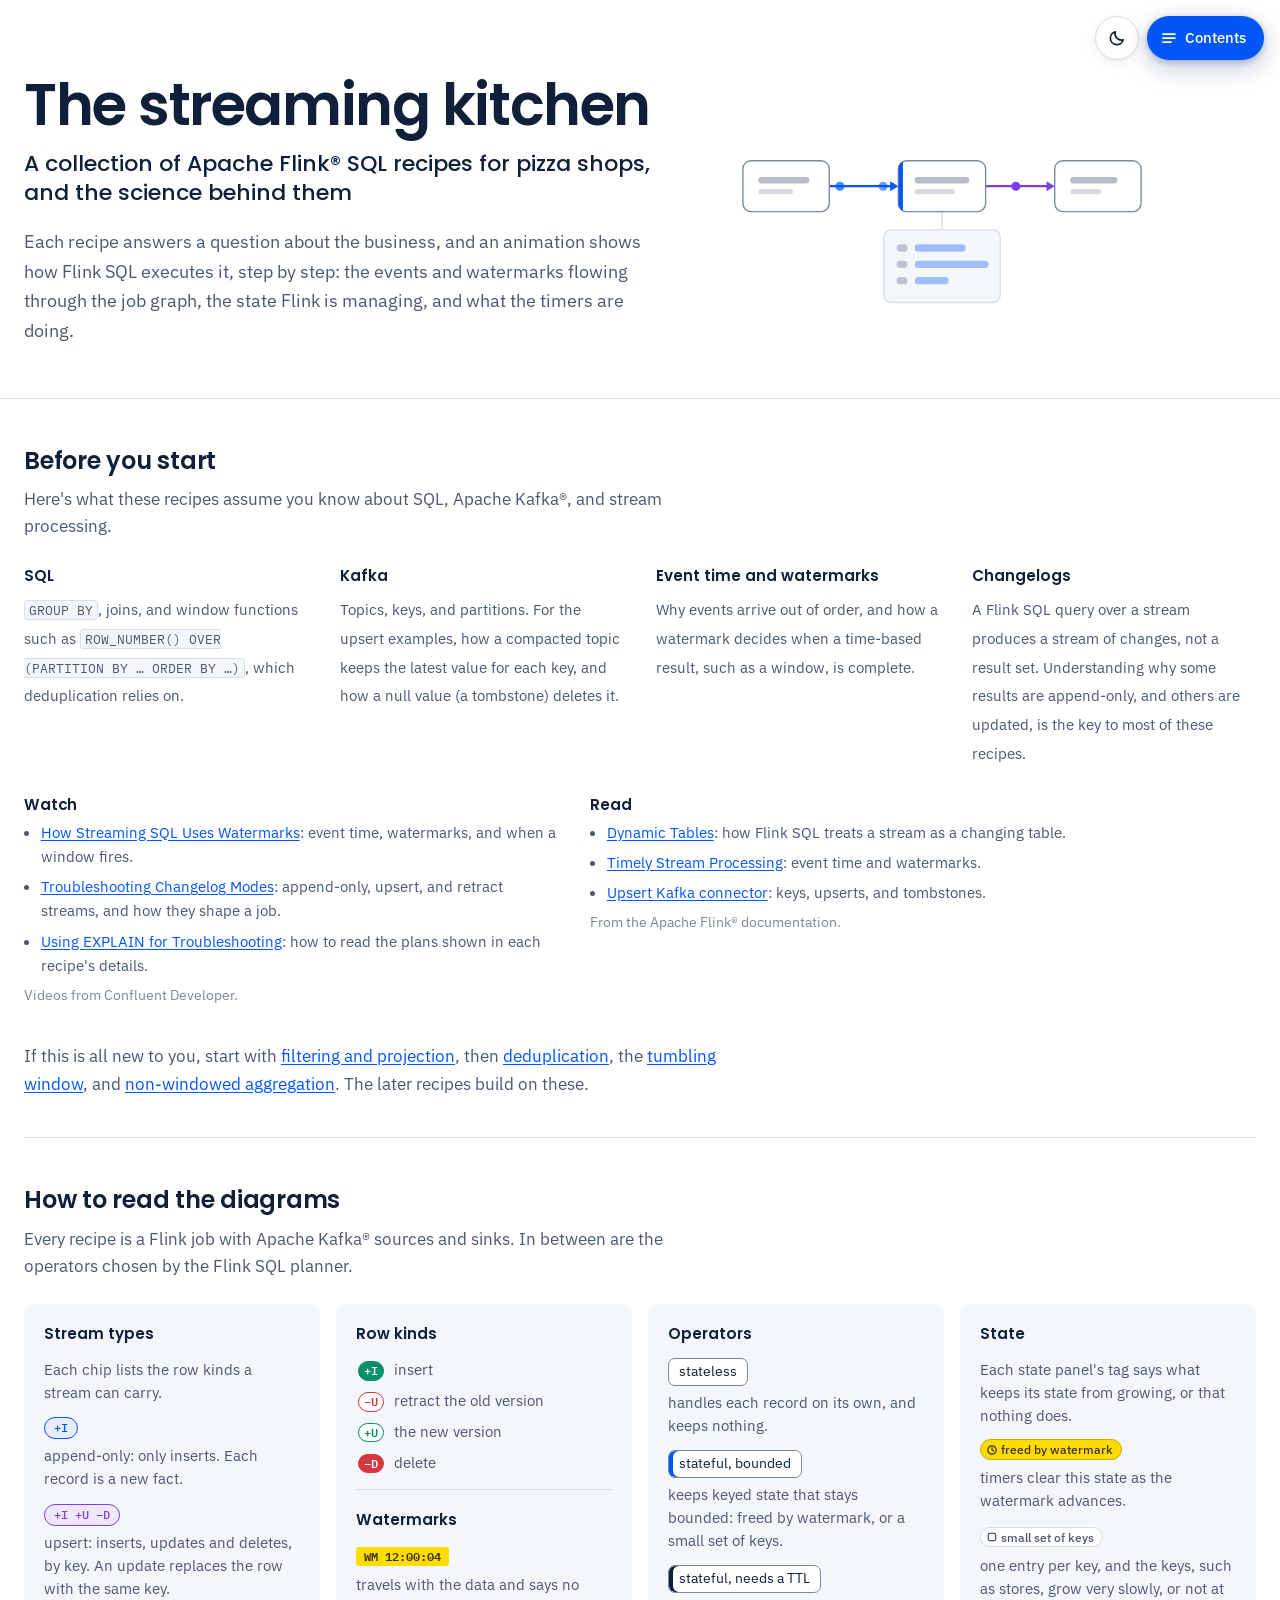
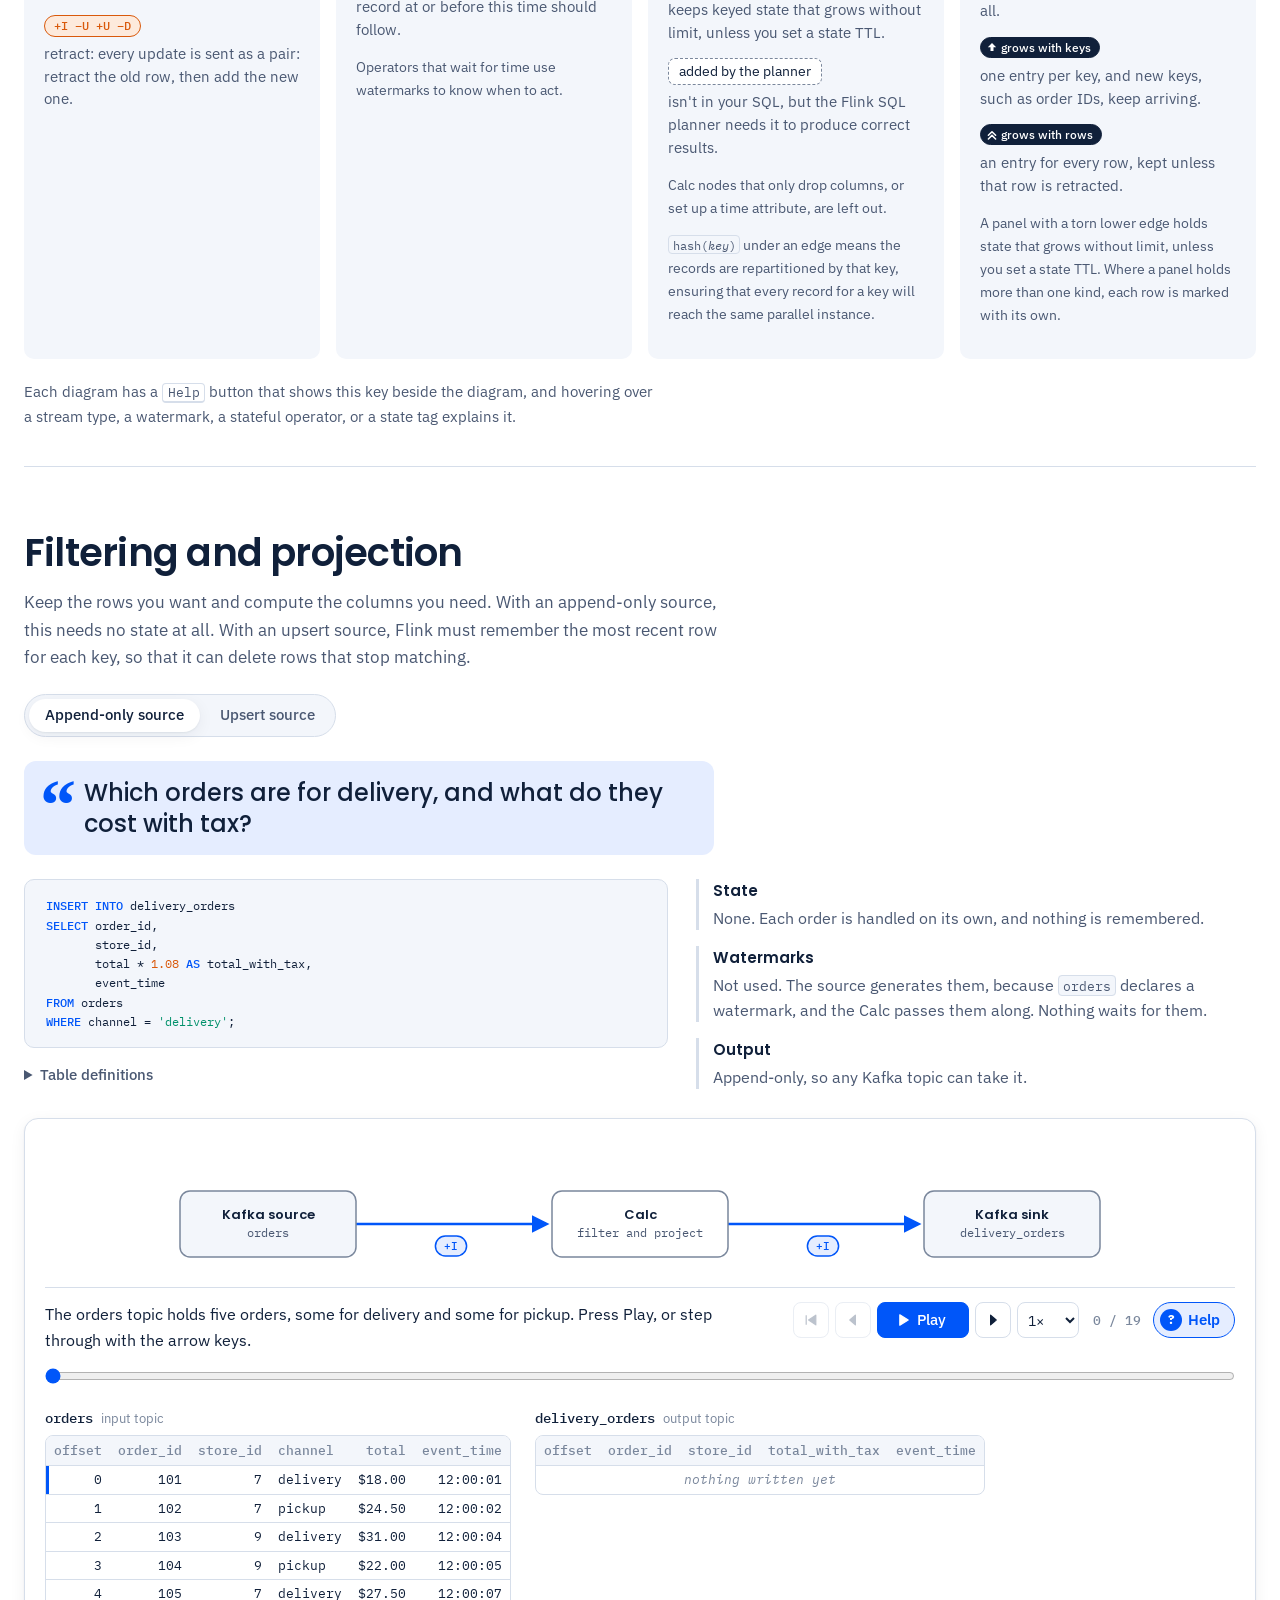
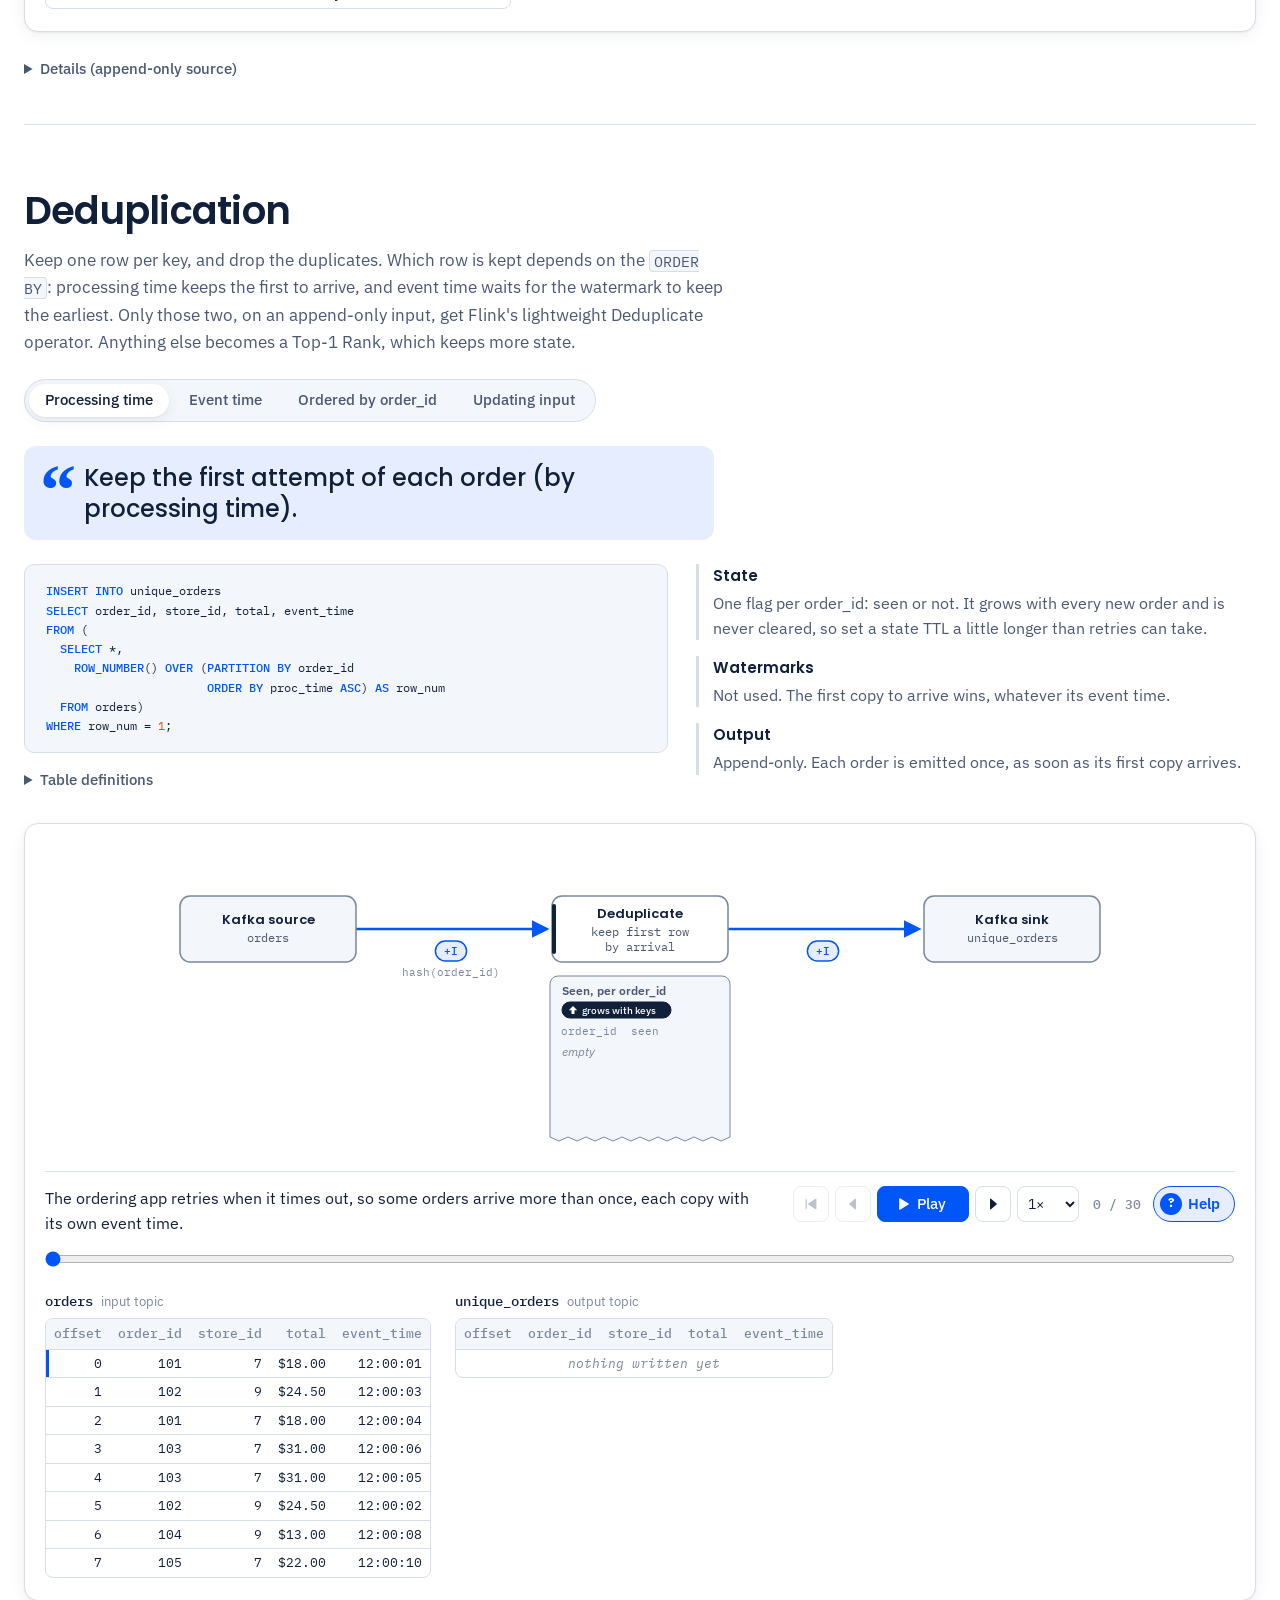
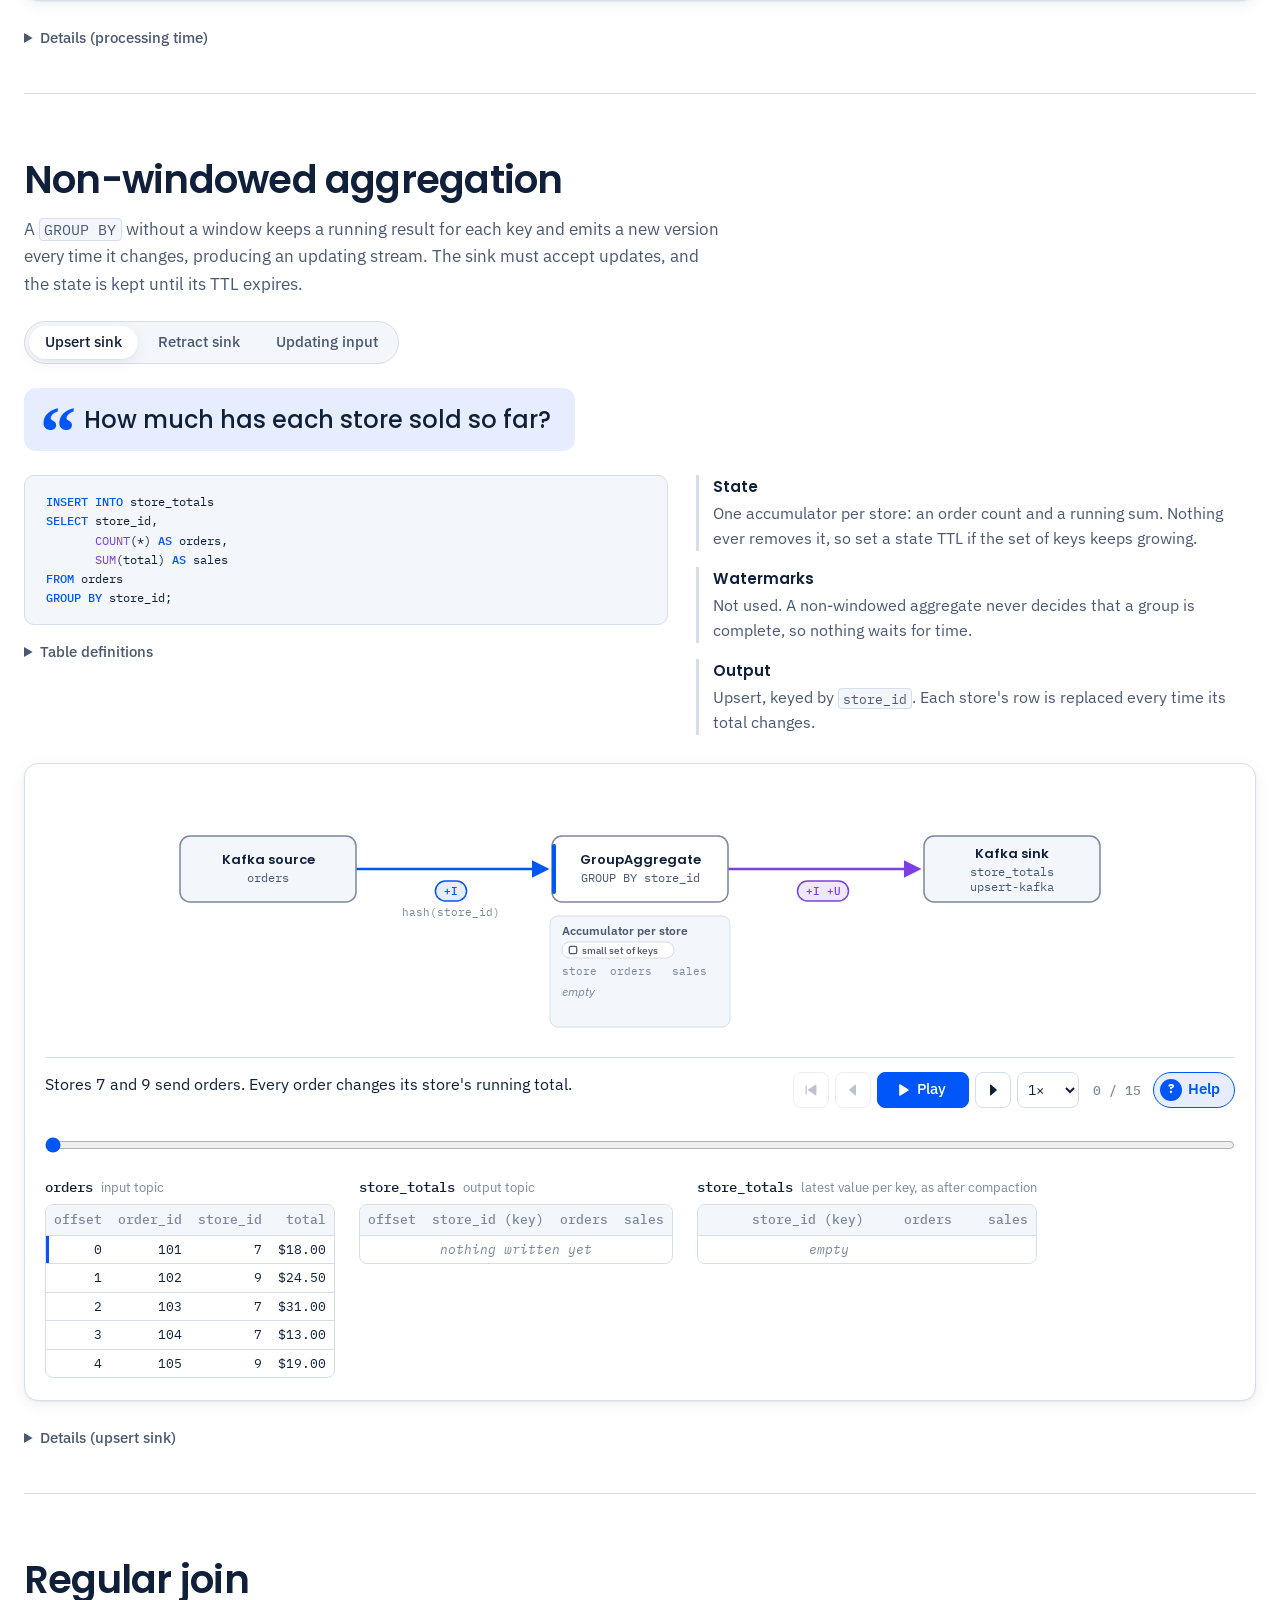
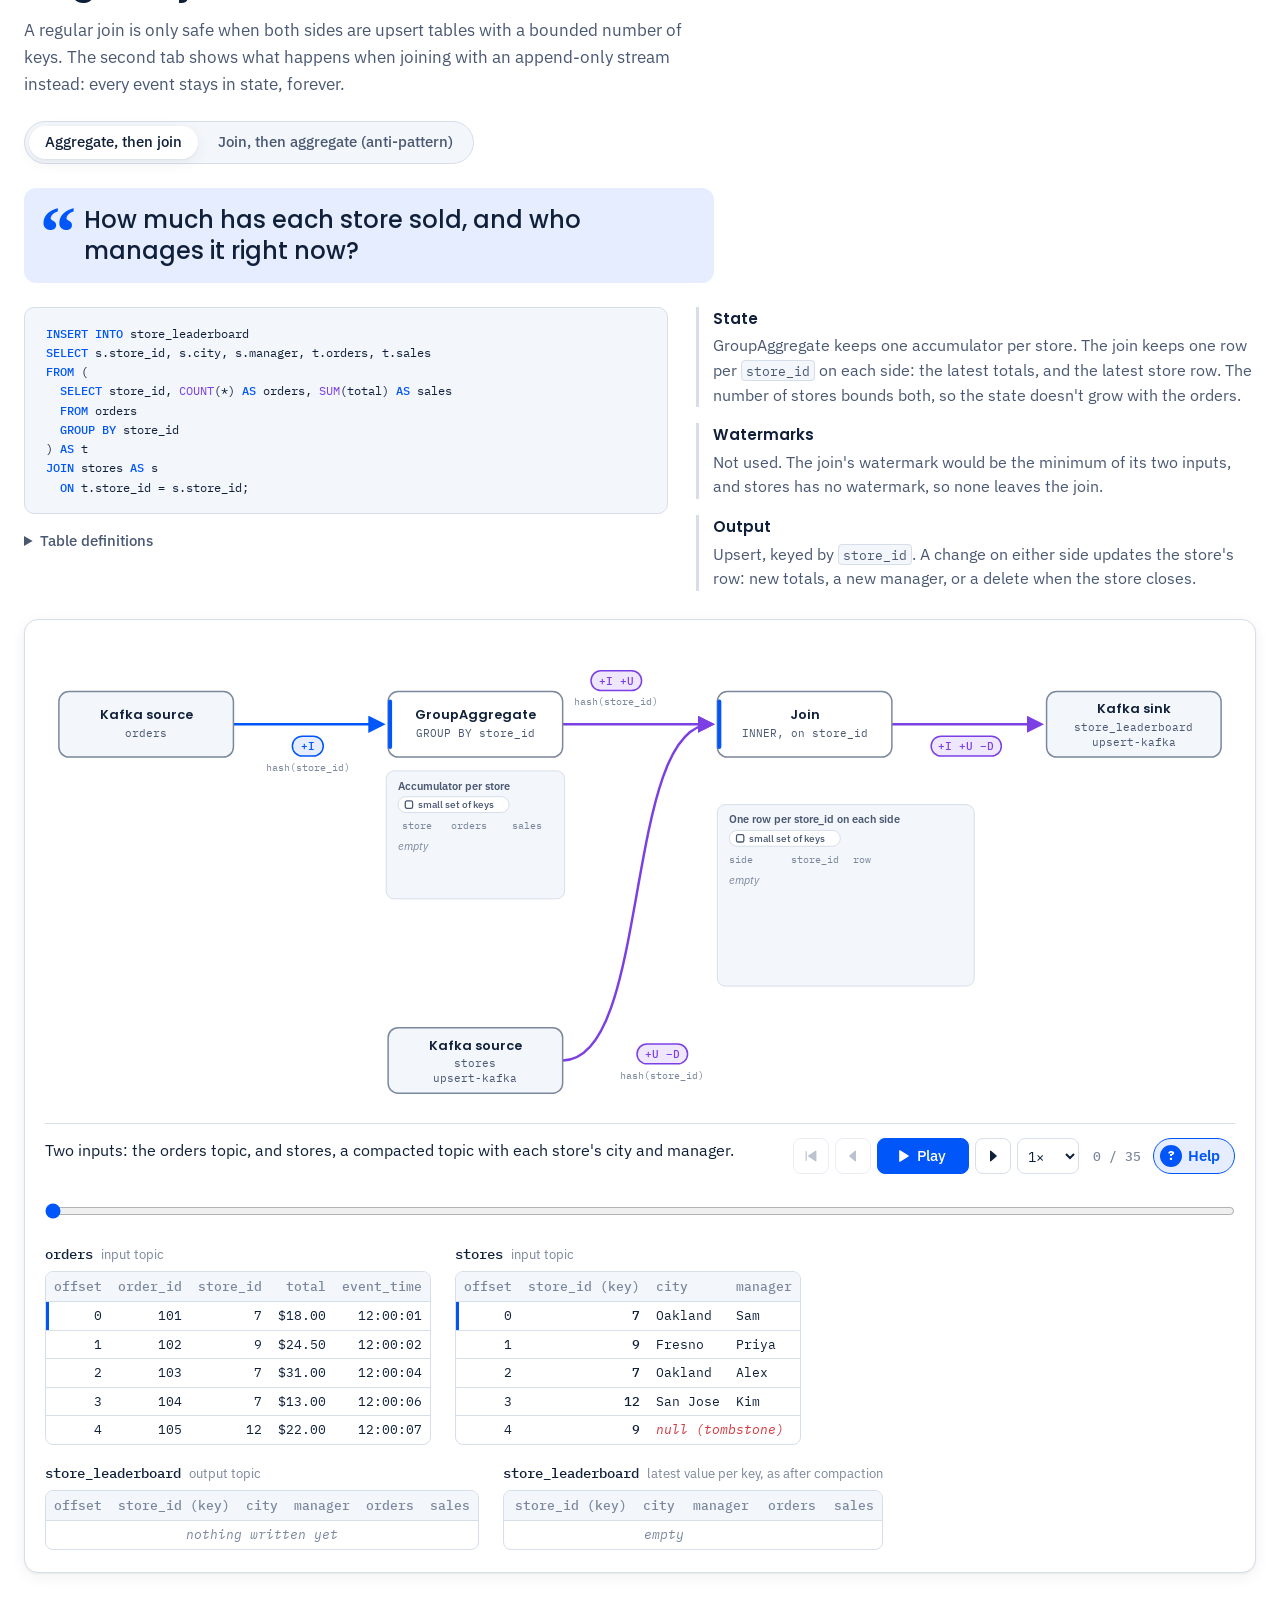
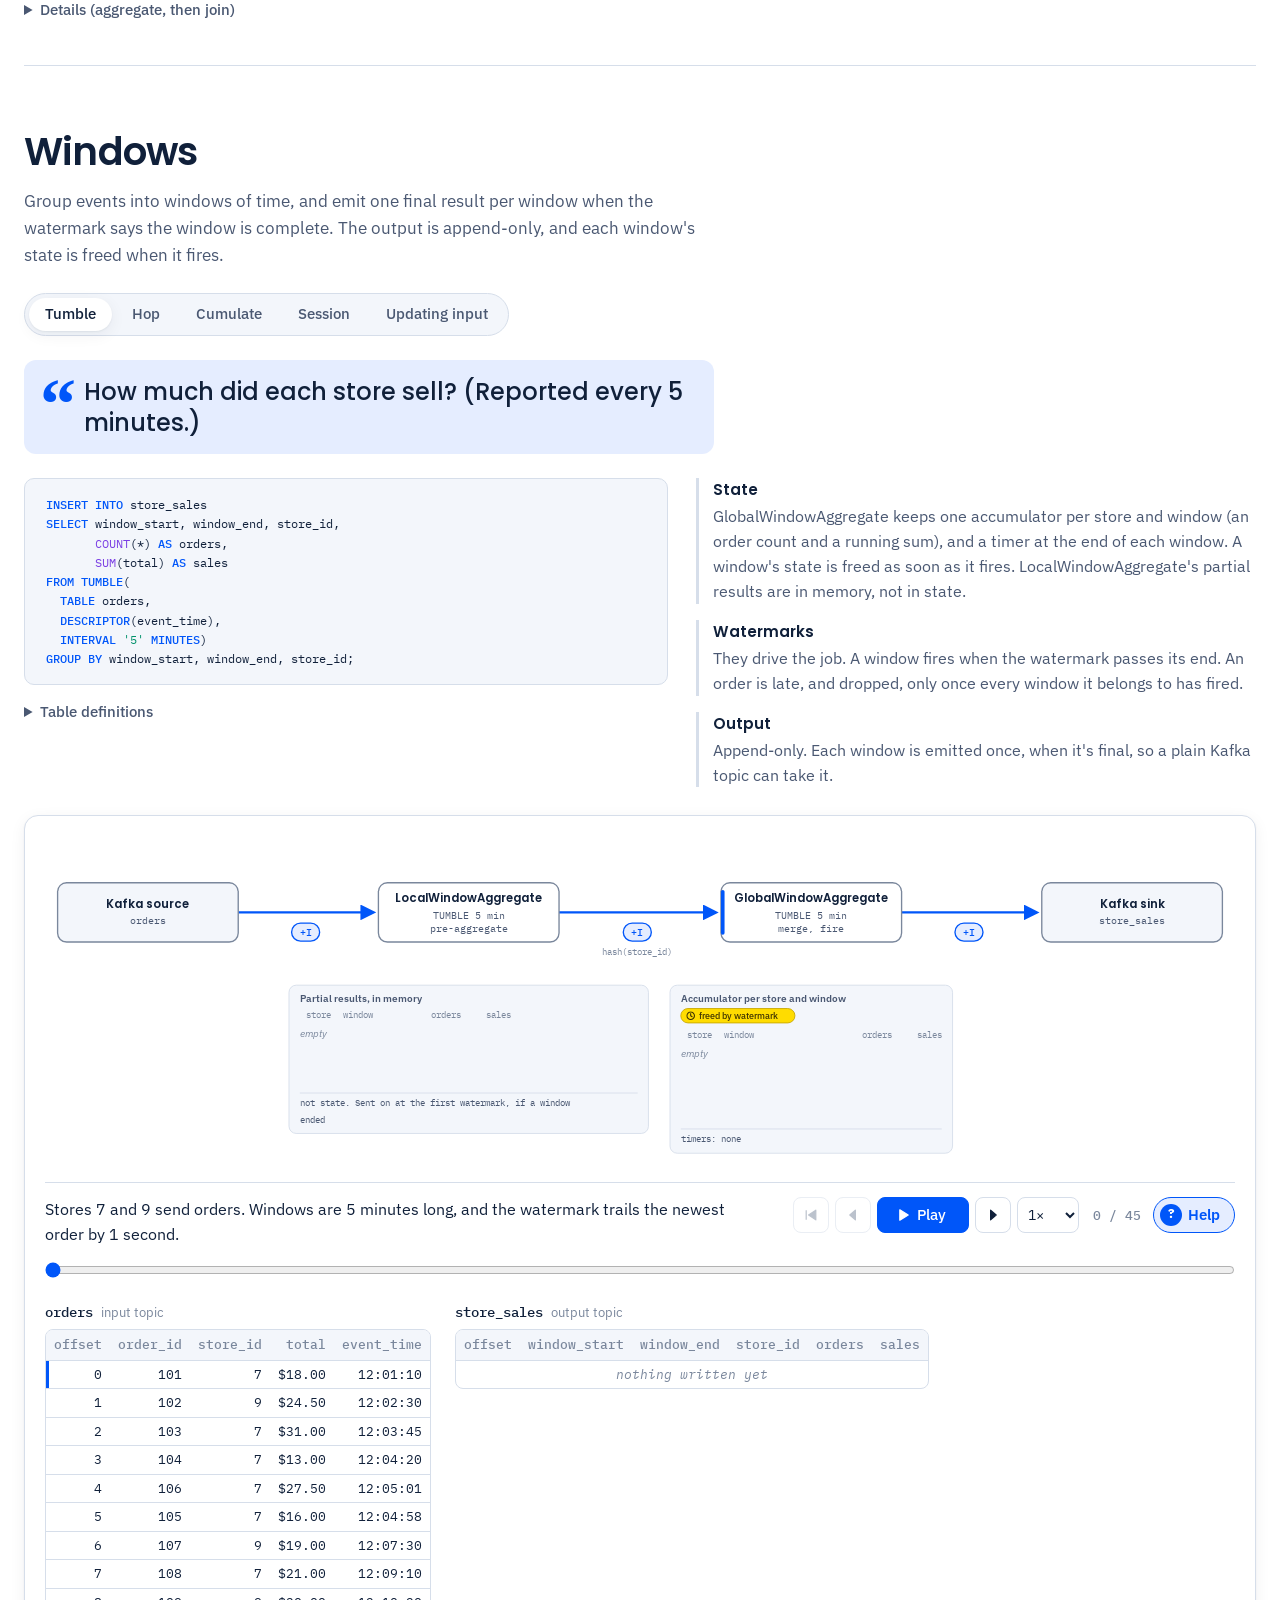
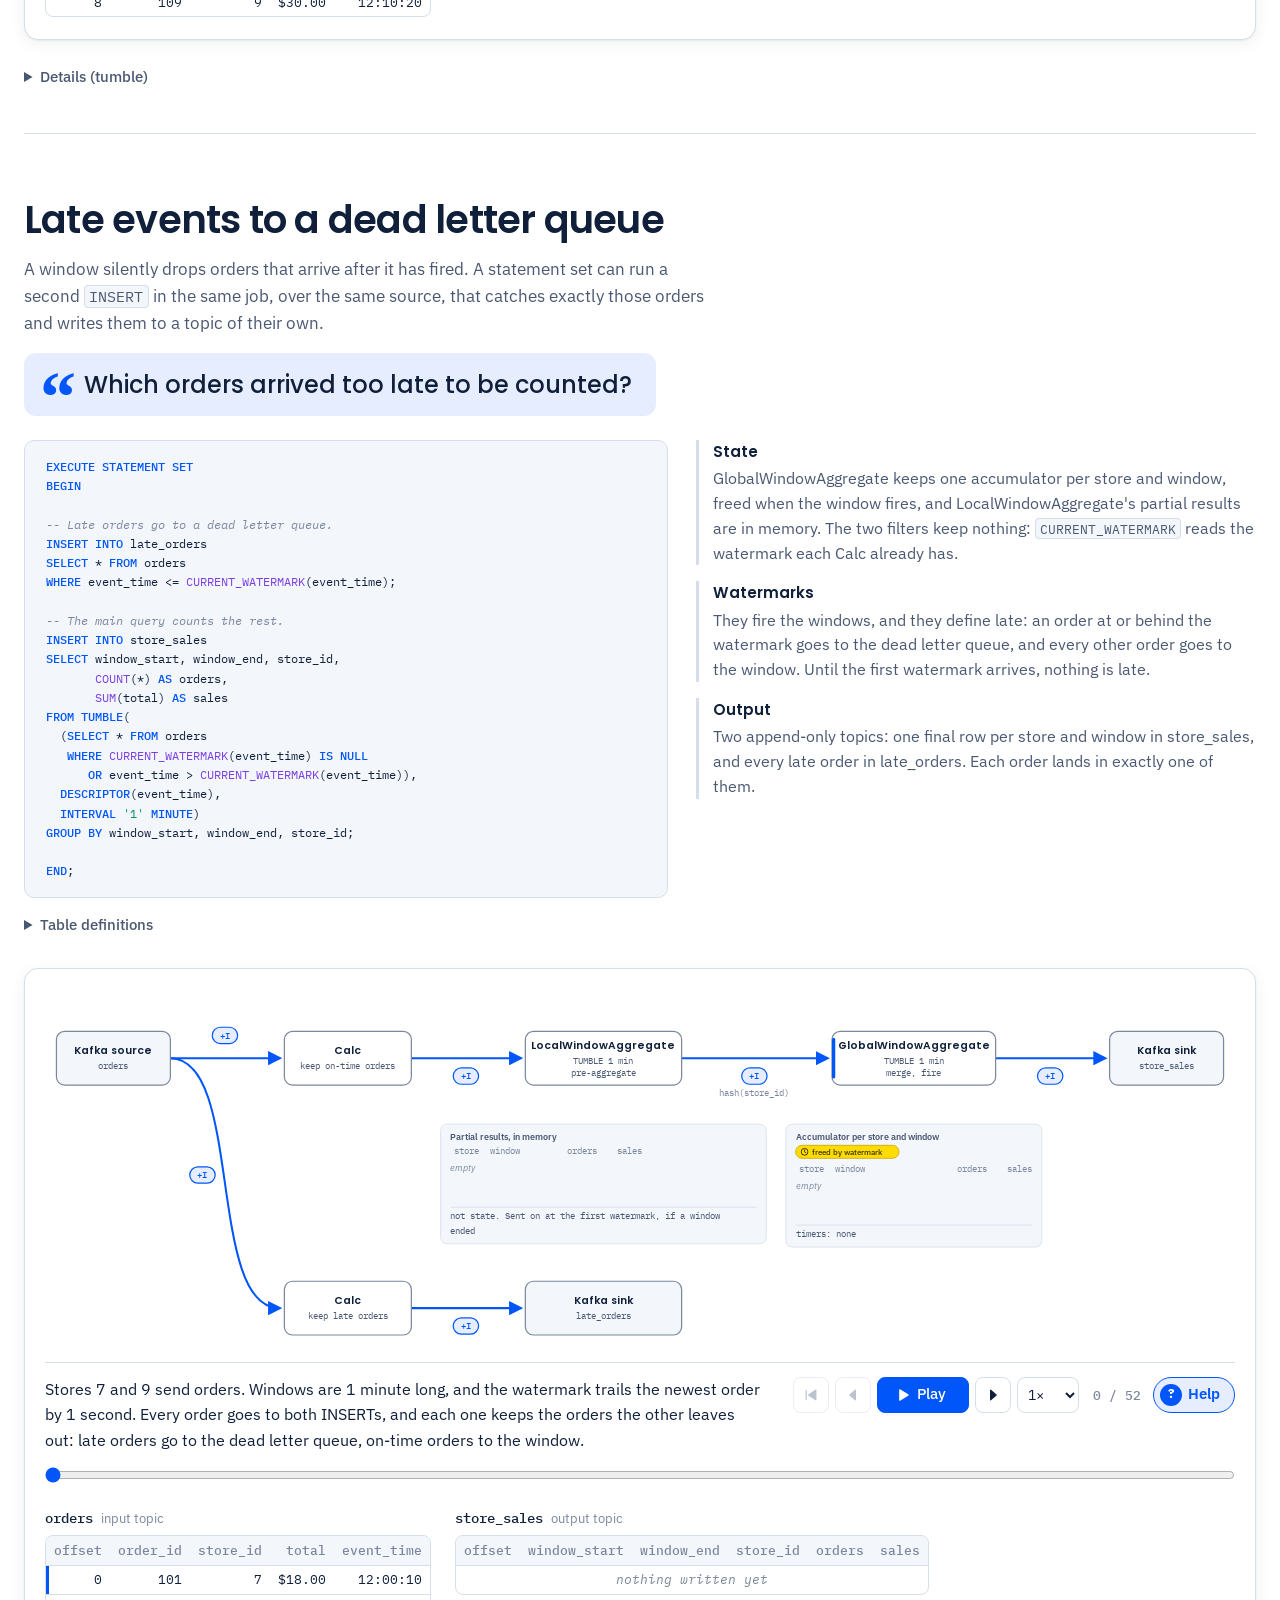
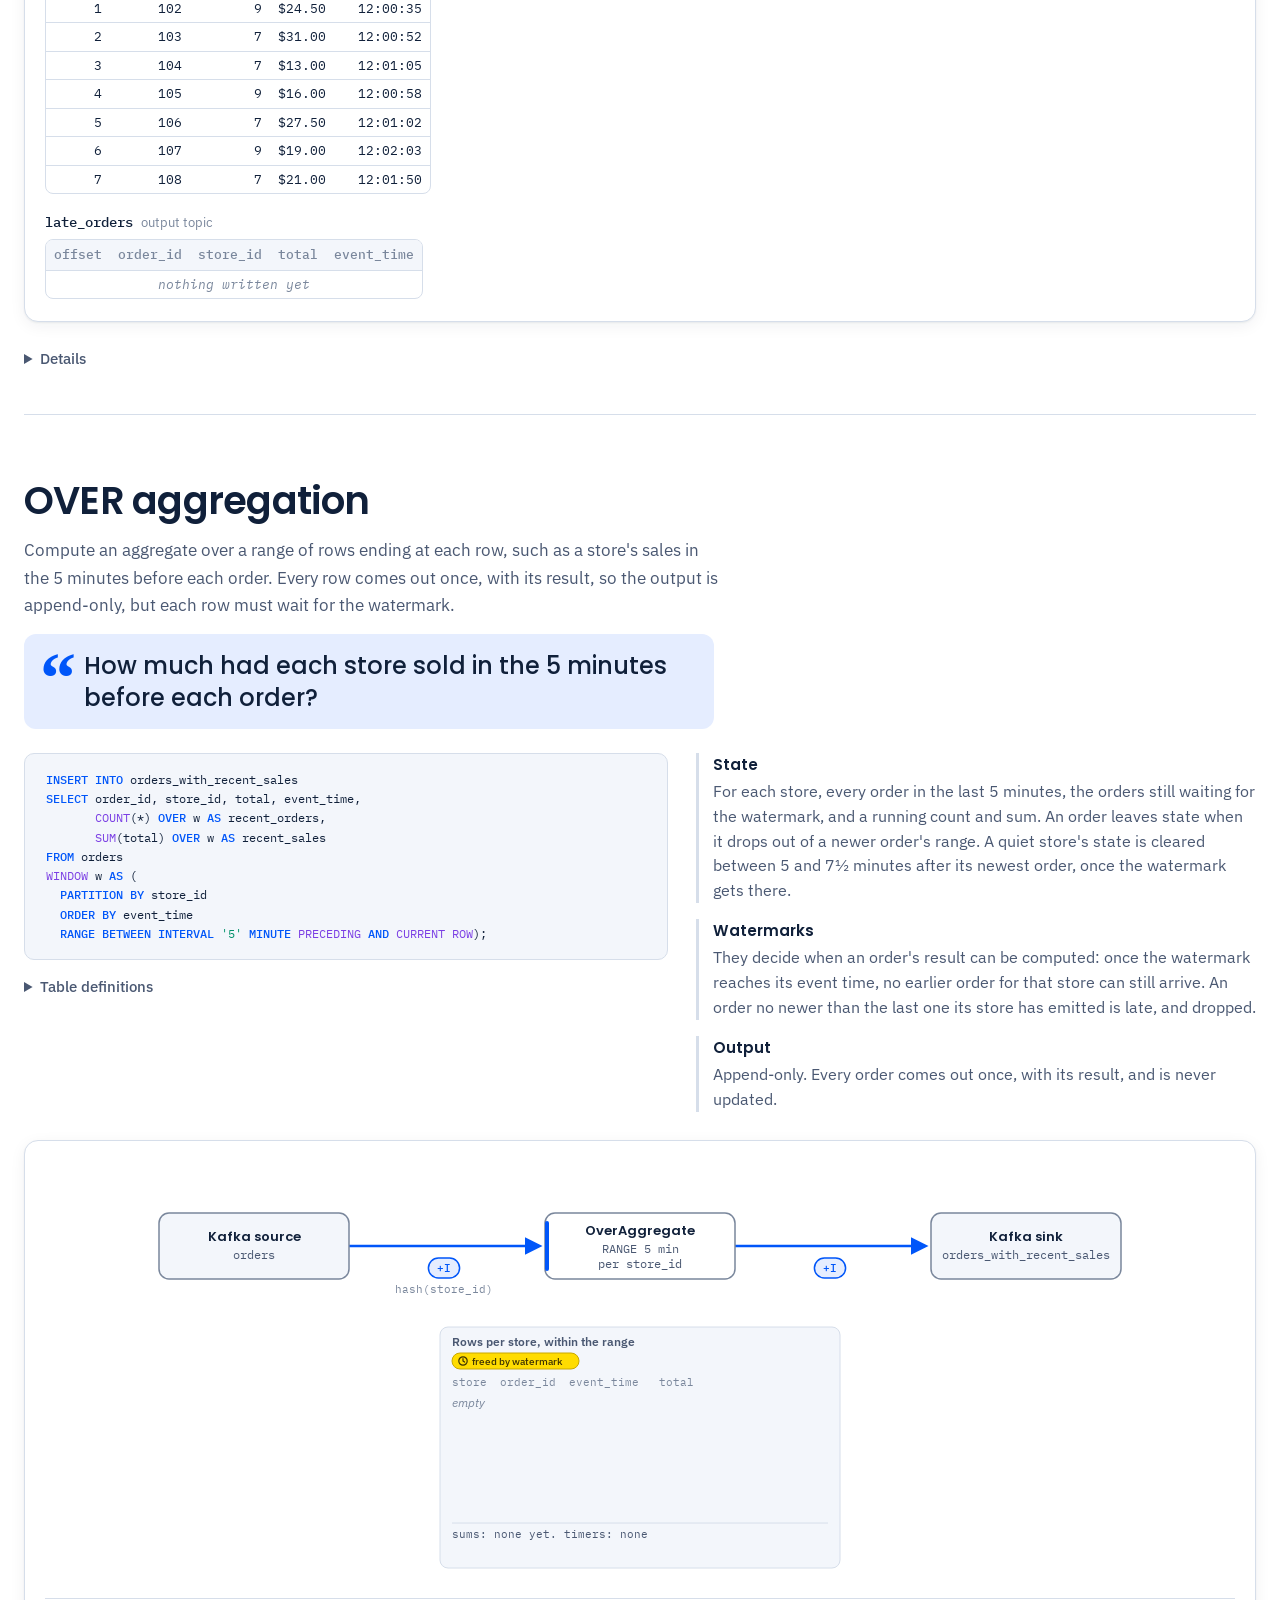
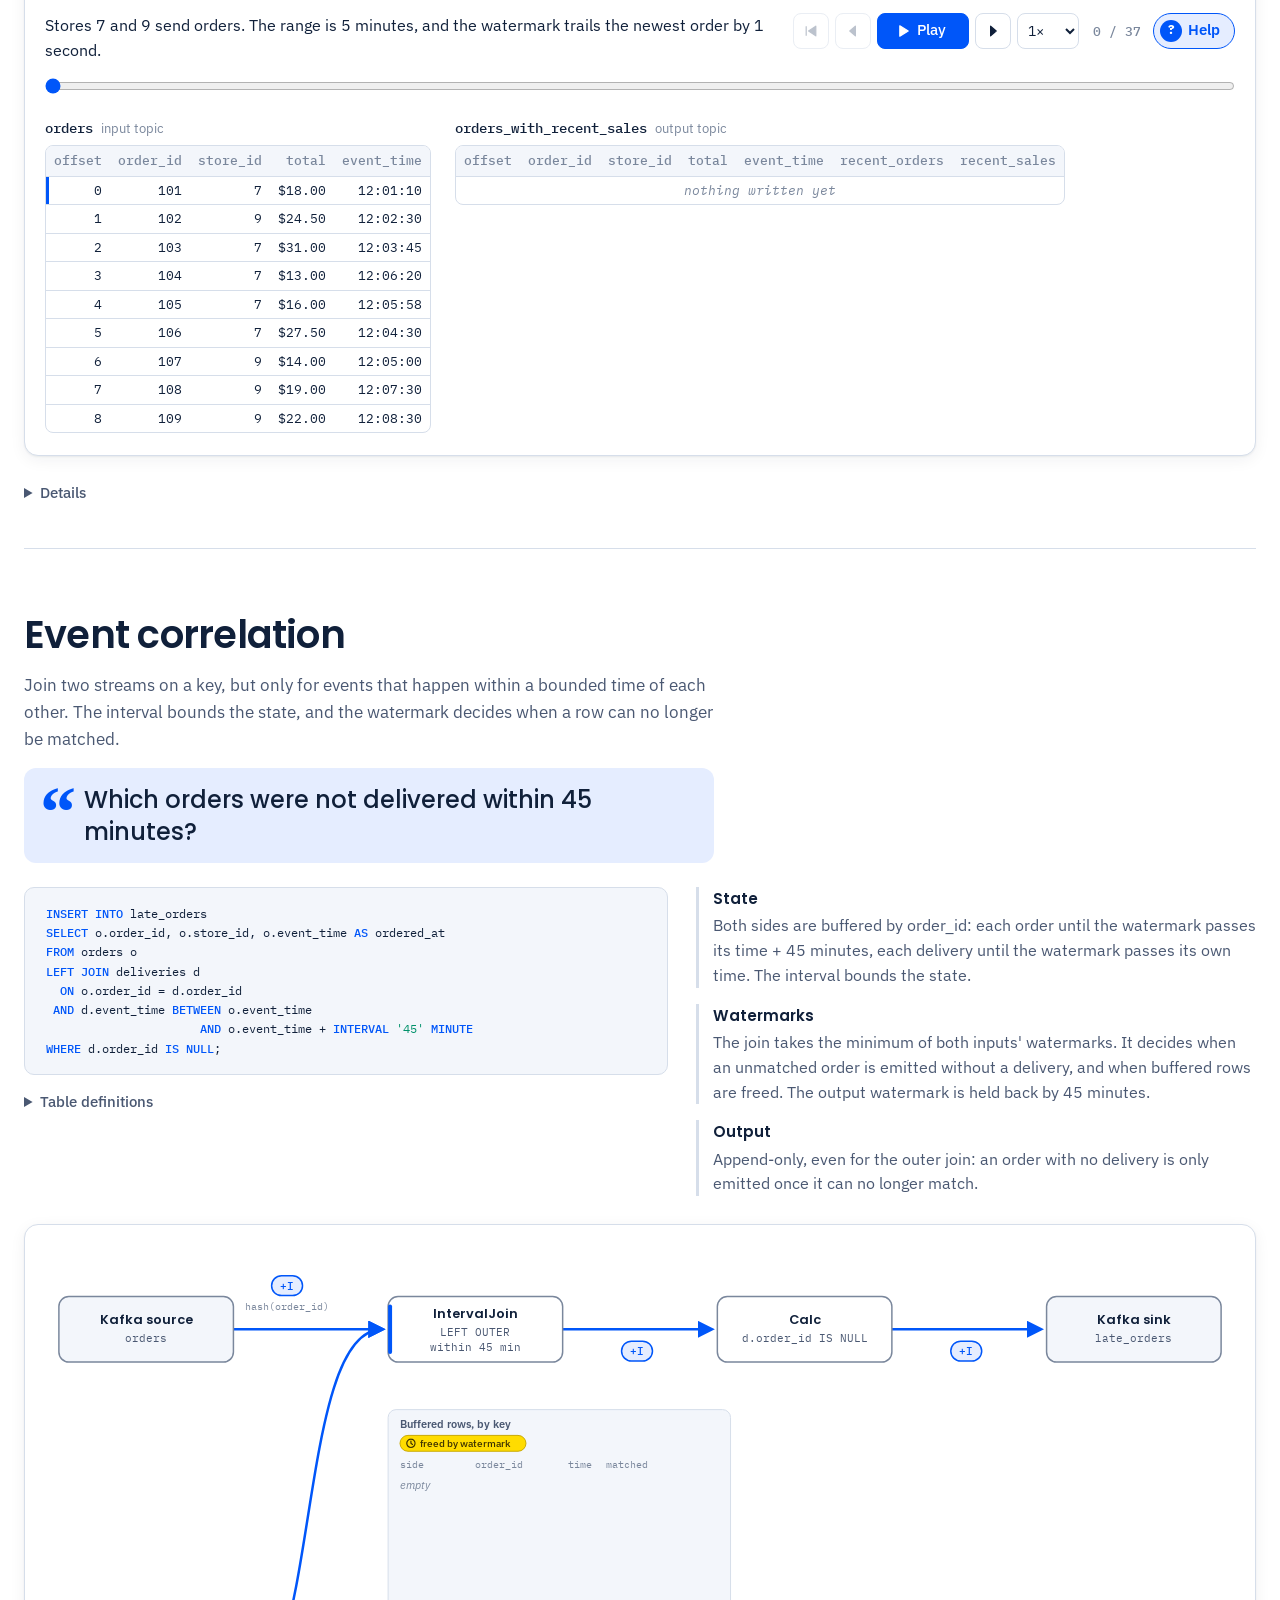
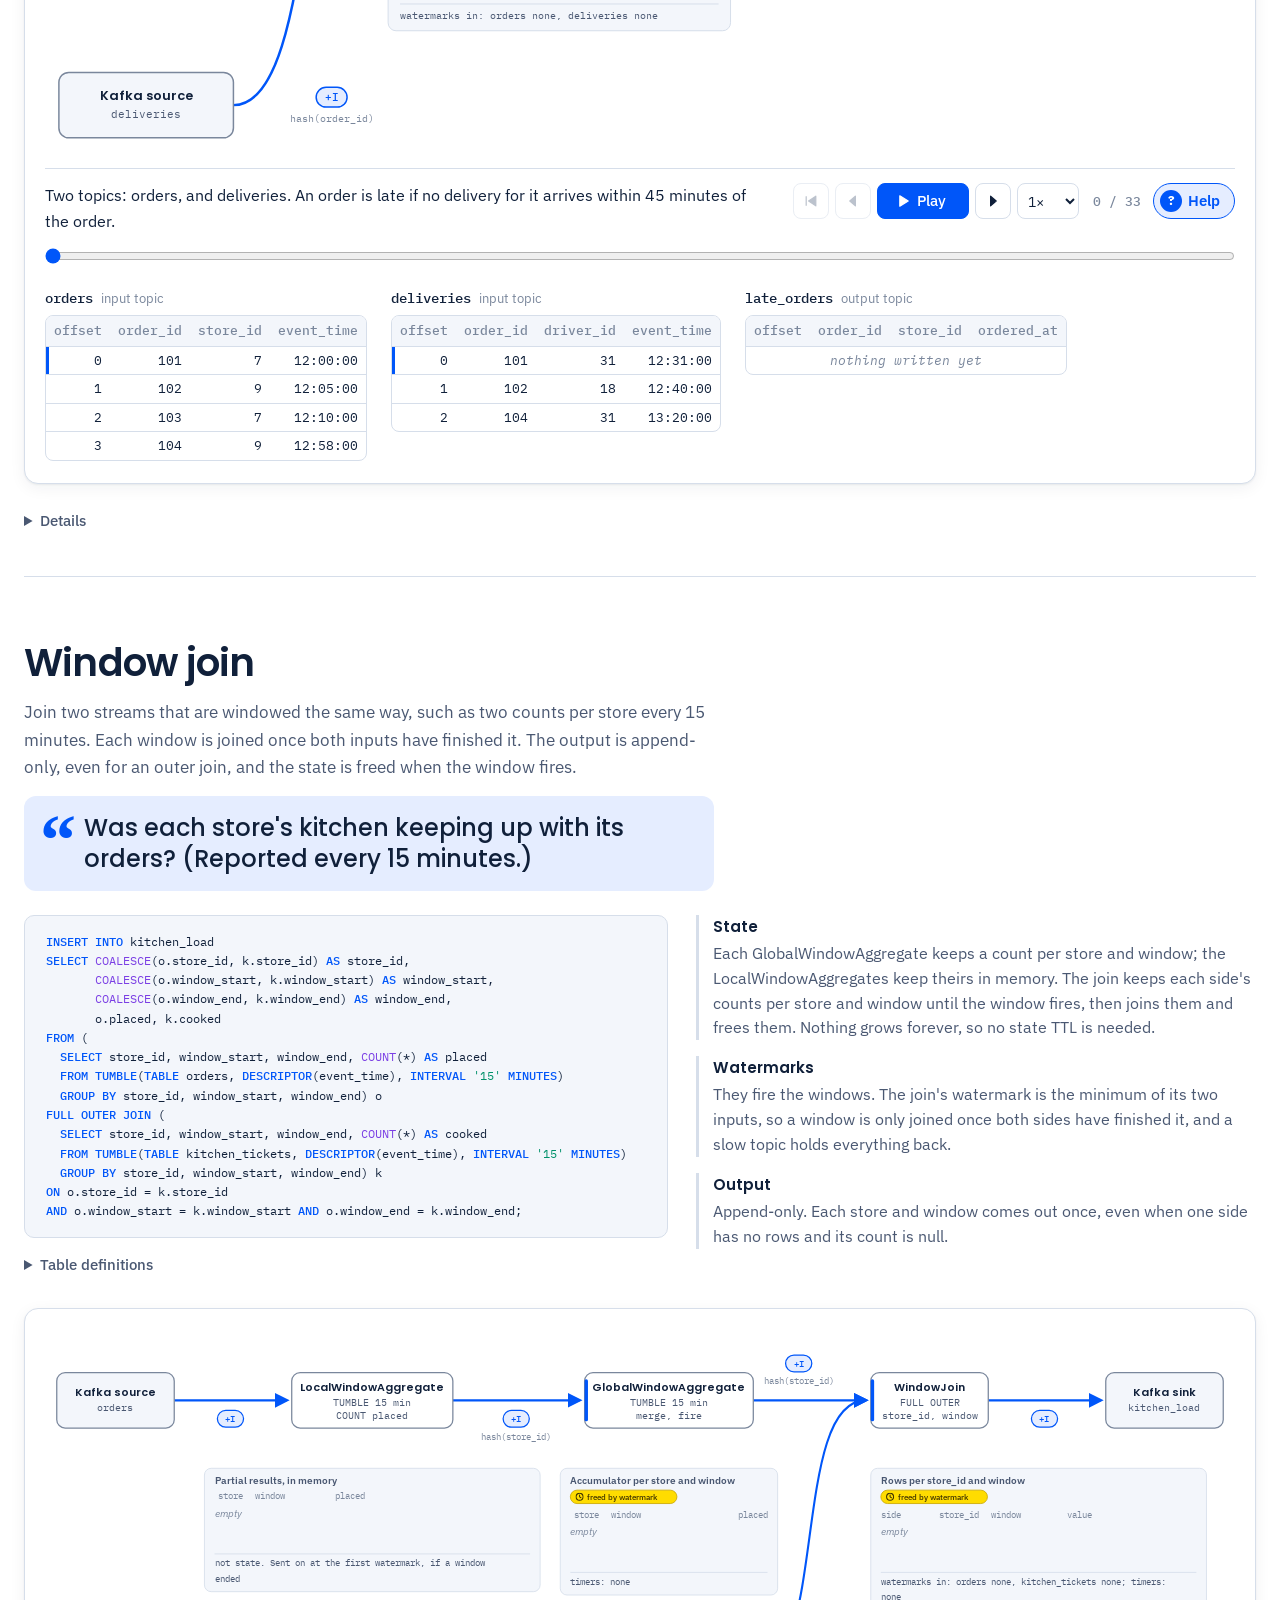
==== commit 70c35802: "Lowercase the recipe names in the primer's reading order Co-Authored-By: Claude Opus 5.5 <noreply@an" ====
--- a/index.html
+++ b/index.html
@@ -134,9 +134,9 @@
           </div>
         </div>
 
-        <p>If this is all new to you, start with <a href="#filter">Filtering and projection</a>, then
-          <a href="#dedup">Deduplication</a>, the <a href="#windows-tumble">tumbling window</a>, and
-          <a href="#aggregation">Non-windowed aggregation</a>. The later recipes build on these.</p>
+        <p>If this is all new to you, start with <a href="#filter">filtering and projection</a>, then
+          <a href="#dedup">deduplication</a>, the <a href="#windows-tumble">tumbling window</a>, and
+          <a href="#aggregation">non-windowed aggregation</a>. The later recipes build on these.</p>
       </section>
 
       <section class="primer" id="reading" aria-labelledby="reading-h">
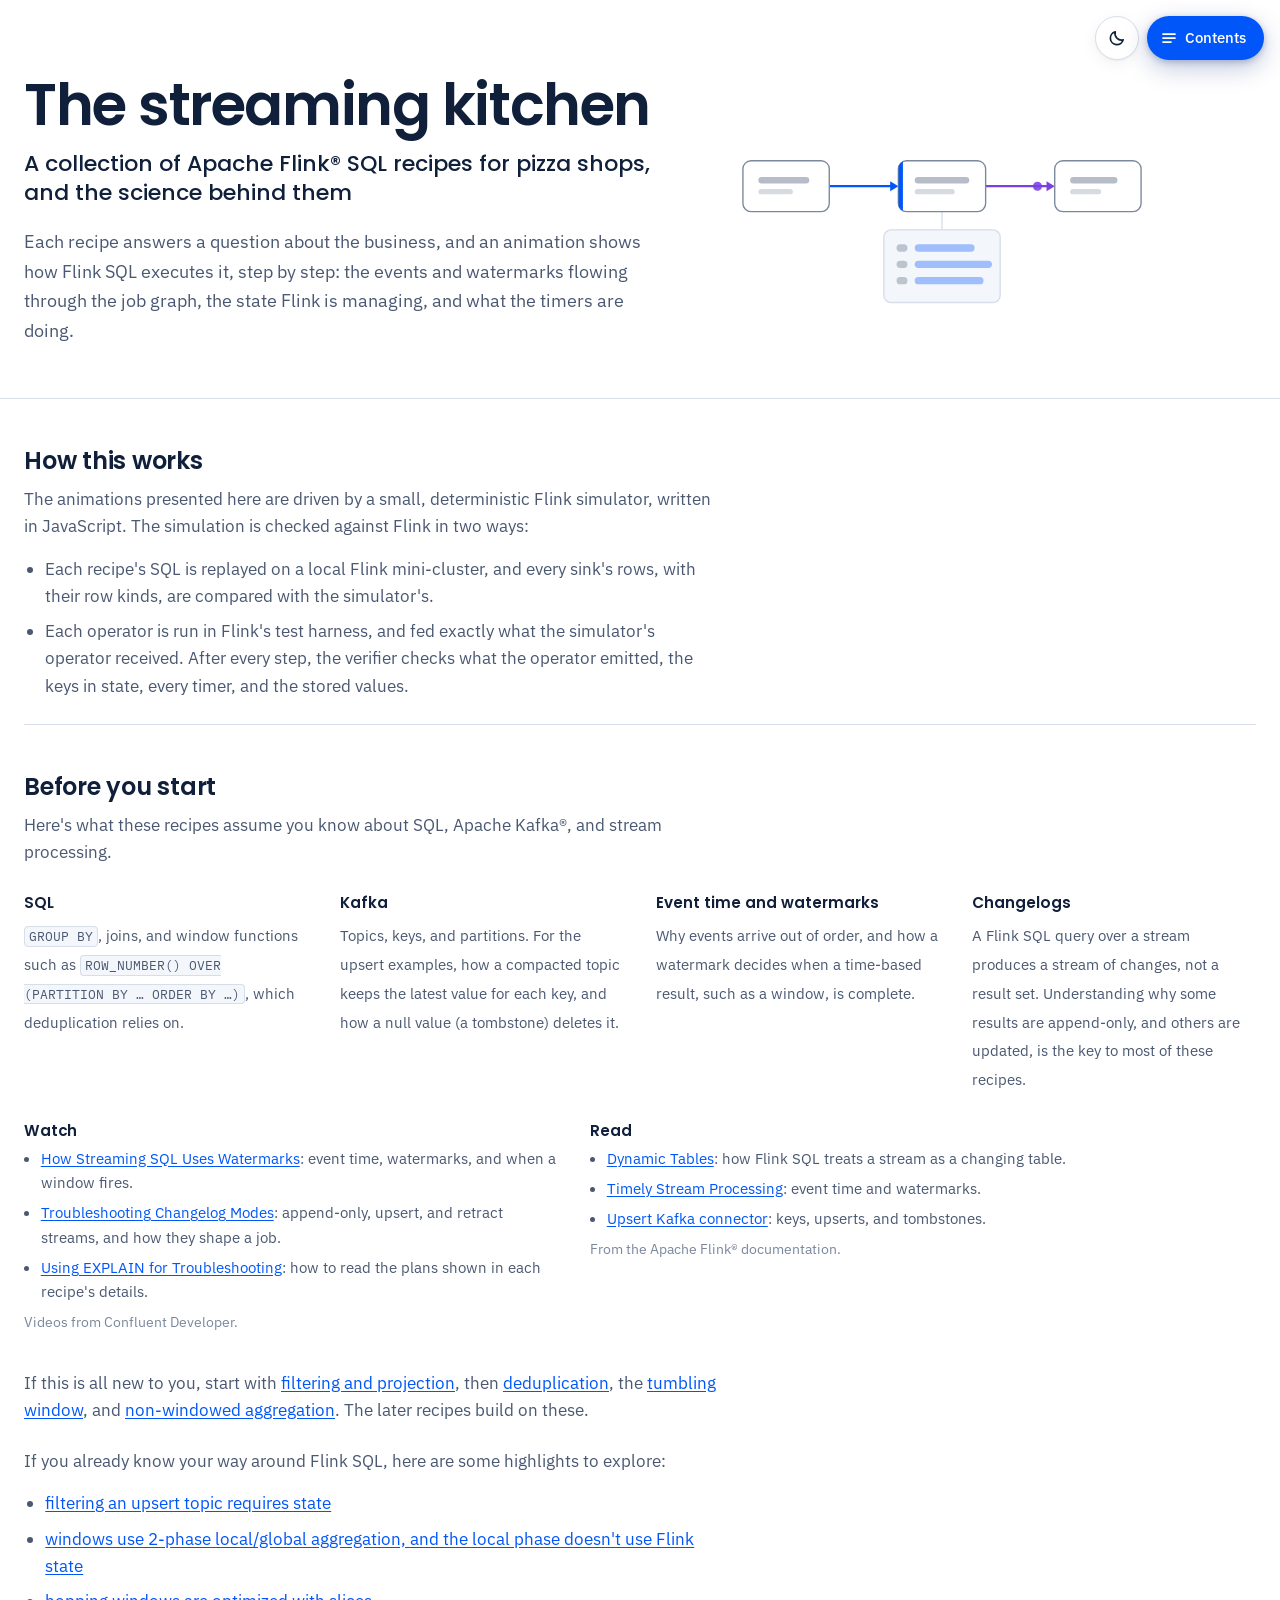
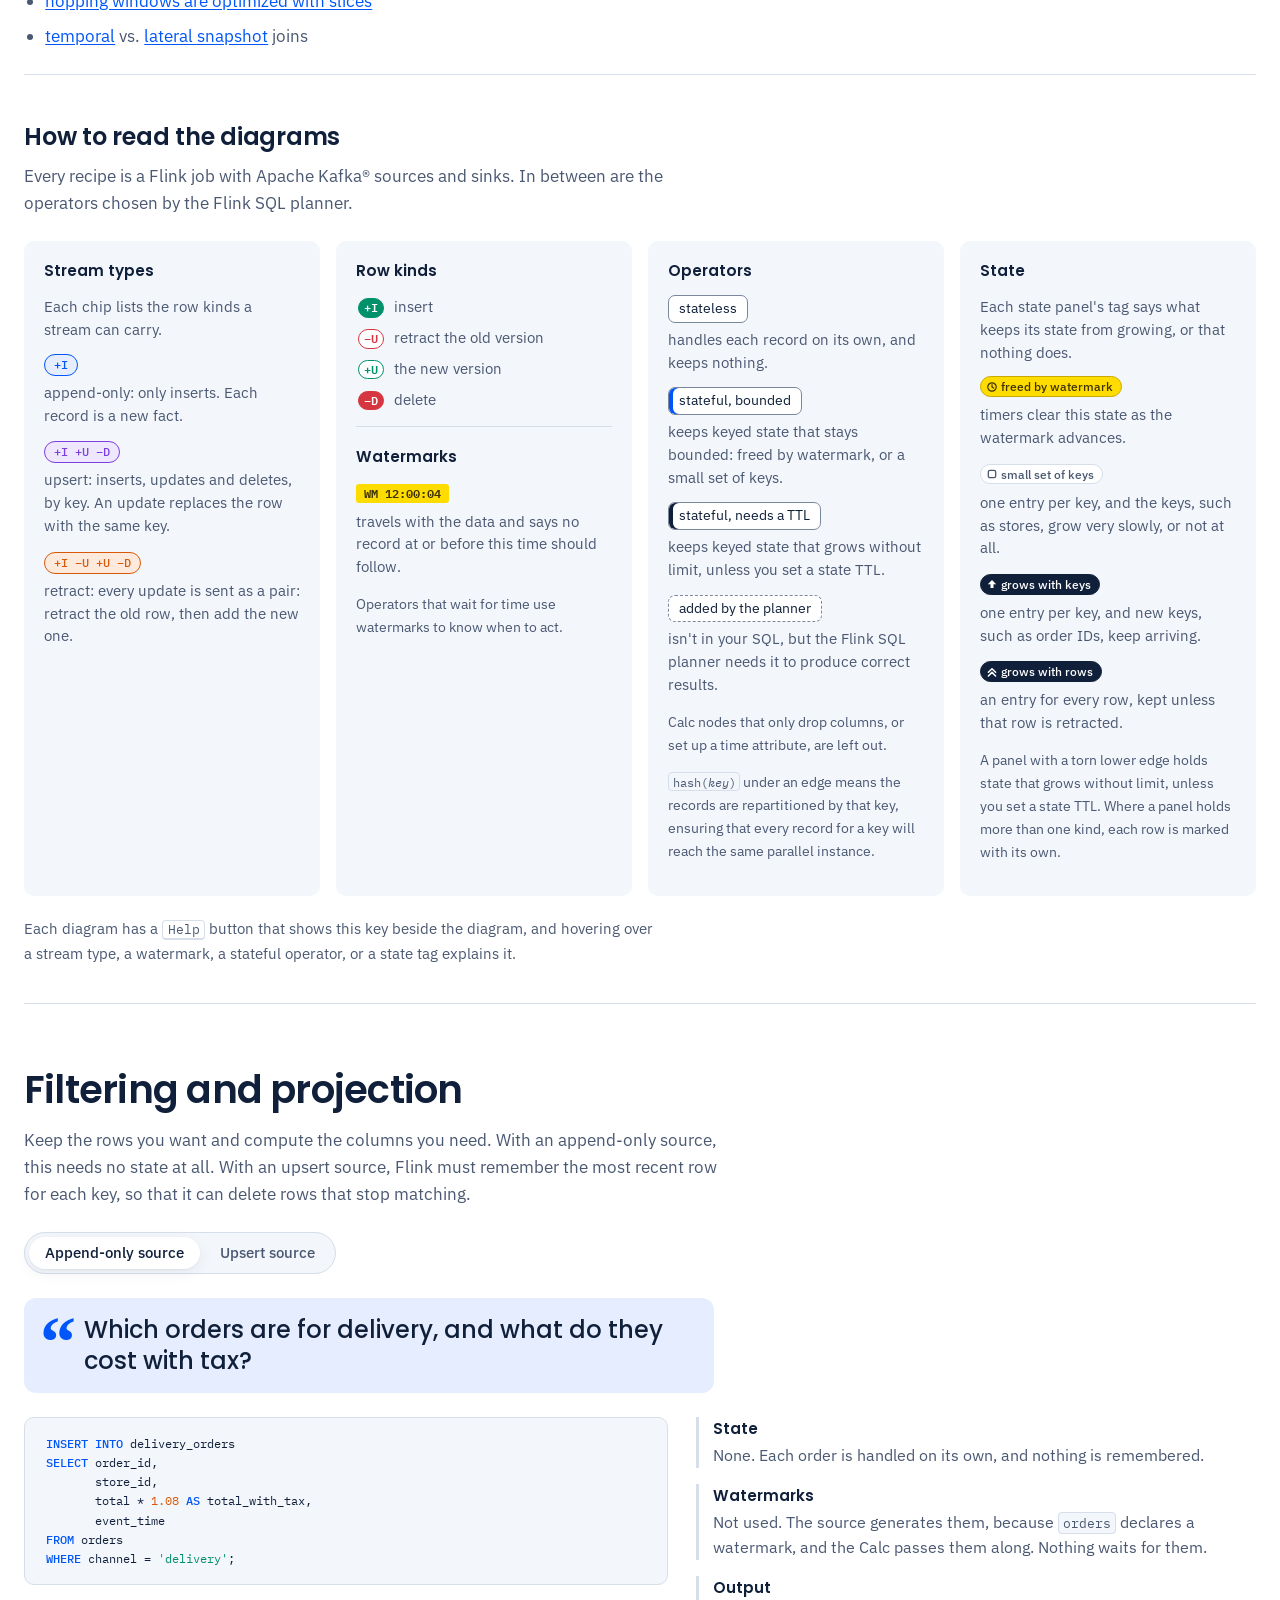
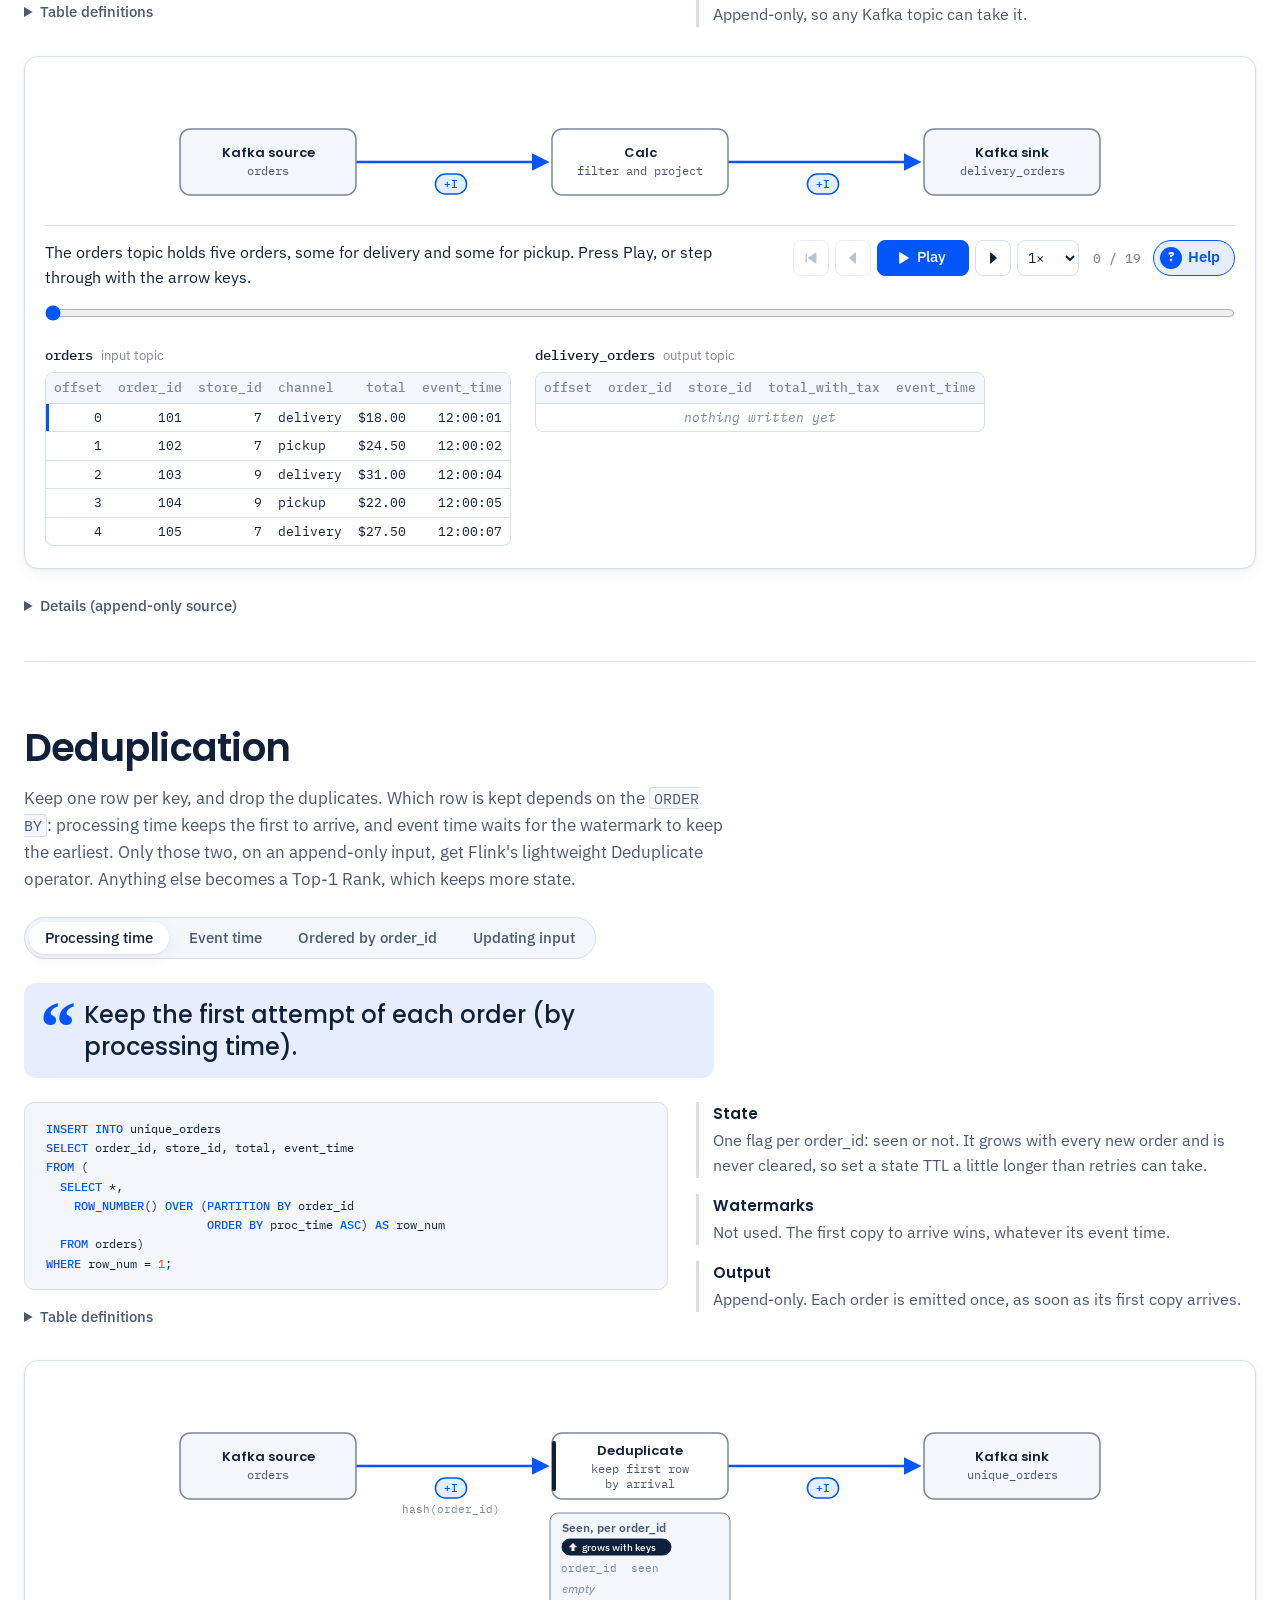
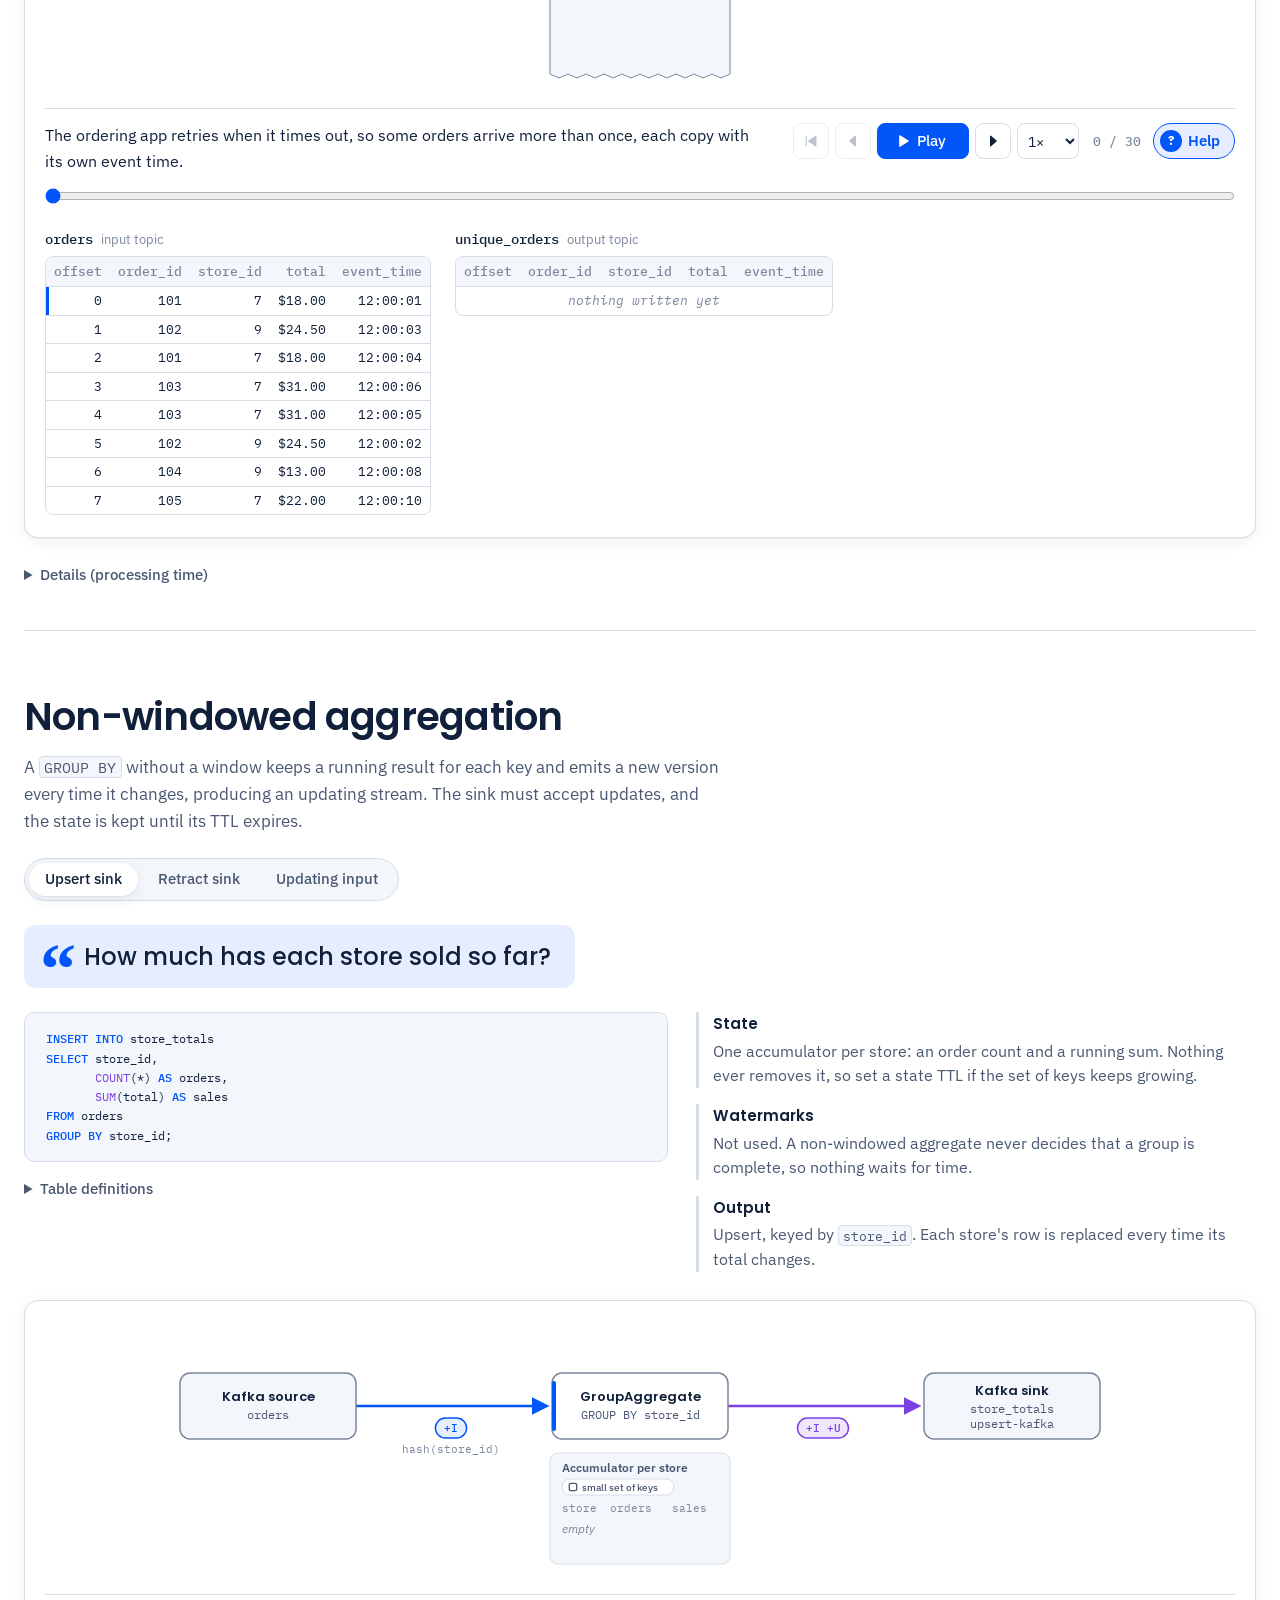
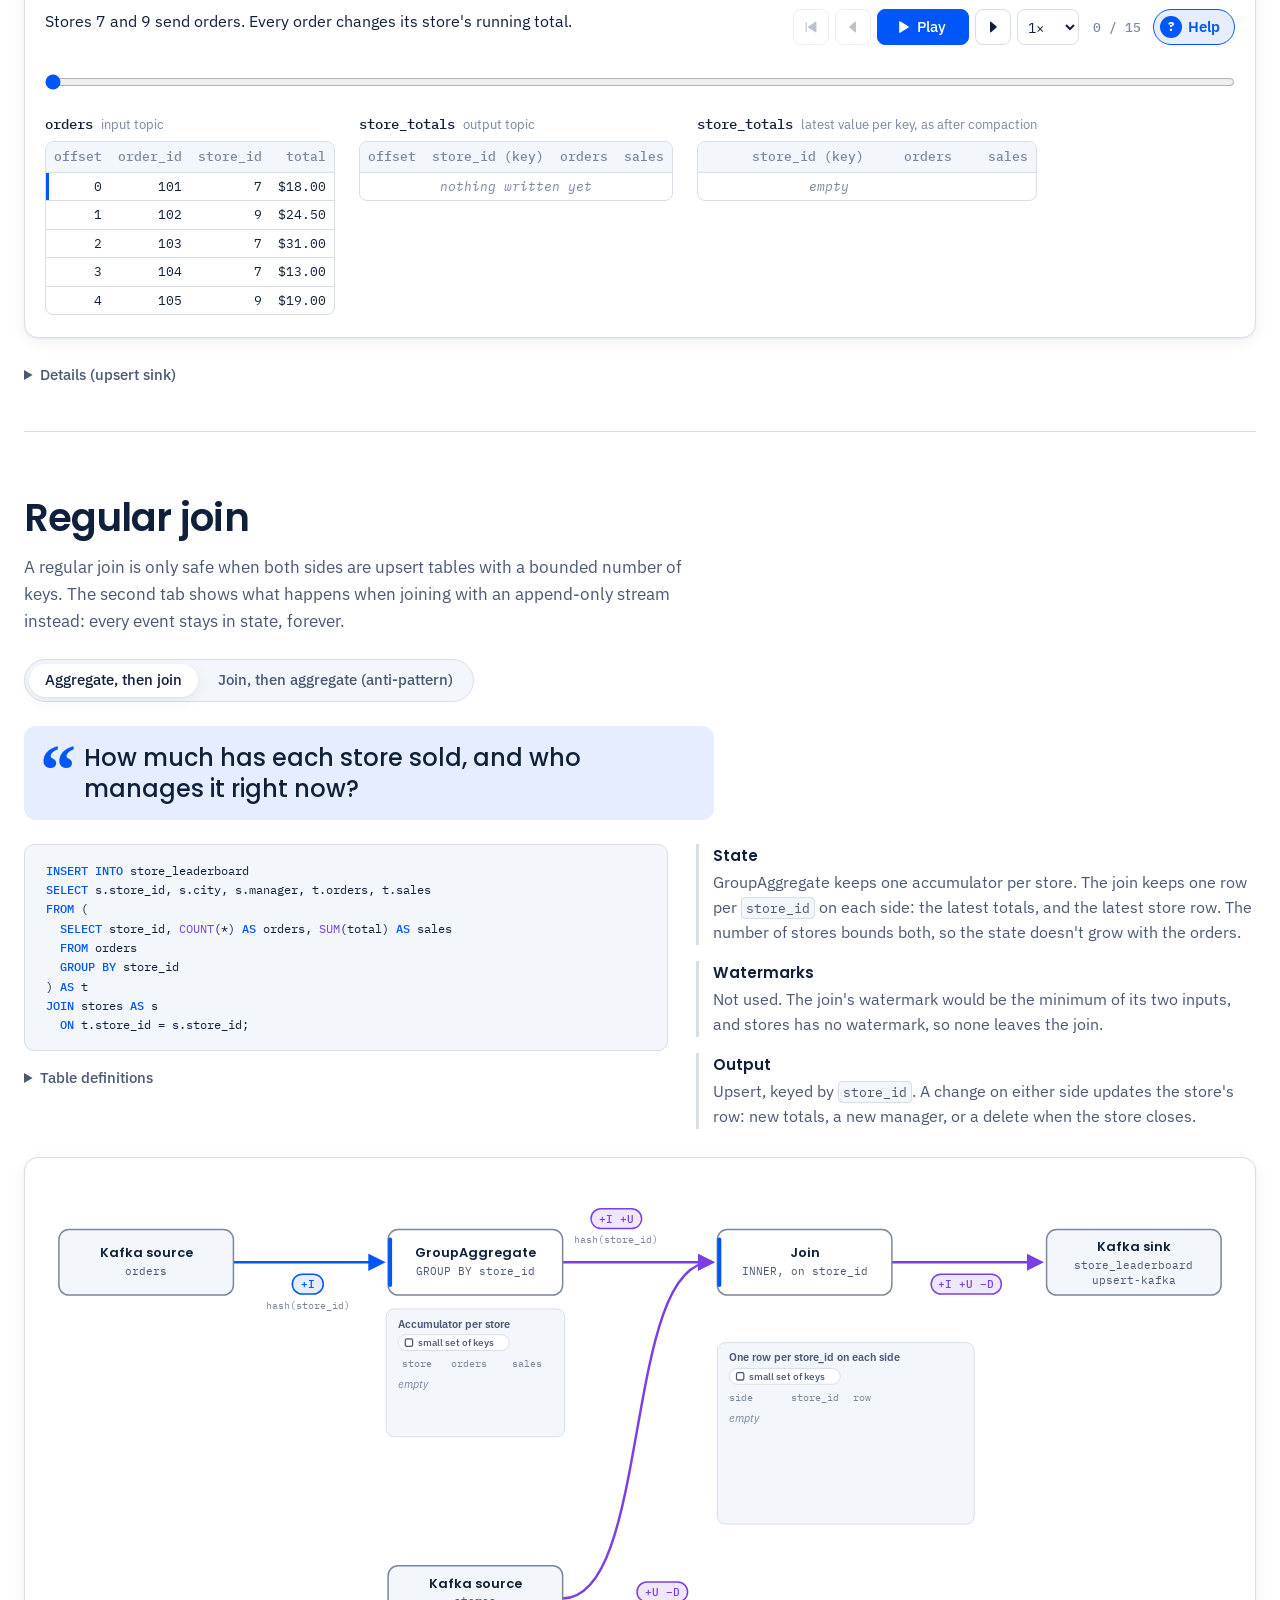
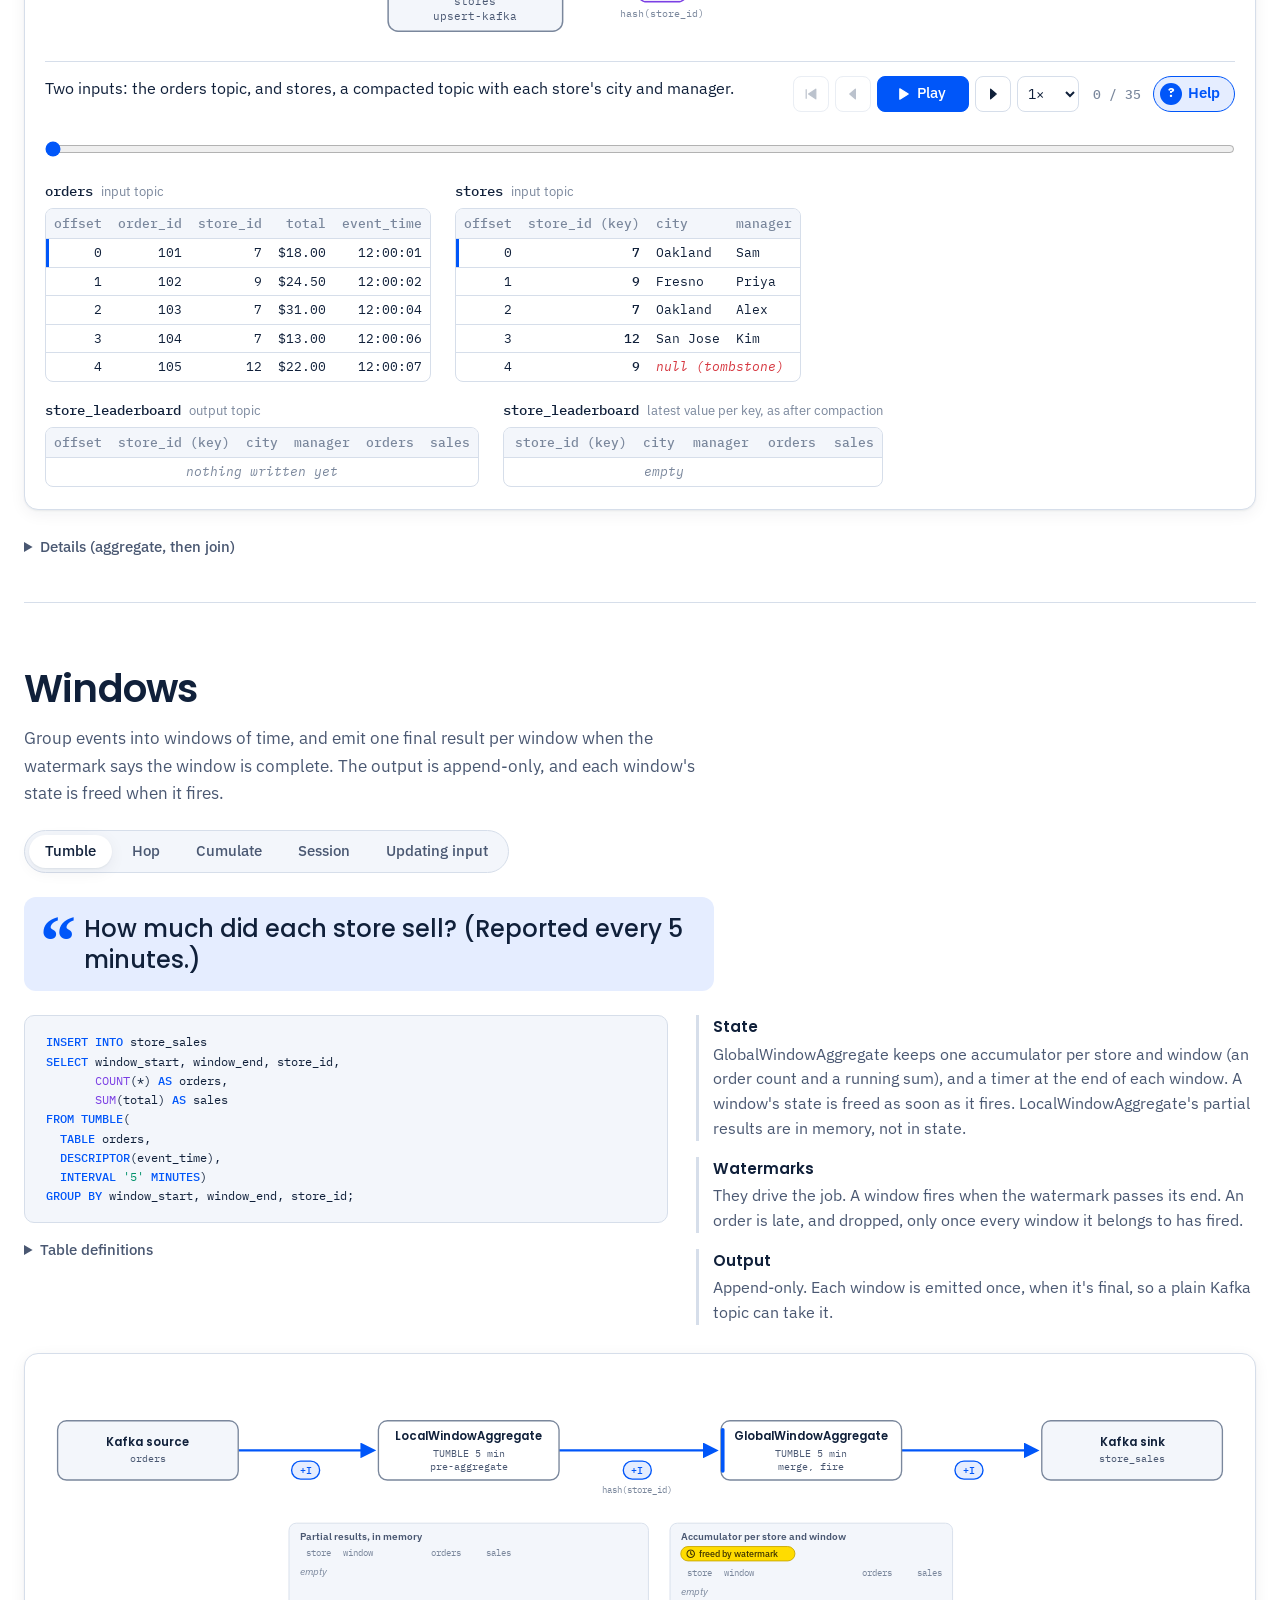
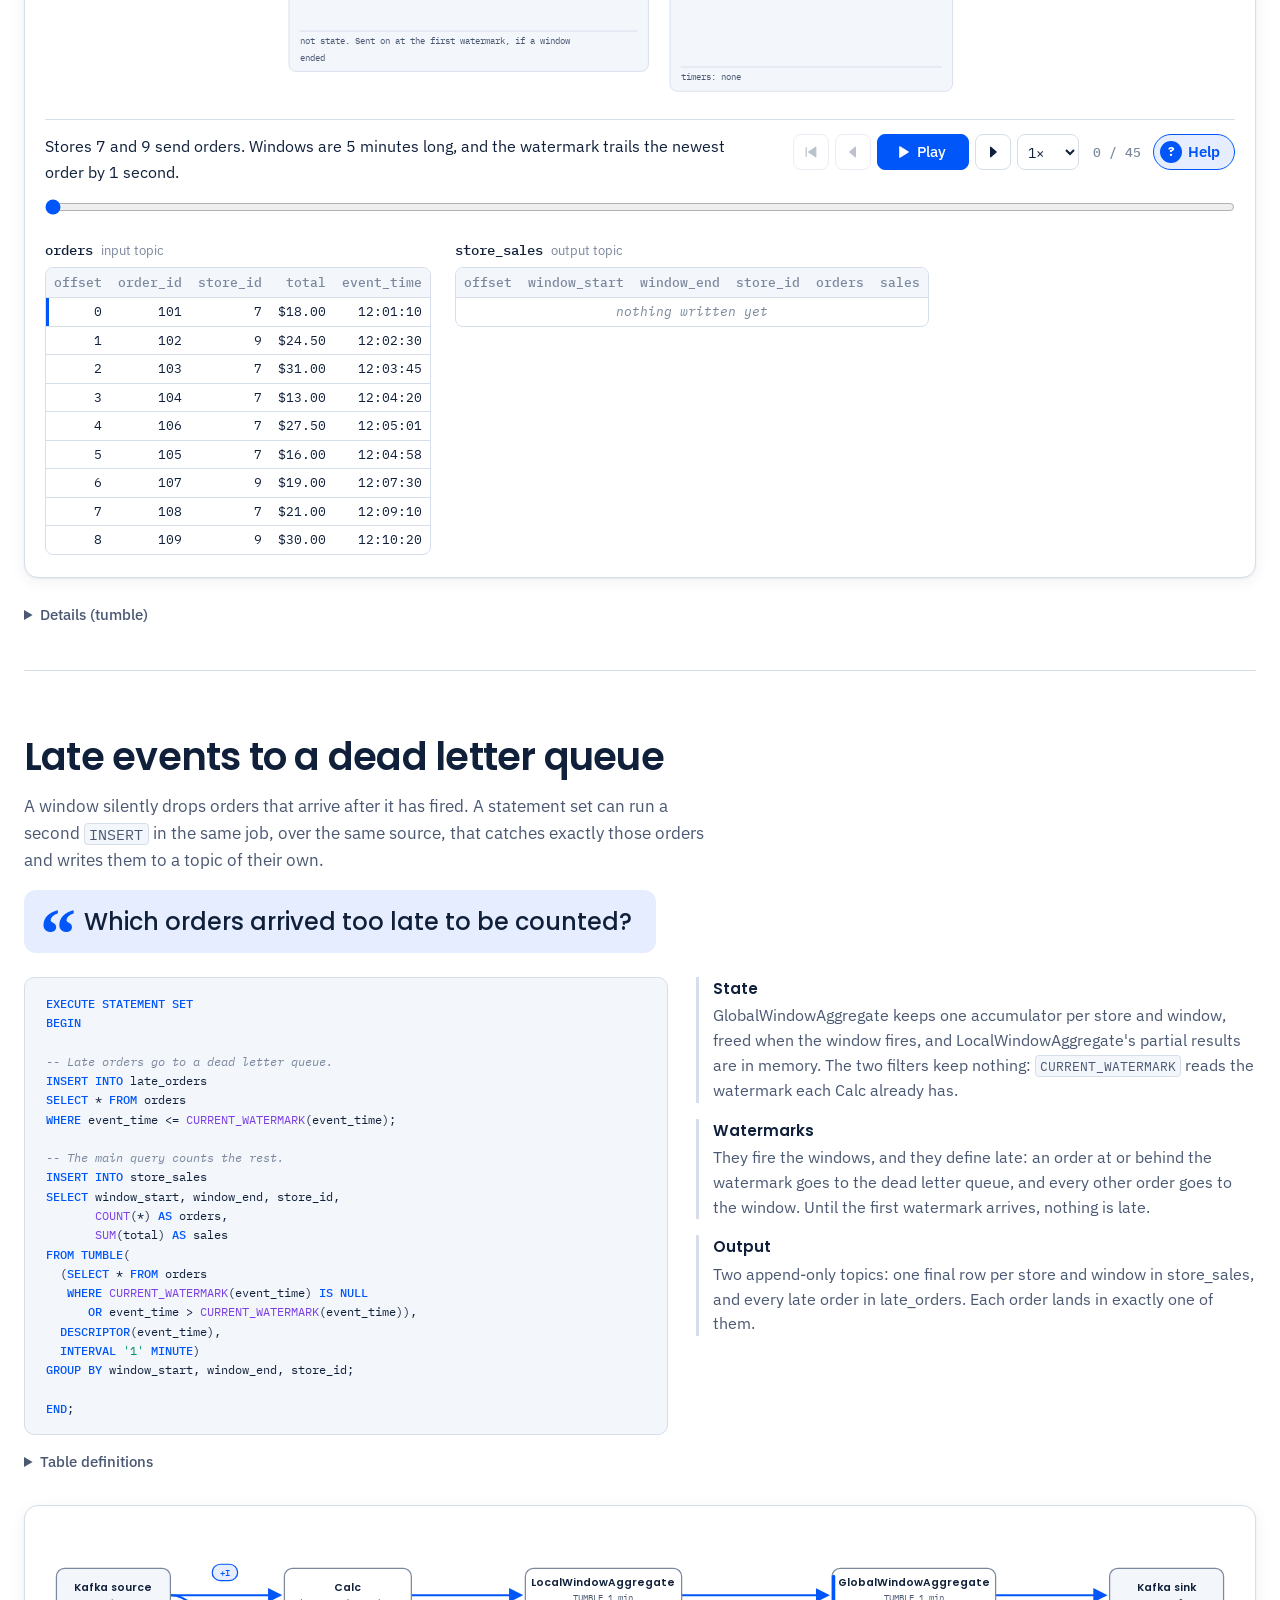
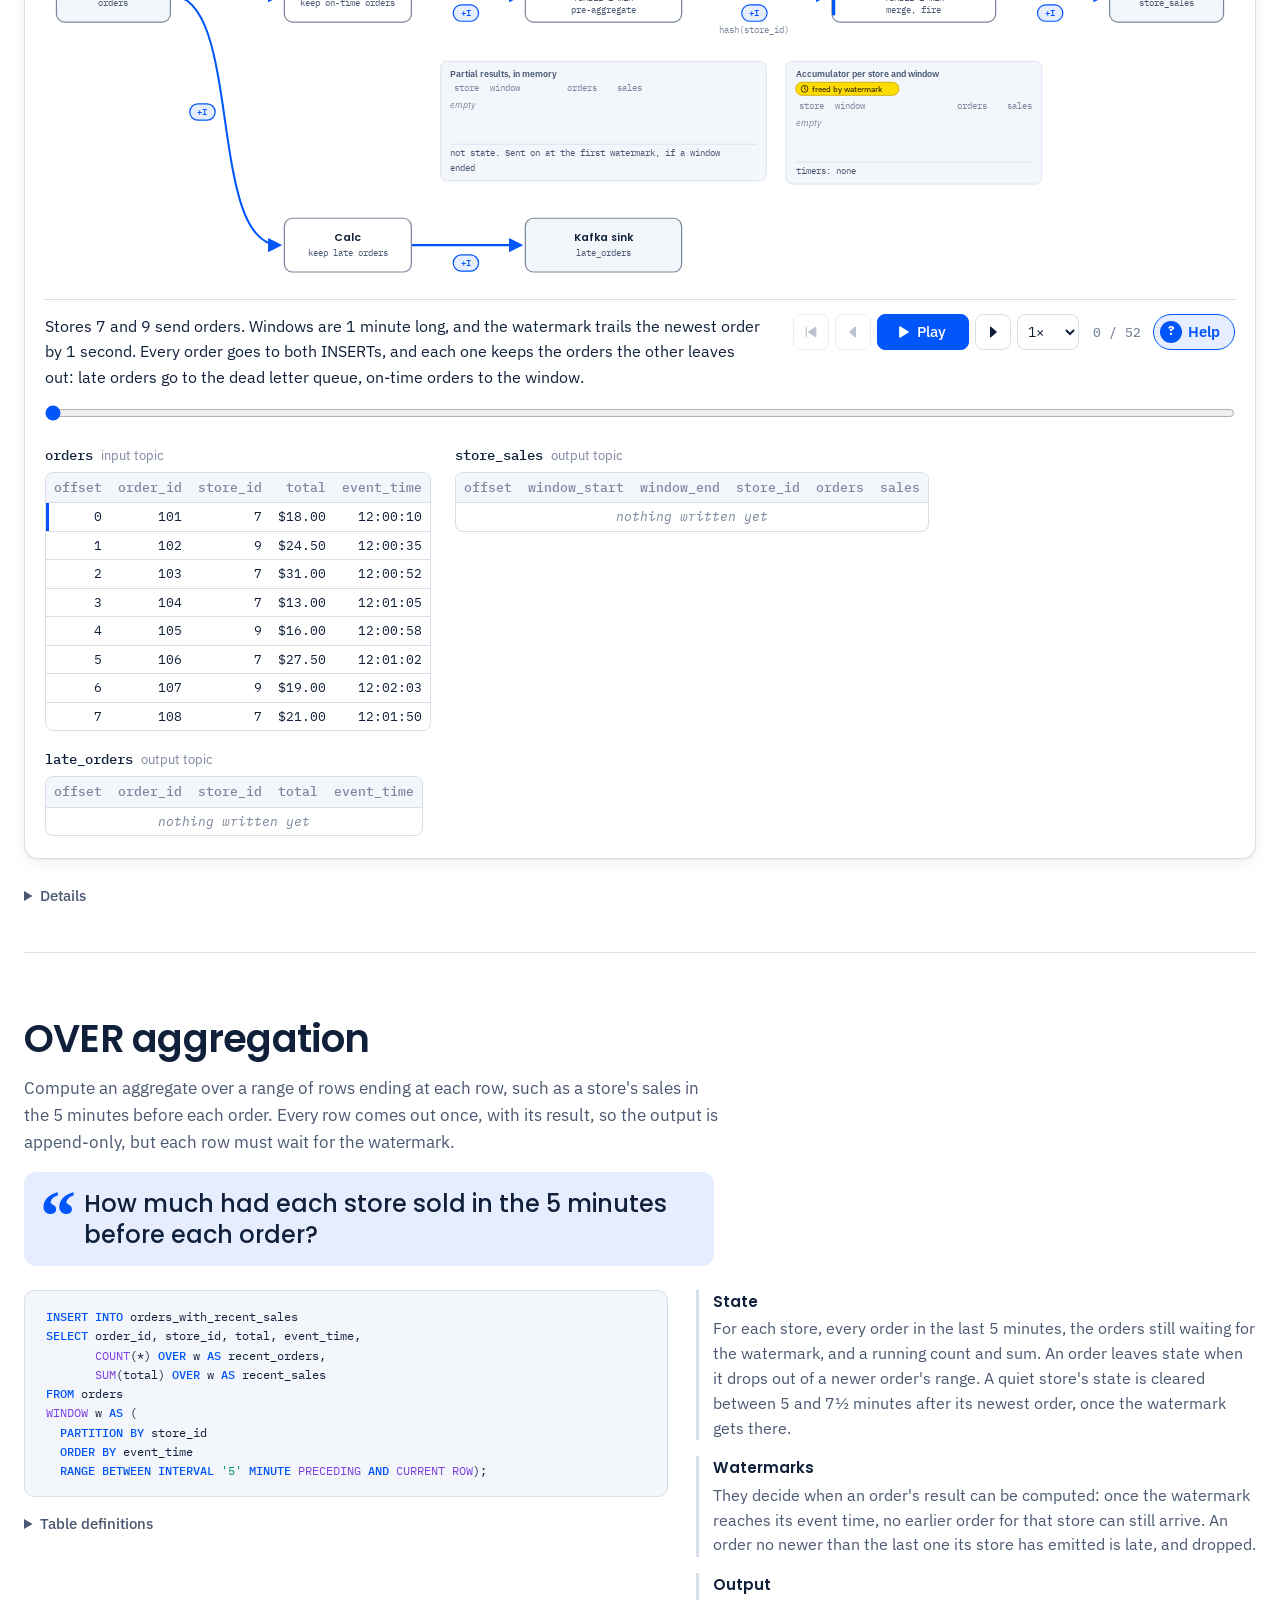
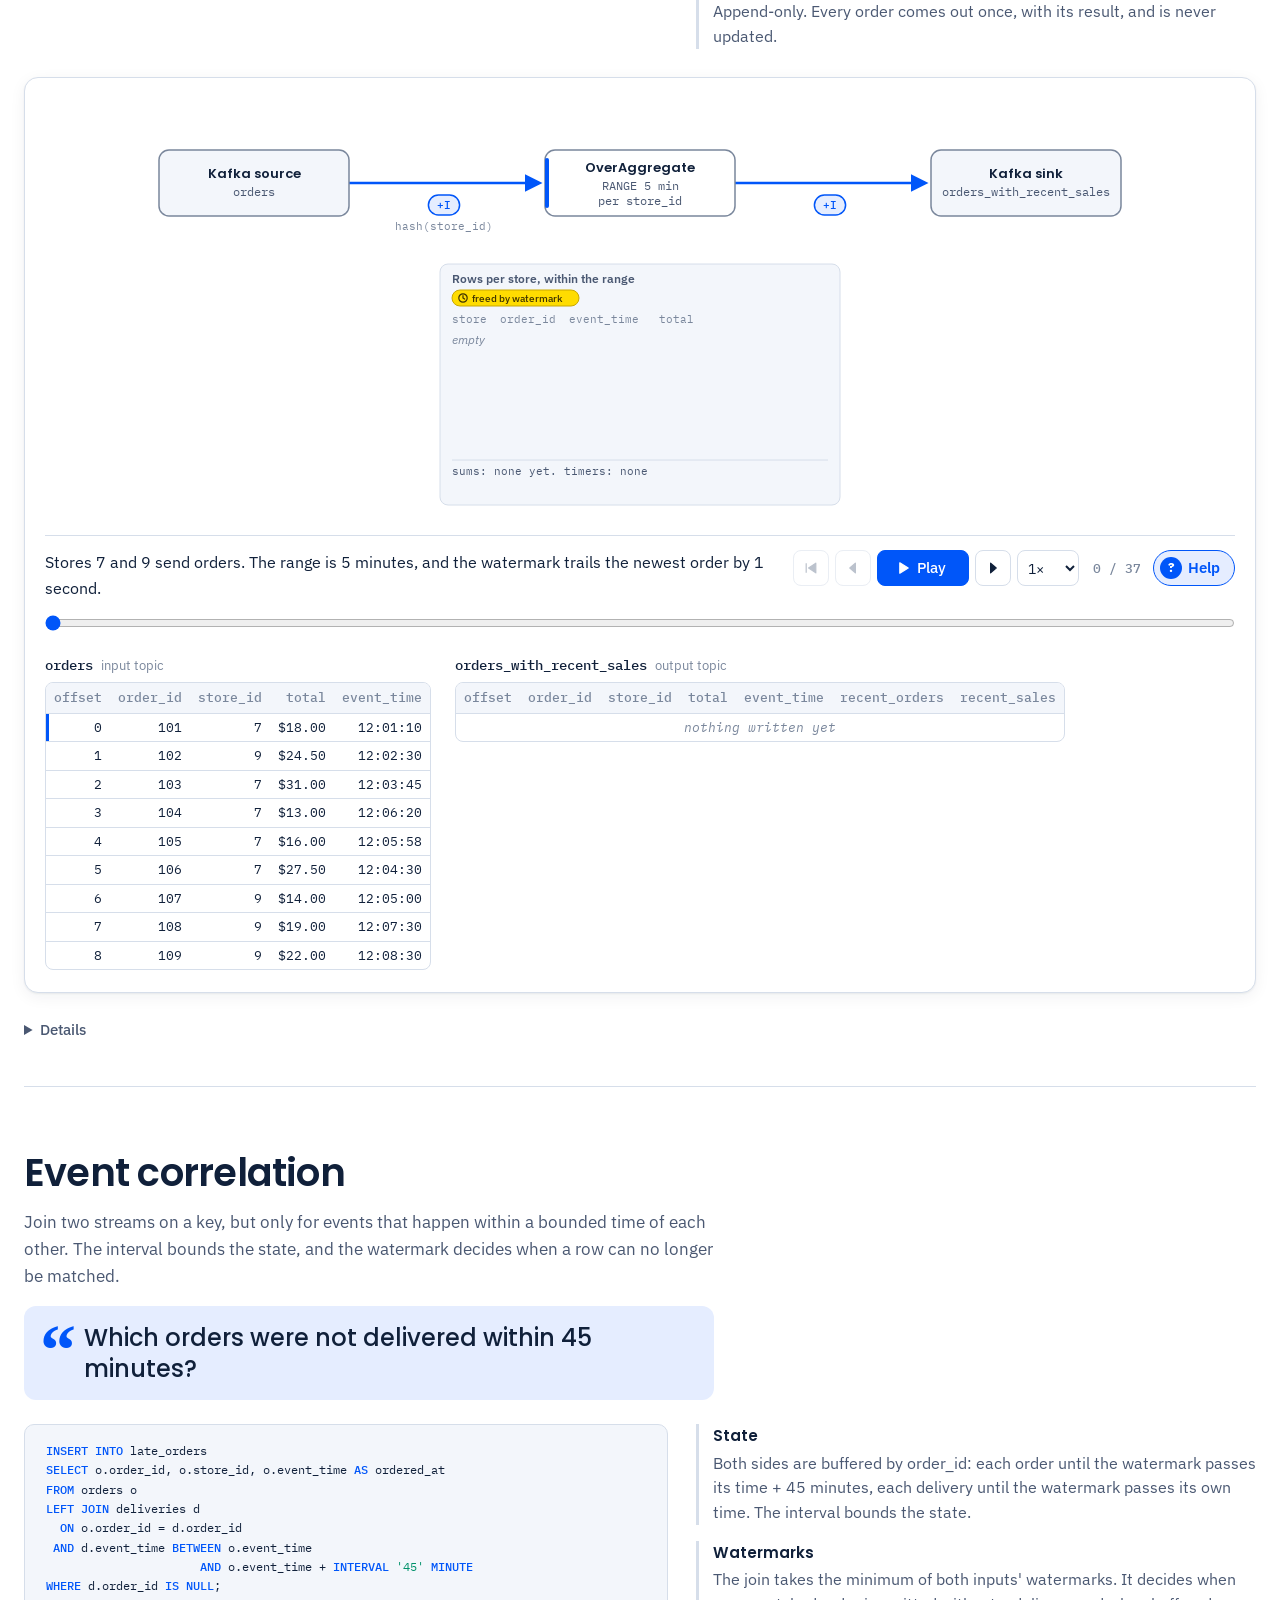
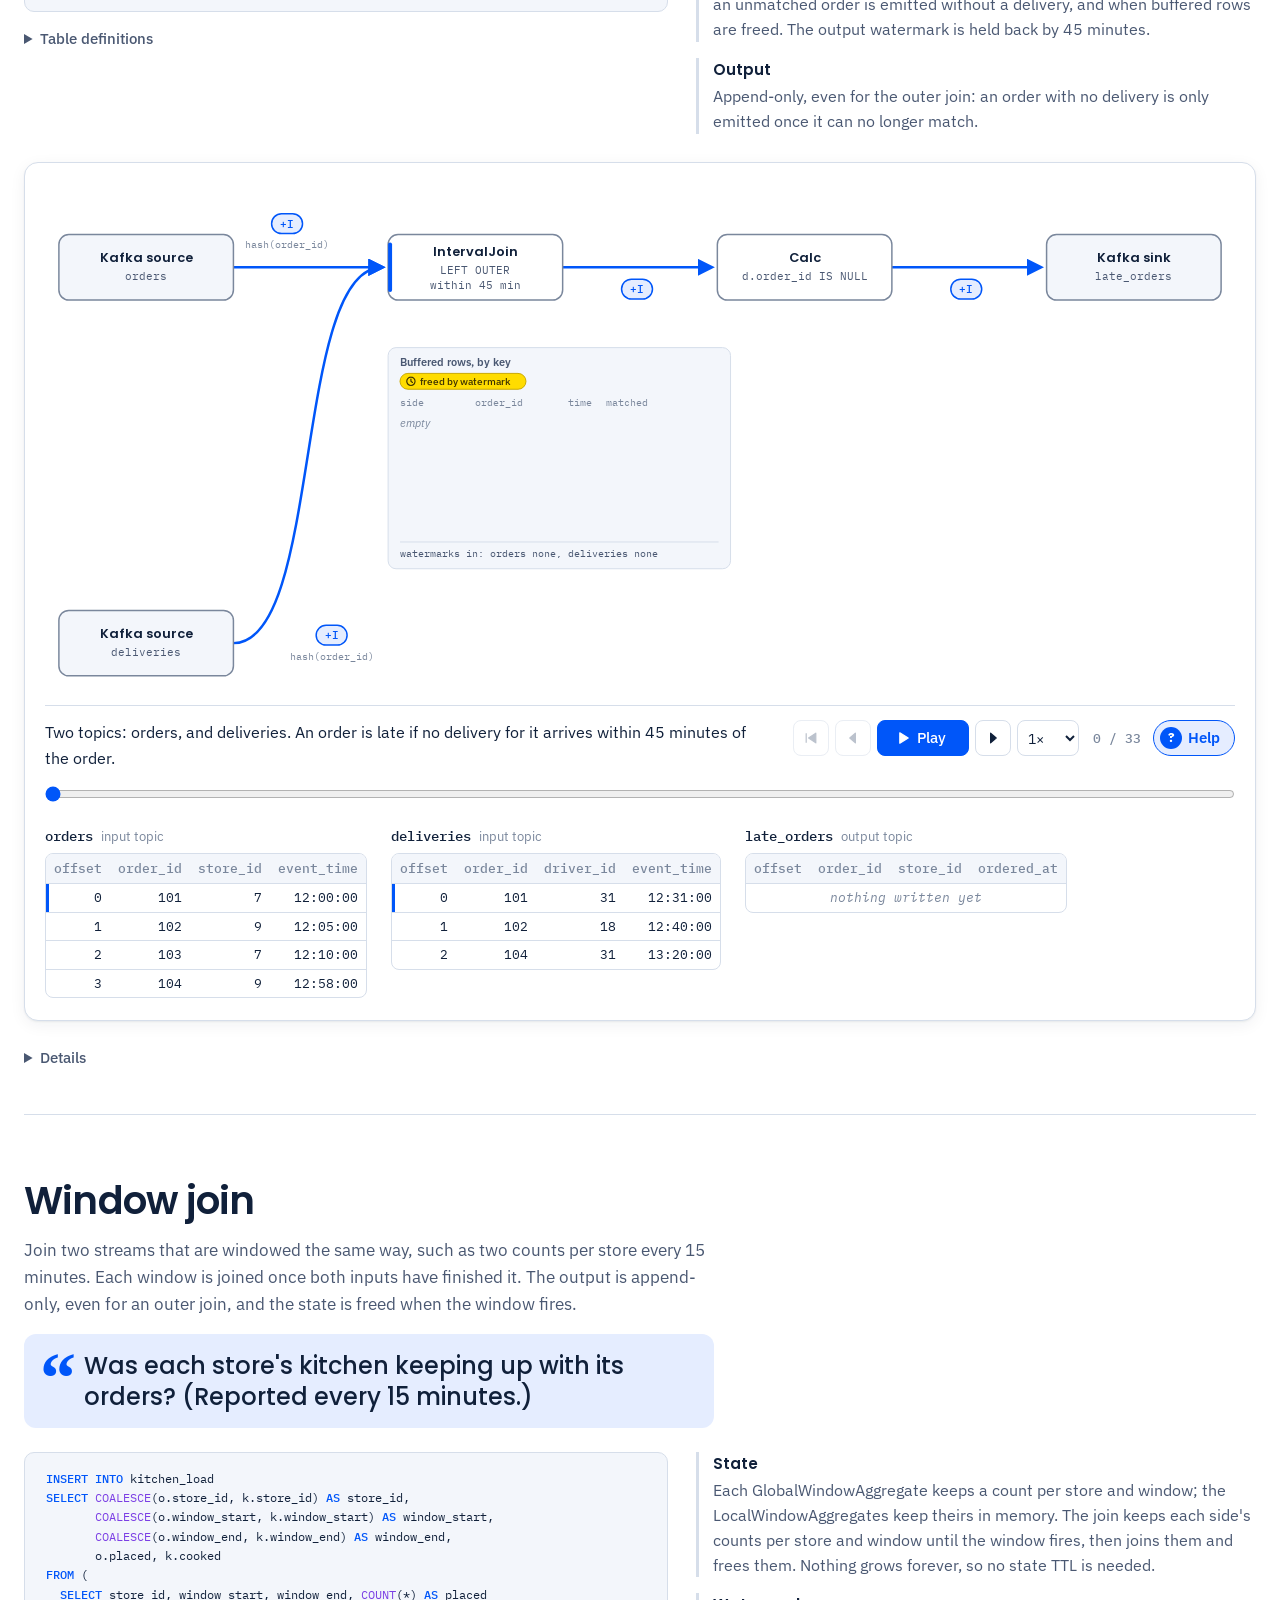
==== commit 263273b2: "Add "How this works" to the primer, and highlights for Flink SQL users "How this works" opens the pr" ====
--- a/index.html
+++ b/index.html
@@ -79,6 +79,19 @@
     </nav>
 
     <main id="main">
+      <section class="primer" id="how" aria-labelledby="how-h">
+        <h2 id="how-h">How this works</h2>
+        <p>The animations presented here are driven by a small, deterministic Flink simulator, written in
+          JavaScript. The simulation is checked against Flink in two ways:</p>
+        <ul class="primer-list">
+          <li>Each recipe's SQL is replayed on a local Flink mini-cluster, and every sink's rows, with their
+            row kinds, are compared with the simulator's.</li>
+          <li>Each operator is run in Flink's test harness, and fed exactly what the simulator's operator
+            received. After every step, the verifier checks what the operator emitted, the keys in state,
+            every timer, and the stored values.</li>
+        </ul>
+      </section>
+
       <section class="primer" id="start" aria-labelledby="start-h">
         <h2 id="start-h">Before you start</h2>
         <p>Here's what these recipes assume you know about SQL, Apache Kafka®, and stream processing.</p>
@@ -137,6 +150,14 @@
         <p>If this is all new to you, start with <a href="#filter">filtering and projection</a>, then
           <a href="#dedup">deduplication</a>, the <a href="#windows-tumble">tumbling window</a>, and
           <a href="#aggregation">non-windowed aggregation</a>. The later recipes build on these.</p>
+
+        <p>If you already know your way around Flink SQL, here are some highlights to explore:</p>
+        <ul class="primer-list">
+          <li><a href="#filter-upsert">filtering an upsert topic requires state</a></li>
+          <li><a href="#windows-tumble">windows use 2-phase local/global aggregation, and the local phase doesn't use Flink state</a></li>
+          <li><a href="#windows-hop">hopping windows are optimized with slices</a></li>
+          <li><a href="#enrichment-temporal">temporal</a> vs. <a href="#enrichment-lateral">lateral snapshot</a> joins</li>
+        </ul>
       </section>
 
       <section class="primer" id="reading" aria-labelledby="reading-h">
--- a/css/style.css
+++ b/css/style.css
@@ -233,6 +233,8 @@
 .primer { padding: 48px 0 24px; border-bottom: 1px solid var(--rule); }
 .primer h2 { font-size: 1.5rem; margin-bottom: 12px; }
 .primer > p { max-width: var(--measure); color: var(--ink-2); }
+.primer-list { max-width: var(--measure); color: var(--ink-2); margin: 12px 0 0; padding-left: 1.25em; }
+.primer-list li + li { margin-top: 8px; }
 .legend { display: grid; grid-template-columns: repeat(auto-fit, minmax(min(100%, 260px), 1fr)); gap: 20px 32px; margin: 24px 0 0; }
 /* The diagram legend: four cards, in a row on the page, and 2 x 2 when there's less room
    (always, in the Help popover). Never three and one. Row kinds and Watermarks share a card. */
